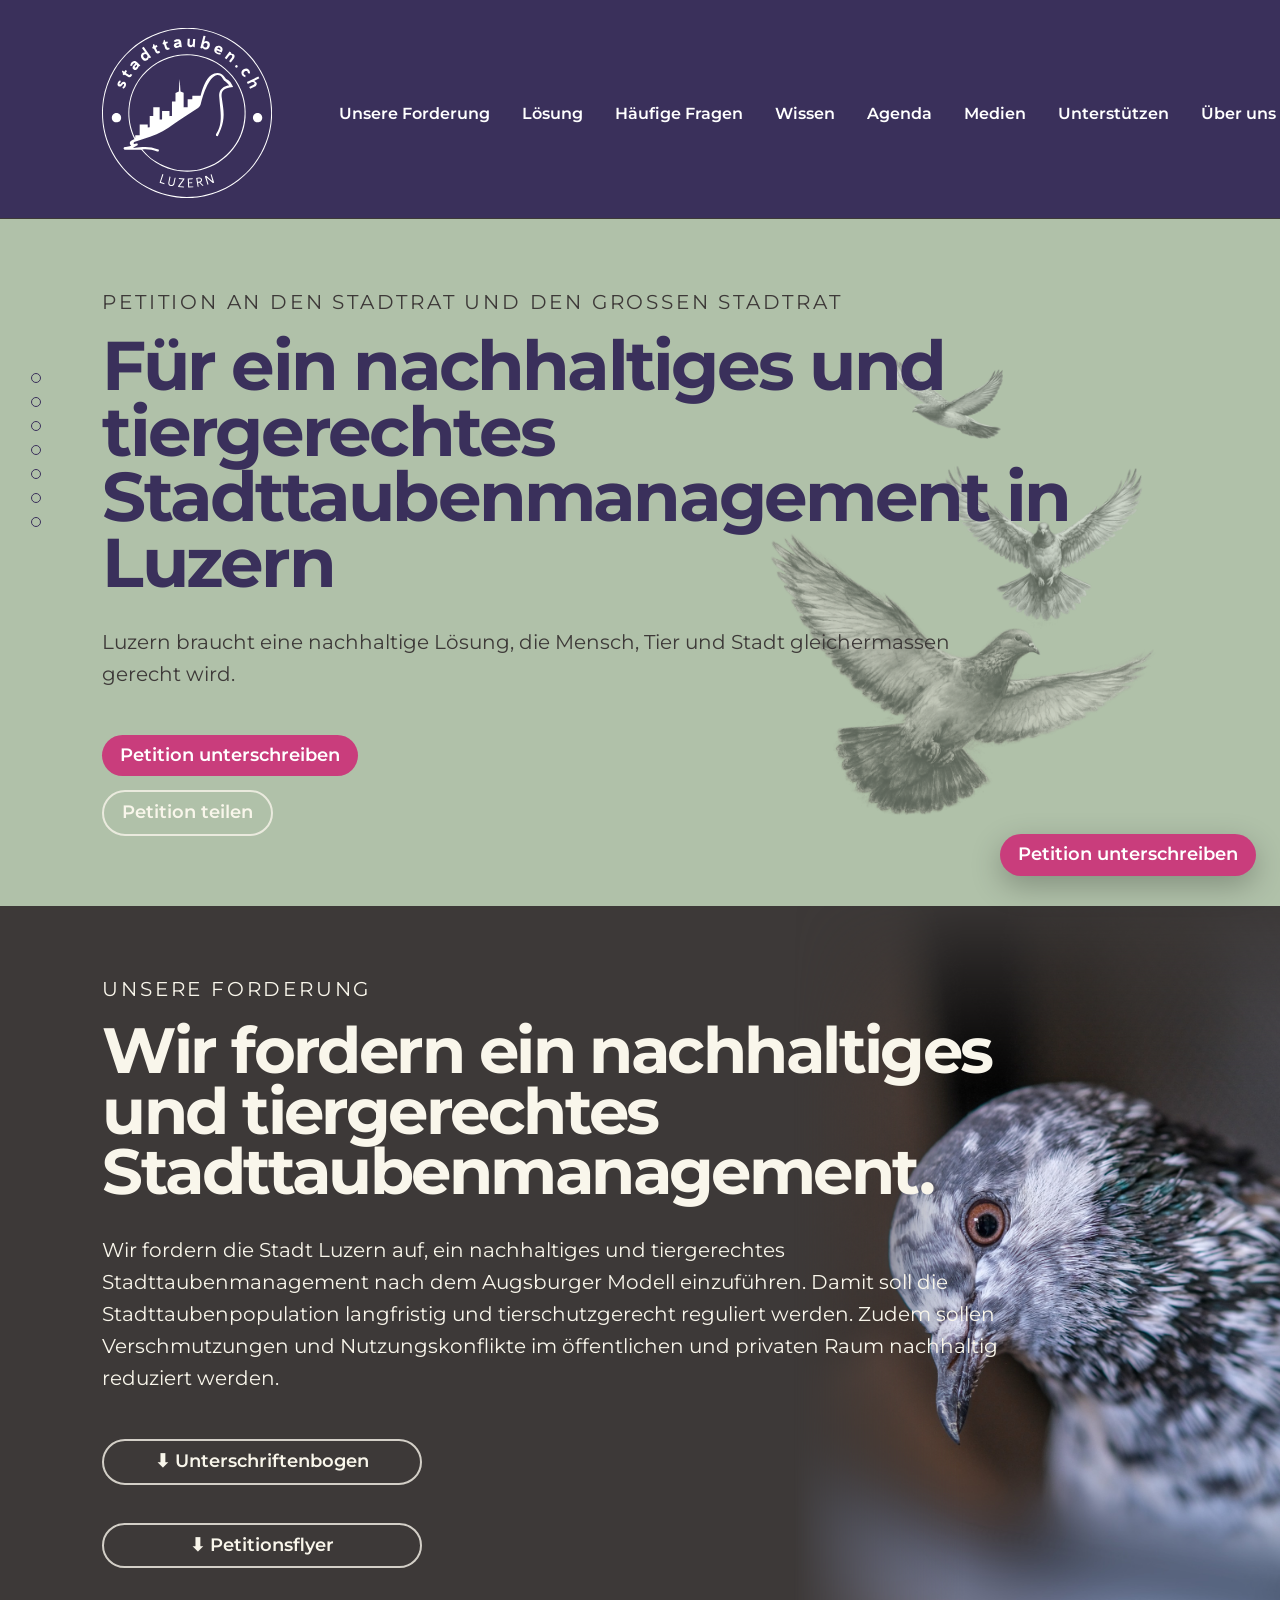
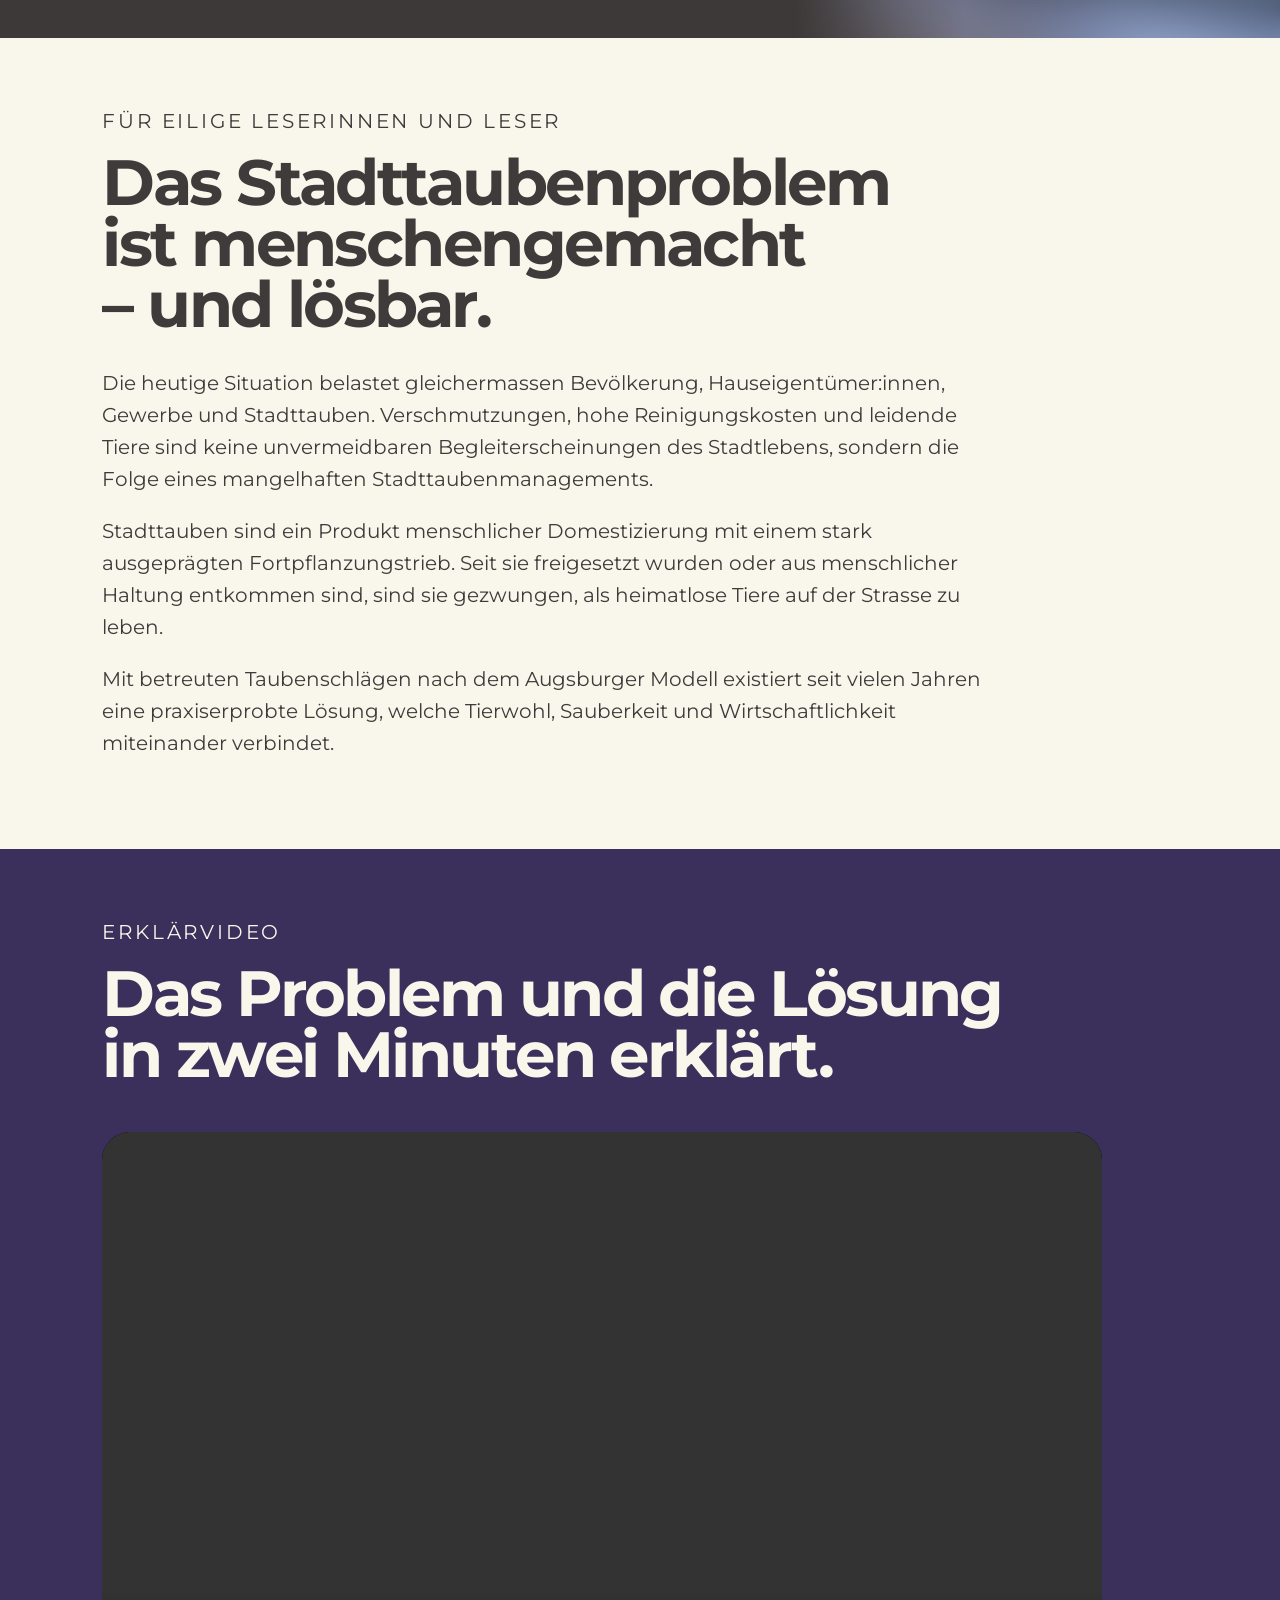
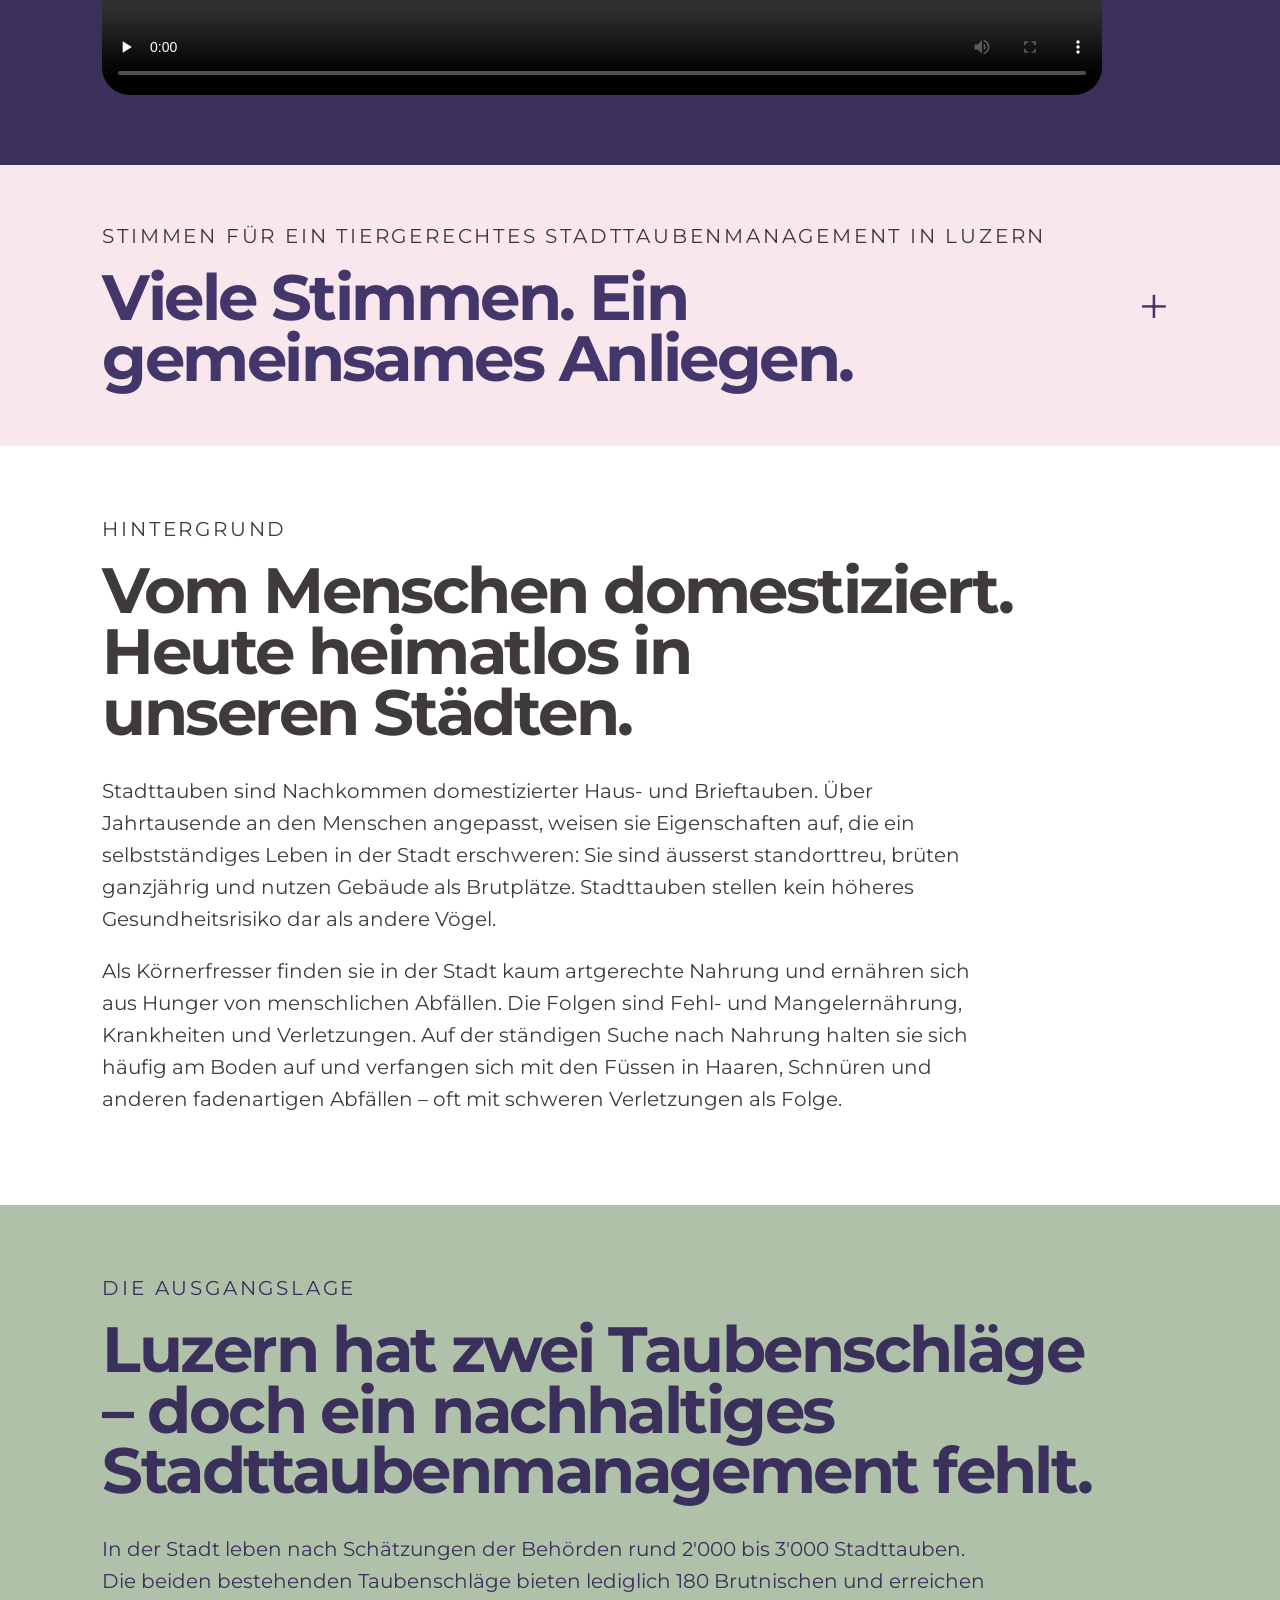
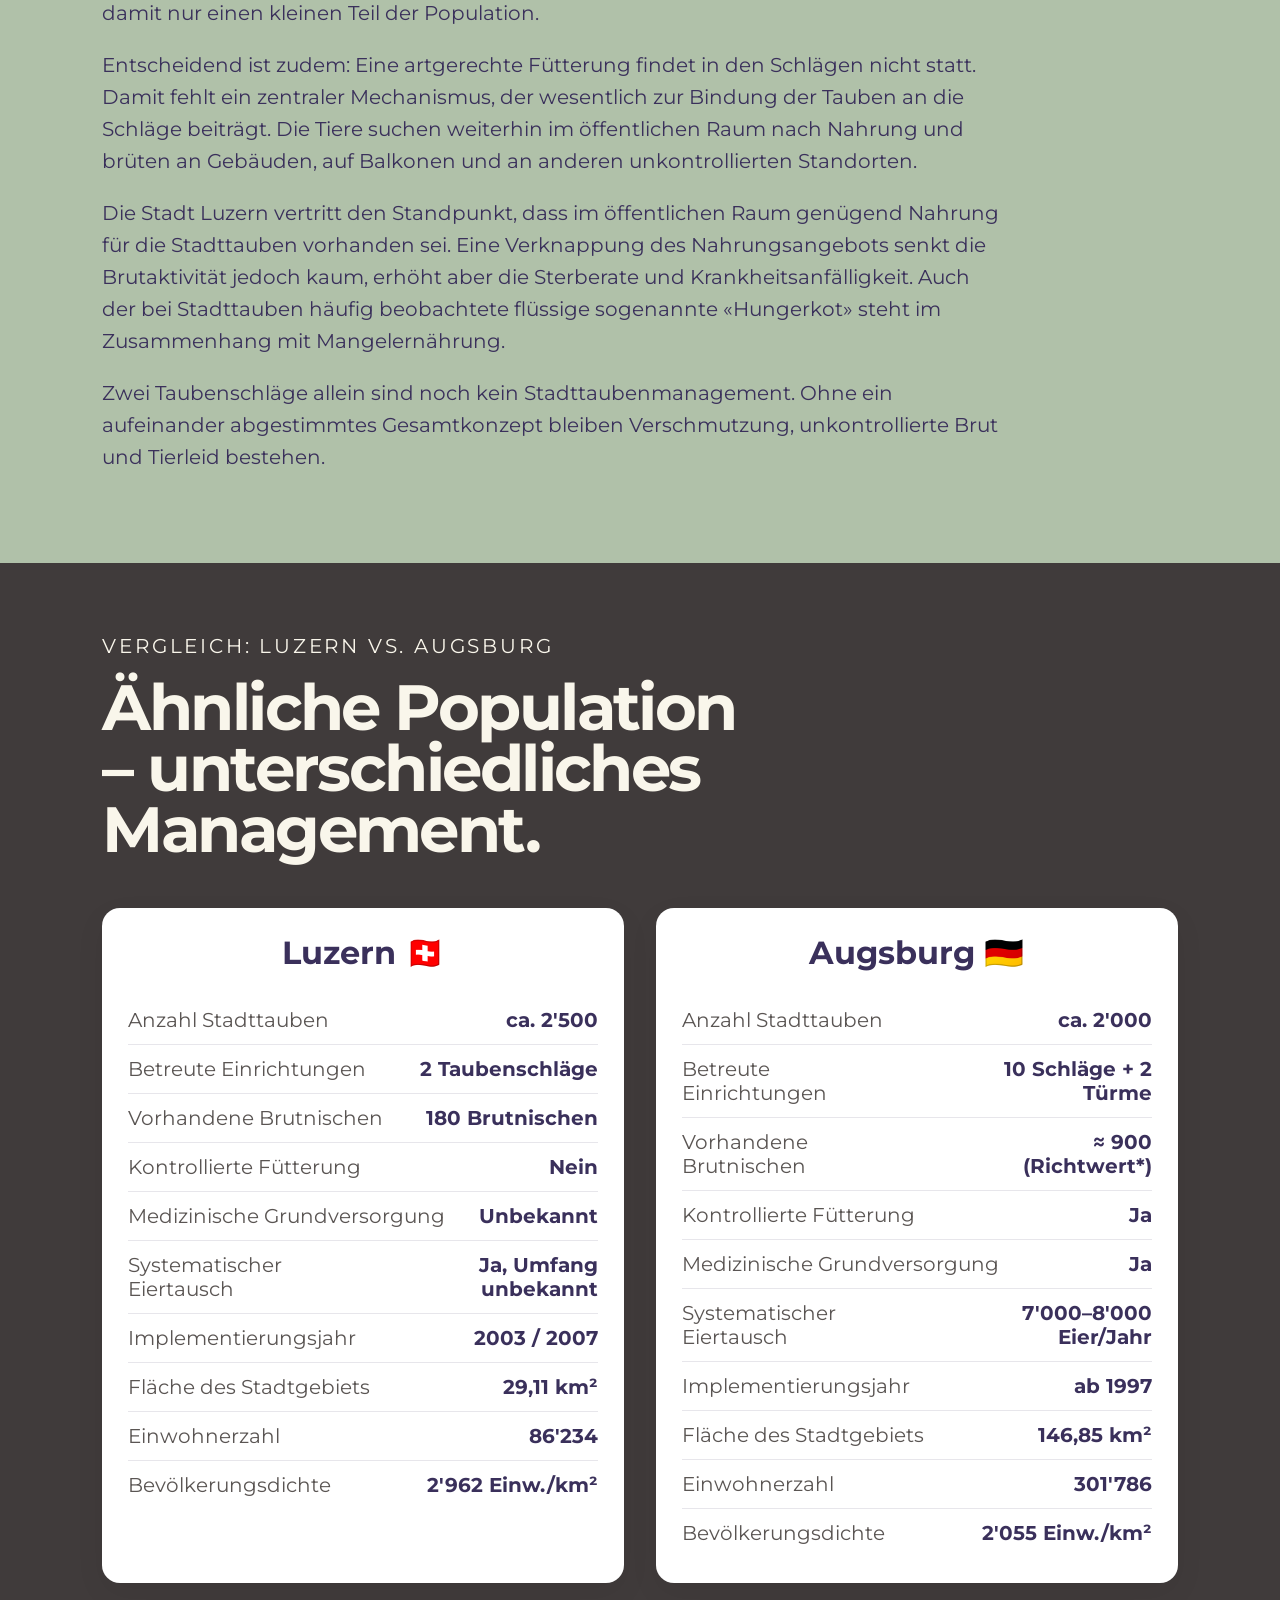
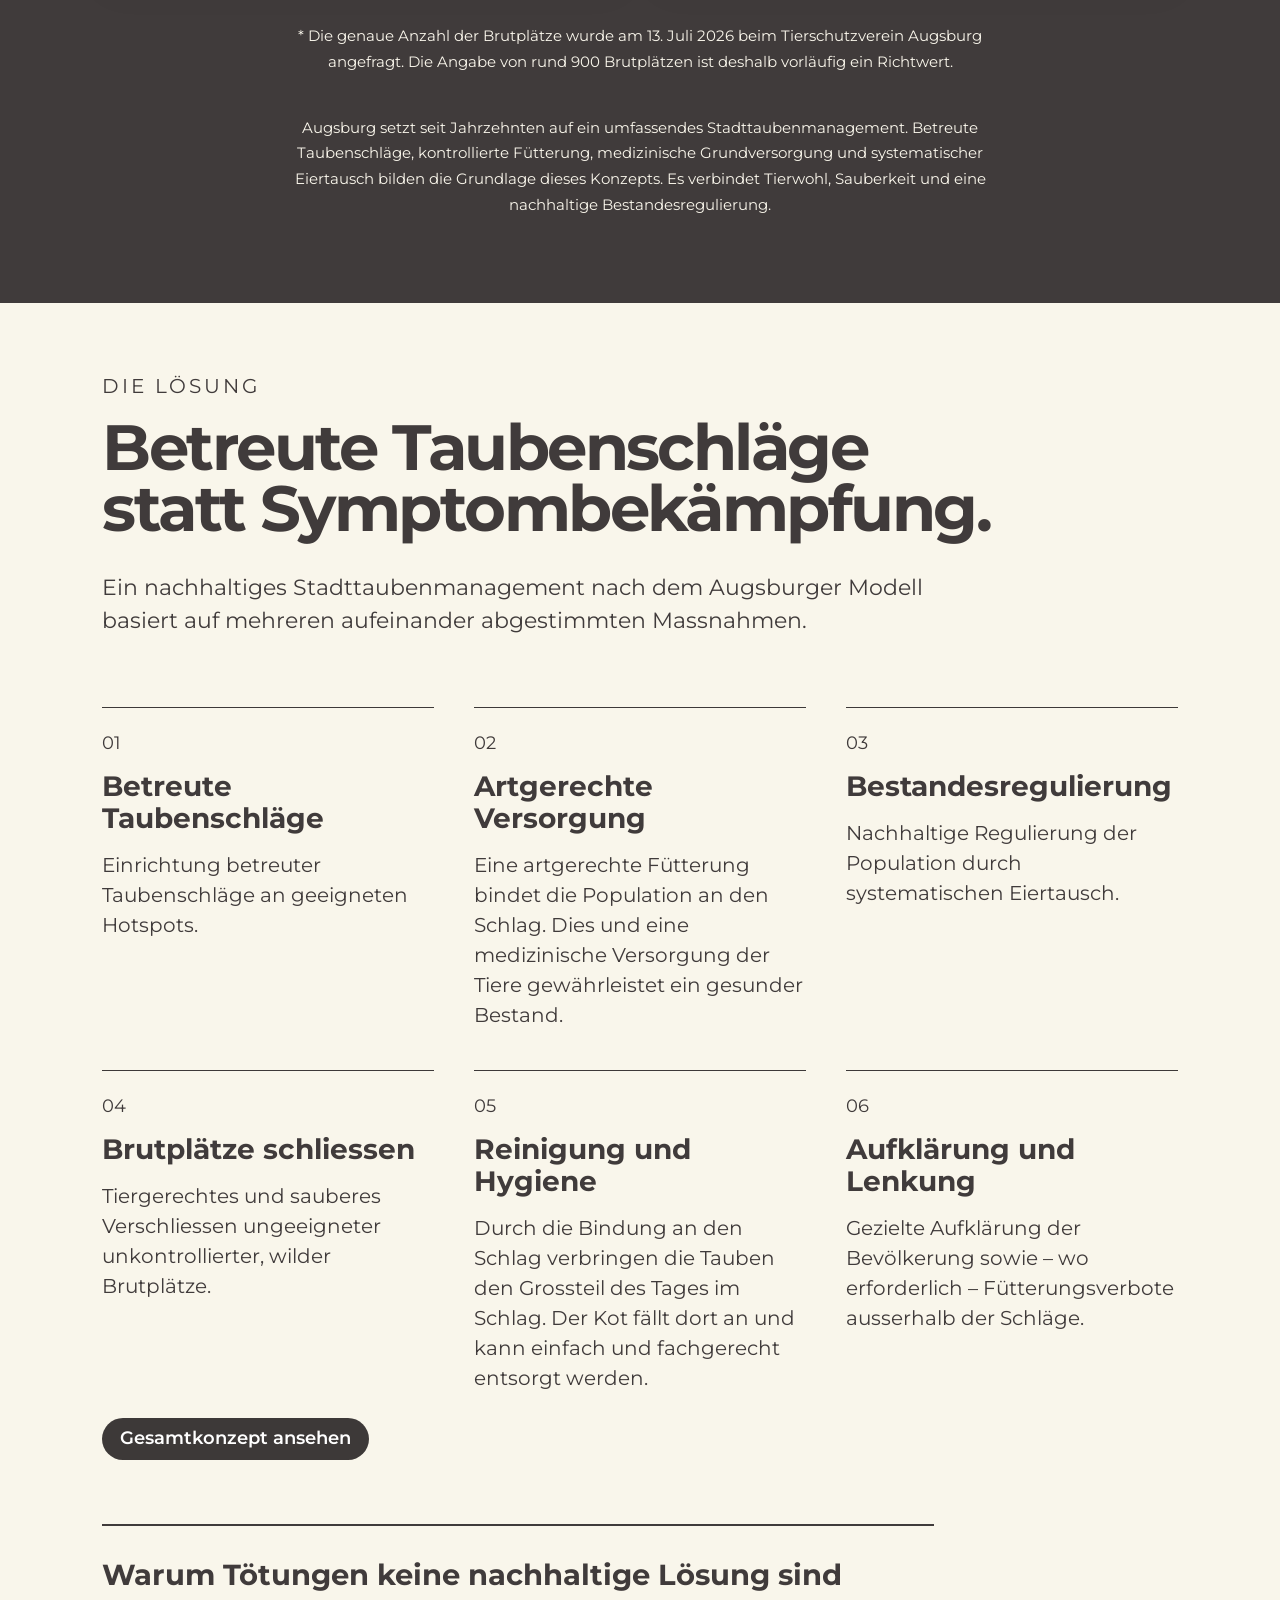
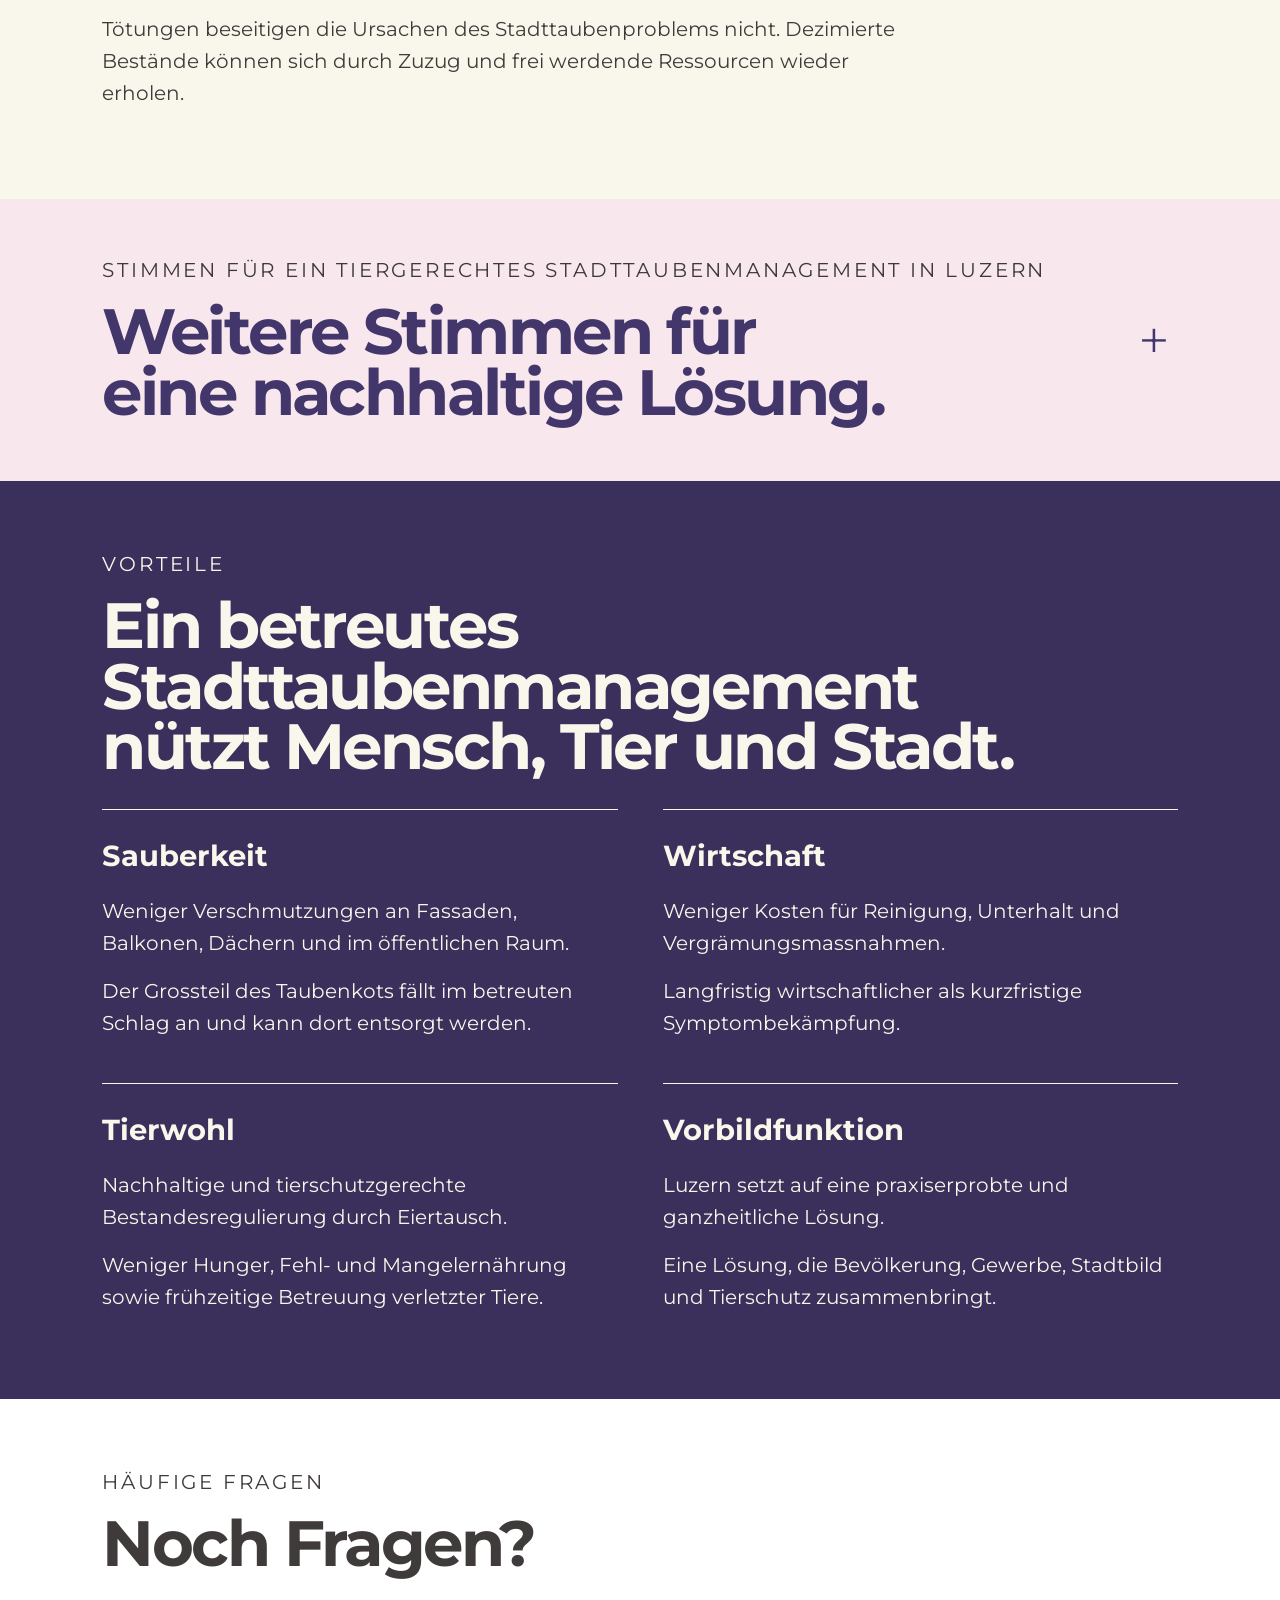
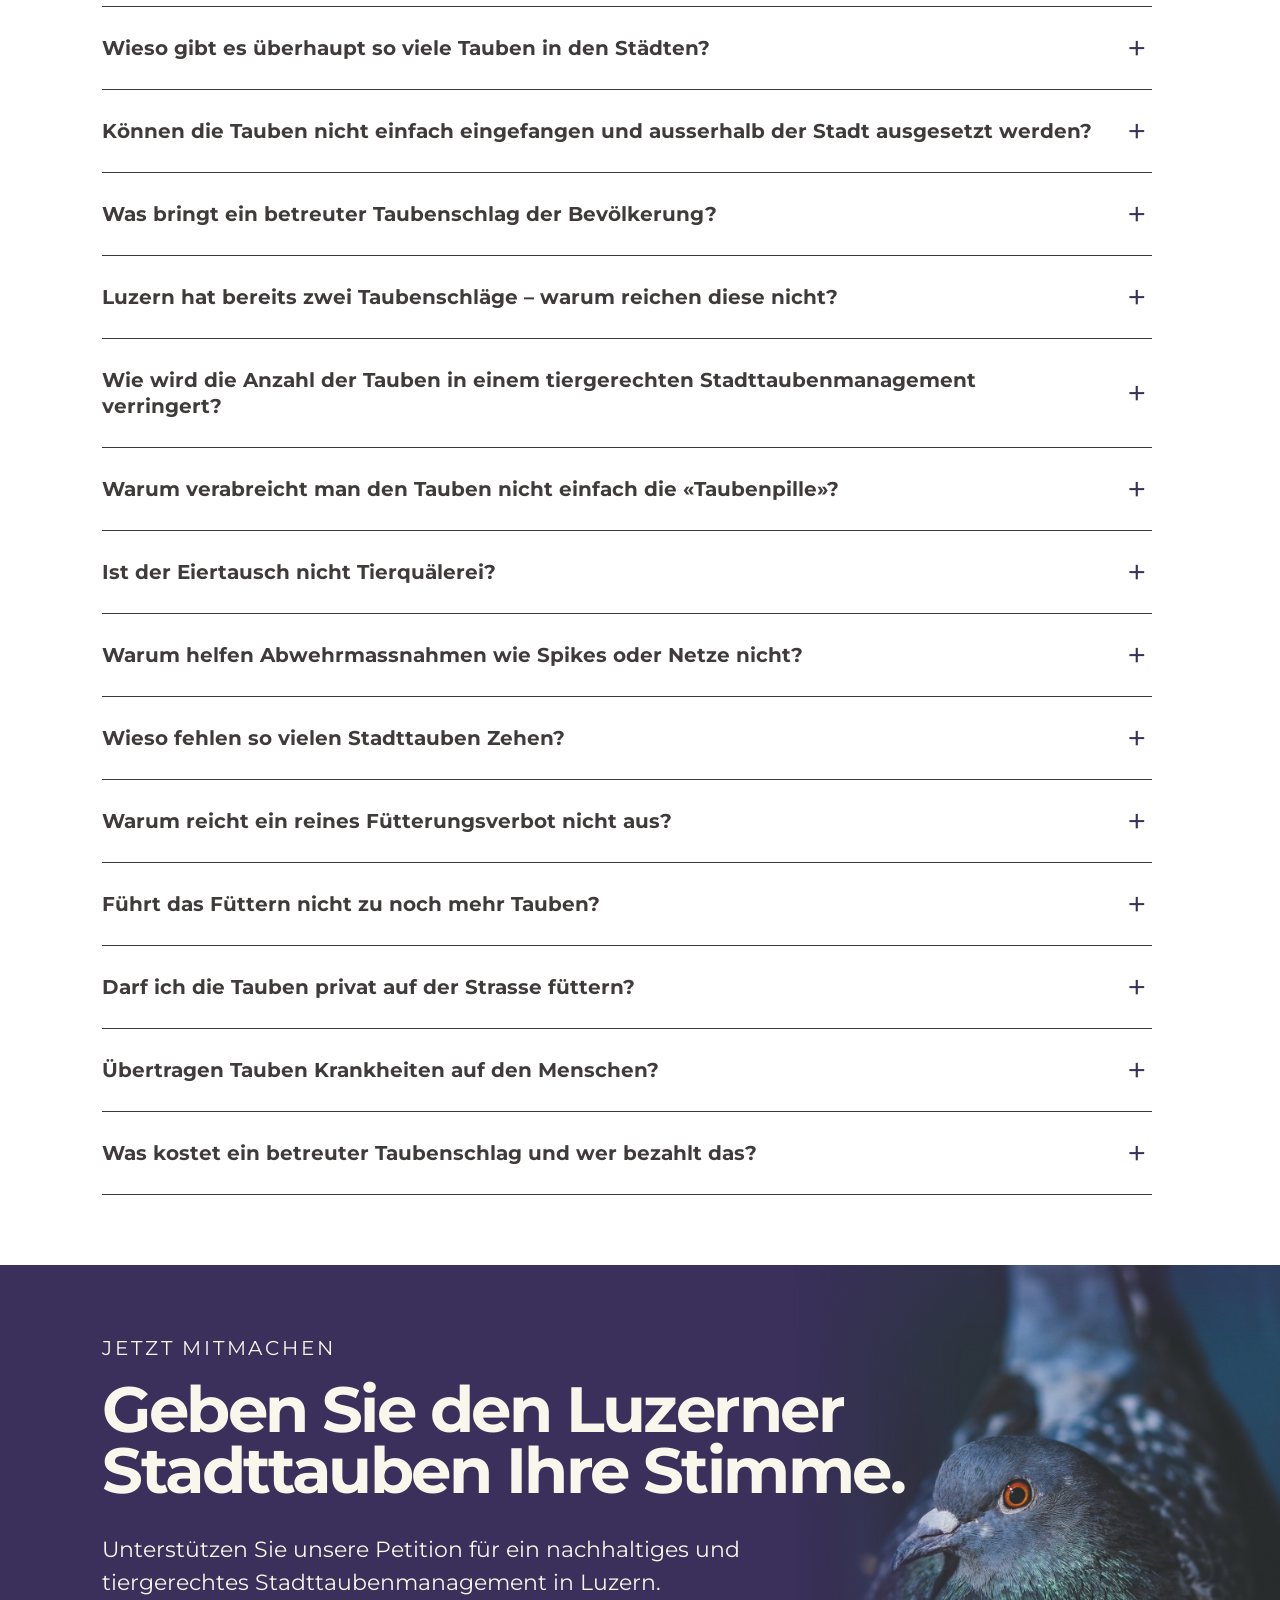
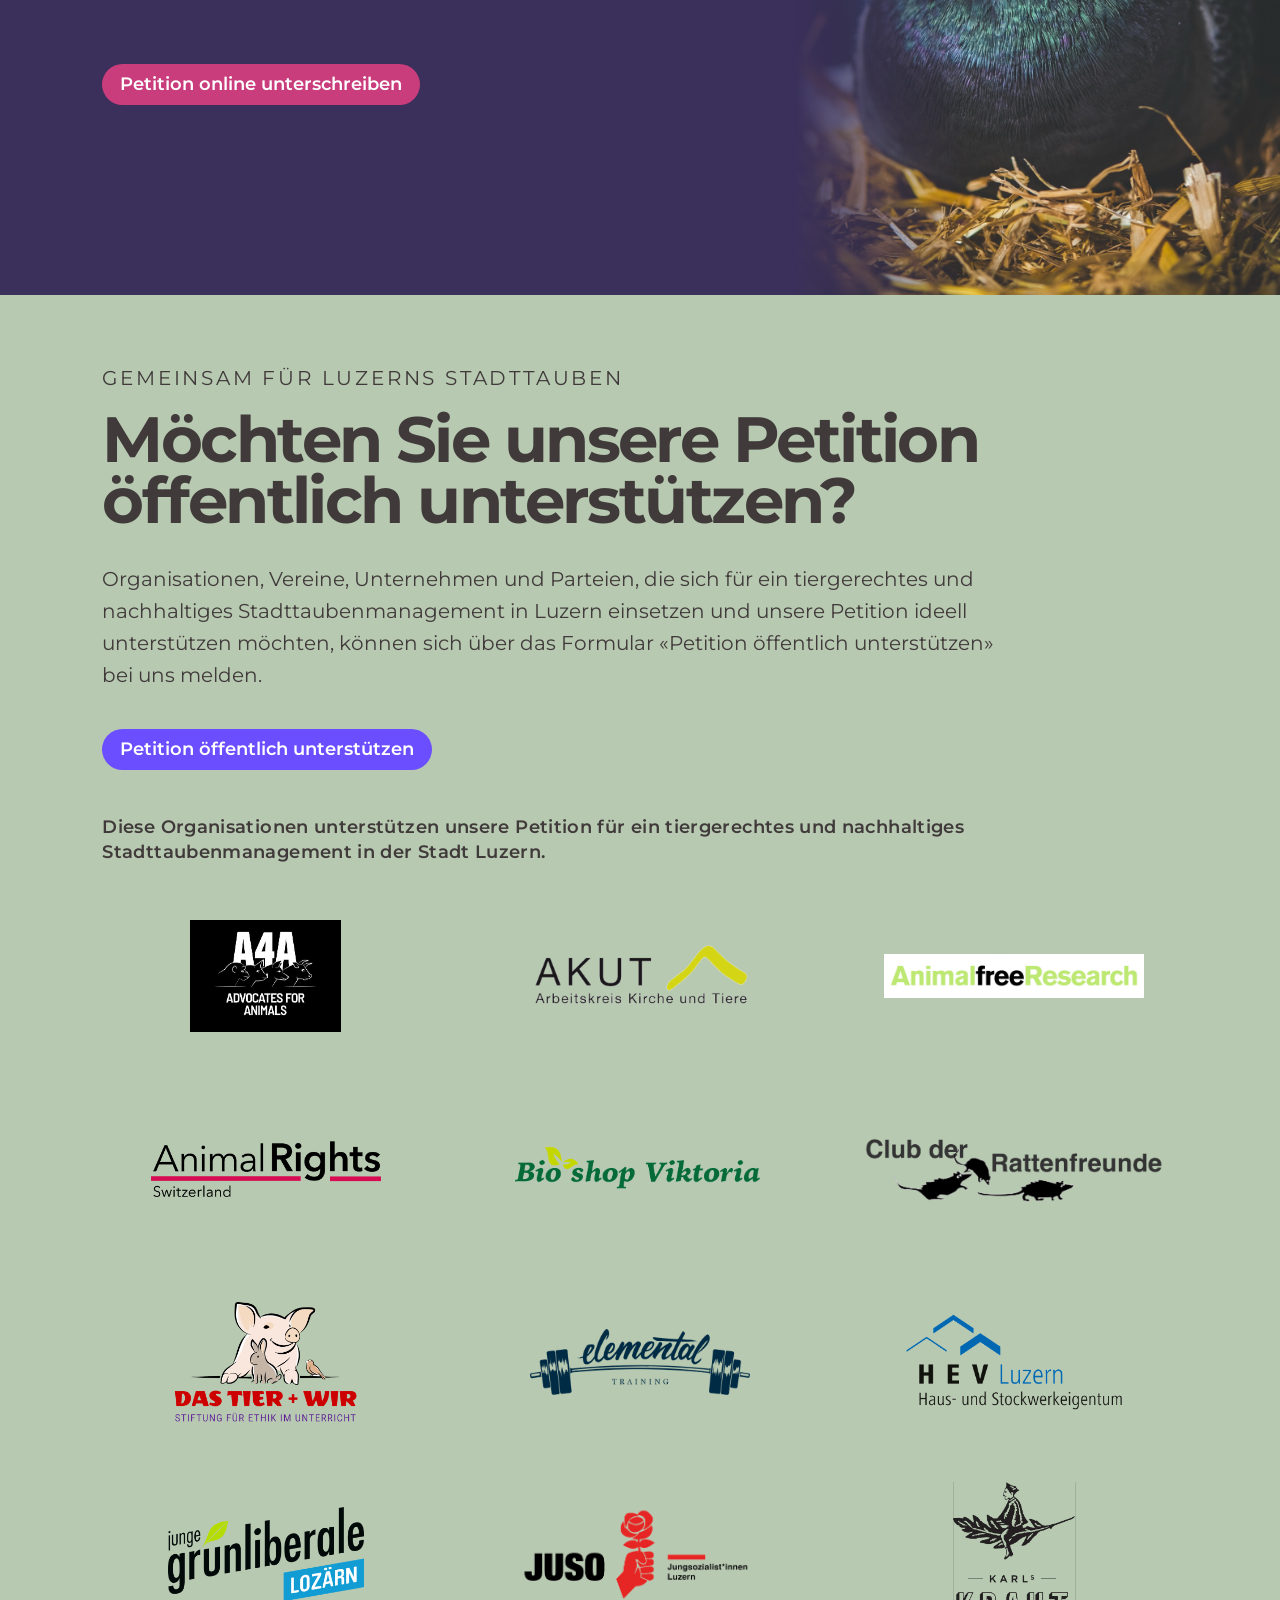
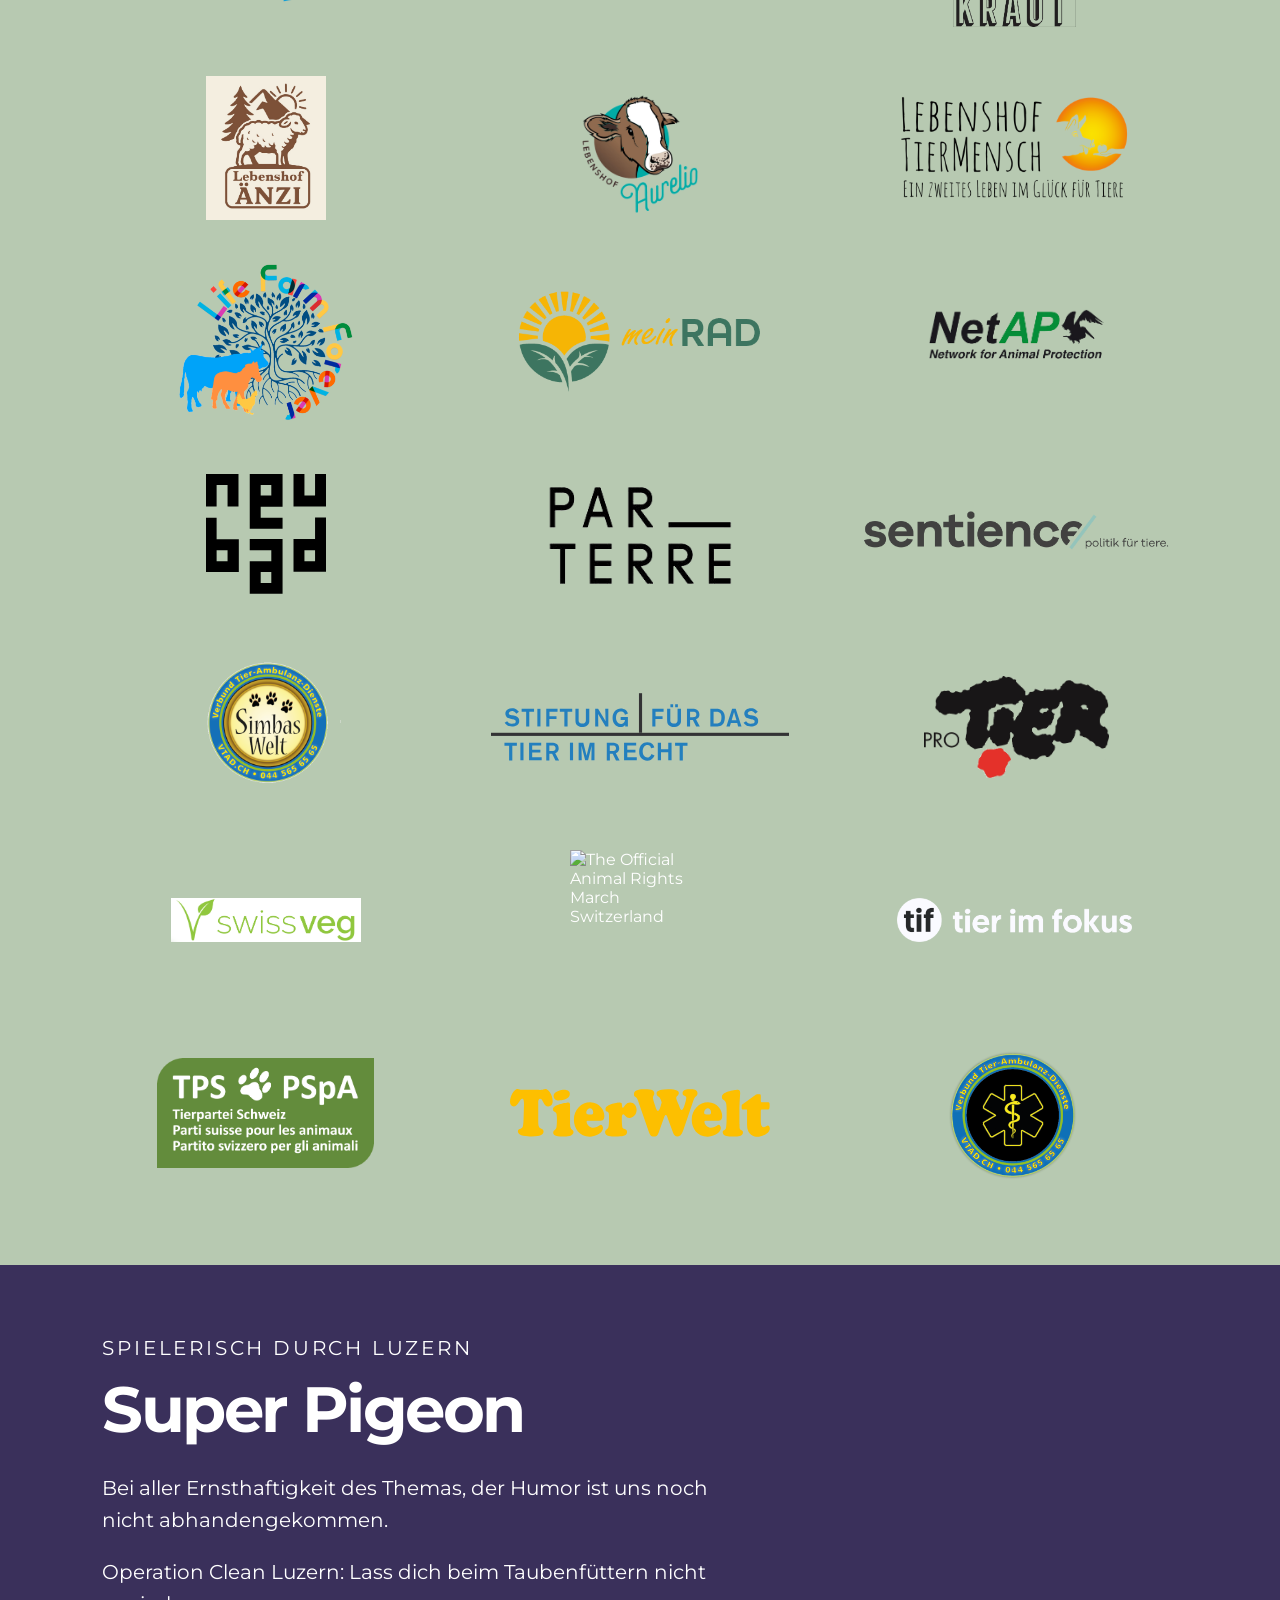
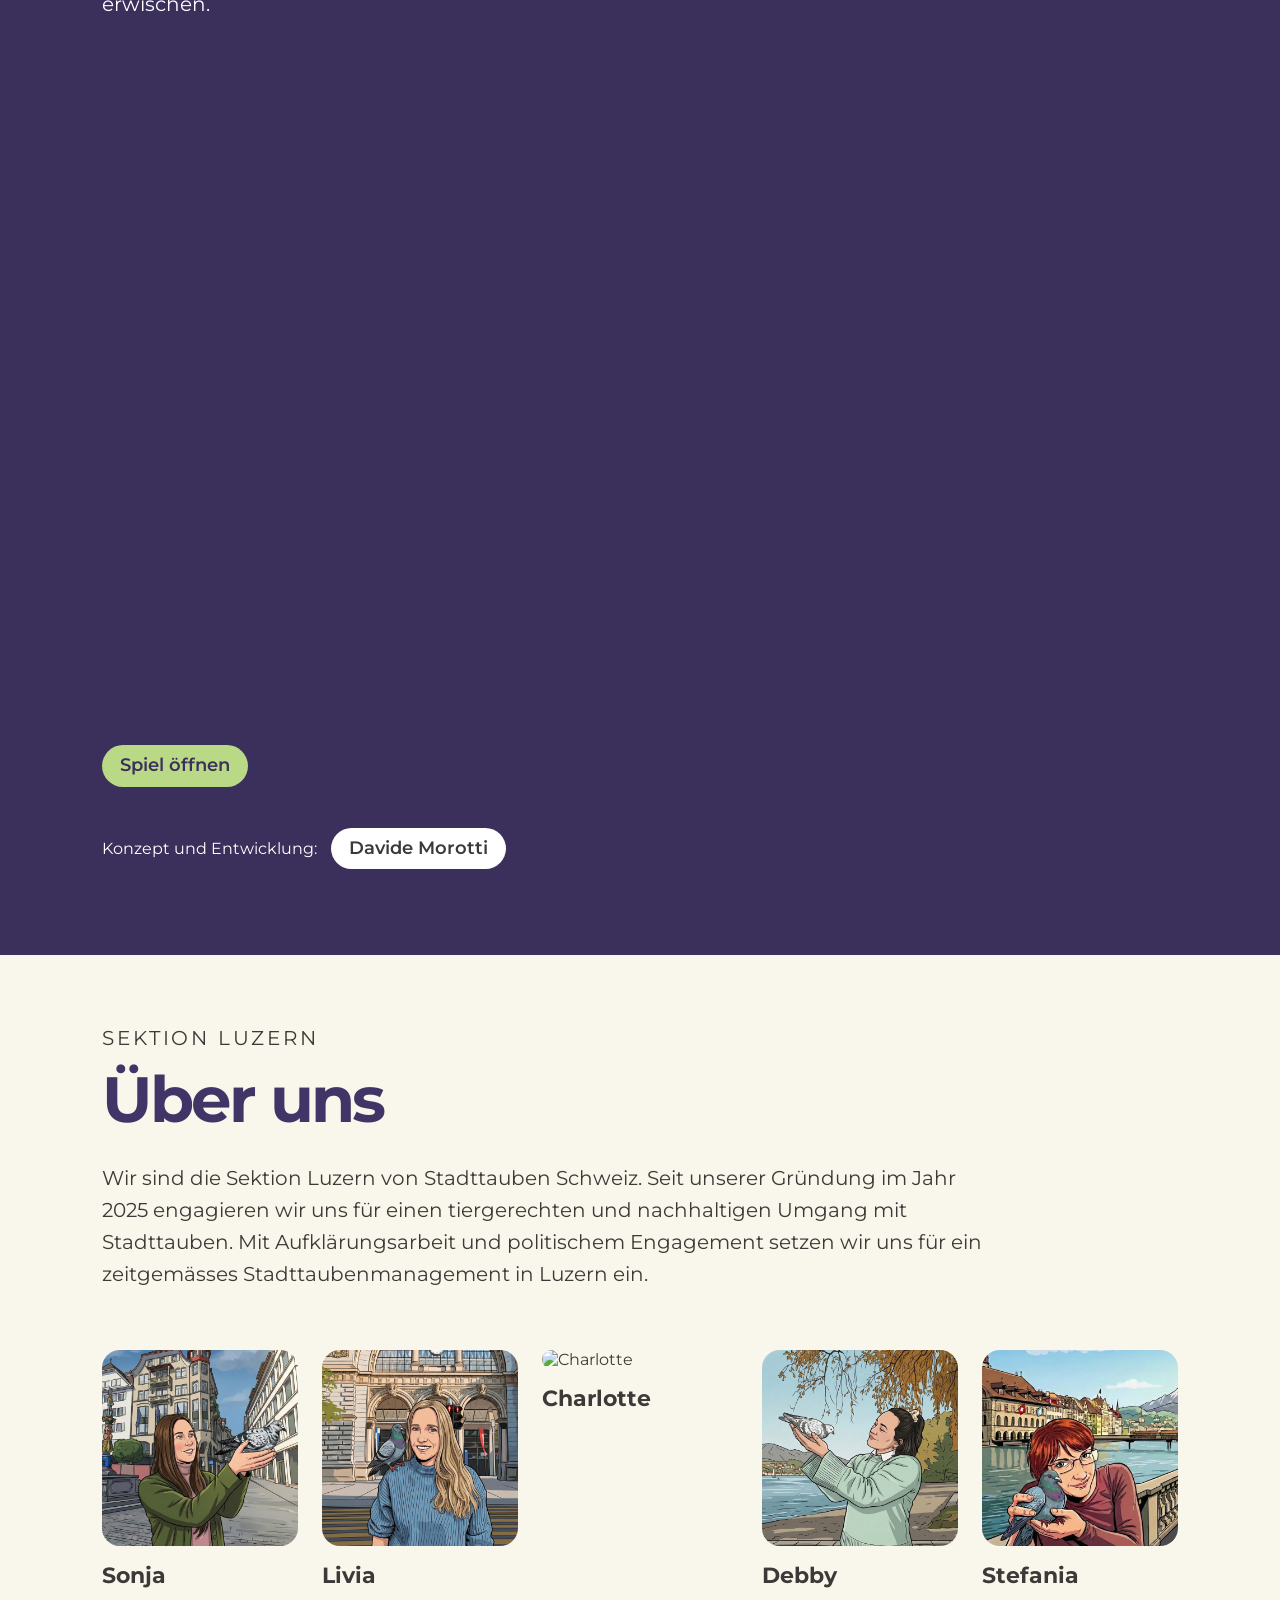
==== index.html @ abf1a01d "Add petition sharing tools" ====
<!DOCTYPE html>
<html lang="de">

<head>
  <meta charset="UTF-8">
  <meta name="viewport" content="width=device-width, initial-scale=1.0">
  <title>Stadttauben Luzern</title>
  <meta name="description" content="Petition für ein nachhaltiges und tiergerechtes Stadttaubenmanagement in Luzern:
    betreute Taubenschläge, kontrollierte Fütterung und Eiertausch.">

  <link rel="stylesheet" href="style.css">
  <link rel="preconnect" href="https://fonts.googleapis.com">
  <link rel="preconnect" href="https://fonts.gstatic.com" crossorigin>
  <link href="https://fonts.googleapis.com/css2?family=Montserrat:ital,wght@0,400;0,500;0,600;0,700;1,400&display=swap"
    rel="stylesheet">
</head>

<body>

  <nav class="section-scroll-nav" aria-label="Seitennavigation">
    <a href="#start" aria-label="Start"></a>
    <a href="#ausgangslage" aria-label="Ausgangslage"></a>
    <a href="#loesung" aria-label="Lösung"></a>
    <a href="#vorteile" aria-label="Vorteile"></a>
    <a href="#faq" aria-label="Häufige Fragen"></a>
    <a href="#unterstuetzen" aria-label="Unterstützen"></a>
    <a href="#ueber-uns" aria-label="Über uns"></a>
  </nav>

  <header>
    <nav class="main-nav">
      <a href="#start" class="logo">
        <img src="Luzern_Sektionslogo.svg" alt="Stadttauben Schweiz – Sektion Luzern">
      </a>

      <div class="main-nav-links">
        <a href="index.html#forderung">Unsere Forderung</a>
        <a href="index.html#loesung">Lösung</a>
        <a href="index.html#faq">Häufige Fragen</a>
        <a href="wissen.html">Wissen</a>
        <a href="agenda.html">Agenda</a>
        <a href="medien.html">Medien</a>
        <a href="index.html#unterstuetzen">Unterstützen</a>
        <a href="index.html#ueber-uns">Über uns</a>
        <a href="english.html" class="language-link" lang="en">English</a>
      </div>
    </nav>
  </header>

  <main>
    <section id="start" class="hero">
      <img src="hero-taube.png" alt="" class="hero-pigeon" fetchpriority="high">
      <img src="hero-taube-2.png" alt="" class="hero-pigeon-background">
      <img src="hero-taube-3.png" alt="" class="hero-pigeon-third">

      <p class="section-label">
        PETITION AN DEN STADTRAT UND DEN GROSSEN STADTRAT
      </p>

      <h1>Für ein nachhaltiges und tiergerechtes Stadttaubenmanagement in Luzern</h1>

      <p>
        Luzern braucht eine nachhaltige Lösung, die Mensch, Tier und Stadt
        gleichermassen gerecht wird.
      </p>

      <a href="#petition-formular" class="button petition-button">
        Petition unterschreiben
      </a>

      <button type="button" class="button petition-form-button share-petition-button" id="share-petition-top">
        Petition teilen
      </button>

      <div id="share-panel" class="share-panel" hidden aria-label="Petition teilen">
                <p class="share-panel-title">Petition teilen</p>

                <div class="share-links">

                  <a href="#" class="share-icon-button" id="share-whatsapp" target="_blank" rel="noopener"
                    aria-label="Petition über WhatsApp teilen" title="WhatsApp">
                    <svg viewBox="0 0 24 24" aria-hidden="true">
                      <path fill="currentColor"
                        d="M12.04 2a9.84 9.84 0 0 0-8.41 14.95L2.05 22l5.18-1.53A9.93 9.93 0 1 0 12.04 2Zm0 17.98a8.09 8.09 0 0 1-4.12-1.13l-.3-.18-3.07.91.92-2.99-.2-.31a8.12 8.12 0 1 1 6.77 3.7Zm4.45-6.08c-.24-.12-1.44-.71-1.66-.79-.22-.08-.38-.12-.54.12-.16.24-.62.79-.76.95-.14.16-.28.18-.52.06-.24-.12-1.03-.38-1.96-1.21-.72-.64-1.21-1.44-1.35-1.68-.14-.24-.02-.37.1-.49.11-.11.24-.28.36-.42.12-.14.16-.24.24-.4.08-.16.04-.3-.02-.42-.06-.12-.54-1.3-.74-1.78-.19-.47-.39-.4-.54-.41h-.46c-.16 0-.42.06-.64.3-.22.24-.84.82-.84 2s.86 2.32.98 2.48c.12.16 1.69 2.58 4.1 3.62.57.25 1.02.39 1.37.5.58.18 1.1.16 1.51.1.46-.07 1.44-.59 1.64-1.16.2-.57.2-1.06.14-1.16-.06-.1-.22-.16-.46-.28Z" />
                    </svg>
                  </a>

                  <a href="#" class="share-icon-button share-icon-letter" id="share-facebook" target="_blank" rel="noopener"
                    aria-label="Petition über Facebook teilen" title="Facebook">
                    <span aria-hidden="true">f</span>
                  </a>

                  <a href="#" class="share-icon-button" id="share-x" target="_blank" rel="noopener"
                    aria-label="Petition über X teilen" title="X">
                    <svg viewBox="0 0 24 24" aria-hidden="true">
                      <path fill="currentColor"
                        d="M18.244 2.25h3.308l-7.227 8.26 8.502 11.24H16.17l-5.214-6.817L4.99 21.75H1.68l7.73-8.835L1.254 2.25H8.08l4.713 6.231zm-1.161 17.52h1.833L7.084 4.126H5.117z" />
                    </svg>
                  </a>

                  <a href="#" class="share-icon-button" id="share-bluesky" target="_blank" rel="noopener"
                    aria-label="Petition über Bluesky teilen" title="Bluesky">
                    <svg viewBox="0 0 600 530" aria-hidden="true">
                      <path fill="currentColor"
                        d="M135.72 44.03C202.216 93.951 273.738 195.17 300 249.49c26.262-54.316 97.784-155.539 164.28-205.46C512.26 8.009 590-19.862 590 68.825c0 17.712-10.155 148.79-16.111 170.07-20.703 73.984-96.144 92.854-163.25 81.433 117.3 19.964 147.14 86.092 82.697 152.22-122.39 125.59-175.91-31.511-189.63-71.766-2.514-7.38-3.69-10.832-3.708-7.896-.017-2.936-1.193.516-3.707 7.896-13.714 40.255-67.233 197.356-189.63 71.766-64.444-66.128-34.605-132.256 82.697-152.22-67.108 11.421-142.55-7.449-163.25-81.433C20.155 217.613 10 86.537 10 68.825 10-19.862 87.742 8.009 135.72 44.03Z" />
                    </svg>
                  </a>

                  <a href="#" class="share-icon-button" id="share-mastodon" target="_blank" rel="noopener"
                    aria-label="Petition über Mastodon teilen" title="Mastodon">
                    <svg viewBox="0 0 24 24" aria-hidden="true">
                      <path fill="currentColor"
                        d="M21.58 13.41c-.31 1.62-2.82 3.4-5.7 3.74-1.5.18-2.98.34-4.56.27-2.59-.12-4.63-.62-4.63-.62 0 .25.02.49.05.72.34 2.56 2.53 2.71 4.61 2.78 2.1.07 3.98-.52 3.98-.52l.09 1.9s-1.47.79-4.1.94c-1.45.08-3.26-.04-5.36-.59-4.55-1.19-5.33-5.98-5.45-10.84-.04-1.44-.01-2.8-.01-3.94 0-4.98 3.26-6.44 3.26-6.44C5.4.06 8.22 0 11.96 0h.09c3.74 0 6.56.06 8.2.81 0 0 3.26 1.46 3.26 6.44 0 0 .04 3.67-.93 6.16ZM18.19 7.6c0-1.23-.31-2.2-.93-2.91-.64-.71-1.47-1.08-2.5-1.08-1.19 0-2.09.46-2.69 1.38L11.5 6l-.57-1.01c-.6-.92-1.5-1.38-2.69-1.38-1.03 0-1.86.37-2.5 1.08-.62.71-.93 1.68-.93 2.91v5.99h2.37V7.78c0-1.22.51-1.84 1.53-1.84 1.13 0 1.7.73 1.7 2.18v3.18h2.18V8.12c0-1.45.57-2.18 1.7-2.18 1.02 0 1.53.62 1.53 1.84v5.81h2.37Z" />
                    </svg>
                  </a>

                  <a href="#" class="share-icon-button" id="share-telegram" target="_blank" rel="noopener"
                    aria-label="Petition über Telegram teilen" title="Telegram">
                    <svg viewBox="0 0 24 24" aria-hidden="true">
                      <path
                        d="M21 4 3.8 10.6c-.9.3-.9.9-.2 1.1l4.4 1.4 1.7 5.2c.2.6.1.8.7.8.5 0 .7-.2 1-.5l2.1-2 4.4 3.2c.8.4 1.4.2 1.6-.8L22 5.4c.3-1-.4-1.5-1-1.4Z"
                        fill="currentColor" />
                      <path d="m9 13 8.8-5.5c.4-.2.8-.1.5.2l-7.3 6.6-.3 3.3Z" fill="#F9F6EB" />
                    </svg>
                  </a>

                  <a href="#" class="share-icon-button" id="share-email" aria-label="Petition per E-Mail teilen"
                    title="E-Mail">
                    <svg viewBox="0 0 24 24" aria-hidden="true">
                      <rect x="3" y="5" width="18" height="14" rx="2" fill="none" stroke="currentColor" stroke-width="1.8" />
                      <path d="m4 7 8 6 8-6" fill="none" stroke="currentColor" stroke-width="1.8" stroke-linecap="round"
                        stroke-linejoin="round" />
                    </svg>
                  </a>

                  <button type="button" class="share-icon-button" id="share-copy" aria-label="Link zur Petition kopieren"
                    title="Link kopieren">
                    <svg viewBox="0 0 24 24" aria-hidden="true">
                      <rect x="8" y="8" width="11" height="11" rx="2" fill="none" stroke="currentColor" stroke-width="1.8" />
                      <path d="M16 8V6a2 2 0 0 0-2-2H6a2 2 0 0 0-2 2v8a2 2 0 0 0 2 2h2" fill="none" stroke="currentColor"
                        stroke-width="1.8" />
                    </svg>
                  </button>

                </div>

                <div class="share-qr">
                  <p>Oder mit dem Smartphone öffnen:</p>

                  <img src="qr-petition.svg" alt="QR-Code zur Petition auf www.stadttauben-luzern.ch" width="180" height="180"
                    loading="lazy">
                </div>

                <span id="share-status" class="share-status" aria-live="polite"></span>
              </div>
    </section>


    <section id="forderung">
      <img loading="lazy" src="20250609_Stadttauben_Schweiz_4.jpg" alt=""
        class="section-pigeon section-pigeon-forderung" width="1199" height="2000">
      <p class="section-label">UNSERE FORDERUNG</p>

      <h2>Wir fordern ein nachhaltiges und tiergerechtes Stadttaubenmanagement.</h2>

      <p>
        Wir fordern die Stadt Luzern auf, ein nachhaltiges und tiergerechtes
        Stadttaubenmanagement nach dem Augsburger Modell einzuführen. Damit soll die
        Stadttaubenpopulation langfristig und tierschutzgerecht reguliert werden.
        Zudem sollen Verschmutzungen und Nutzungskonflikte im öffentlichen
        und privaten Raum nachhaltig reduziert werden.
      </p>

      <div class="petition-buttons">

        <a href="Petitionsbogen_Stadttauben_Luzern.pdf" class="button petition-form-button" target="_blank"
          rel="noopener">
          ⬇ Unterschriftenbogen
        </a>

        <a href="Petitionsflyer_A6.pdf" class="button petition-form-button" target="_blank" rel="noopener">
          ⬇ Petitionsflyer
        </a>

      </div>

    </section>

    <section id="kurzfassung">
      <div class="content-column">
        <p class="section-label">FÜR EILIGE LESERINNEN UND LESER</p>

        <h2>Das Stadttaubenproblem ist menschengemacht – und lösbar.</h2>

        <p>
          Die heutige Situation belastet gleichermassen Bevölkerung, Hauseigentümer:innen,
          Gewerbe und Stadttauben. Verschmutzungen, hohe Reinigungskosten und leidende Tiere
          sind keine unvermeidbaren Begleiterscheinungen des Stadtlebens, sondern die Folge
          eines mangelhaften Stadttaubenmanagements.
        </p>

        <p>
          Stadttauben sind ein Produkt menschlicher Domestizierung mit einem stark
          ausgeprägten Fortpflanzungstrieb. Seit sie freigesetzt wurden oder aus menschlicher Haltung entkommen sind,
          sind sie gezwungen, als heimatlose Tiere auf der Strasse zu leben.
        </p>

        <p>
          Mit betreuten Taubenschlägen nach dem Augsburger Modell existiert seit vielen
          Jahren eine praxiserprobte Lösung, welche Tierwohl,
          Sauberkeit und Wirtschaftlichkeit miteinander verbindet.
        </p>
      </div>
    </section>

    <section id="video" class="video-section">
      <p class="section-label">ERKLÄRVIDEO</p>

      <h2>Das Problem und die Lösung in zwei Minuten erklärt.</h2>

      <div class="video-wrap">
        <video class="erklaervideo" controls playsinline preload="none">

          <source src="erklaervideo-entwurf.mp4" type="video/mp4">

          Ihr Browser unterstützt die Wiedergabe dieses Videos nicht.
        </video>
      </div>

    </section>


    <section id="stimmen-1" class="voices-section voices-section--compact">
      <details class="voices-accordion">
        <summary>
          <span class="voices-summary-text">
            <span class="section-label">STIMMEN FÜR EIN TIERGERECHTES STADTTAUBENMANAGEMENT IN LUZERN</span>
            <span class="voices-summary-title">Viele Stimmen. Ein gemeinsames Anliegen.</span>
          </span>
        </summary>

        <div class="voices-accordion-content">
          <div class="voices-grid">

            <article class="voice-card">

              <span class="quote-mark quote-mark-open">«</span>


              <blockquote>
                Stadttauben gehören seit Generationen zu unseren Städten – und
                damit auch zu unserer Verantwortung. Luzern kann mit einem
                modernen, tiergerechten Stadttaubenmanagement nach dem
                Augsburger Modell eine Vorreiterrolle einnehmen und zeigen, wie
                ein respektvolles und nachhaltiges Zusammenleben von Mensch und
                Tier gelingen kann.
              </blockquote>

              <div class="voice-person">
                <p class="voice-name">
                  <a href="https://www.protier.ch/ueber-uns/team" target="_blank" rel="noopener noreferrer">
                    Julia Brosi
                  </a>
                </p>

                <p class="voice-role">
                  Projektleiterin Kampagnen und Tierschutz bei Stiftung ProTier
                </p>
              </div>
            </article>

            <article class="voice-card">

              <span class="quote-mark quote-mark-open">«</span>


              <blockquote>
                Stadttauben sind verwilderte Haustiere. Sie hungern zu lassen,
                verursacht enormes Leid und ist schlicht grausam. Wir Menschen
                sind in der Verantwortung – auch in Luzern, ein modernes und
                erwiesenermassen wirksames Management zu betreiben: betreute
                Taubenhäuser und Eiertausch bspw.
              </blockquote>

              <div class="voice-person">
                <p class="voice-name">
                  <a href="https://dertierarzt.store/" target="_blank" rel="noopener noreferrer">
                    Dr. med. vet. Karim Montasser
                  </a>
                </p>

                <p class="voice-role">
                  Tierarzt · YouTuber · Autor
                </p>
              </div>
            </article>

            <article class="voice-card">

              <span class="quote-mark quote-mark-open">«</span>

              <blockquote>
                Im Umgang mit Stadttauben braucht es auch in Luzern ein Umdenken –
                hin zu langfristigen, fundierten und tierschutzkonformen Konzepten.
                Professionell geführte Taubenschläge mit Eiertausch und
                Fütterungsmanagement sind dabei zentral.
              </blockquote>

              <div class="voice-person">
                <p class="voice-name">
                  <a href="https://www.tierimrecht.org/de/" target="_blank" rel="noopener noreferrer">
                    Sibel Konyo
                  </a>
                </p>

                <p class="voice-role">
                  MLaw · Rechtswissenschaftliche Mitarbeiterin<br>
                  Stiftung für das Tier im Recht (TIR)
                </p>
              </div>
            </article>

            <article class="voice-card">

              <span class="quote-mark quote-mark-open">«</span>

              <blockquote>
                Als Architekt und Denkmalpfleger weiss ich um die Herausforderungen,
                die Taubenkot an unseren historischen Fassaden verursacht.
                Das Augsburger Modell mit betreuten Schlägen ist eine nachhaltige Lösung für Luzern:
                Es respektiert das Tierwohl und
                schützt unsere wertvollen Kulturgüter effizient vor Verschmutzung.
              </blockquote>

              <div class="voice-person">
                <p class="voice-name">
                  <a href="https://www.geroldkunz.ch/" target="_blank" rel="noopener noreferrer">
                    Gerold Kunz
                  </a>
                </p>

                <p class="voice-role">
                  Architekt ETH SIA BSA · Denkmalpfleger
                </p>
              </div>
            </article>

            <article class="voice-card">

              <span class="quote-mark quote-mark-open">«</span>

              <blockquote>
                Als Politikerin der Jungen Grünen und Einwohnerrätin in Horw setze ich mich konsequent
                für Tierwohl auf der ganzen Welt ein. Deshalb unterstütze ich das Stadttaubenkonzept,
                welches artgerechteres Leben für die Tauben und mehr Sauberkeit für die Menschen ermöglicht.
              </blockquote>

              <div class="voice-person">
                <p class="voice-name">
                  <a href="https://jungegruene.ch/lu/parlamentarierinnen" target="_blank" rel="noopener noreferrer">
                    Maline Zimmermann
                  </a>
                </p>

                <p class="voice-role">
                  Einwohnerrätin Junge L20 Horw und Mitglied der Jungen Grünen Kanton Luzern
                </p>
              </div>
            </article>


            <article class="voice-card">

              <span class="quote-mark quote-mark-open">«</span>

              <blockquote>
                Als Raumentwickler sehe ich die Stadt als Lebensraum für alle.
                Ein artgerechter Umgang mit Stadttauben ist für mich Ausdruck
                einer modernen Stadtentwicklung.
              </blockquote>

              <div class="voice-person">
                <p class="voice-name">
                  <a href="https://ch.linkedin.com/in/luethi-piet-133061121" target="_blank" rel="noopener noreferrer">
                    Piet Luethi
                  </a>
                </p>

                <p class="voice-role">
                  Geschäftsführer · Planteam S AG · Luzern
                </p>
              </div>

            </article>

            <article class="voice-card">

              <span class="quote-mark quote-mark-open">«</span>

              <blockquote>
                Als Umweltingenieur und gebürtiger Luzerner liegt mir nicht nur
                unsere Stadt am Herzen, sondern auch die Tiere, die mit uns in ihr
                leben. Betreute Taubenschläge nach dem Augsburger Modell sind für
                mich die einzig vernünftige Lösung. Sie senken langfristig die
                Reinigungskosten, schützen unsere Infrastruktur und verhindern
                unnötiges Tierleid. Genau so stelle ich mir eine nachhaltige
                Stadtentwicklung vor – verantwortungsvoll gegenüber Mensch, Tier
                und Umwelt.
              </blockquote>

              <div class="voice-person">
                <p class="voice-name">
                  <a href="https://www.umplanung.ch/info-umplanung" target="_blank" rel="noopener noreferrer">
                    Severin Erb
                  </a>
                </p>

                <p class="voice-role">
                  Fachspezialist Umwelt beim Kanton Luzern
                </p>
              </div>
            </article>

            <article class="voice-card">

              <span class="quote-mark quote-mark-open">«</span>

              <blockquote>
                Mit meinem Spiel mache ich mit Humor auf ein Problem aufmerksam. Denn es gibt immer einen klügeren Weg
                als
                die reine Symptombekämpfung. Betreute Taubenschläge und systematischer Eiertausch sind keine Utopie,
                sondern praxiserprobte Konzepte, die Tierwohl und städtische Sauberkeit wirtschaftlich verbinden. Ich
                unterstütze diese Petition, weil Luzern jetzt die Chance hat, mit gutem Vorbild voranzugehen.
              </blockquote>

              <div class="voice-person">
                <p class="voice-name">
                  <a href="https://davidemorotti.com/" target="_blank" rel="noopener noreferrer">
                    Davide Morotti
                  </a>
                </p>

                <p class="voice-role">
                  Tech Consultant · Software Engineer · Entwickler von <em>Super Pigeon</em>
                </p>
              </div>
            </article>

            <article class="voice-card">

              <span class="quote-mark quote-mark-open">«</span>

              <blockquote>
                Ich bin Krienser Bürger, habe aber viele Jahrzehnte meines Lebens in der Stadt Luzern verbracht.
                Als Musiker und kulturschaffender Komponist war das typische Gurren der Tauben immer Musik in meinen
                Ohren!
                Ich möchte die sympathischen und traditionsreichen Vögel in unserer Leuchtenstadt nicht länger leiden
                sehen.
                Ich unterstütze ein Modell für die Erhaltung dieser Tiere, so, wie es bereits in Augsburg erfolgreich
                praktiziert wurde.
              </blockquote>


              <div class="voice-person">
                <p class="voice-name">
                  <a href="https://www.heinzaffolter.com/index.php/bio" target="_blank" rel="noopener noreferrer">
                    Heinz Affolter
                  </a>
                </p>

                <p class="voice-role">
                  Musiker, Komponist und ehemaliger Dozent für Gitarre an der HSLU
                </p>
              </div>
            </article>

          </div>
        </div>
      </details>
    </section>

    <section id="domestikation">
      <p class="section-label">HINTERGRUND</p>

      <h2>Vom Menschen domestiziert. Heute heimatlos in unseren Städten.</h2>

      <p>
        Stadttauben sind Nachkommen domestizierter Haus- und Brieftauben.
        Über Jahrtausende an den Menschen angepasst, weisen sie Eigenschaften auf,
        die ein selbstständiges Leben in der Stadt erschweren: Sie sind äusserst
        standorttreu, brüten ganzjährig und nutzen Gebäude als Brutplätze.
        Stadttauben stellen kein höheres Gesundheitsrisiko dar als andere Vögel.
      </p>

      <p>
        Als Körnerfresser finden sie in der Stadt kaum artgerechte Nahrung und
        ernähren sich aus Hunger von menschlichen Abfällen. Die Folgen sind Fehl-
        und Mangelernährung, Krankheiten und Verletzungen. Auf der ständigen Suche nach
        Nahrung halten sie sich häufig am Boden auf und verfangen sich mit den Füssen
        in Haaren, Schnüren und anderen fadenartigen Abfällen – oft mit schweren Verletzungen als Folge.
      </p>

    </section>

    <section id="ausgangslage">
      <p class="section-label">DIE AUSGANGSLAGE</p>

      <h2>Luzern hat zwei Taubenschläge – doch ein nachhaltiges Stadttaubenmanagement fehlt.</h2>

      <p>
        In der Stadt leben nach Schätzungen der Behörden rund 2'000 bis 3'000
        Stadttauben. Die beiden bestehenden Taubenschläge bieten lediglich
        180 Brutnischen und erreichen damit nur einen
        kleinen Teil der Population.
      </p>

      <p>
        Entscheidend ist zudem: Eine artgerechte Fütterung findet in den Schlägen
        nicht statt. Damit fehlt ein zentraler Mechanismus, der wesentlich zur Bindung der Tauben an die Schläge
        beiträgt.
        Die Tiere suchen weiterhin im öffentlichen Raum nach Nahrung und brüten an Gebäuden, auf Balkonen und an anderen
        unkontrollierten Standorten.
      </p>

      <p>
        Die Stadt Luzern vertritt den Standpunkt, dass im öffentlichen Raum genügend
        Nahrung für die Stadttauben vorhanden sei. Eine Verknappung des
        Nahrungsangebots senkt die Brutaktivität jedoch kaum, erhöht aber
        die Sterberate und Krankheitsanfälligkeit. Auch der bei Stadttauben häufig beobachtete
        flüssige sogenannte «Hungerkot» steht im Zusammenhang mit Mangelernährung.
      </p>

      <p>
        Zwei Taubenschläge allein sind noch kein Stadttaubenmanagement. Ohne ein
        aufeinander abgestimmtes Gesamtkonzept bleiben Verschmutzung, unkontrollierte
        Brut und Tierleid bestehen.
      </p>

    </section>

    <section id="kennzahlen" class="kennzahlen-section">
      <p class="section-label">VERGLEICH: LUZERN vs. AUGSBURG</p>

      <h2>Ähnliche Population – unterschiedliches Management.</h2>

      <a href="vergleich-luzern-augsburg-mobile.pdf" class="button vergleich-pdf-button" target="_blank" rel="noopener">
        Vergleich als Grafik öffnen
      </a>

      <div class="vergleich-grid">

        <div class="vergleich-card">
          <h3>Luzern 🇨🇭</h3>

          <div class="vergleich-row">
            <span>Anzahl Stadttauben</span>
            <strong>ca. 2'500</strong>
          </div>

          <div class="vergleich-row vergleich-row-einrichtungen">
            <span>Betreute Einrichtungen</span>
            <strong>2 Taubenschläge</strong>
          </div>

          <div class="vergleich-row">
            <span>Vorhandene Brutnischen</span>
            <strong>180 Brutnischen</strong>
          </div>

          <div class="vergleich-row">
            <span>Kontrollierte Fütterung</span>
            <strong>Nein</strong>
          </div>

          <div class="vergleich-row">
            <span>Medizinische Grundversorgung</span>
            <strong>Unbekannt</strong>
          </div>

          <div class="vergleich-row">
            <span>Systematischer Eiertausch</span>
            <strong>Ja, Umfang unbekannt</strong>
          </div>

          <div class="vergleich-row">
            <span>Implementierungsjahr</span>
            <strong>2003 / 2007</strong>
          </div>

          <div class="vergleich-row">
            <span>Fläche des Stadtgebiets</span>
            <strong>29,11 km²</strong>
          </div>

          <div class="vergleich-row">
            <span>Einwohnerzahl</span>
            <strong>86'234</strong>
          </div>

          <div class="vergleich-row">
            <span>Bevölkerungsdichte</span>
            <strong>2'962 Einw./km²</strong>
          </div>

        </div>


        <div class="vergleich-card">
          <h3>Augsburg 🇩🇪</h3>

          <div class="vergleich-row">
            <span>Anzahl Stadttauben</span>
            <strong>ca. 2'000</strong>
          </div>

          <div class="vergleich-row vergleich-row-einrichtungen">
            <span>Betreute Einrichtungen</span>
            <strong>10 Schläge + 2 Türme</strong>
          </div>

          <div class="vergleich-row">
            <span>Vorhandene Brutnischen</span>
            <strong>≈ 900 (Richtwert*)</strong>
          </div>

          <div class="vergleich-row">
            <span>Kontrollierte Fütterung</span>
            <strong>Ja</strong>
          </div>

          <div class="vergleich-row">
            <span>Medizinische Grundversorgung</span>
            <strong>Ja</strong>
          </div>

          <div class="vergleich-row">
            <span>Systematischer Eiertausch</span>
            <strong>7'000–8'000 Eier/Jahr</strong>
          </div>

          <div class="vergleich-row">
            <span>Implementierungsjahr</span>
            <strong>ab 1997</strong>
          </div>

          <div class="vergleich-row">
            <span>Fläche des Stadtgebiets</span>
            <strong>146,85 km²</strong>
          </div>

          <div class="vergleich-row">
            <span>Einwohnerzahl</span>
            <strong>301'786</strong>
          </div>

          <div class="vergleich-row">
            <span>Bevölkerungsdichte</span>
            <strong>2'055 Einw./km²</strong>
          </div>

        </div>
      </div>

      <p class="vergleich-hinweis">
        * Die genaue Anzahl der Brutplätze wurde am 13. Juli 2026 beim Tierschutzverein Augsburg angefragt.
        Die Angabe von rund 900 Brutplätzen ist deshalb vorläufig ein Richtwert.
      </p>

      <p class="vergleich-hinweis">
        Augsburg setzt seit Jahrzehnten auf ein umfassendes Stadttaubenmanagement. Betreute Taubenschläge, kontrollierte
        Fütterung, medizinische Grundversorgung und systematischer Eiertausch bilden die Grundlage dieses Konzepts. Es
        verbindet Tierwohl, Sauberkeit und eine nachhaltige Bestandesregulierung.
      </p>
    </section>

    <section id="loesung" class="loesung">
      <p class="section-label">DIE LÖSUNG</p>

      <h2>Betreute Taubenschläge statt Symptombekämpfung.</h2>

      <p class="loesung-intro">
        Ein nachhaltiges Stadttaubenmanagement nach dem Augsburger Modell basiert
        auf mehreren aufeinander abgestimmten Massnahmen.
      </p>

      <div class="loesung-grid">
        <div>
          <span>01</span>
          <h3>Betreute Taubenschläge</h3>
          <p>Einrichtung betreuter Taubenschläge an geeigneten Hotspots.</p>
        </div>

        <div>
          <span>02</span>
          <h3>Artgerechte Versorgung</h3>
          <p>Eine artgerechte Fütterung bindet die Population an den Schlag. Dies und eine medizinische Versorgung der
            Tiere gewährleistet ein gesunder Bestand.</p>
        </div>

        <div>
          <span>03</span>
          <h3>Bestandesregulierung</h3>
          <p>Nachhaltige Regulierung der Population durch systematischen Eiertausch.</p>
        </div>

        <div>
          <span>04</span>
          <h3>Brutplätze schliessen</h3>
          <p>Tiergerechtes und sauberes Verschliessen ungeeigneter unkontrollierter, wilder Brutplätze.</p>
        </div>

        <div>
          <span>05</span>
          <h3>Reinigung und Hygiene</h3>
          <p>Durch die Bindung an den Schlag verbringen die Tauben den Grossteil des Tages im Schlag. Der Kot fällt
            dort an und kann einfach und fachgerecht entsorgt werden.</p>
        </div>

        <div>
          <span>06</span>
          <h3>Aufklärung und Lenkung</h3>
          <p>Gezielte Aufklärung der Bevölkerung sowie – wo erforderlich – Fütterungsverbote ausserhalb der Schläge.</p>
        </div>
      </div>

      <a href="wissen.html#gesamtkonzept" class="button loesung-mehr-button">
        Gesamtkonzept ansehen
      </a>

      <div class="toetung-hinweis">
        <h3>Warum Tötungen keine nachhaltige Lösung sind</h3>

        <p>
          Tötungen beseitigen die Ursachen des Stadttaubenproblems nicht. Dezimierte Bestände können sich durch Zuzug
          und frei werdende Ressourcen wieder erholen.
        </p>
      </div>

    </section>

    <section id="stimmen-2" class="voices-section voices-section--compact">
      <details class="voices-accordion">
        <summary>
          <span class="voices-summary-text">
            <span class="section-label">STIMMEN FÜR EIN TIERGERECHTES STADTTAUBENMANAGEMENT IN LUZERN</span>
            <span class="voices-summary-title">Weitere Stimmen für eine nachhaltige Lösung.</span>
          </span>
        </summary>

        <div class="voices-accordion-content">
          <div class="voices-grid">

            <article class="voice-card">

              <span class="quote-mark quote-mark-open">«</span>

              <blockquote>
                Als tierliebende Frau liegt mir der respektvolle Umgang mit allen Lebewesen
                und unserem Lebensraum am Herzen. Ich setze mich dafür ein, dass auch
                Stadttauben als Teil unserer urbanen Natur artgerecht behandelt werden.
              </blockquote>

              <div class="voice-person">
                <p class="voice-name">Andrea Schaller</p>
                <p class="voice-role">Raumentwicklerin · Luzern</p>
              </div>

            </article>

            <article class="voice-card">

              <span class="quote-mark quote-mark-open">«</span>

              <blockquote>
                Wahre Stärke zeigt sich im Respekt gegenüber den Schwächsten.
                Das grausame Aushungern von Luzerner Stadttauben muss enden.
                Es gibt eine nachhaltige Lösung: Betreute Taubenschläge nach
                Augsburger Modell.
              </blockquote>


              <div class="voice-person">
                <p class="voice-name">
                  <a href="https://www.instagram.com/pascal_egger/" target="_blank" rel="noopener noreferrer">
                    Pascal Egger
                  </a>
                </p>

                <p class="voice-role">
                  Inhaber einer Karateschule in Luzern · Mitgründer von Advocates for Animals
                </p>
              </div>
            </article>

            <article class="voice-card">

              <span class="quote-mark quote-mark-open">«</span>

              <blockquote>
                Tauben gehören zu unseren Städten – und sie sehen toll aus,
                sind superschlau, verspielt und freundlich. Da sie klassische
                Haus-Tiere sind, stehen ihnen sichere Taubenhäuser zu, in denen
                wir zudem ihre Bestände prüfen und einstellen können.
              </blockquote>

              <div class="voice-person">
                <p class="voice-name">
                  <a href="https://www.benecke.com/" target="_blank" rel="noopener noreferrer">
                    Dr. Mark Benecke
                  </a>
                </p>

                <p class="voice-role">Kriminalbiologe</p>
              </div>
            </article>

            <article class="voice-card">

              <span class="quote-mark quote-mark-open">«</span>

              <blockquote>
                Es ist Zeit für einen Systemwechsel in Luzern: Das blosse Aushungern
                von Stadttauben ist grausam und ineffektiv. Nur durch betreute Schläge
                und einen systematischen Eiertausch schafft Luzern eine Lösung, die
                das Tierleid beendet und die Stadt entlastet.
              </blockquote>


              <div class="voice-person">
                <p class="voice-name">
                  <a href="https://www.gruene-uster.ch/meret" target="_blank" rel="noopener noreferrer">Meret
                    Schneider</a>
                </p>

                <p class="voice-role">Nationalrätin · Grüne ZH</p>
              </div>
            </article>

            <article class="voice-card">

              <span class="quote-mark quote-mark-open">«</span>

              <blockquote>
                Ich erinnere mich, dass Stadttauben schon zu Zeiten meines Vaters,
                der für kirchliche Gebäude in der Stadt Luzern verantwortlich war,
                ein grosses Thema waren. Damals schien das Töten die einzige Lösung
                zu sein. Umso wichtiger finde ich es, dass wir heute nachhaltigere
                und tiergerechte Wege kennen – und sie auch nutzen.
              </blockquote>

              <div class="voice-person">
                <p class="voice-name">Eva Wiss</p>
                <p class="voice-role">Einwohnerin der Stadt Luzern</p>
              </div>
            </article>

            <article class="voice-card">

              <span class="quote-mark quote-mark-open">«</span>

              <blockquote>
                Als Künstler glaube ich an die Kraft des Mitgefühls und der Menschlichkeit. Diese Werte sollten auch für
                die Tiere gelten, die unsere Städte mit uns teilen. Deshalb unterstütze ich die Petition für ein
                tiergerechtes Stadttaubenmanagement.
              </blockquote>


              <div class="voice-person">
                <p class="voice-name">
                  <a href="https://www.cademi.eu/rueben-mbonambi/" target="_blank" rel="noopener noreferrer">
                    Reuben Mbonambi
                  </a>
                </p>

                <p class="voice-role">Opernsänger am Luzerner Theater</p>
              </div>

            </article>

          </div>
        </div>
      </details>
    </section>

    <section id="vorteile" class="vorteile-section">
      <p class="section-label">VORTEILE</p>

      <h2>Ein betreutes Stadttaubenmanagement nützt Mensch, Tier und Stadt.</h2>

      <div class="vorteile-grid">
        <div>
          <h3>Sauberkeit</h3>
          <p>Weniger Verschmutzungen an Fassaden, Balkonen, Dächern und im öffentlichen Raum.</p>
          <p>Der Grossteil des Taubenkots fällt im betreuten Schlag an und kann dort entsorgt werden.</p>
        </div>

        <div>
          <h3>Wirtschaft</h3>
          <p>Weniger Kosten für Reinigung, Unterhalt und Vergrämungsmassnahmen.</p>
          <p>Langfristig wirtschaftlicher als kurzfristige Symptombekämpfung.</p>
        </div>

        <div>
          <h3>Tierwohl</h3>
          <p>Nachhaltige und tierschutzgerechte Bestandesregulierung durch Eiertausch.</p>
          <p>Weniger Hunger, Fehl- und Mangelernährung sowie frühzeitige Betreuung verletzter Tiere.</p>
        </div>

        <div>
          <h3>Vorbildfunktion</h3>
          <p>Luzern setzt auf eine praxiserprobte und ganzheitliche Lösung.</p>
          <p>Eine Lösung, die Bevölkerung, Gewerbe, Stadtbild und Tierschutz zusammenbringt.</p>
        </div>
      </div>

    </section>


    <section id="faq" class="faq-section">
      <p class="section-label">HÄUFIGE FRAGEN</p>

      <h2>Noch Fragen?</h2>

      <div class="faq-list">

        <details class="faq-item">
          <summary>Wieso gibt es überhaupt so viele Tauben in den Städten?</summary>

          <p>
            Stadttauben sind die Nachkommen domestizierter Haus-, Brief- und
            Zuchttauben. Über Jahrtausende wurden sie vom Menschen gezüchtet und
            gehalten. Entflogene, verirrte oder ausgesetzte Tiere schlossen sich
            bestehenden Stadttaubenpopulationen an. Dieser Zuzug aus menschlicher
            Haltung findet auch heute noch statt.
            <br><br>

            Gleichzeitig besitzen Stadttauben einen vom Menschen angezüchteten,
            ausgeprägten Bruttrieb. Anders als ihre wilden Vorfahren können sie bei
            geeigneten Bedingungen nahezu ganzjährig brüten und mehrere Bruten pro
            Jahr aufziehen. Dieser Bruttrieb bleibt auch bei knapper Nahrung bestehen
            und lässt sich nicht einfach durch Fütterungsverbote unterbinden.
            <br><br>

            Die hohen Bestände sind deshalb das Ergebnis mehrerer Faktoren:
            jahrhundertelanger Domestikation, eines angezüchteten intensiven
            Brutverhaltens, geeigneter Brutplätze an Gebäuden sowie des fortlaufenden
            Zuzugs aus der Taubenhaltung.
            <br><br>

            Ein nachhaltiges Stadttaubenmanagement setzt deshalb nicht auf Hunger oder
            Vertreibung, sondern auf betreute Taubenschläge mit kontrollierter
            Fütterung, konsequentem Eiertausch und der Reduktion unkontrollierter
            Brutplätze.
          </p>

          <p class="faq-more">
            <a href="wissen.html#herkunft" class="faq-link">
              Mehr zu Herkunft und Brieftauben
            </a>
          </p>
        </details>

        <details class="faq-item">
          <summary>Können die Tauben nicht einfach eingefangen und ausserhalb der Stadt ausgesetzt werden?</summary>

          <p>
            Nein. Stadttauben stammen von domestizierten Haustauben ab und sind durch ihre
            Domestikationsgeschichte eng an den Menschen und menschliche Siedlungsräume
            gebunden. Als Nachkommen der Felsentaube nutzen sie Gebäude und andere
            geschützte Strukturen als Aufenthalts- und Brutplätze.
            <br><br>
            Stadttauben sind zudem ausgesprochen standorttreu. Sie orientieren sich an
            ihrem gewohnten Lebensraum und versuchen häufig, zu ihrem angestammten
            Standort zurückzukehren. Gelingt dies nicht, entstehen die gleichen
            Konflikte einfach an einem anderen Ort.
            <br><br>
            Eine Umsiedlung löst das Problem deshalb nicht, sondern verlagert es lediglich.
            Eine nachhaltige Lösung besteht darin, die Population vor Ort
            tierschutzgerecht zu regulieren und die Tiere an betreute Taubenschläge zu
            binden.
          </p>

          <p class="faq-more">
            <a href="wissen.html#management" class="faq-link">
              Mehr zu Taubenschlägen und Bestandesregulierung
            </a>
          </p>
        </details>

        <details class="faq-item">
          <summary>Was bringt ein betreuter Taubenschlag der Bevölkerung?</summary>
          <p>
            Werden Tauben an betreute Schläge gebunden, verbringen sie einen grossen
            Teil des Tages dort. Dadurch fällt auch ein grosser Teil des Kots im
            Taubenschlag an und kann fachgerecht entsorgt werden. Verschmutzungen,
            wilde Brutplätze und Nutzungskonflikte im öffentlichen und privaten Raum
            können so nachhaltig reduziert werden.
          </p>

          <p class="faq-more">
            <a href="wissen.html#stadtraum" class="faq-link">
              Mehr zu Stadttauben und Stadtraum
            </a>
          </p>
        </details>

        <details class="faq-item">
          <summary>Luzern hat bereits zwei Taubenschläge – warum reichen diese nicht?</summary>
          <p>
            In Luzern leben nach Schätzungen der Behörden rund 2'000 bis 3'000
            Stadttauben. Die beiden bestehenden Taubenschläge bieten Brutplätze für
            lediglich rund 180 Paare und erreichen damit nur einen kleinen Teil der
            Population. Zudem findet dort keine reguläre artgerechte Fütterung statt,
            wodurch ein zentraler Mechanismus zur dauerhaften Bindung der Tauben fehlt.
          </p>

          <p class="faq-more">
            <a href="wissen.html#luzerner-stadttaubenmanagement" class="faq-link">
              Mehr zum Luzerner Stadttaubenmanagement
            </a>
          </p>

        </details>

        <details class="faq-item">
          <summary>Wie wird die Anzahl der Tauben in einem tiergerechten Stadttaubenmanagement verringert?</summary>
          <p>
            In den betreuten Taubenschlägen werden die gelegten Eier regelmässig
            kontrolliert und im Rahmen eines systematischen Eiertauschs durch Attrappen
            ersetzt. Einzelne Bruterfolge können gezielt zugelassen werden, um die
            Bindung der Tauben an den Taubenschlag zu unterstützen. Die Population wird
            auf diese Weise langfristig und tierschutzgerecht reguliert.
          </p>

          <p class="faq-more">
            <a href="wissen.html#management" class="faq-link">
              Mehr zu Eiertausch und Bestandesregulierung
            </a>
          </p>
        </details>

        <details class="faq-item">
          <summary>Warum verabreicht man den Tauben nicht einfach die «Taubenpille»?</summary>

          <p>
            Die sogenannte «Taubenpille» enthält den Wirkstoff Nicarbazin.
            Dieser wurde ursprünglich nicht zur Verhütung entwickelt, sondern
            zur Bekämpfung der Kokzidiose eingesetzt, einer parasitären
            Darmerkrankung bei Geflügel. Die vorübergehende Beeinträchtigung
            der Fortpflanzung wurde als Nebenwirkung festgestellt.
            <br><br>

            Nach Herstellerangaben verhindert Nicarbazin bei kontinuierlicher
            Aufnahme die normale embryonale Entwicklung befruchteter Eier.
            Der Wirkstoff kann zudem die Legeleistung und die Beschaffenheit
            der Eier verändern. Bei Hühnern wurden unter anderem kleinere Eier,
            Veränderungen des Dotters und der Dotterhaut sowie Veränderungen
            der Eierschale beobachtet. Dadurch können Fruchtbarkeit und
            Schlupfrate sinken.
            <br><br>

            Damit die Wirkung anhält, müssten die Tauben das behandelte Futter
            regelmässig und in der erforderlichen Dosierung aufnehmen. Bei frei
            lebenden Schwärmen lässt sich jedoch kaum kontrollieren, welches
            Tier wie viel davon frisst. Dominante Tauben könnten zu viel
            aufnehmen, andere zu wenig. Auch andere Vogelarten könnten an das
            behandelte Futter gelangen.
            <br><br>

            Hinzu kommen mögliche Nebenwirkungen. Bei Hühnern wurden unter
            anderem Leberverfettung, eine erhöhte Temperaturempfindlichkeit
            sowie eine verringerte Futter- und Wasseraufnahme beschrieben.
            Langzeitstudien zur Verträglichkeit bei Stadttauben fehlen. Gerade
            bei Hitze oder bei bereits geschwächten Tieren wirft eine dauerhafte
            Verabreichung deshalb erhebliche Tierschutzfragen auf.
            <br><br>

            Die «Taubenpille» ersetzt zudem weder geeignete Brutplätze noch
            Gesundheitskontrollen, die Versorgung verletzter Tiere oder die
            hygienischen Vorteile betreuter Taubenschläge. Deshalb betrachten
            wir sie nicht als gleichwertigen Ersatz für ein umfassendes
            Stadttaubenmanagement mit kontrollierter Fütterung und
            systematischem Eiertausch.
          </p>

          <p class="faq-more">
            <a href="https://www.tierrechte.de/2024/03/21/taubenpille-ovistop-tierschutzrechtlich-bedenklich/"
              class="faq-link" target="_blank" rel="noopener noreferrer">
              Mehr zur sogenannten «Taubenpille»
            </a>
            <br>
            <a href="https://www.vetpharm.uzh.ch/Wirkstoffe/000000000033/0950_07.html" class="faq-link" target="_blank"
              rel="noopener noreferrer">
              Fachinformationen zu Nicarbazin · Vetpharm UZH
            </a>
          </p>
        </details>

        <details class="faq-item">
          <summary>Ist der Eiertausch nicht Tierquälerei?</summary>
          <p>
            Nein. Beim Eiertausch werden die Eier vorsichtig durch künstliche Eier
            ersetzt. Die Tauben können ihr natürliches Brutverhalten ausleben, ohne
            dass immer wieder neue Küken entstehen oder die Tiere durch das Entfernen
            der Gelege zu erneuten Brutversuchen angeregt werden.
            <br><br>
            Für Taubenembryonen liegen bislang keine direkten Untersuchungen zum Beginn des Schmerzempfindens vor.
            Erkenntnisse aus der Forschung an Hühnerembryonen sprechen jedoch dafür, dass in den ersten Tagen der
            Embryonalentwicklung noch kein Schmerzempfinden möglich ist.
            Der Eiertausch erfolgt in einer frühen Phase der Brut. Dadurch kann
            die Bestandesentwicklung tierschutzgerecht reguliert werden, während die
            Tauben ihr artspezifisches Verhalten weiterhin ausleben können.
            <br><br>
            Im Gegensatz dazu führt unkontrollierte Brut häufig dazu, dass viele
            Jungtiere unter schwierigen Bedingungen aufwachsen oder verhungern. Der
            Eiertausch ist deshalb eine tierschutzgerechte Methode zur
            Populationsregulation.
          </p>
        </details>

        <details class="faq-item">
          <summary>Warum helfen Abwehrmassnahmen wie Spikes oder Netze nicht?</summary>
          <p>
            Abwehrmassnahmen können einzelne Gebäude schützen, lösen aber das
            eigentliche Problem nicht – sie verlagern es nur. Die Anzahl der
            Stadttauben in einer Stadt wird dadurch nicht nachhaltig reduziert.
            Stadttauben sind ortstreu und suchen sich bei Vergrämung meist neue
            Brutplätze oder andere Aufenthaltsorte.
            <br><br>
            Ein nachhaltiges Stadttaubenmanagement setzt deshalb nicht nur bei der
            Verdrängung an, sondern bietet den Tieren kontrollierte Alternativen wie
            betreute Taubenschläge.
          </p>
        </details>

        <details class="faq-item">
          <summary>Wieso fehlen so vielen Stadttauben Zehen?</summary>

          <p>
            Die Ursache dafür sind menschliche Abfälle wie Haare, Fäden, Schnüre oder feine Drähte. Beim Laufen
            und bei der Futtersuche können sich diese Materialien um die
            Zehen und Füsse der Tauben wickeln. Durch die Bewegungen ziehen
            sie sich immer enger zusammen und schnüren die Blutzufuhr ab.
            <br><br>

            Das führt zu Schwellungen, tiefen Verletzungen, Infektionen und
            zum Absterben des Gewebes. Wird die Verschnürung nicht rechtzeitig
            entfernt, können einzelne Zehen oder sogar Teile des Fusses
            verloren gehen. Dieses Verletzungsbild wird häufig als
            «Stringfoot» bezeichnet.
            <br><br>
          </p>
        </details>

        <details class="faq-item">
          <summary>Warum reicht ein reines Fütterungsverbot nicht aus?</summary>
          <p>
            Stadttauben brüten aufgrund ihrer Domestikation auch bei knappem
            Nahrungsangebot weiter. Ein reines Fütterungsverbot führt deshalb nicht
            automatisch zu einer nachhaltigen Verringerung der Population. Stattdessen
            verstärkt es Hunger und Mangelernährung. Zusätzlich erschwert es die
            gezielte Bindung der Tiere an betreute Taubenschläge.
          </p>

          <p class="faq-more">
            <a href="wissen.html#hunger" class="faq-link">
              Mehr zu Hunger und Fortpflanzung
            </a>
          </p>

        </details>

        <details class="faq-item">
          <summary>Führt das Füttern nicht zu noch mehr Tauben?</summary>
          <p>
            Unkontrollierte zusätzliche Fütterung kann die lokale Taubendichte und den Bruterfolg begünstigen. Bei einem
            betreuten Taubenschlag wird dagegen gezielt und bedarfsgerecht gefüttert, während die Fortpflanzung
            gleichzeitig durch systematischen Eiertausch reguliert wird. Entscheidend ist deshalb nicht «füttern oder
            nicht füttern», sondern ein aufeinander abgestimmtes Gesamtkonzept.
          </p>
        </details>

        <details class="faq-item">
          <summary>Darf ich die Tauben privat auf der Strasse füttern?</summary>
          <p>
            Nein. Im ganzen Kanton Luzern ist das Füttern von Wildtieren grundsätzlich
            bewilligungspflichtig. Für die private Fütterung von Stadttauben im
            öffentlichen Raum wird in aller Regel keine Bewilligung erteilt.
            <br><br>
            Ein betreuter Taubenschlag verfolgt einen anderen Ansatz: Dort erfolgt die
            Fütterung kontrolliert, mit geeignetem Futter und an einem definierten
            Standort. Dadurch können die Tiere versorgt und gleichzeitig an den
            betreuten Schlag gebunden werden.
            <br><br>
            Ein nachhaltiges Stadttaubenmanagement verbindet deshalb Versorgung,
            Gesundheitskontrolle und tierschutzgerechte Bestandesregulierung, statt die
            Tiere sich selbst zu überlassen.
          </p>
        </details>

        <details class="faq-item">
          <summary>Übertragen Tauben Krankheiten auf den Menschen?</summary>
          <p>
            Stadttauben stellen für die Allgemeinbevölkerung kein besonderes
            Gesundheitsrisiko dar. Zwar können Tauben, wie andere Vögel auch,
            Krankheitserreger in sich tragen. Die meisten dieser Erreger sind jedoch
            artspezifisch und spielen für die menschliche Gesundheit keine relevante
            Rolle.
            <br><br>
            Auch die häufig erwähnten Salmonellen und Viren stellen im Alltag kein
            nennenswertes Ansteckungsrisiko dar. Eine Übertragung auf Menschen kommt nur
            sehr selten vor und betrifft vor allem Personen mit engem Kontakt zu vielen
            Tieren oder Menschen mit geschwächtem Immunsystem.
            <br><br>
            Die frühere Darstellung der Stadttaube als Gesundheitsgefahr entspricht
            nach heutiger wissenschaftlicher Einschätzung nicht mehr dem aktuellen
            Kenntnisstand. Entscheidend ist wie bei allen Tieren ein hygienischer
            Umgang mit Ausscheidungen und kranken Tieren.
            <br><br>
            Ein betreutes Stadttaubenmanagement trägt zusätzlich dazu bei, die
            Gesundheit der Tiere zu kontrollieren und den hygienischen Umgang mit
            Tauben zu verbessern.
          </p>

          <p class="faq-more">
            <a href="wissen.html#gesundheit" class="faq-link">
              Mehr zu Gesundheit und Zoonosen
            </a>
          </p>
        </details>

        <details class="faq-item">
          <summary>Was kostet ein betreuter Taubenschlag und wer bezahlt das?</summary>
          <p>
            Die Kosten hängen von der Grösse, dem Standort und der Art des
            Taubenschlags ab. Ein bestehender Raum kann beispielsweise günstiger
            umgebaut werden als ein neu errichteter Taubenturm.
            <br><br>
            Zu den einmaligen Kosten gehören unter anderem die Einrichtung des
            Schlages, Nistplätze, Futter- und Trinksysteme sowie notwendige bauliche
            Anpassungen. Laufende Kosten entstehen vor allem durch Betreuung, Futter,
            Reinigung und Entsorgung.
            <br><br>
            In der Regel werden betreute Taubenschläge durch die öffentliche Hand
            finanziert, da sie Teil eines kommunalen Stadttaubenmanagements sind.
            Möglich sind auch Kooperationen mit Unternehmen, Liegenschaftsbesitzenden
            oder Tierschutzorganisationen.
            <br><br>
            Langfristig können betreute Taubenschläge Kosten reduzieren, weil
            Verschmutzungen, aufwendige Vergrämungsmassnahmen und Konflikte im
            öffentlichen Raum abnehmen.
          </p>
        </details>

      </div>

    </section>

    <section id="petition-formular" class="mitmachen">
      <img loading="lazy" src="20250609_Stadttauben_Schweiz_3.jpg" alt=""
        class="section-pigeon section-pigeon-mitmachen" width="1199" height="2000">

      <p class="section-label">JETZT MITMACHEN</p>

      <h2>Geben Sie den Luzerner Stadttauben Ihre Stimme.</h2>

      <p class="mitmachen-text">
        Unterstützen Sie unsere Petition für ein nachhaltiges und tiergerechtes
        Stadttaubenmanagement in Luzern.
      </p>

      <div class="petition-buttons">

        <a href="#petition-formular" class="button petition-button">
          Petition online unterschreiben
        </a>



      </div>

    </section>

    <section id="unterstuetzen" class="support-section">
      <div class="support-inner">

        <p class="section-label">
          GEMEINSAM FÜR LUZERNS STADTTAUBEN
        </p>

        <h2>
          Möchten Sie unsere Petition öffentlich unterstützen?
        </h2>

        <p>
          Organisationen, Vereine, Unternehmen und Parteien, die sich für ein tiergerechtes und nachhaltiges
          Stadttaubenmanagement
          in Luzern einsetzen und unsere Petition ideell unterstützen möchten, können sich über das Formular «Petition
          öffentlich unterstützen» bei uns melden.
        </p>

        <a href="https://docs.google.com/forms/d/e/1FAIpQLSfFwD2cFNskygumZzyRonpZTuv_s8ck9_E7ynkHXzEo2jQKoQ/viewform?usp=header"
          target="_blank" rel="noopener noreferrer" class="button support-button">
          Petition öffentlich unterstützen
        </a>

        <p class="supporters-title">
          Diese Organisationen unterstützen unsere Petition für ein tiergerechtes und nachhaltiges Stadttaubenmanagement
          in der Stadt Luzern.
        </p>

        <div class="supporters-grid">







          <!-- Advocates for Animals -->
          <a href="https://advocatesforanimals.ch/advocate/team-luzern/" class="supporter-logo supporter-logo--aaa"
            target="_blank" rel="noopener noreferrer"
            aria-label="Advocates for Animals – Team Luzern – Webseite öffnen">
            <img loading="lazy" src="logos/advocates-for-animals.png" alt="Advocates for Animals – Team Luzern"
              width="511" height="378">
          </a>

          <!-- AKUT – Arbeitskreis Kirche und Tiere -->
          <a href="https://arbeitskreis-kirche-und-tiere.ch/" class="supporter-logo supporter-logo--akut"
            target="_blank" rel="noopener noreferrer"
            aria-label="AKUT – Arbeitskreis Kirche und Tiere – Webseite öffnen">
            <img loading="lazy" src="logos/akut.png" alt="AKUT – Arbeitskreis Kirche und Tiere" width="1422"
              height="557">
          </a>

          <!-- Animal Free Research -->
          <a href="https://animalfree-research.org/" class="supporter-logo supporter-logo--animalfree" target="_blank"
            rel="noopener noreferrer" aria-label="Animal Free Research – Webseite öffnen">
            <img loading="lazy" src="logos/animal-free-research.png" alt="Animal Free Research" width="2496"
              height="416">
          </a>

          <!-- Animal Rights Switzerland -->
          <a href="https://animal-rights-switzerland.ch/" class="supporter-logo supporter-logo--animalrights"
            target="_blank" rel="noopener noreferrer" aria-label="Animal Rights Switzerland – Webseite öffnen">
            <img loading="lazy" src="logos/animal-rights-switzerland.png" alt="Animal Rights Switzerland" width="400"
              height="98">
          </a>

          <!-- Bio Shop Viktoria -->
          <a href="https://bioshopviktoria.com/" class="supporter-logo supporter-logo--bioshop-viktoria" target="_blank"
            rel="noopener noreferrer" aria-label="Bio Shop Viktoria – Webseite öffnen">
            <img loading="lazy" src="logos/bioshop-viktoria.png" alt="Bio Shop Viktoria" width="1471" height="316">
          </a>

          <!-- Club der Rattenfreunde -->
          <a href="https://rattenclub.ch/" class="supporter-logo supporter-logo--rattenclub" target="_blank"
            rel="noopener noreferrer" aria-label="Club der Rattenfreunde – Webseite öffnen">
            <img loading="lazy" src="logos/rattenclub.png" alt="Club der Rattenfreunde" width="2922" height="650">
          </a>

          <!-- Das Tier + Wir -->
          <a href="https://www.tierundwir.ch/" class="supporter-logo supporter-logo--tierundwir" target="_blank"
            rel="noopener noreferrer" aria-label="Das Tier und Wir – Webseite öffnen">
            <img loading="lazy" src="logos/das-tier-und-wir.png" alt="Das Tier + Wir – Stiftung für Ethik im Unterricht"
              width="700" height="525">
          </a>

          <!-- Elemental Training -->
          <a href="https://elemental-training.ch" class="supporter-logo supporter-logo--elemental" target="_blank"
            rel="noopener noreferrer" aria-label="Elemental Training – Webseite öffnen">
            <img loading="lazy" src="logos/elemental-training.png" alt="Elemental Training" width="600" height="178">
          </a>

          <!-- HEV Luzern -->
          <a href="https://hevlu.ch/" class="supporter-logo supporter-logo--hev" target="_blank"
            rel="noopener noreferrer" aria-label="HEV Luzern – Webseite öffnen">
            <img loading="lazy" src="logos/hev.png" alt="HEV Luzern – Haus- und Stockwerkeigentum" width="732"
              height="331">
          </a>

          <!-- Junge Grünliberale Luzern -->
          <a href="https://luzern.jungegrunliberale.ch/" class="supporter-logo supporter-logo--jglp" target="_blank"
            rel="noopener noreferrer" aria-label="Junge Grünliberale Luzern – Webseite öffnen">
            <img loading="lazy" src="logos/jglp.png" alt="Junge Grünliberale Luzern" width="750" height="370">
          </a>

          <!-- JUSO Luzern -->
          <a href="https://juso.lu/juso-lu/" class="supporter-logo supporter-logo--juso-luzern" target="_blank"
            rel="noopener noreferrer" aria-label="JUSO Luzern – Webseite öffnen">
            <img loading="lazy" src="logos/juso-luzern.png" alt="JUSO Luzern" width="1066" height="460">
          </a>

          <!-- Karl's Kraut -->
          <a href="https://www.karlskraut.ch/" class="supporter-logo supporter-logo--karls-kraut" target="_blank"
            rel="noopener noreferrer" aria-label="Karl's Kraut – Webseite öffnen">
            <img loading="lazy" src="logos/karls-kraut.png" alt="Karl's Kraut" width="846" height="1001">
          </a>

          <!-- Lebenshof Änzi -->
          <a href="https://www.xn--lebenshof-nzi-kfb.ch/" class="supporter-logo supporter-logo--aenzi" target="_blank"
            rel="noopener noreferrer" aria-label="Lebenshof Änzi – Webseite öffnen">
            <img loading="lazy" src="logos/lebenshof-aenzi.jpg" alt="Lebenshof Änzi" width="793" height="950">
          </a>

          <!-- Lebenshof Aurelio -->
          <a href="https://www.lebenshof-aurelio.ch/" class="supporter-logo supporter-logo--aurelio" target="_blank"
            rel="noopener noreferrer" aria-label="Lebenshof Aurelio – Webseite öffnen">
            <img loading="lazy" src="logos/lebenshof-aurelio.png" alt="Lebenshof Aurelio" width="699" height="700">
          </a>

          <!-- Lebenshof TierMensch -->
          <a href="https://www.tiermensch.ch/" class="supporter-logo supporter-logo--tiermensch" target="_blank"
            rel="noopener noreferrer" aria-label="Lebenshof TierMensch – Webseite öffnen">
            <img loading="lazy" src="logos/lebenshof-tiermensch.png" alt="Lebenshof TierMensch" width="700"
              height="330">
          </a>

          <!-- Life Farm Forever -->
          <a href="https://www.lifefarmforever.ch/" class="supporter-logo supporter-logo--lifefarm" target="_blank"
            rel="noopener noreferrer" aria-label="Life Farm Forever – Webseite öffnen">
            <img loading="lazy" src="logos/life-farm-forever.png" alt="Life Farm Forever" width="700" height="618">
          </a>

          <!-- meinRAD -->
          <a href="https://meinrad.ch/" class="supporter-logo supporter-logo--meinrad" target="_blank"
            rel="noopener noreferrer" aria-label="meinRAD – Webseite öffnen">
            <img loading="lazy" src="logos/meinrad.png" alt="meinRAD" width="418" height="218">
          </a>

          <!-- NetAP – Network for Animal Protection -->
          <a href="https://netap.ch/" class="supporter-logo supporter-logo--netap" target="_blank"
            rel="noopener noreferrer" aria-label="NetAP – Network for Animal Protection – Webseite öffnen">
            <img loading="lazy" src="logos/netap.png" alt="NetAP – Network for Animal Protection" width="850"
              height="478">
          </a>

          <!-- Neubad Luzern -->
          <a href="https://neubad.org/" class="supporter-logo supporter-logo--neubad" target="_blank"
            rel="noopener noreferrer" aria-label="Neubad Luzern – Webseite öffnen">
            <img loading="lazy" src="logos/neubad-luzern.svg" alt="Neubad Luzern">
          </a>

          <!-- Parterre Luzern -->
          <a href="https://parterre-luzern.ch/" class="supporter-logo supporter-logo--parterre" target="_blank"
            rel="noopener noreferrer" aria-label="Parterre Luzern – Webseite öffnen">
            <img loading="lazy" src="logos/parterre-luzern-transparent.png" alt="Parterre Luzern" width="258"
              height="133">
          </a>

          <!-- Sentience -->
          <a href="https://sentience.ch/de/" class="supporter-logo supporter-logo--sentience" target="_blank"
            rel="noopener noreferrer" aria-label="Sentience – Webseite öffnen">
            <img loading="lazy" src="logos/sentience.png" alt="Sentience – Politik für Tiere" width="2386" height="528">
          </a>

          <!-- Simbas Welt -->
          <a href="https://simbaswelt.ch/" class="supporter-logo supporter-logo--simbaswelt" target="_blank"
            rel="noopener noreferrer" aria-label="Simbas Welt – Webseite öffnen">
            <img loading="lazy" src="logos/simbas-welt.png" alt="Simbas Welt" width="436" height="436">
          </a>

          <!-- Stiftung für das Tier im Recht -->
          <a href="https://www.tierimrecht.org/de/" class="supporter-logo supporter-logo--tir" target="_blank"
            rel="noopener noreferrer" aria-label="Stiftung für das Tier im Recht – Webseite öffnen">
            <img loading="lazy" src="logos/tier-im-recht.svg" alt="Stiftung für das Tier im Recht">
          </a>

          <!-- Stiftung ProTier -->
          <a href="https://www.protier.ch/" class="supporter-logo supporter-logo--protier" target="_blank"
            rel="noopener noreferrer" aria-label="Stiftung ProTier – Webseite öffnen">
            <img loading="lazy" src="logos/protier.png" alt="Stiftung ProTier" width="906" height="488">
          </a>

          <!-- Swissveg -->
          <a href="https://www.swissveg.ch/de" class="supporter-logo supporter-logo--swissveg" target="_blank"
            rel="noopener noreferrer" aria-label="Swissveg – Webseite öffnen">
            <img loading="lazy" src="logos/swissveg.png" alt="Swissveg" width="2157" height="502">
          </a>

          <!-- The Official Animal Rights March Switzerland -->
          <a href="https://www.animalrightsmarch.ch/" class="supporter-logo supporter-logo--animalrightsmarch"
            target="_blank" rel="noopener noreferrer"
            aria-label="The Official Animal Rights March Switzerland – Webseite öffnen">
            <img loading="lazy" src="logos/animal-rights-march-switzerland.png"
              alt="The Official Animal Rights March Switzerland" width="700" height="700">
          </a>

          <!-- Tier im Fokus -->
          <a href="https://tierimfokus.ch/" class="supporter-logo supporter-logo--tif" target="_blank"
            rel="noopener noreferrer" aria-label="Tier im Fokus – Webseite öffnen">
            <img loading="lazy" src="logos/tif.png" alt="Tier im Fokus" width="1458" height="278">
          </a>

          <!-- Tierpartei Schweiz -->
          <a href="https://tierpartei.ch/" class="supporter-logo supporter-logo--tierpartei" target="_blank"
            rel="noopener noreferrer" aria-label="Tierpartei Schweiz – Webseite öffnen">
            <img loading="lazy" src="logos/tierpartei-schweiz-transparent.png" alt="Tierpartei Schweiz" width="1210"
              height="612">
          </a>

          <!-- TierWelt -->
          <a href="https://www.tierwelt.ch/" class="supporter-logo supporter-logo--tierwelt" target="_blank"
            rel="noopener noreferrer" aria-label="TierWelt – Webseite öffnen">
            <img loading="lazy" src="logos/tierwelt.svg" alt="TierWelt">
          </a>

          <!-- Verbund Tier-Ambulanz-Dienste -->
          <a href="https://vtad.ch/" class="supporter-logo supporter-logo--vtad" target="_blank"
            rel="noopener noreferrer" aria-label="Verbund Tier-Ambulanz-Dienste – Webseite öffnen">
            <img loading="lazy" src="logos/verbund-tier-ambulanz-dienste.png" alt="Verbund Tier-Ambulanz-Dienste"
              width="512" height="512">
          </a>

        </div>

      </div>
    </section>

    <section class="game-section" id="super-pigeon">
      <div class="game-content">
        <p class="section-label">SPIELERISCH DURCH LUZERN</p>
        <h2>Super Pigeon</h2>
        <p>
          Bei aller Ernsthaftigkeit des Themas, der Humor ist uns noch nicht abhandengekommen.
        </p>

        <p>
          Operation Clean Luzern: Lass dich beim Taubenfüttern nicht erwischen.
        </p>

        <div class="game-frame-wrap">
          <iframe src="https://superpigeon.ch/?city=luzern&lang=de" title="Super Pigeon – Jump & Run durch Luzern"
            class="super-pigeon-game" loading="lazy">
          </iframe>
        </div>

        <a href="https://superpigeon.ch/?city=luzern&lang=de" target="_blank" rel="noopener"
          class="button petition-button">
          Spiel öffnen
        </a>
      </div>

      <p class="super-pigeon-credit">
        Konzept und Entwicklung:
        <a href="https://davidemorotti.com/" class="button credit-button" target="_blank" rel="noopener">
          Davide Morotti
        </a>
      </p>

    </section>

    <section id="ueber-uns" class="about-section">
      <div class="about-inner">
        <p class="section-label">
          SEKTION LUZERN
        </p>

        <h2>Über uns</h2>

        <p class="about-intro">
          Wir sind die Sektion Luzern von Stadttauben Schweiz. Seit unserer Gründung im Jahr 2025
          engagieren wir uns für einen tiergerechten und nachhaltigen Umgang mit Stadttauben.
          Mit Aufklärungsarbeit und politischem Engagement setzen wir uns für ein zeitgemässes
          Stadttaubenmanagement in Luzern ein.
        </p>

        <div class="about-team">
          <article class="team-member">
            <img loading="lazy" src="sonja.png" alt="Sonja">
            <h3>Sonja</h3>
          </article>

          <article class="team-member">
            <img loading="lazy" src="livia.png" alt="Livia">
            <h3>Livia</h3>
          </article>

          <article class="team-member">
            <img loading="lazy" src="charlotte.png" alt="Charlotte">
            <h3>Charlotte</h3>
          </article>

          <article class="team-member">
            <img loading="lazy" src="debby.png" alt="Debby">
            <h3>Debby</h3>
          </article>

          <article class="team-member">
            <img loading="lazy" src="stefania.png" alt="Stefania">
            <h3>Stefania</h3>
          </article>
        </div>

      </div>
    </section>

  </main>

  <footer>
    <img loading="lazy" src="Luzern_Sektionslogo.svg" alt="" class="footer-logo">

    <p><strong>Stadttauben Schweiz · Sektion Luzern</strong></p>
    <p>Petition für ein nachhaltiges und tiergerechtes Stadttaubenmanagement in Luzern.</p>

    <p class="footer-links">
      <a href="mailto:luzern@stadttauben.ch">Kontakt</a>
      <span>·</span>
      <a href="https://www.instagram.com/stadttauben_luzern/" target="_blank" rel="noopener noreferrer">Instagram</a>
      <span>·</span>
      <a href="https://stadttauben.ch/sektion-luzern/" target="_blank" rel="noopener noreferrer">Stadttauben Schweiz</a>
    </p>

    <p class="copyright">
      © 2026 Stadttauben Schweiz · Sektion Luzern
      <span>·</span>
      <a href="impressum.html" target="_blank" rel="noopener">
        Impressum &amp; Datenschutz
      </a>
    </p>

  </footer>

  <a href="#petition-formular" class="mobile-sticky-petition">
    Petition unterschreiben
  </a>

  <script>
    const stickyButton = document.querySelector('.mobile-sticky-petition');
    const petitionForm = document.querySelector('.mitmachen .petition-button');

    if (stickyButton && petitionForm) {
      const observer = new IntersectionObserver((entries) => {
        entries.forEach((entry) => {
          stickyButton.style.display = entry.isIntersecting ? 'none' : '';
        });
      });

      observer.observe(petitionForm);
    }

  </script>

  <script>
    const scrollNav = document.querySelector('.section-scroll-nav');

    function updateScrollNavColor() {
      const navRect = scrollNav.getBoundingClientRect();
      const x = navRect.left + navRect.width / 2;
      const y = navRect.top + navRect.height / 2;

      scrollNav.style.pointerEvents = 'none';
      const elementBehindNav = document.elementFromPoint(x, y);
      scrollNav.style.pointerEvents = '';

      if (!elementBehindNav) return;

      const backgroundColor = getComputedStyle(elementBehindNav).backgroundColor;

      const darkSection = elementBehindNav.closest(
        '#forderung, #kennzahlen'
      );

      const isDarkBackground =
        darkSection !== null ||
        backgroundColor.includes('58, 48, 91') ||
        backgroundColor.includes('64, 53, 102') ||
        backgroundColor.includes('61, 57, 56') ||
        backgroundColor.includes('63, 59, 58');

      scrollNav.classList.toggle('is-on-purple', isDarkBackground);
    }

    let scrollNavUpdateScheduled = false;

    function scheduleScrollNavUpdate() {
      if (scrollNavUpdateScheduled) return;

      scrollNavUpdateScheduled = true;

      requestAnimationFrame(() => {
        updateScrollNavColor();
        scrollNavUpdateScheduled = false;
      });
    }

    window.addEventListener('scroll', scheduleScrollNavUpdate, { passive: true });
    window.addEventListener('resize', scheduleScrollNavUpdate);
    updateScrollNavColor();
  </script>

  <script>
  const shareButton = document.getElementById('share-petition-top');
  const sharePanel = document.getElementById('share-panel');
  const shareStatus = document.getElementById('share-status');

  const shareWhatsApp = document.getElementById('share-whatsapp');
  const shareFacebook = document.getElementById('share-facebook');
  const shareX = document.getElementById('share-x');
  const shareBluesky = document.getElementById('share-bluesky');
  const shareMastodon = document.getElementById('share-mastodon');
  const shareTelegram = document.getElementById('share-telegram');
  const shareEmail = document.getElementById('share-email');
  const shareCopy = document.getElementById('share-copy');

  const shareUrl = 'https://www.stadttauben-luzern.ch/';

  const shareTitle =
    'Petition für ein nachhaltiges und tiergerechtes Stadttaubenmanagement in Luzern';

  const shareText =
    'Unterstützen Sie die Petition für ein nachhaltiges und tiergerechtes Stadttaubenmanagement in Luzern.';

  const encodedUrl = encodeURIComponent(shareUrl);
  const encodedTitle = encodeURIComponent(shareTitle);
  const encodedShareText = encodeURIComponent(shareText);
  const encodedText = encodeURIComponent(
    `${shareText}\n\n${shareUrl}`
  );

  if (
    shareButton &&
    sharePanel &&
    shareStatus &&
    shareWhatsApp &&
    shareFacebook &&
    shareX &&
    shareBluesky &&
    shareMastodon &&
    shareTelegram &&
    shareEmail &&
    shareCopy
  ) {
    shareButton.setAttribute('aria-controls', 'share-panel');
    shareButton.setAttribute('aria-expanded', 'false');

    shareWhatsApp.href =
      `https://wa.me/?text=${encodedText}`;

    shareFacebook.href =
      `https://www.facebook.com/sharer/sharer.php?u=${encodedUrl}`;

    shareX.href =
      `https://x.com/intent/tweet?text=${encodedText}`;

    shareBluesky.href =
      `https://bsky.app/intent/compose?text=${encodedText}`;

    shareMastodon.href =
      `https://share.joinmastodon.org/#text=${encodedText}`;

    shareTelegram.href =
      `https://t.me/share/url?url=${encodedUrl}&text=${encodedShareText}`;

    shareEmail.href =
      `mailto:?subject=${encodedTitle}&body=${encodedText}`;

    const useNativeShare = () =>
      'share' in navigator &&
      window.matchMedia('(max-width: 900px)').matches;

    shareButton.addEventListener('click', async () => {
      shareStatus.textContent = '';

      if (useNativeShare()) {
        try {
          await navigator.share({
            title: shareTitle,
            text: shareText,
            url: shareUrl
          });
        } catch (error) {
          if (error.name !== 'AbortError') {
            shareStatus.textContent =
              'Teilen ist derzeit nicht möglich.';
          }
        }

        return;
      }

      sharePanel.hidden = !sharePanel.hidden;

      shareButton.setAttribute(
        'aria-expanded',
        String(!sharePanel.hidden)
      );
    });

    shareCopy.addEventListener('click', async () => {
      try {
        if (navigator.clipboard && window.isSecureContext) {
          await navigator.clipboard.writeText(shareUrl);
        } else {
          const textArea = document.createElement('textarea');
          textArea.value = shareUrl;
          textArea.style.position = 'fixed';
          textArea.style.opacity = '0';

          document.body.appendChild(textArea);
          textArea.select();
          document.execCommand('copy');
          textArea.remove();
        }

        shareStatus.textContent = 'Link kopiert.';
      } catch (error) {
        shareStatus.textContent =
          'Link konnte nicht kopiert werden.';
      }
    });

    document.addEventListener('keydown', (event) => {
      if (event.key === 'Escape' && !sharePanel.hidden) {
        sharePanel.hidden = true;
        shareButton.setAttribute('aria-expanded', 'false');
        shareButton.focus();
      }
    });
  }
</script>

</body>

</html>
---- style.css ----
/* ==========================================================
   Stadttauben Luzern
   Haupt-Stylesheet

   Struktur:
   1. Reset
   2. Variablen
   3. Basis
   4. Header
   5. Navigation
   6. Buttons
   7. Komponenten
   8. Startseite
   9. Wissensseite
  10. Medienseite
  11. Englische Kurzseite
  12. Mobile

   Refactoring begonnen: Juli 2026
========================================================== */


/* ========================================
   RESET
======================================== */

*,
*::before,
*::after {
    box-sizing: border-box;
}

/* ========================================
   VARIABLEN
======================================== */

:root {
    --font-size-body: 20px;
    --line-height-body: 1.6;
    --font-size-small: 16px;
    --font-size-lead: 22px;
    --section-padding: 8%;
    --text-column-width: 760px;
    --wide-content-width: 1200px;
}

/* ========================================
   BASIS
======================================== */

html,
body {
    width: 100%;
}

body {
    margin: 0;
    font-family: "Montserrat", Arial, Helvetica, sans-serif;
    color: #3D3938;
    background: #FFFFFF;
}

main section {
    position: relative;
    min-height: 80vh;
    padding: 70px var(--section-padding);
    box-sizing: border-box;
}

h1 {
    max-width: 1000px;
    margin: 0 0 30px;
    font-size: clamp(44px, 5.4vw, 82px);
    line-height: 0.95;
    letter-spacing: -0.04em;
}

h1,
h2,
h3 {
    hyphens: none;
    -webkit-hyphens: none;
    word-break: normal;
    overflow-wrap: normal;
}

p {
    max-width: var(--text-column-width);
    font-size: var(--font-size-body);
    line-height: var(--line-height-body);
}

main a {
    display: inline-block;
    margin-top: 25px;
    padding: 16px 28px;
    background: #3D3938;
    color: #FFFFFF;
    text-decoration: none;
    border-radius: 50px;
}

/* ========================================
   HEADER
======================================== */

header {
    padding: 28px 8% 20px;
    display: flex;
    align-items: center;
    gap: 48px;
    border-bottom: 1px solid #3D3938;
    background: #3A305B;
    transition:
        padding 0.25s ease,
        background 0.25s ease;
}

header img {
    filter: brightness(0) invert(1);
}

.logo {
    margin-right: 35px;
}

.logo img {
    display: block;
    width: 170px;
    height: auto;
}

/* ========================================
   NAVIGATION
======================================== */
nav {
    display: flex;
    gap: 32px;
    align-items: center;
}

nav a {
    color: #FFFFFF;
    text-decoration: none;
    font-size: 16px;
    font-weight: 600;
}

nav a:hover {
    text-decoration: underline;
}

.main-nav-links {
  display: flex;
  align-items: center;
  gap: 32px;
}

.main-nav-links a {
    white-space: nowrap;
}

.language-link {
    padding: 0.45rem 0.8rem;
    border: 1px solid rgba(255, 255, 255, 0.7);
    border-radius: 999px;
    font-size: 0.85rem;
    line-height: 1;
}

/* ========================================
   BUTTONS
======================================== */

.button {
    display: inline-flex;
    align-items: center;
    justify-content: center;
    box-sizing: border-box;

    width: fit-content;
    padding: 10px 18px;
    border-radius: 999px;

    font-family: "Montserrat", Arial, Helvetica, sans-serif;
    font-size: 18px;
    font-weight: 600;
    line-height: 1.2;

    text-decoration: none;
}

.petition-button {
    background: #C93D7C;
    color: #FFFFFF;
    border: none;
}

.petition-button:focus-visible,
.mobile-sticky-petition:focus-visible {
    outline: 3px solid #FFFFFF;
    outline-offset: 3px;
    box-shadow: 0 0 0 6px #3A305B;
}

.petition-form-button {
    background: transparent;
    color: #F9F6EB;
    border: 2px solid rgba(249, 246, 235, .8);
}

.support-button {
    margin-top: 18px;
    margin-bottom: 45px;
    background: #6B4EFF;
    color: #FFFFFF;
    border: none;
}

.mobile-sticky-petition {
    display: inline-flex;
    position: fixed;
    right: 24px;
    bottom: 24px;
    z-index: 999;

    padding: 10px 18px;
    border: none;
    border-radius: 999px;

    background: #C93D7C;
    color: #FFFFFF;

    font-family: "Montserrat", Arial, Helvetica, sans-serif;
    font-size: 18px;
    font-weight: 600;
    line-height: 1.2;

    text-decoration: none;
    box-shadow: 0 10px 30px rgba(0, 0, 0, 0.25);
}

.petition-buttons {
    display: flex;
    flex-direction: column;
    align-items: flex-start;
    gap: 24px;
}

.petition-buttons .petition-form-button {
    width: 320px;
    max-width: 100%;
    box-sizing: border-box;
    justify-content: center;
}

.petition-form-button:hover {
    background: rgba(249, 246, 235, 0.08);
    border-color: #F9F6EB;
}
/* Petition teilen */

.share-petition-button {
    cursor: pointer;
}
#share-petition-top {
    display: flex;
    width: fit-content;
    margin-top: 14px;
}

#share-petition-hero {
    width: fit-content;
}

.hero-button-group {
    display: flex;
    flex-direction: column;
    align-items: flex-start;
    gap: 40px;
}

.hero-buttons {
    display: flex;
    flex-direction: column;
    align-items: flex-start;
    gap: 14px;
}

.share-panel {
    box-sizing: border-box;
    width: 320px;
    max-width: 100%;
    padding: 22px;

    background: rgba(249, 246, 235, 0.08);
    border: 1px solid rgba(249, 246, 235, 0.35);
    border-radius: 18px;
}

.share-panel-title {
    margin: 0 0 16px;
    color: #F9F6EB;
    font-size: 16px;
    font-weight: 600;
}

.share-links {
    display: flex;
    flex-wrap: wrap;
    gap: 10px;
}

.share-icon-button {
    display: inline-flex;
    align-items: center;
    justify-content: center;

    width: 52px;
    height: 52px;
    margin: 0;
    padding: 0;

    background: #F9F6EB;
    color: #3A305B;
    border: 0;
    border-radius: 50%;

    font-family: "Montserrat", Arial, Helvetica, sans-serif;
    text-decoration: none;
    cursor: pointer;

    transition: transform 0.2s ease, opacity 0.2s ease;
}

.share-icon-button svg {
    width: 25px;
    height: 25px;
}

.share-icon-letter {
    font-size: 30px;
    font-weight: 700;
    line-height: 1;
}

.share-icon-linkedin {
    font-size: 20px;
    font-weight: 700;
    line-height: 1;
}

.share-icon-button:hover {
    opacity: 0.88;
    transform: translateY(-2px);
}

.share-icon-button:focus-visible,
.share-petition-button:focus-visible {
    outline: 3px solid #F9F6EB;
    outline-offset: 3px;
}

.share-status {
    display: block;
    min-height: 1.4em;
    margin-top: 14px;

    color: #F9F6EB;
    font-size: 13px;
    line-height: 1.4;
}
.share-qr {
    margin-top: 20px;
}

.share-qr p {
    margin: 0 0 12px;
    color: #F9F6EB;
    font-size: 13px;
    line-height: 1.4;
}

.share-qr img {
    display: block;
    width: 150px;
    height: 150px;
    padding: 8px;

    background: #F9F6EB;
    border-radius: 12px;
}

/* ========================================
   FOOTER
======================================== */

footer {
    padding: 70px var(--section-padding);
    background: #3D3938;
    color: #FFFFFF;
}

footer p {
    margin: 0 0 14px;
    color: #FFFFFF;
    font-size: 18px;
}

.footer-logo {
    display: block;
    width: 120px;
    height: auto;
    margin-bottom: 35px;
    filter: brightness(0) invert(1);
}

.footer-links {
    display: flex;
    align-items: center;
    justify-content: flex-start;
    flex-wrap: wrap;
    gap: 8px;
    margin-top: 35px;
}

.footer-links a,
.footer-links a:visited {
    margin: 0;
    padding: 0;
    background: transparent;
    color: #FFFFFF;
    border-radius: 0;
    font-weight: 600;
    text-decoration: none;
}

.footer-links a:hover {
    text-decoration: underline;
}

.copyright {
    display: flex;
    align-items: center;
    justify-content: flex-start;
    flex-wrap: wrap;
    gap: 8px;
    margin-top: 35px;
    font-size: 14px;
    opacity: 0.75;
}

.copyright a,
.copyright a:visited {
    color: inherit;
    text-decoration: none;
    font-weight: 400;
}

.copyright a:hover {
    text-decoration: underline;
}

/* ========================================
   KOMPONENTEN
======================================== */

/* Einheitliche Section-Kicker */

.section-label {
    display: block;
    margin: 0 0 18px;
    padding: 0;

    font-family: "Montserrat", sans-serif;
    font-size: 20px;
    font-weight: 400;
    line-height: 1.3;
    letter-spacing: 0.14em;
    text-transform: uppercase;
}

/* Einheitlicher Abstand zwischen Kicker und Überschrift */

.section-label+h1,
.section-label+h2 {
    margin-top: 0;
}

/* Back to top */

.back-to-top {
    position: absolute;
    left: var(--section-padding);
    bottom: 50px;
    display: inline-block;
    width: auto;
    margin: 0;
    padding: 0;
    background: transparent;
    color: inherit;
    text-decoration: none;
    border-radius: 0;
    font-size: 15px;
    font-weight: 600;
}

.back-to-top:hover {
    opacity: 0.6;
}

/* Scroll-Navigation */

.section-scroll-nav {
    position: fixed;
    left: 24px;
    top: 50%;
    z-index: 900;
    display: flex;
    flex-direction: column;
    gap: 0;
    padding: 0;
    background: transparent;
    border-radius: 0;
    transform: translateY(-50%);
}

.section-scroll-nav a {
    display: block;
    position: relative;
    width: 24px;
    height: 24px;
    border-radius: 50%;
    opacity: 1;
}

.section-scroll-nav a::before {
    content: "";
    position: absolute;
    top: 50%;
    left: 50%;
    width: 10px;
    height: 10px;
    background: transparent;
    border: 1.5px solid #3A305B;
    border-radius: 50%;
    transform: translate(-50%, -50%);
    transition:
        background 0.2s ease,
        border-color 0.2s ease,
        transform 0.2s ease;
}

.section-scroll-nav.is-on-purple a::before {
    border-color: #BFD2B5;
}

.section-scroll-nav a:hover::before,
.section-scroll-nav a:focus::before,
.section-scroll-nav a:active::before {
    background: #3A305B;
    border-color: #3A305B;
    transform: translate(-50%, -50%) scale(1.25);
}

.section-scroll-nav a:focus-visible {
    outline: 3px solid #3A305B;
    outline-offset: 2px;
}

.section-scroll-nav.is-on-purple a:hover::before,
.section-scroll-nav.is-on-purple a:focus::before,
.section-scroll-nav.is-on-purple a:active::before {
    background: #BFD2B5;
    border-color: #BFD2B5;
}

.section-scroll-nav.is-on-purple a:focus-visible {
    outline-color: #BFD2B5;
}

/* Wissenskarten */

.wissen-themen-grid {
    display: grid;
    grid-template-columns: repeat(12, 1fr);
    gap: 16px;
    margin-top: 48px;
}

.wissen-thema {
    grid-column: span 3;
    min-height: 150px;
    padding: 20px 24px;
    display: flex;
    flex-direction: column;
    justify-content: space-between;
    border-radius: 28px;
    text-decoration: none;
}

.wissen-thema:focus-visible {
    outline: 3px solid #3A305B;
    outline-offset: 4px;
}

.wissen-thema span {
    font-size: 0.9rem;
}

.wissen-thema .wissen-thema-title {
    display: block;
    margin: 0;
    font-size: 1.15rem;
    line-height: 1.2;
    overflow-wrap: break-word;
    hyphens: auto;
}

/* Vergleich Luzern / Augsburg */

.vergleich-grid {
    display: grid;
    grid-template-columns: repeat(auto-fit, minmax(340px, 1fr));
    gap: 2rem;
    margin-top: 3rem;
}

.vergleich-card {
    background: #fff;
    border-radius: 18px;
    padding: 1.6rem;
    box-shadow: 0 10px 30px rgba(0, 0, 0, .06);
}

.vergleich-card h3 {
    margin: 0 0 1.5rem;
    font-size: 2rem;
    color: #3A305B;
    text-align: center;
}

.vergleich-row {
    display: flex;
    justify-content: space-between;
    align-items: center;
    gap: 1.5rem;
    padding: 0.75rem 0;
    border-bottom: 1px solid rgba(58, 48, 91, 0.12);
    font-size: var(--font-size-body);
}

.vergleich-row:last-child {
    border-bottom: none;
}

.vergleich-row span {
    color: #555;
}

.vergleich-row strong {
    color: #3A305B;
    font-weight: 700;
    text-align: right;
}

.vergleich-hinweis {
    margin-top: 2.5rem;
    text-align: center;
    font-size: 0.95rem;
    line-height: 1.7;
    max-width: 760px;
    margin-left: auto;
    margin-right: auto;
    color: rgba(255, 255, 255, 0.78);
}

.vergleich-pdf-button {
    display: none;
}

/* FAQ */

.faq-list {
    width: 100%;
    max-width: 1050px;
    margin: 0;
}

.faq-item {
    border-top: 1px solid #403B3B;
}

.faq-item:last-child {
    border-bottom: 1px solid #403B3B;
}

.faq-item summary {
    position: relative;
    padding: 28px 60px 28px 0;
    font-size: var(--font-size-body);
    font-weight: 700;
    line-height: 1.3;
    cursor: pointer;
    list-style: none;
}

.faq-item summary::-webkit-details-marker {
    display: none;
}

.faq-item summary::after {
    content: "+";
    position: absolute;
    right: 5px;
    top: 50%;
    color: #3A305B;
    font-size: 34px;
    font-weight: 400;
    transform: translateY(-50%);
}

.faq-item[open] summary::after {
    content: "−";
}

.faq-item p {
    max-width: 820px;
    margin: 0;
    padding: 0 60px 30px 0;
    font-size: 20px;
    line-height: 1.6;
}

.faq-more {
    margin-top: 1.25rem;
    margin-bottom: 0;
}

.faq-link {
    display: inline-flex;
    align-items: center;
    padding: 0.65rem 1rem;
    border: 1px solid currentColor;
    border-radius: 999px;
    font-size: 0.95rem;
    font-weight: 600;
    line-height: 1.2;
    text-decoration: none;
    transition:
        background-color 0.2s ease,
        color 0.2s ease,
        border-color 0.2s ease;
}

.faq-link:hover,
.faq-link:focus-visible {
    background-color: #3d3938;
    color: #fff;
    border-color: #3d3938;
}

/* Aufklappbare Stimmen-Sektion */

.voices-section--compact {
    min-height: auto;
    padding-top: 0;
    padding-bottom: 0;
    background: #F8E8EE;
}

.voices-accordion {
    width: 100%;
    max-width: var(--wide-content-width);
    margin: 0;
}

.voices-accordion summary {
    position: relative;
    display: flex;
    align-items: center;
    min-height: 220px;
    padding: 58px 90px 58px 0;
    cursor: pointer;
    list-style: none;
}

.voices-accordion summary::-webkit-details-marker {
    display: none;
}

.voices-summary-text {
    display: block;
}

.voices-summary-title {
    display: block;
    width: 100%;
    max-width: min(1100px, 78vw);
    color: #43366B;
    font-size: clamp(48px, 5vw, 78px);
    font-weight: 700;
    line-height: 0.95;
    letter-spacing: -0.04em;
    text-wrap: balance;
}

.voices-accordion summary::after {
    content: "+";
    position: absolute;
    right: 8px;
    top: 50%;
    color: #43366B;
    font-size: 56px;
    font-weight: 300;
    line-height: 1;
    transform: translateY(-50%);
}

.voices-accordion[open] summary::after {
    content: "−";
}

.voices-accordion summary:focus-visible {
    outline: 3px solid #43366B;
    outline-offset: 8px;
}

.voices-accordion-content {
    padding: 0 0 70px;
}

/* Stimmenkarten */

.voices-grid {
    display: grid;
    grid-template-columns: repeat(3, minmax(0, 1fr));
    gap: 28px;
    align-items: start;
}

.voice-card {
    position: relative;
    min-height: 0;
    padding: 38px 32px 32px;
    display: flex;
    flex-direction: column;
    background: #FFFFFF;
    border-radius: 24px;
}

.quote-mark-open {
    display: block;
    margin: 0 0 12px;
    color: #43366B;
    font-size: 2.4rem;
    font-weight: 800;
    line-height: 0.7;
}

.voice-card blockquote {
    margin: 0;
    color: #3D3938;
    font-size: 16px;
    font-weight: 500;
    line-height: 1.5;
}

.voice-card blockquote::after {
    content: "\00A0»";
    color: #43366B;
    font-size: 2.4rem;
    font-weight: 800;
    line-height: 0;
    vertical-align: -0.16em;
}

.voice-person {
    margin-top: 18px;
    padding-top: 0;
}

.voice-name {
    margin: 0 0 6px;
    color: #43366B;
    font-weight: 800;
}

.voice-role {
    margin: 0;
    color: #3D3938;
    font-size: 0.95rem;
}

.voice-name a,
.voice-name a:visited {
    margin: 0;
    padding: 0;
    background: transparent;
    color: #43366B;
    border-radius: 0;
    font-weight: 800;
    text-decoration: none;
}

.voice-name a:hover {
    text-decoration: underline;
    text-underline-offset: 4px;
}

.voice-name a:focus-visible {
    outline: 2px solid #43366B;
    outline-offset: 4px;
}

/* Teamkarten */

.about-team {
    display: grid;
    grid-template-columns: repeat(5, 1fr);
    gap: 24px;
    width: 100%;
    max-width: var(--wide-content-width);
    margin-left: 0;
}

.team-member img {
    display: block;
    width: 100%;
    border-radius: 18px;
}

.team-member h3 {
    margin-top: 16px;
    font-size: 22px;
}

/* Game */

.game-frame-wrap {
    width: 100%;
    margin: 55px 0 40px;
    aspect-ratio: 16 / 9;
    overflow: hidden;
    border-radius: 28px;
}

.super-pigeon-game {
    display: block;
    width: 100%;
    height: 100%;
    border: 0;
}

.game-section .petition-button {
    background: #B9D986;
    color: #3A305B;
}

/* Formulare */


/* ========================================
   STARTSEITE
======================================== */
/* Hero */

.hero {
    position: relative;
    overflow: hidden;
    min-height: 70vh;
    background: #B0C1A9;
}

.hero h1 {
    color: #3A305B;
}

.hero .petition-button {
    background: #C93D7C;
    color: #FFFFFF;
    font-weight: 600;
}

.hero .section-label,
.hero h1,
.hero>p,
.hero .button {
    position: relative;
    z-index: 2;
}

.hero-pigeon {
    position: absolute;
    right: 8%;
    left: auto;
    bottom: 2%;
    z-index: 1;

    width: min(34vw, 470px);
    height: auto;

    opacity: 0.55;
    transform: translateY(-70px);
    pointer-events: none;
}

.hero-pigeon-background {
    position: absolute;
    right: 8%;
    top: 45%;
    width: 270px;
    opacity: 0.55;
    filter: none;
    z-index: 0;

    transform: translateY(-70px);
    pointer-events: none;
}

.hero-pigeon-third {
    position: absolute;
    right: 20%;
    top: 20%;
    width: 150px;
    height: auto;
    opacity: 0.55;
    z-index: 0;
    pointer-events: none;
}

/* Kurzfassung */

#kurzfassung {
    background: #F9F6EB;
    color: #403B3B;
}

#kurzfassung h2,
#kurzfassung p {
    color: #403B3B;
}

/* Ausgangslage */

#ausgangslage {
    background: #B0C1A9;
    color: #403B3B;
}

#ausgangslage h2,
#ausgangslage p {
    color: #3A305B;
}

/* Domestikation */

#domestikation {
    background: #FFFFFF;
    color: #403B3B;
}

#domestikation h2,
#domestikation p {
    color: #403B3B;
}

/* Video */

#video {
    background: #3A305B;
    color: #F9F6EB;
}

#video h2,
#video p {
    color: #F9F6EB;
}

/* Kennzahlen */

#kennzahlen {
    background: #403B3B;
    color: #F9F6EB;
}

#kennzahlen h2,
#kennzahlen h3,
#kennzahlen p,
#kennzahlen span {
    color: #F9F6EB;
}

#kennzahlen .vergleich-card h3 {
    color: #3A305B;
}

#kennzahlen .vergleich-row span {
    color: #5A5553;
}

#kennzahlen .vergleich-row strong {
    color: #3A305B;
}

/* Lösung */

#loesung {
    background: #F9F6EB;
    color: #403B3B;
}

#loesung h2,
#loesung h3,
#loesung p,
#loesung span {
    color: #403B3B;
}

/* Vorteile */

#vorteile {
    background: #3A305B;
    color: #F9F6EB;
}

#vorteile h2,
#vorteile h3,
#vorteile p,
#vorteile span {
    color: #F9F6EB;
}

/* FAQ */

#faq {
    background: #FFFFFF;
    color: #403B3B;
}

#faq h2,
#faq h3,
#faq p,
#faq summary {
    color: #403B3B;
}

/* Stimmen */

.voices-section {
    background: #F8E8EE;
}


/* Wer wir sind */

.about-section {
    min-height: auto;
    height: auto;
    background: #F9F6EB;
}

.about-inner {
    width: 100%;
    max-width: none;
    margin: 0;
}


.about-section h2 {
    max-width: 650px;
    margin: 0 0 24px;
    color: #403566;
}

.about-intro {
    max-width: var(--text-column-width);
    margin-bottom: 60px;
}

/* Unterstützen */

.support-section {
    background: #B7C9B1;
    color: #403A3A;
}


.support-section h2 {
    color: #403A3A;
}

.support-section p {
    max-width: var(--text-column-width);
}

/* Ideelle Unterstützer */

.supporters {
    width: 100%;
    max-width: var(--wide-content-width);
    margin-top: 0;
}

.supporters-title {
    margin: 0 0 28px;
    font-size: 18px;
    font-weight: 600;
    line-height: 1.4;
    letter-spacing: 0.02em;
}

.supporters-grid {
    display: grid;
    grid-template-columns: repeat(3, minmax(0, 1fr));
    column-gap: 48px;
    row-gap: 28px;
    align-items: center;
    width: 100%;
}

main .supporter-logo {
    display: flex;
    align-items: center;
    justify-content: center;
    width: 100%;
    height: 165px;
    margin: 0;
    padding: 0;

    background: transparent;
    border: 0;
    border-radius: 0;
    box-shadow: none;
    text-decoration: none;
    overflow: visible;

    transition:
        transform 0.2s ease,
        opacity 0.2s ease;
}

main .supporter-logo:hover {
    transform: translateY(-2px);
    opacity: 0.92;
}

main .supporter-logo:focus-visible {
    outline: 3px solid #6B4EFF;
    outline-offset: 6px;
}

.supporter-logo img {
    display: block;
    width: auto;
    height: auto;
    max-width: 100%;
    object-fit: contain;
}

/* meinRAD */
.supporter-logo--meinrad img {
    width: 360px;
    max-width: 360px;
    max-height: 135px;
}

/* HEV Luzern */
.supporter-logo--hev img {
    width: 225px;
    max-width: 225px;
    max-height: 105px;
}

/* Bio Shop Viktoria */
.supporter-logo--bioshop-viktoria img {
    width: 250px;
    max-width: 250px;
    max-height: 95px;
}

/* Karl's Kraut */
.supporter-logo--karls-kraut img {
    width: 125px;
    max-width: 125px;
    max-height: 145px;
}

/* Tier im Fokus */
.supporter-logo--tif img {
    width: 235px;
    max-width: 235px;
    max-height: 100px;
}


/* JGLP – Junge Grüne Luzern */

.supporter-logo--jglp img {
    width: 60%;
    height: auto;
    object-fit: contain;
}

/* Elemental Training */

.supporter-logo--elemental img {
    width: 220px;
    max-width: 220px;
    max-height: 125px;
}

/* NetAP */

.supporter-logo--netap img {
    width: 250px;
    max-width: 250px;
    max-height: 105px;
}

/* Stiftung ProTier */

.supporter-logo--protier img {
    max-width: 190px;
}

/* Club der Rattenfreunde */

.supporter-logo--rattenclub img {
    width: 300px;
    max-width: 100%;
    max-height: 110px;
    object-fit: contain;
}

/* AKUT – Arbeitskreis Kirche und Tiere */

.supporter-logo--akut img {
    width: 260px;
    max-width: 260px;
    max-height: 120px;
}

/* JUSO Luzern */

.supporter-logo--juso-luzern img {
    width: 250px;
    max-width: 250px;
    max-height: 125px;
}

/* TierWelt */

.supporter-logo--tierwelt img {
    width: 260px;
    max-width: 260px;
    max-height: 95px;
}

/* Parterre Luzern */

.supporter-logo--parterre img {
    width: 210px;
    max-width: 210px;
    max-height: 125px;
}

/* Life Farm Forever */

.supporter-logo--lifefarm img {
    width: 190px;
    max-width: 190px;
    max-height: 160px;
}

/* Stiftung für das Tier im Recht */

.supporter-logo--tir img {
    width: 300px;
    max-width: 300px;
    max-height: 130px;
}

/* Animal Free Research */

.supporter-logo--animalfree img {
    width: 260px;
    max-width: 260px;
    max-height: 110px;
}

/* The Official Animal Rights March Switzerland */

.supporter-logo--animalrightsmarch img {
    width: 165px;
    max-width: 165px;
    max-height: 165px;
}

/* Lebenshof TierMensch */

.supporter-logo--tiermensch img {
    width: 240px;
    max-width: 240px;
    max-height: 120px;
}

/* Neubad Luzern */

.supporter-logo--neubad img {
    width: 210px;
    max-width: 210px;
    max-height: 120px;
}

/* Swissveg */

.supporter-logo--swissveg img {
    width: 190px;
    max-width: 190px;
    max-height: 95px;
}

/* Lebenshof Aurelio */

.supporter-logo--aurelio img {
    width: 250px;
    max-width: 250px;
    max-height: 200px;
}

/* Das Tier + Wir */

.supporter-logo--tierundwir img {
    width: 195px;
    max-width: 195px;
    max-height: 140px;
}

/* Lebenshof Änzi */

.supporter-logo--aenzi img {
    width: 120px;
    max-width: 120px;
    max-height: 160px;
}

/* Advocates for Animals */

.supporter-logo--aaa img {
    width: 155px;
    max-width: 155px;
    max-height: 155px;
}

/* Sentience */

.supporter-logo--sentience img {
    width: 350px;
    max-width: 350px;
    max-height: 100px;
}

/* Verbund Tier-Ambulanz-Dienste */

.supporter-logo--vtad img {
    width: 145px;
    max-width: 145px;
    max-height: 145px;

}

/* Simbas Welt */

.supporter-logo--simbaswelt img {
    width: 150px;
    max-width: 150px;
    max-height: 150px;

}

/* Animal Rights Switzerland */

.supporter-logo--animalrights img {
    width: 230px;
    max-width: 230px;
    max-height: 110px;
}

/* Tierpartei Schweiz */

.supporter-logo--tierpartei img {
    width: 240px;
    max-width: 240px;
    max-height: 135px;
}

/* Game */

.game-section {
    background: #3A305B;
    color: #FFFFFF;
}

.game-content {
    width: 100%;
    max-width: var(--wide-content-width);
    margin: 0;
}

.game-section h2 {
    margin-bottom: 28px;
}

.game-content>p {
    max-width: 650px;
}

/* Gemeinsame Inhaltsbreiten */

.content-column,
.support-inner {
    width: 100%;
    max-width: var(--wide-content-width);
}

/* Überschriften der Startseite */

#forderung h2,
#kurzfassung h2,
#video h2,
#domestikation h2,
#ausgangslage h2,
#kennzahlen h2,
#loesung h2,
#vorteile h2,
.mitmachen h2,
.support-section h2,
.faq-section h2,
.voices-section h2,
.game-section h2,
.about-section h2 {
    width: 100%;
    max-width: min(1100px, 78vw);
    margin: 0 0 32px;
    font-size: clamp(48px, 5vw, 78px);
    line-height: 0.95;
    letter-spacing: -0.04em;
    text-wrap: balance;
}

/* Forderung */

#forderung {
    overflow: hidden;
    background: #3D3938;
    color: #F9F6EB;
}

#forderung h2,
#forderung p {
    position: relative;
    z-index: 1;
    color: #F9F6EB;
}

#forderung .petition-buttons {
    position: relative;
    z-index: 2;
}

/* Video */

.video-wrap {
    width: 100%;
    max-width: 1000px;
    margin-top: 48px;
    aspect-ratio: 16 / 9;
    overflow: hidden;
    border-radius: 28px;
    background: #000000;
}

.erklaervideo {
    display: block;
    width: 100%;
    height: 100%;
    object-fit: contain;
}

/* Lösung */

.loesung-intro {
    max-width: var(--text-column-width);
    margin: 0 0 70px;
    font-size: var(--font-size-lead);
    line-height: 1.5;
}

.loesung-grid {
    width: 100%;
    max-width: var(--wide-content-width);
    display: grid;
    grid-template-columns: repeat(3, minmax(0, 1fr));
    gap: 40px;
}

.loesung-grid>div {
    padding-top: 24px;
    border-top: 1px solid #3D3938;
}

.loesung-grid span {
    display: block;
    margin-bottom: 16px;
    font-size: 18px;
}

.loesung-grid h3 {
    margin: 0 0 16px;
    font-size: 28px;
    line-height: 1.15;
}

.loesung-grid p {
    margin: 0;
    font-size: var(--font-size-body);
    line-height: 1.5;
}

.loesung-nutzen,
.loesung-ziel {
    max-width: var(--text-column-width);
    font-size: var(--font-size-body);
}

.loesung-nutzen {
    margin: 28px 0 0;
    font-weight: 600;
    line-height: 1.25;
}

.loesung-ziel {
    margin: 28px 0 0;
    line-height: 1.35;
}

.ziel-label {
    font-weight: 700;
}

.toetung-hinweis {
    max-width: 52rem;
    margin-top: 4rem;
    padding-top: 2rem;
    border-top: 2px solid currentColor;
}

.toetung-hinweis h3 {
    margin: 0 0 22px;
    font-size: 1.8rem;
    line-height: 1.15;
    font-weight: 700;
}

/* Vorteile */

.vorteile-grid {
    width: 100%;
    max-width: 1100px;
    display: grid;
    grid-template-columns: repeat(2, minmax(0, 1fr));
    gap: 28px 45px;
}

.vorteile-grid>div {
    padding-top: 28px;
    border-top: 1px solid currentColor;
}

.vorteile-grid h3 {
    margin: 0 0 22px;
    font-size: 1.8rem;
}

.vorteile-grid p {
    margin: 0 0 16px;
}

/* Mitmachen */

.mitmachen {
    min-height: 70vh;
    overflow: hidden;
    background: #3A305B;
    color: #F9F6EB;
}

.mitmachen h2,
.mitmachen p {
    position: relative;
    z-index: 2;
    color: #F9F6EB;
}

.mitmachen-text {
    position: relative;
    z-index: 2;
    max-width: 650px;
    margin: 0 0 40px;
    font-size: var(--font-size-lead);
    line-height: 1.5;
}

.mitmachen .petition-button {
    position: relative;
    z-index: 2;
}

/* Dekorative Taubenbilder */

.section-pigeon {
    position: absolute;
    display: block;
    object-fit: cover;
    pointer-events: none;
}

.section-pigeon-forderung,
.section-pigeon-mitmachen {
    right: 0;
    bottom: 0;
    z-index: 0;
    width: 38%;
    max-width: 520px;
    height: auto;
    mask-image:
        linear-gradient(to right, transparent 0%, black 35%, black 100%),
        linear-gradient(to bottom, transparent 0%, black 25%, black 100%);
    mask-composite: intersect;
    -webkit-mask-image:
        linear-gradient(to right, transparent 0%, black 35%, black 100%),
        linear-gradient(to bottom, transparent 0%, black 25%, black 100%);
    -webkit-mask-composite: source-in;
}

.section-pigeon-forderung {
    bottom: -60px;
}

.section-pigeon-mitmachen {
    bottom: -60px;
}

/* Super Pigeon */

.super-pigeon-credit {
    max-width: 650px;
    font-size: var(--font-size-small);
}

.super-pigeon-credit a {
    margin-left: 10px;
}

.credit-button {
    background: #FFFFFF;
    color: #3D3938;
    border: none;
}

/* ========================================
   WISSENSSEITE
======================================== */

/* Hero und Themenübersicht */

.wissen-hero {
    min-height: auto;
    padding: 70px var(--section-padding) 0;
}

.wissen-hero-inner,
.wissen-themen-inner,
.wissen-kapitel-inner {
    width: 100%;
    max-width: 1100px;
    margin: 0;
}

.wissen-intro {
    max-width: 820px;
}

.wissen-themen {
    min-height: auto;
    padding: 15px var(--section-padding) 70px;

}

/* Normale Textlinks und Quellen im ausführlichen Dossier */

.wissen-dossier .knowledge-source,
.wissen-dossier .sources {
    width: 100%;
    max-width: 820px;
    margin: 12px 0 32px;
    padding: 0;

    background: transparent;
    color: #3D3938;

    font-family: inherit;
    font-size: 18px;
    line-height: 1.7;
    font-weight: 400;
}

/* Einheitliche Darstellung aller Dossier-Links */

.wissen-dossier a,
.wissen-dossier a:visited,
.wissen-accordion-content a,
.wissen-accordion-content a:visited {
    display: inline;
    margin: 0;
    padding: 0;

    background: transparent;
    color: #3A305B;

    border: 0;
    border-radius: 0;
    box-shadow: none;

    font-family: inherit;
    font-size: inherit;
    line-height: inherit;
    font-weight: 400;

    text-decoration: underline;
    text-decoration-thickness: 1px;
    text-underline-offset: 3px;
}

/* Einzelquelle: Beschriftung und Link bleiben auf derselben Zeile */

/* Jede Quelle steht in einer eigenen Zeile */

.wissen-dossier .knowledge-source>a,
.wissen-dossier .sources>a,
.wissen-accordion-content .knowledge-source>a,
.wissen-accordion-content .sources>a {
    display: block;
    width: fit-content;
    max-width: 100%;
    margin: 4px 0 0;
}

.wissen-dossier a strong,
.wissen-dossier a b {
    font-size: inherit;
    line-height: inherit;
    font-weight: inherit;
}

.wissen-dossier a:hover,
.wissen-accordion-content a:hover {
    background: transparent;
    color: #3A305B;
    opacity: 0.7;
    transform: none;
}

.wissen-dossier a:focus-visible,
.wissen-accordion-content a:focus-visible {
    outline: 2px solid #3A305B;
    outline-offset: 3px;
}

/* Wissenskapitel */

.wissen-kapitel {
    min-height: auto;
    padding: 40px var(--section-padding) 80px;
}

.wissen-kapitel h2 {
    width: 100%;
    max-width: 100%;
    font-size: clamp(30px, 8.5vw, 38px);
    line-height: 1.04;
    letter-spacing: -0.025em;

    white-space: normal;
    hyphens: auto;
    -webkit-hyphens: auto;
    overflow-wrap: break-word;
    word-break: normal;
}

.wissen-kapitel-lead {
    max-width: 820px;
    margin-top: 32px;
    font-size: 1.35rem;
    line-height: 1.55;
}

.wissen-text {
    max-width: 820px;
    margin-top: 56px;
}

.wissen-text p {
    margin-bottom: 24px;
    font-size: var(--font-size-body);
    line-height: 1.7;
}

.wissen-kapitel-alt {
    background: #F3F0EB;
}

.knowledge-list {
    display: flex;
    flex-direction: column;
    gap: 18px;
}

/* Quellen */

.wissen-quellen {
    margin-top: 80px;
}

.wissen-quelle {
    margin-top: 32px;
    padding: 40px;
    border-top: 1px solid #3F3B3B;
    border-bottom: 1px solid #3F3B3B;
}

.wissen-quelle+.wissen-quelle {
    border-top: none;
}

.wissen-quelle-meta {
    display: flex;
    justify-content: space-between;
    gap: 24px;
    margin-bottom: 48px;
    font-size: 0.8rem;
    letter-spacing: 0.08em;
}

.wissen-quelle h3 {
    max-width: var(--text-column-width);
    margin-bottom: 24px;
    font-size: 2rem;
    line-height: 1.15;
}

.wissen-quelle p {
    max-width: var(--text-column-width);
    font-size: var(--font-size-body);
    line-height: 1.7;
}

.wissen-quelle-link {
    display: inline-flex;
    align-items: center;
    justify-content: center;
    box-sizing: border-box;

    width: fit-content;
    margin-top: 32px;
    padding: 10px 18px;

    background: #3D3938;
    color: #FFFFFF;
    border-radius: 999px;

    font-family: "Montserrat", Arial, Helvetica, sans-serif;
    font-size: 18px;
    font-weight: 600;
    line-height: 1.2;

    text-decoration: none;

    transition:
        background-color 0.2s ease,
        color 0.2s ease,
        transform 0.2s ease;
}

.wissen-quelle-link:hover {
    background: #FFFFFF;
    color: #3D3938;
    transform: translateY(-2px);
}

.wissen-quelle-link:focus {
    outline: none;
}

.wissen-quelle-link:focus-visible {
    outline: 2px solid currentColor;
    outline-offset: 4px;
}

.wissen-text .wissen-quelle-link {
    margin-top: 0;
}

/* Städtebeispiele */

.wissen-staedte {
    margin-top: 80px;
}

.wissen-stadt {
    margin-top: 32px;
    padding: 28px;
    overflow: hidden;
    background: #3F3B3B;
    color: #F3F0EB;
    border-radius: 32px;
}

.wissen-stadt-meta {
    display: flex;
    justify-content: space-between;
    gap: 24px;
    margin-bottom: 56px;
    font-size: 0.8rem;
    letter-spacing: 0.08em;
}

.wissen-stadt h3,
.wissen-stadt p {
    max-width: 100%;
    overflow-wrap: break-word;
    word-break: normal;
    hyphens: auto;
}

.wissen-stadt h3 {
    margin-bottom: 24px;
    font-size: 1.45rem;
    line-height: 1.15;
}

.wissen-stadt p {
    font-size: var(--font-size-body);
    line-height: 1.7;
}

.wissen-stadt .wissen-quelle-link {
    background: #F3F0EB;
    color: #3A305B;
    border-radius: 999px;
    transition:
        background 0.2s ease,
        transform 0.2s ease;
}

.wissen-stadt .wissen-quelle-link:hover {
    background: #FFFFFF;
    transform: translateY(-2px);
}

/* Eingebettete Videos */

.wissen-video {
    max-width: 900px;
    margin-top: 40px;
    margin-bottom: 32px;
    aspect-ratio: 16 / 9;
}

.wissen-video iframe {
    width: 100%;
    height: 100%;
    border: 0;
}

/* Unterseiten-Navigation */

.subpage-header {
    position: relative;
    top: 0;
    left: 0;
    z-index: 20;
    width: 100%;
    padding: 28px var(--section-padding) 20px;
    display: flex;
    justify-content: flex-start;
    align-items: center;
    gap: 48px;
    background: rgba(243, 240, 235, 0.92);
    backdrop-filter: blur(12px);
}

.subpage-logo {
    flex-shrink: 0;
    margin-right: 20px;
    color: #3F3B3B;
    text-decoration: none;
    font-weight: 600;
}

.subpage-logo img {
    display: block;
    width: 170px;
    height: auto;
    filter: brightness(0) saturate(100%);
    opacity: 0.75;
}

.subpage-nav {
    margin-left: 0;
    display: flex;
    gap: 32px;
    overflow: visible;
}

.subpage-nav a {
    color: #3F3B3B;
    text-decoration: none;
    font-weight: 600;
    white-space: nowrap;
}

.subpage-nav a:focus-visible {
    outline: 3px solid #3A305B;
    outline-offset: 4px;
    border-radius: 4px;
}

.subpage-nav a.is-active {
    text-decoration: underline;
    text-underline-offset: 6px;
}

/* Rechte Kapitelnavigation */

.wissen-scroll-nav {
    position: fixed;
    right: 28px;
    top: 50%;
    z-index: 90;
    display: flex;
    flex-direction: column;
    gap: 0;
    transform: translateY(-50%);
}

.wissen-scroll-nav a {
    display: block;
    position: relative;
    width: 24px;
    height: 24px;
    border-radius: 50%;
}

.wissen-scroll-nav a::before {
    content: "";
    position: absolute;
    top: 50%;
    left: 50%;
    width: 10px;
    height: 10px;
    background: transparent;
    border: 1.5px solid #3D3938;
    border-radius: 50%;
    transform: translate(-50%, -50%);
    transition:
        background 0.2s ease,
        border-color 0.2s ease,
        transform 0.2s ease;
}

.wissen-scroll-nav a:hover::before,
.wissen-scroll-nav a:focus::before,
.wissen-scroll-nav a:active::before {
    background: #3D3938;
    border-color: #3D3938;
    transform: translate(-50%, -50%) scale(1.25);
}

.wissen-scroll-nav a:focus-visible {
    outline: 3px solid #3D3938;
    outline-offset: 2px;
}


/* Seitliche Navigation für Agenda und Medien */

.subpage-scroll-nav {
    position: fixed;
    right: 28px;
    top: 50%;
    z-index: 90;

    display: flex;
    flex-direction: column;
    gap: 12px;

    transform: translateY(-50%);
}

.subpage-scroll-nav a {
    display: block;
    width: 10px;
    height: 10px;
    margin: 0;
    padding: 0;

    background: transparent;
    border: 1.5px solid #3D3938;
    border-radius: 50%;

    transition:
        background 0.2s ease,
        transform 0.2s ease;
}

.subpage-scroll-nav a:hover,
.subpage-scroll-nav a:focus-visible {
    background: #3D3938;
    border-color: #3D3938;
    outline: none;
    transform: scale(1.25);
}


/* Wissen-Titel auf grossen Bildschirmen einzeilig */

@media (min-width: 1400px) {
    .wissen-hero h1 {
        max-width: none;
        white-space: nowrap;
    }
}

/* ========================================
   MEDIENSEITE
======================================== */

/* Seitenabstände */

.medien-hero {
    min-height: auto;
    padding: 68px var(--section-padding) 0;
}

.medien-section {
    min-height: auto;
    padding: 60px var(--section-padding) 80px;
}

#petition-medien {
    padding-top: 15px;
}

/* ========================================
   IMPRESSUM
======================================== */


.legal-section {
    min-height: auto;
    padding: 68px var(--section-padding) 100px;
    background: #F4F0EA;
    color: #3D3938;
}

.legal-page .subpage-header {
    background: #FFFFFF;
}

.legal-inner {
    width: 100%;
    max-width: var(--wide-content-width);
    margin: 0;
}

.legal-content {
    width: 100%;
    max-width: 820px;
}

.legal-section h1 {
    max-width: 850px;
    margin-bottom: 70px;
    color: #3D3938;
}

.legal-content h2 {
    margin: 42px 0 16px;
    color: #3D3938;
    font-size: 32px;
    line-height: 1.15;
}

.legal-content h2:first-child {
    margin-top: 0;
}

.legal-content h3 {
    margin: 45px 0 16px;
    color: #3D3938;
    font-size: 23px;
    line-height: 1.25;
}

.legal-content p {
    max-width: 820px;
    margin: 0 0 24px;
    font-size: 19px;
    line-height: 1.7;
}

.legal-content a {
    margin: 0;
    padding: 0;
    background: transparent;
    color: #3D3938;
    border-radius: 0;
    font-weight: 600;
    text-decoration: underline;
    text-underline-offset: 3px;
}

.legal-content a:hover {
    opacity: 0.7;
}

.legal-date {
    margin-top: 60px !important;
    font-size: 15px !important;
    opacity: 0.7;
}

main .legal-back-link {
    display: inline-block;
    margin-top: 35px;
    padding: 13px 20px;
    background: #3D3938;
    color: #FFFFFF;
    border-radius: 999px;
    text-decoration: none;
}

main .legal-back-link:hover {
    opacity: 0.9;
}

/* Breitere Textspalten auf grossen Desktop-Bildschirmen */

@media (min-width: 1200px) {

    :root {
        --text-column-width: 900px;
    }

    .wissen-intro,
    .wissen-text,
    .wissen-kapitel-lead,
    .wissen-dossier .knowledge-source,
    .wissen-dossier .sources {
        max-width: 900px;
    }
}

/* ========================================
   Agenda
======================================== */

.agenda-hero,
.agenda-section {
    min-height: auto;
}

.agenda-hero {
    padding: 68px 0 0;
}

.agenda-section {
    padding: 75px 0;
}

.agenda-upcoming {
    padding-top: 15px;
}


.agenda-inner {
    width: min(84vw, var(--wide-content-width));
    margin-left: 8vw;
    margin-right: auto;
}

.agenda-intro {
    max-width: 760px;
    margin-top: 24px;
}

.agenda-list {
    display: flex;
    flex-direction: column;
    gap: 32px;
    margin-top: 36px;
}

.agenda-item {
    display: grid;
    grid-template-columns: 150px minmax(0, 1fr);
    gap: 42px;

    padding: 34px 0;
    border-top: 1px solid rgba(61, 57, 56, 0.25);
}

.agenda-item:last-child {
    border-bottom: 1px solid rgba(61, 57, 56, 0.25);
}

.agenda-date {
    display: flex;
    flex-direction: column;
}

.agenda-day {
    font-size: 48px;
    line-height: 1;
    font-weight: 600;
}

.agenda-month {
    margin-top: 8px;
    font-size: 15px;
    line-height: 1.4;
}

.agenda-category {
    display: block;
    margin-bottom: 10px;

    font-size: 13px;
    line-height: 1.4;
    font-weight: 600;
    letter-spacing: 0.08em;
    text-transform: uppercase;
}

.agenda-content h3 {
    margin: 0 0 16px;
}

.agenda-content p {
    max-width: 760px;
}

.agenda-meta {
    margin-bottom: 22px;
    font-weight: 500;
}

.agenda-past {
    background: #f3efe9;
}


/* Agenda mobil */

@media (max-width: 700px) {

    .agenda-hero {
        padding: 60px 0 55px;
    }

    .agenda-section {
        padding: 55px 0;
    }

    .agenda-inner {
        width: auto;
        margin-left: 6%;
        margin-right: 6%;
    }

    .agenda-item {
        grid-template-columns: 1fr;
        gap: 18px;
        padding: 28px 0;
    }

    .agenda-day {
        font-size: 38px;
    }
}

/* Einheitlicher Abstand zwischen Hero-Einleitung und Folgeabschnitt */

.wissen-intro,
.agenda-intro,
.medien-intro {
    margin-bottom: 60px;
}

.wissen-themen,
.agenda-upcoming,
#petition-medien {
    padding-top: 0;
}

.wissen-themen .section-label,
.agenda-upcoming .section-kicker,
#petition-medien .section-label {
    margin-top: 0;
}

/* ========================================
   Englische Kurzseite: Abschnittsfarben
======================================== */

.english-page .petition-buttons {
    gap: 40px;
}
.english-page .petition-buttons > .button {
    margin-top: 0;
    margin-bottom: 0;
}

.english-page #why-it-falls-short {
    background-color: #F3EFE7;
}

.english-page #augsburg-model {
    background-color: #B0C1A9;
}

.english-page #petition {
    background-color: #3A305B;
}

.english-page #about-us {
    background-color: #EEE8DD;
}

/* Situation */

.english-page #situation {
    overflow: hidden;
    background-color: #3D3938;
    color: #F9F6EB;
}

.english-page #situation h2,
.english-page #situation p,
.english-page #situation .section-label {
    position: relative;
    z-index: 2;
    color: #F9F6EB;
}

.english-page #situation .section-pigeon {
    z-index: 1;
}

.english-page #situation .section-pigeon-forderung {
    bottom: -2px;
}

/* Benefits */

.english-page #benefits {
    background-color: #3D3938;
    color: #F9F6EB;
}

.english-page #benefits h2,
.english-page #benefits h3,
.english-page #benefits p,
.english-page #benefits .section-label {
    color: #F9F6EB;
}

.english-page #benefits .vorteile-grid>div {
    border-top-color: #F9F6EB;
}

/* Further Reading */

.english-page #further-reading {
    background-color: #F9F6EB;
    color: #3D3938;
}

.english-page #further-reading h2,
.english-page #further-reading p,
.english-page #further-reading .section-label {
    color: #3D3938;
}

.english-page #further-reading .petition-form-button {
    color: #3D3938;
    border-color: #3D3938;
    background-color: transparent;
}

.english-page #further-reading .petition-form-button:hover {
    color: #F9F6EB;
    background-color: #3D3938;
}

.english-page #why-it-falls-short,
.english-page #further-reading {
    min-height: auto;
    height: auto;
    padding-top: 90px;
    padding-bottom: 90px;
}

.english-page #further-reading .organisation-link {
    display: inline;
    padding: 0;
    border: 0;
    border-radius: 0;
    background: transparent;
    color: inherit;
    font: inherit;
    text-decoration: underline;
    text-underline-offset: 3px;
}

.english-page #further-reading .organisation-link:hover {
    background: transparent;
    color: inherit;
    opacity: 0.75;
}

.english-page #situation {
    margin-bottom: 0;
    border-bottom: 0;
}

.english-page #history {
    margin-top: 0;
    border-top: 0;
}
/* Englischer Footer: Copyright und Rechtliches auf einer Zeile */

.english-page .copyright {
    max-width: none;
    flex-wrap: nowrap;
}

.english-page .copyright a {
    white-space: nowrap;
}

/* Englische Kurzseite: Mobile */

@media (max-width: 768px) {
    .english-page #situation {
        padding-bottom: 420px;
    }

    .english-page #situation .section-pigeon-forderung {
        right: -18%;
        bottom: 0;
        width: 72%;
        opacity: 0.72;
    }

    .english-page #why-it-falls-short,
    .english-page #further-reading {
        padding-top: 70px;
        padding-bottom: 70px;
    }

    .english-page #petition {
        padding-bottom: 280px;
    }

    .english-page #petition .section-pigeon-mitmachen {
        right: -18%;
        bottom: -8%;
        width: 78%;
    }

    .english-page #petition .petition-buttons {
        position: relative;
        z-index: 3;
        padding-right: 20%;
    }

    .english-page #petition .petition-form-button {
        position: relative;
        z-index: 3;
        transform: translateY(20px);
    }

    .english-page .copyright {
        display: block;
        line-height: 1.7;
    }

    .english-page .copyright span,
    .english-page .copyright a {
        display: inline;
        margin: 0;
        padding: 0;
    }
}

@media (min-width: 769px) {
    .english-page .hero .section-label {
        display: inline-block;
        width: max-content;
        max-width: none;
        white-space: nowrap;
        font-size: 20px;
    }
}

/* ========================================
   MOBILE
======================================== */

/* Grundlayout und Hauptnavigation */

@media (max-width: 768px) {

    .section-label {
        font-size: 15px;
        margin-bottom: 16px;
        line-height: 1.3;

    }

    .section-scroll-nav {
        display: none;
    }

    html,
    body {
        width: 100%;
        overflow-x: hidden;
    }

    body {
        padding-bottom: 100px;
    }

    main section {
        min-height: auto;
        padding: 70px 6%;
    }

    p {
        font-size: 18px;
    }

    header {
        width: 100%;
        padding: 24px 0;
        overflow: hidden;
    }

    header nav,
    .main-nav {
        width: 100%;
        flex-direction: column;
        align-items: center;
        justify-content: center;
        gap: 22px;
        text-align: center;
    }

    .logo {
        margin: 0 auto 10px;
    }

    .logo img {
        width: 180px;
        max-width: 72vw;
        margin: 0 auto;
    }

    .main-nav-links {
        width: 100%;
        flex-direction: column;
        align-items: center;
        gap: 18px;
    }

    .main-nav-links a {
        width: fit-content;
        margin-left: auto;
        margin-right: auto;
        font-size: 14px;
        text-align: center;
    }

    .compact-nav-links {
        display: none;
    }

    header.is-compact {
        padding: 10px 5%;
    }

    header.is-compact .main-nav {
        flex-direction: row;
    }

    header.is-compact .logo img {
        width: 54px;
    }

    header.is-compact .compact-nav-links {
        display: flex;
        margin-left: auto;
        gap: 16px;
    }

    header.is-compact .compact-nav-links a {
        font-size: 0.8rem;
        white-space: nowrap;
    }

}

/* Mobile Buttons */

@media (max-width: 768px) {

    .hero .petition-button,
    #forderung .petition-button,
    .mitmachen .petition-button:not(.petition-form-button) {
        display: none;
    }

    #forderung .petition-buttons {
        margin-top: 36px;
    }

    .mitmachen .petition-form-button,
    .support-button,
    .mobile-sticky-petition {
        display: inline-flex;
    }

    .mobile-sticky-petition {
        right: 18px;
        bottom: 18px;
    }

    .game-section .petition-button {
        display: inline-flex;
        max-width: 100%;
        margin-top: 36px;
        justify-content: center;
        text-align: center;
    }

    .petition-form-button {
        margin-top: -16px;
    }
}

.petition-form-button+.petition-form-button {
    margin-top: 14px;
}

/* Mobile Typografie und Hero */

@media (max-width: 768px) {

    .hero {
        min-height: auto;
        padding: 80px 24px 120px;
    }

    .hero h1,
    #forderung h2,
    #kurzfassung h2,
    #video h2,
    #domestikation h2,
    #ausgangslage h2,
    #kennzahlen h2,
    #loesung h2,
    #vorteile h2,
    .mitmachen h2,
    .support-section h2,
    .faq-section h2,
    .voices-section h2,
    .game-section h2,
    .about-section h2 {
        width: 100%;
        max-width: 100%;
        font-size: clamp(30px, 8vw, 38px);
        line-height: 1.08;
        letter-spacing: -0.02em;

        white-space: normal;
        text-wrap: wrap;
        -webkit-hyphens: auto;
        hyphens: auto;
        overflow-wrap: anywhere;
        word-break: break-word;
    }

    .hero p {
        max-width: 100%;
    }
}

@media (max-width: 700px) {
    .hero {
        min-height: auto;
        padding-bottom: 300px;
    }

    .hero-pigeon {
        right: 22%;
        bottom: 70px;
        width: 230px;
        transform: none;
    }

    .hero-pigeon-background {
        right: 28%;
        top: auto;
        bottom: 210px;
        width: 120px;
        transform: none;
    }

    .hero-pigeon-third {
        display: none;
    }
}

/* Einheitliche Fliesstextgrösse */

@media (max-width: 768px) {

    main section p,
    .loesung-intro,
    .loesung-nutzen,
    .loesung-ziel,
    .mitmachen-text,
    .voice-card blockquote,
    .faq-item p {
        font-size: 18px;
        line-height: 1.6;
    }
}

/* Mobile Grids */

@media (max-width: 768px) {

    .fakten-grid,
    .loesung-grid,
    .forderungen-grid,
    .fuetterung {
        display: block;
    }

    .fakten-grid>div,
    .loesung-grid>div,
    .forderung {
        margin-bottom: 45px;
        padding-left: 0;
        padding-right: 0;
    }

    .fakt-zahl {
        font-size: 52px;
        white-space: normal;
    }
}

@media (max-width: 480px) {
    #loesung h2 {
        font-size: 36px;
        line-height: 1;
    }
}

/* Mobile Vergleich und Startseiten-Komponenten */

@media (max-width: 768px) {

    /* Vergleich Luzern / Augsburg */

    .vergleich-grid {
        grid-template-columns: 1fr;
        gap: 24px;
        margin-top: 40px;
    }

    .vergleich-card {
        width: 100%;
        min-width: 0;
        padding: 26px 22px;
    }

    .vergleich-card h3 {
        margin-bottom: 18px;
        font-size: 1.7rem;
    }

    .vergleich-row {
        align-items: flex-start;
        gap: 16px;
        padding: 14px 0;
        font-size: 18px;
    }

    .vergleich-row span,
    .vergleich-row strong {
        width: 50%;
        min-width: 0;
        white-space: normal;
        overflow-wrap: anywhere;
    }

    .vergleich-row strong {
        text-align: right;
    }

    .vergleich-hinweis {
        margin-top: 32px;
        font-size: 18px;
        line-height: 1.6;
        text-align: left;
    }

    #kennzahlen .vergleich-grid,
    #kennzahlen .vergleich-hinweis {
        display: none;
    }

    .vergleich-pdf-button {
        display: inline-flex;
        margin-top: 28px;
        background: #F9F6EB;
        color: #3A305B;
        border: none;
    }


    /* Erklärvideo */

    .video-wrap {
        margin-top: 36px;
        border-radius: 18px;
    }

    /* Lösung */


    .loesung-grid>div {
        margin-bottom: 40px;
    }

    .loesung-grid h3 {
        font-size: 26px;
        line-height: 1.15;
    }

    .loesung-nutzen,
    .loesung-ziel {
        max-width: 100%;
        font-size: 21px;
    }

    .toetung-hinweis {
        margin-top: 48px;
    }

    /* Mitmachen und dekorative Taubenbilder */

    #forderung,
    .mitmachen {
        padding-bottom: 55vw;
    }

    .section-pigeon-forderung,
    .section-pigeon-mitmachen {
        width: 58%;
        max-width: 320px;
    }

    /* Super Pigeon */

    .game-frame-wrap {
        display: none;
    }

    .super-pigeon-credit {
        margin-top: 32px;
        font-size: 16px;
    }

    .super-pigeon-credit a {
        margin-left: 0;
        margin-top: 12px;
    }
}
@media (max-width: 768px) {
    .english-page #situation .section-pigeon-forderung {
        right: 0;
        width: 68%;
        max-width: none;
    }
}

/* Mobile Vorteile */

@media (max-width: 700px) {
    .vorteile-section {
        padding: 75px 7%;
    }

    .vorteile-grid {
        grid-template-columns: 1fr;
        gap: 40px;
    }

    .vorteile-section>h2 {
        margin-bottom: 45px;
    }
}


/* Mobile FAQ */

@media (max-width: 700px) {
    .faq-section {
        padding: 75px 7%;
    }

    .faq-section h2 {
        margin-bottom: 40px;
    }

    .faq-item summary {
        padding: 24px 45px 24px 0;
        font-size: 20px;
    }

    .faq-item p {
        padding: 0 45px 28px 0;
        font-size: 18px;
    }
}

/* Mobile ideelle Unterstützer */

@media (max-width: 768px) {
    .supporters-grid {
        width: 100%;
        display: flex;
        flex-direction: column;
        align-items: center;
        gap: 26px;
    }

    main .supporter-logo {
        display: block;
        width: auto;
        max-width: 100%;
        height: auto;
        margin: 0 auto;
        padding: 0;
    }

    .supporter-logo img {
        display: block;
        width: auto;
        height: auto;
        margin: 0 auto;
        object-fit: contain;
    }
}

@media (max-width: 700px) {
    main .supporters-grid {
        gap: 18px;
    }

    main .supporters-grid .supporter-logo {
        display: flex;
        align-items: center;
        justify-content: center;
        width: 100%;
        height: 150px;
        margin: 0 auto;
    }

    main .supporters-grid .supporter-logo img {
        display: block;
        width: auto;
        height: auto;
        max-width: 280px;
        max-height: 125px;
        margin: 0 auto;
        object-fit: contain;
    }
}

/* Optischer Ausgleich einzelner Unterstützer-Logos */

main .supporters-grid .supporter-logo--jglp img {
    max-width: 220px;
    max-height: 108px;
}

main .supporters-grid .supporter-logo--tierpartei img {
    max-width: 225px;
    max-height: 110px;
}

main .supporters-grid .supporter-logo--aaa img {
    max-width: 155px;
    max-height: 112px;
}

main .supporters-grid .supporter-logo--animalrights img {
    max-width: 245px;
    max-height: 112px;
}

main .supporters-grid .supporter-logo--elemental img {
    max-width: 250px;
    max-height: 110px;
}

main .supporters-grid .supporter-logo--swissveg img {
    max-width: 250px;
    max-height: 110px;
}

main .supporters-grid .supporter-logo--animalrightsmarch img {
    max-width: 140px;
    max-height: 140px;
}

/* Weitere optische Feinjustierung auf Mobile */

main .supporters-grid .supporter-logo--aurelio img {
    max-width: 145px;
    max-height: 145px;
}

main .supporters-grid .supporter-logo--karls-kraut img {
    max-width: 125px;
    max-height: 145px;
}

main .supporters-grid .supporter-logo--aenzi img {
    max-width: 125px;
    max-height: 145px;
}

main .supporters-grid .supporter-logo--simbaswelt img,
main .supporters-grid .supporter-logo--vtad img {
    max-width: 150px;
    max-height: 150px;
}

/* Ende Mobile ideelle Unterstützer */


/* Mobile Stimmenkarten */

@media (max-width: 768px) {

    .voices-section--compact {
        padding-right: 24px;
        padding-left: 24px;
    }

    .voices-accordion summary {
        min-height: 190px;
        padding: 48px 58px 48px 0;
    }

    .voices-summary-title {
        width: 100%;
        max-width: 100%;
        font-size: clamp(30px, 8vw, 38px);
        line-height: 1.08;
        letter-spacing: -0.02em;
        white-space: normal;
        text-wrap: wrap;
        -webkit-hyphens: auto;
        hyphens: auto;
        overflow-wrap: anywhere;
        word-break: break-word;
    }

    .voices-accordion summary::after {
        right: 0;
        font-size: 46px;
    }

    .voices-accordion-content {
        padding-bottom: 55px;
    }

    .voices-grid {
        grid-template-columns: 1fr;
        gap: 24px;
    }

    .voice-card {
        min-height: 0;
        padding: 38px 30px 32px;
    }
}

/* Mobile Teamkarten */

@media (max-width: 768px) {
    .about-team {
        display: flex;
        flex-direction: column;
        align-items: flex-start;
        gap: 34px;
    }

    .team-member img {
        width: 100%;
        max-width: 320px;
        height: auto;
    }

    .team-member h3 {
        margin-top: 12px;
        font-size: 28px;
    }
}

/* Mobile Wissensseite */

@media (max-width: 768px) {

    .wissen-hero {
        padding: 60px 6% 30px;
    }

    .wissen-intro,
    .wissen-text,
    .wissen-kapitel-lead {
        max-width: 100%;
    }

    .wissen-themen-grid {
        grid-template-columns: 1fr;
        gap: 18px;
    }

    .wissen-thema,
    .wissen-thema:nth-child(5),
    .wissen-thema:nth-child(6),
    .wissen-thema:nth-child(7) {
        grid-column: auto;
        min-height: 145px;
        padding: 26px 28px;
    }

    .wissen-kapitel {
        padding: 60px 6%;
    }

    .wissen-kapitel h2 {
        width: 100%;
        max-width: 100%;
        font-size: clamp(36px, 11vw, 52px);
        line-height: 1;
        letter-spacing: -0.03em;
        overflow-wrap: anywhere;
    }

    .wissen-quelle {
        padding: 28px;
    }

    .wissen-quelle-meta,
    .wissen-stadt-meta {
        flex-direction: column;
        gap: 8px;
        margin-bottom: 28px;
    }

    .wissen-stadt {
        padding: 24px;
    }

    .wissen-video {
        margin-top: 28px;
    }

    .wissen-scroll-nav {
        display: none;
    }
}

@media (max-width: 600px) {
    .wissen-quelle-link {
        padding: 0.9rem 1.5rem;
        font-size: 1rem;
    }
}

/* Mobile Unterseiten-Navigation */

@media (max-width: 768px) {

    .subpage-header {
        padding: 22px 6%;
        flex-direction: column;
        gap: 20px;
    }

    .subpage-logo {
        margin: 0;
    }

    .subpage-logo img {
        width: 180px;
    }

    .subpage-nav {
        width: 100%;
        justify-content: center;
        flex-wrap: wrap;
        gap: 16px;
    }

    .subpage-nav a {
        font-size: 14px;
    }
}

/* Mobile Medienseite */

@media (max-width: 768px) {
    .medien-hero {
        min-height: auto;
        padding: 60px 6% 30px;
    }

    .medien-section {
        min-height: auto;
        padding: 45px 6% 65px;
    }
}

@media (max-width: 768px) {

    .legal-section {
        padding: 60px 6%;
    }

    .legal-section h1 {
        margin-bottom: 50px;
        font-size: clamp(38px, 11vw, 52px);
        line-height: 1;
    }

    .legal-content h2 {
        margin-top: 52px;
        font-size: 27px;
    }

    .legal-content h3 {
        margin-top: 38px;
        font-size: 21px;
    }

    .legal-content p {
        font-size: 18px;
        line-height: 1.65;
    }
}
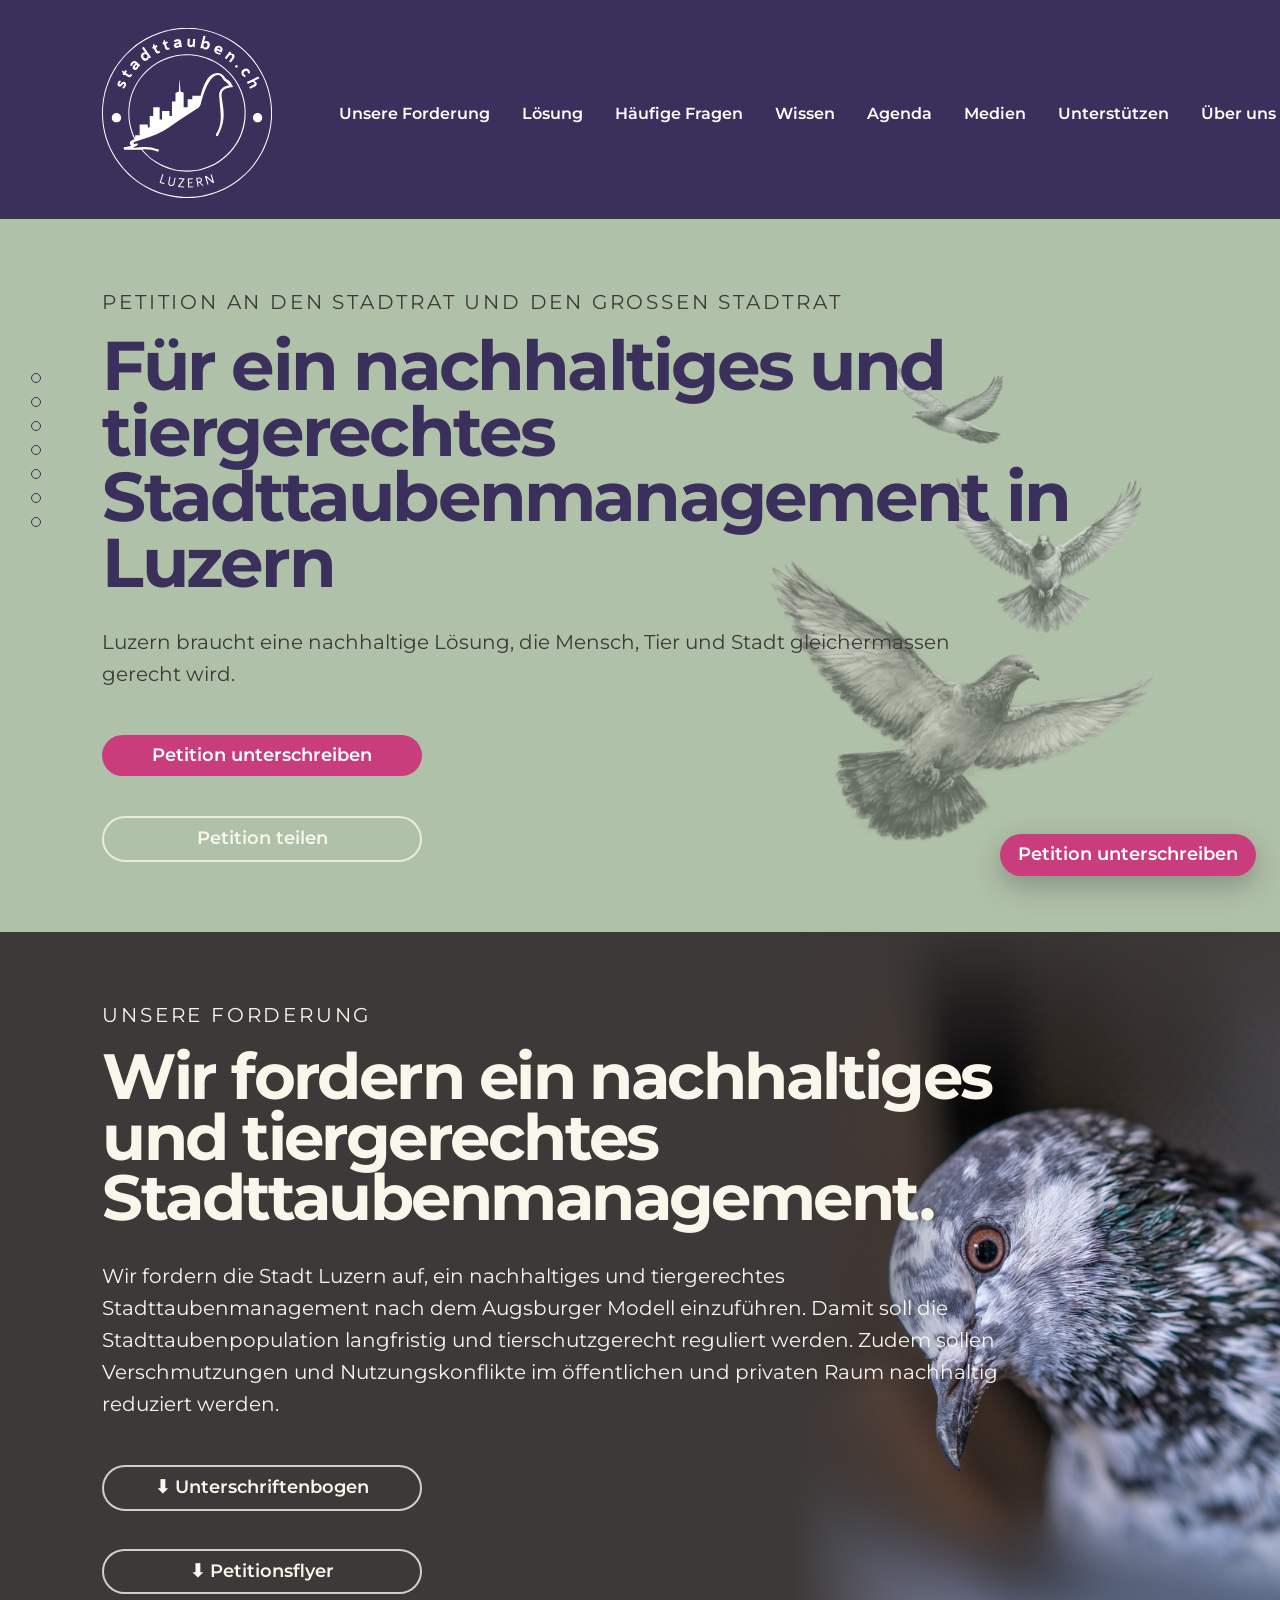
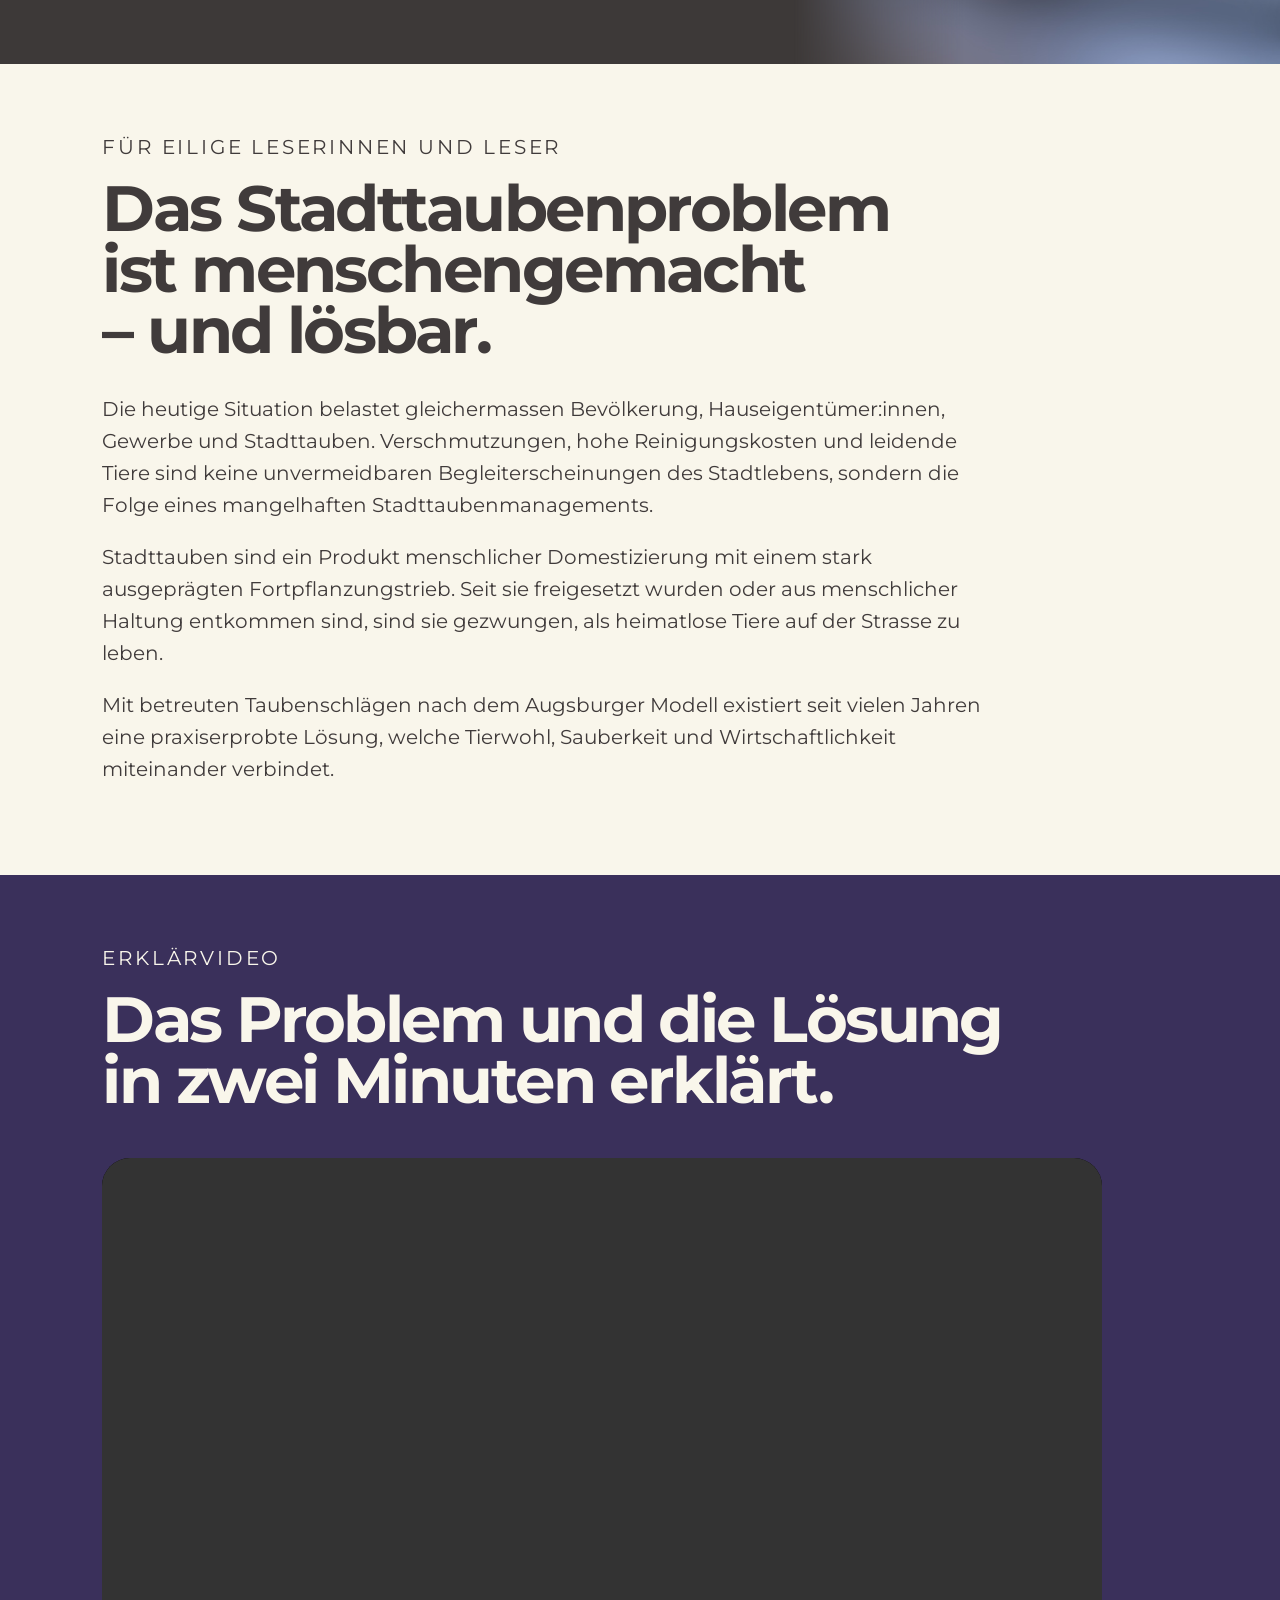
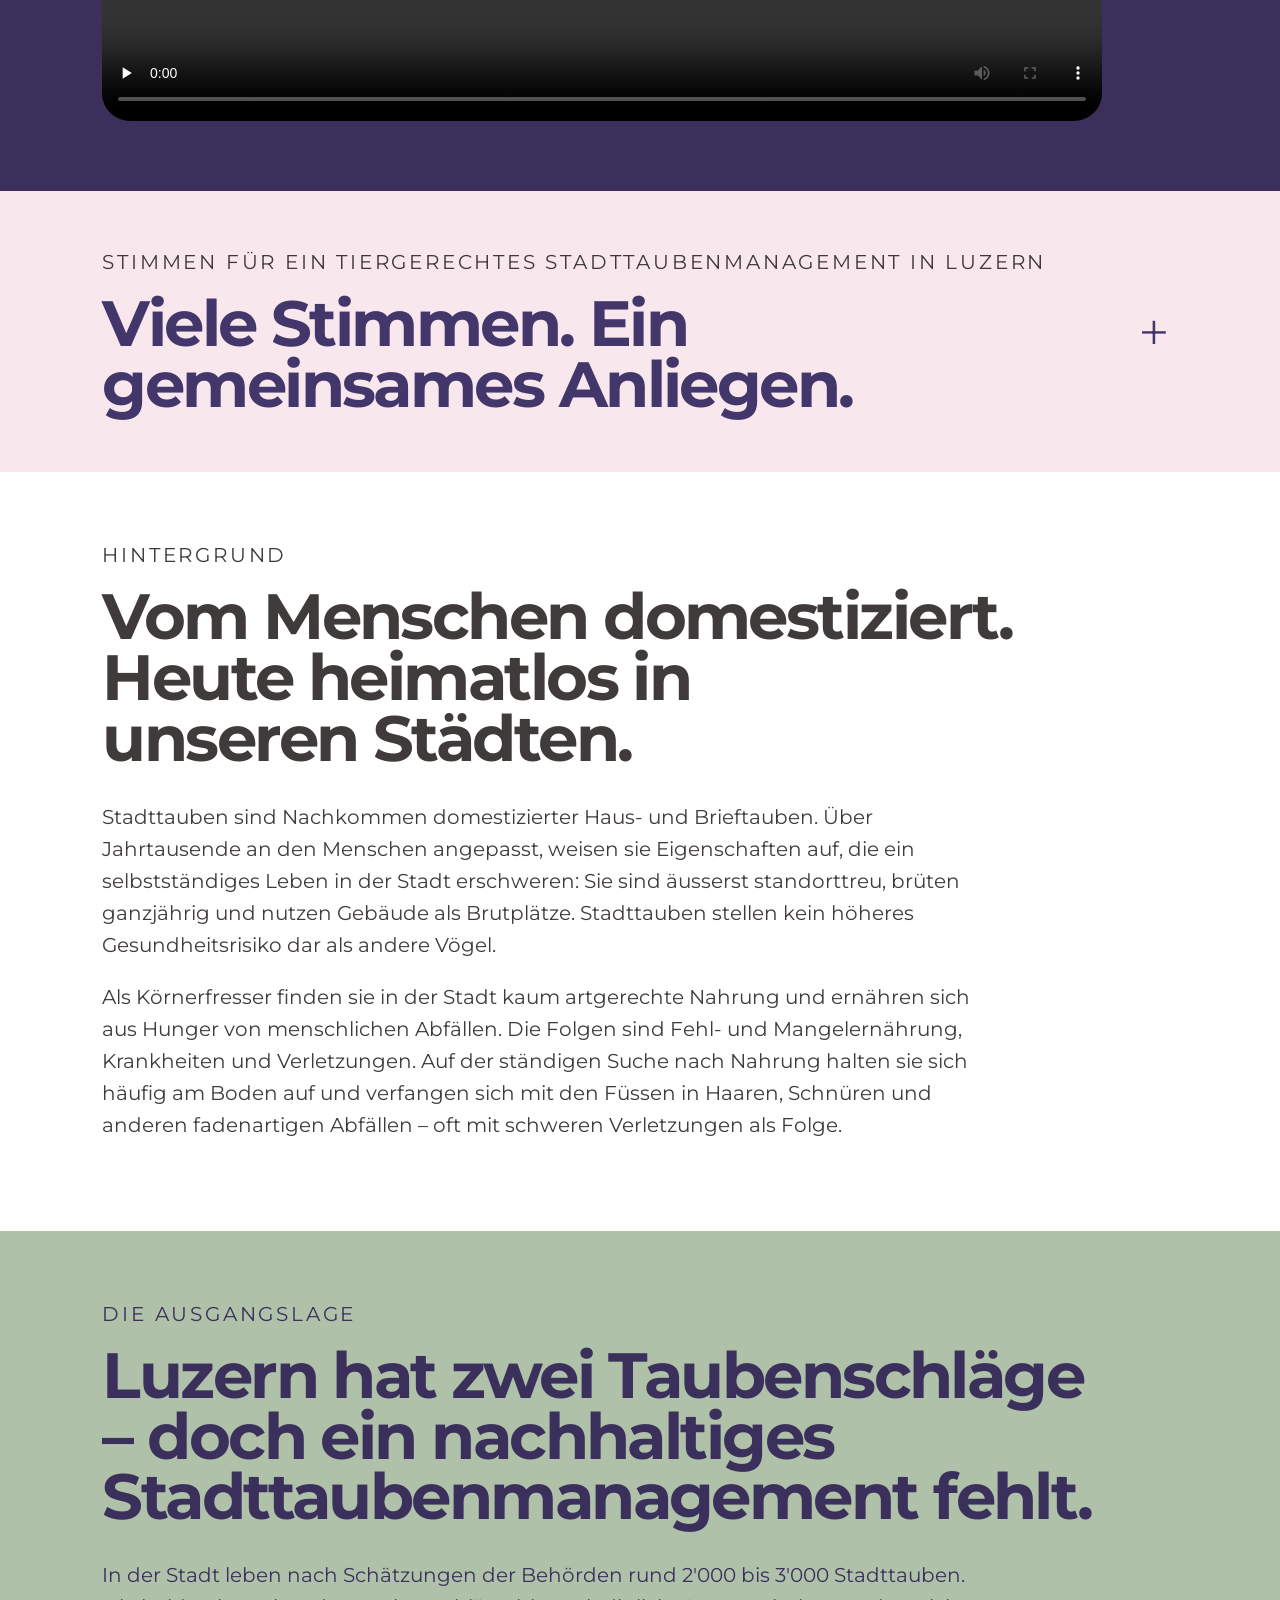
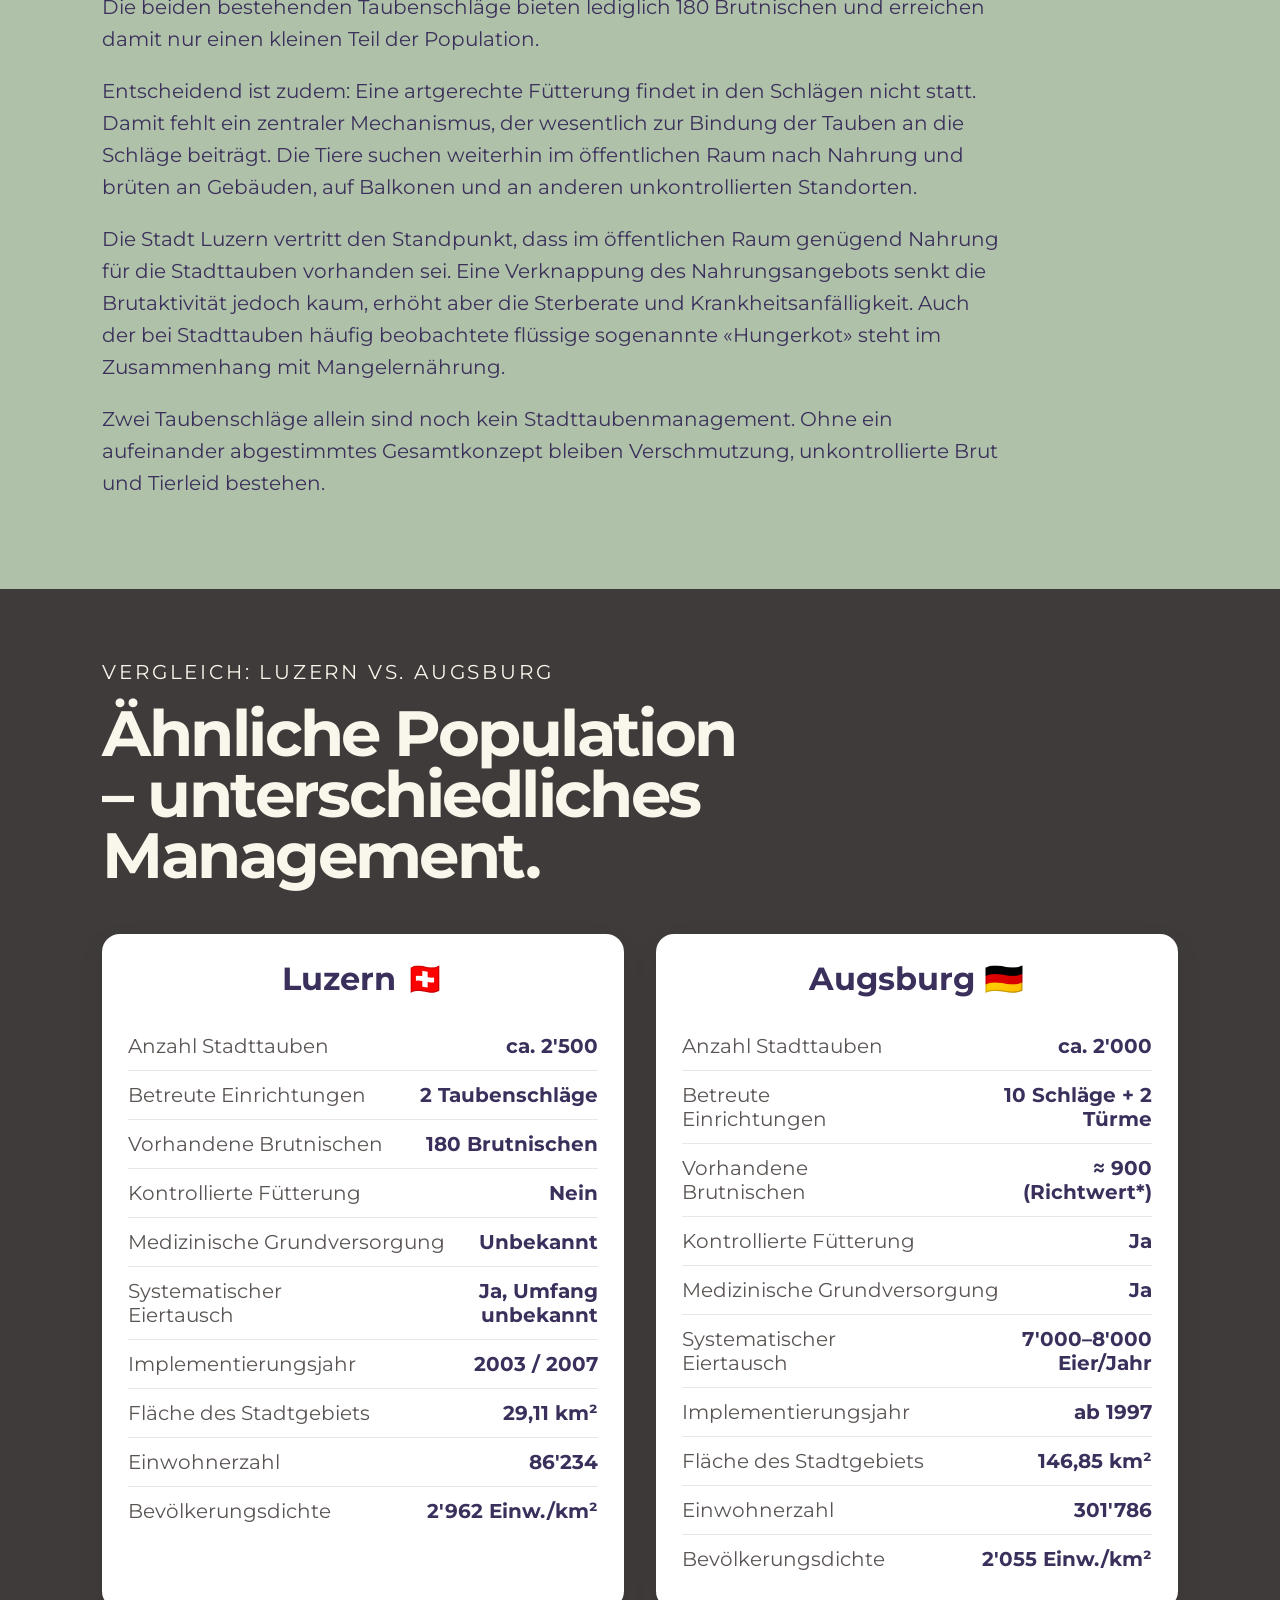
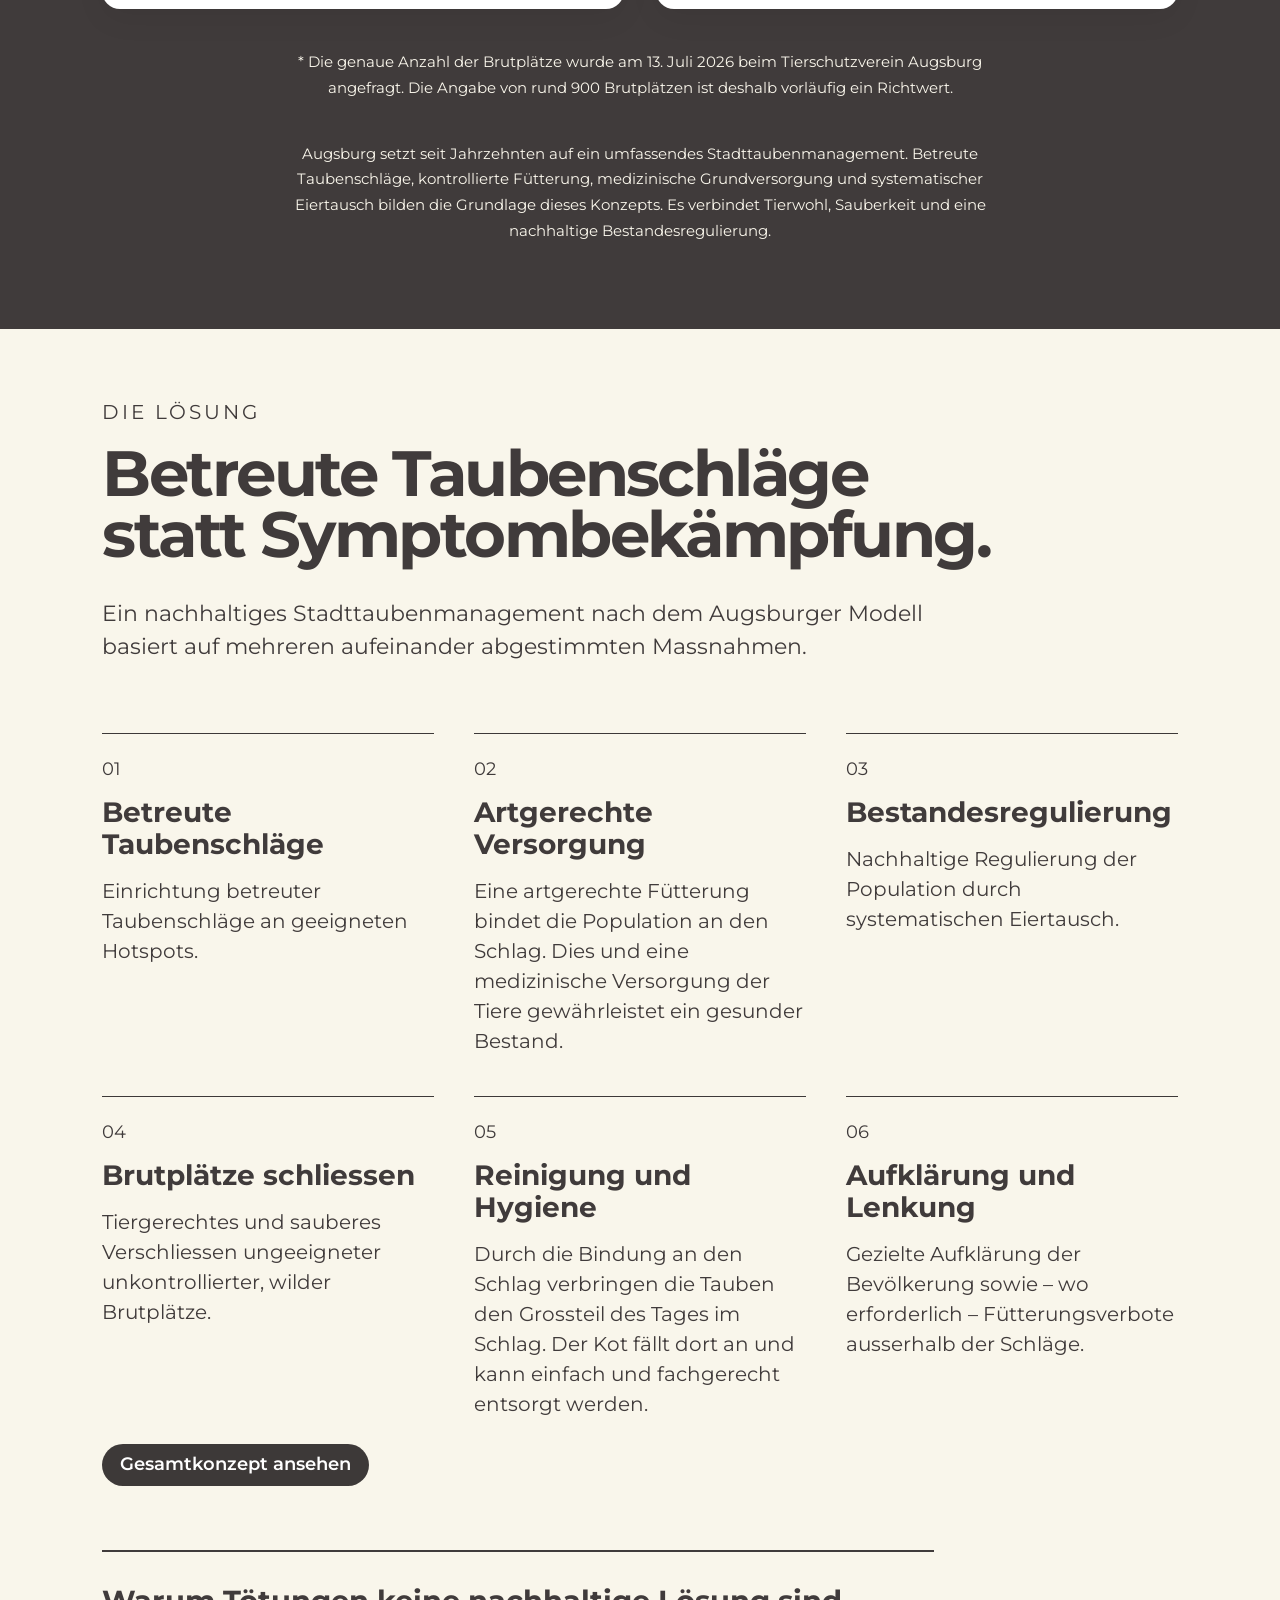
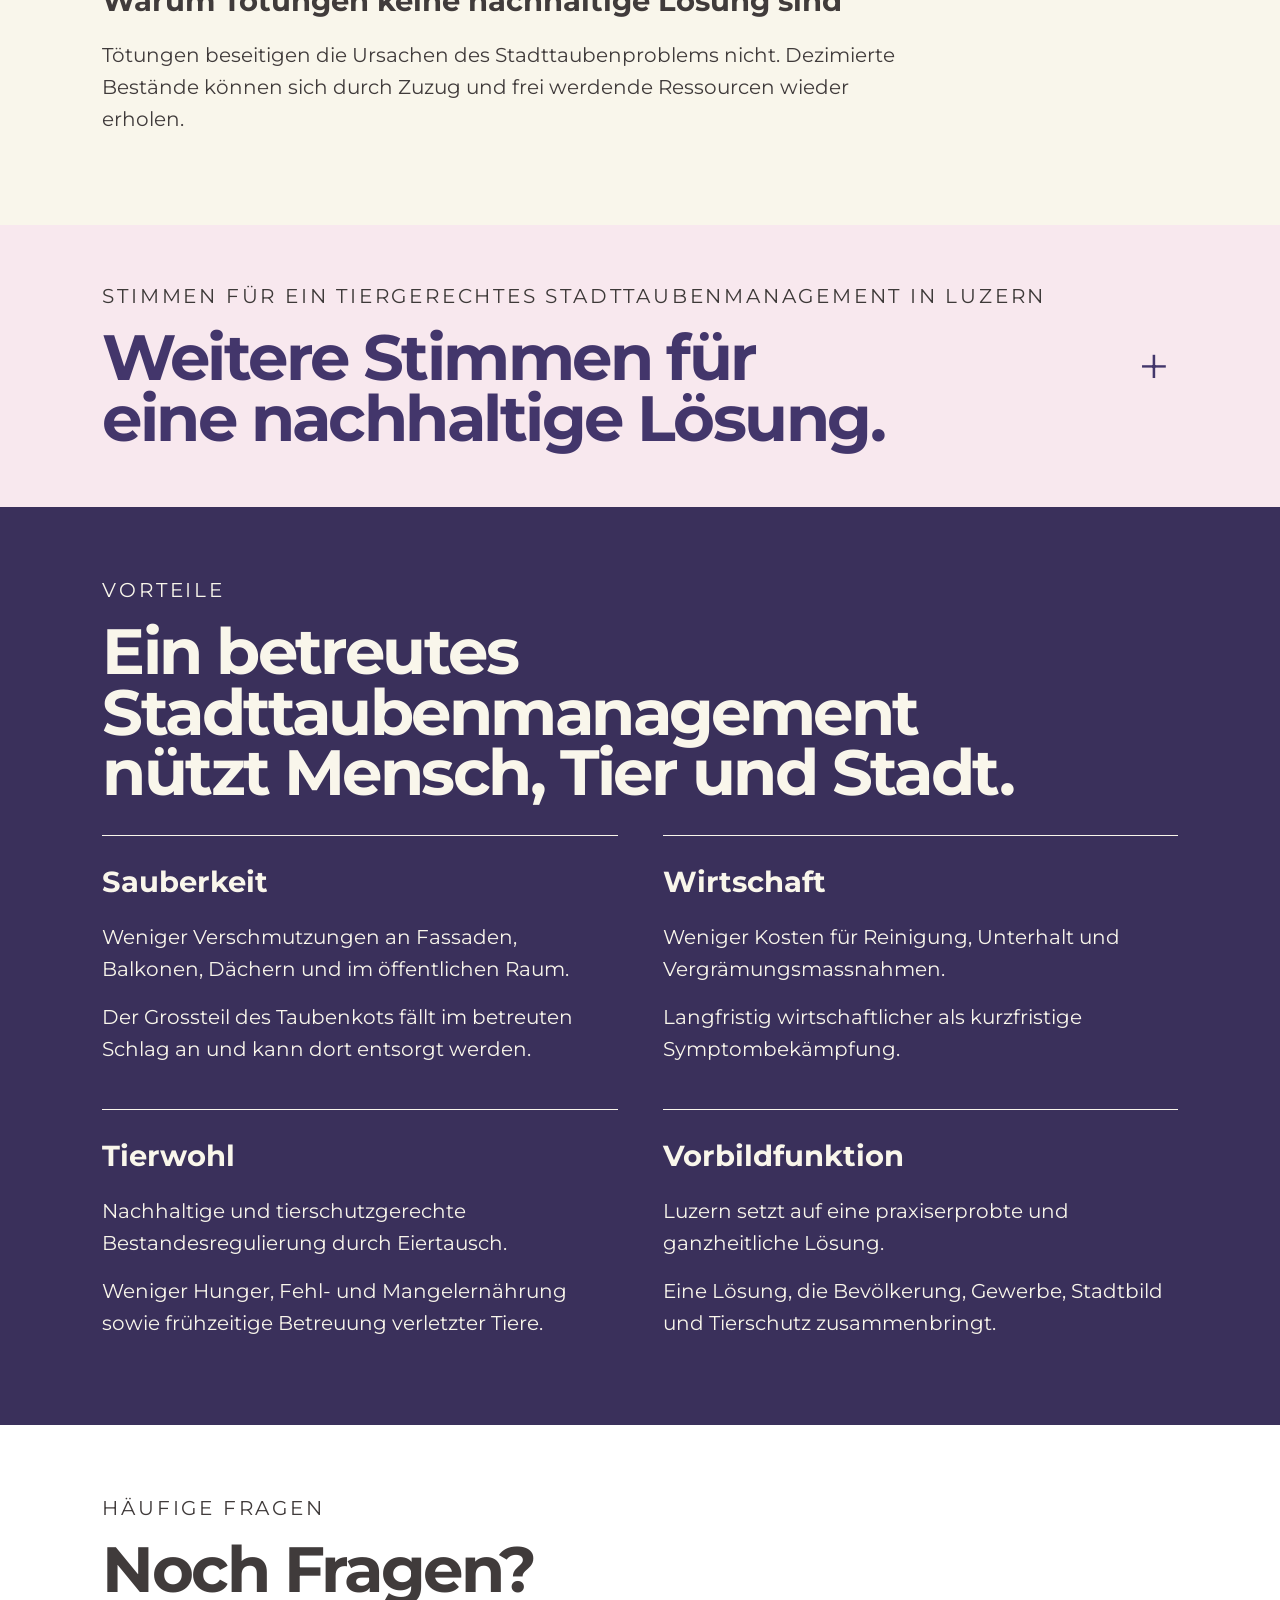
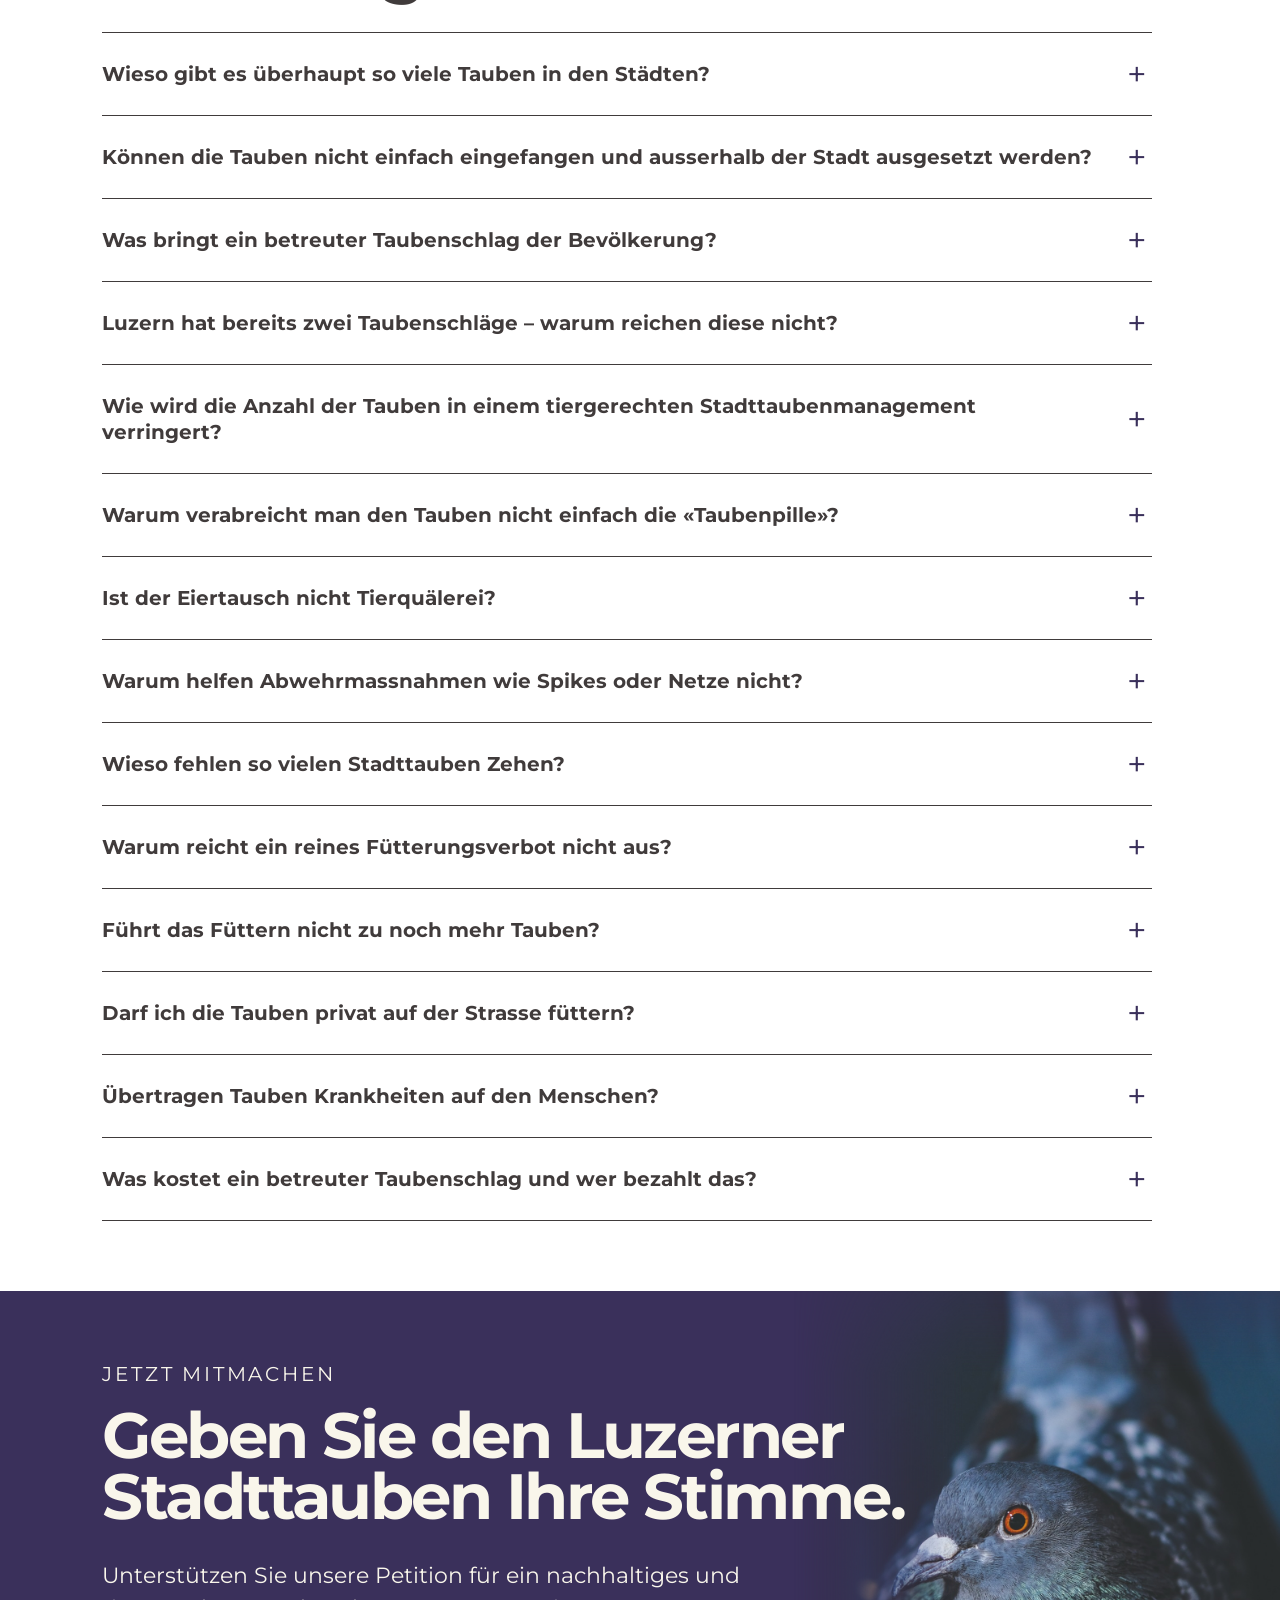
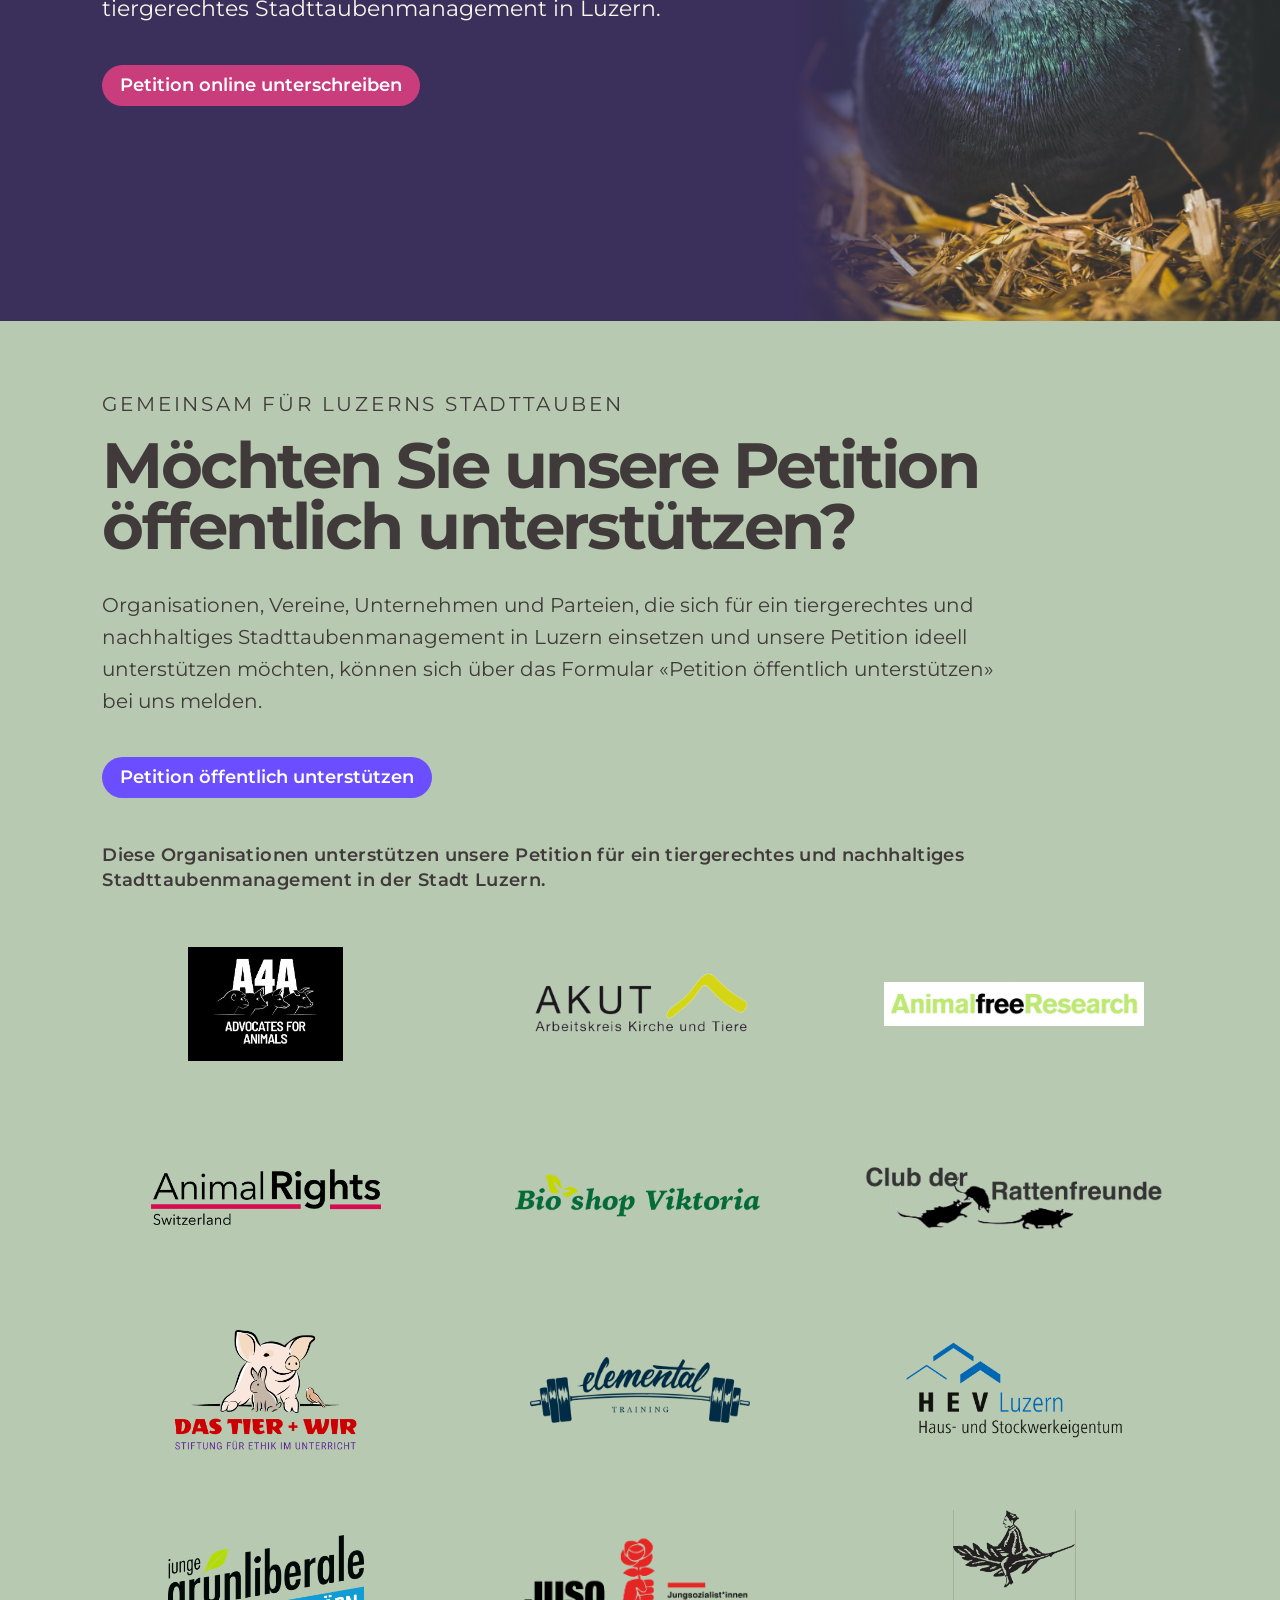
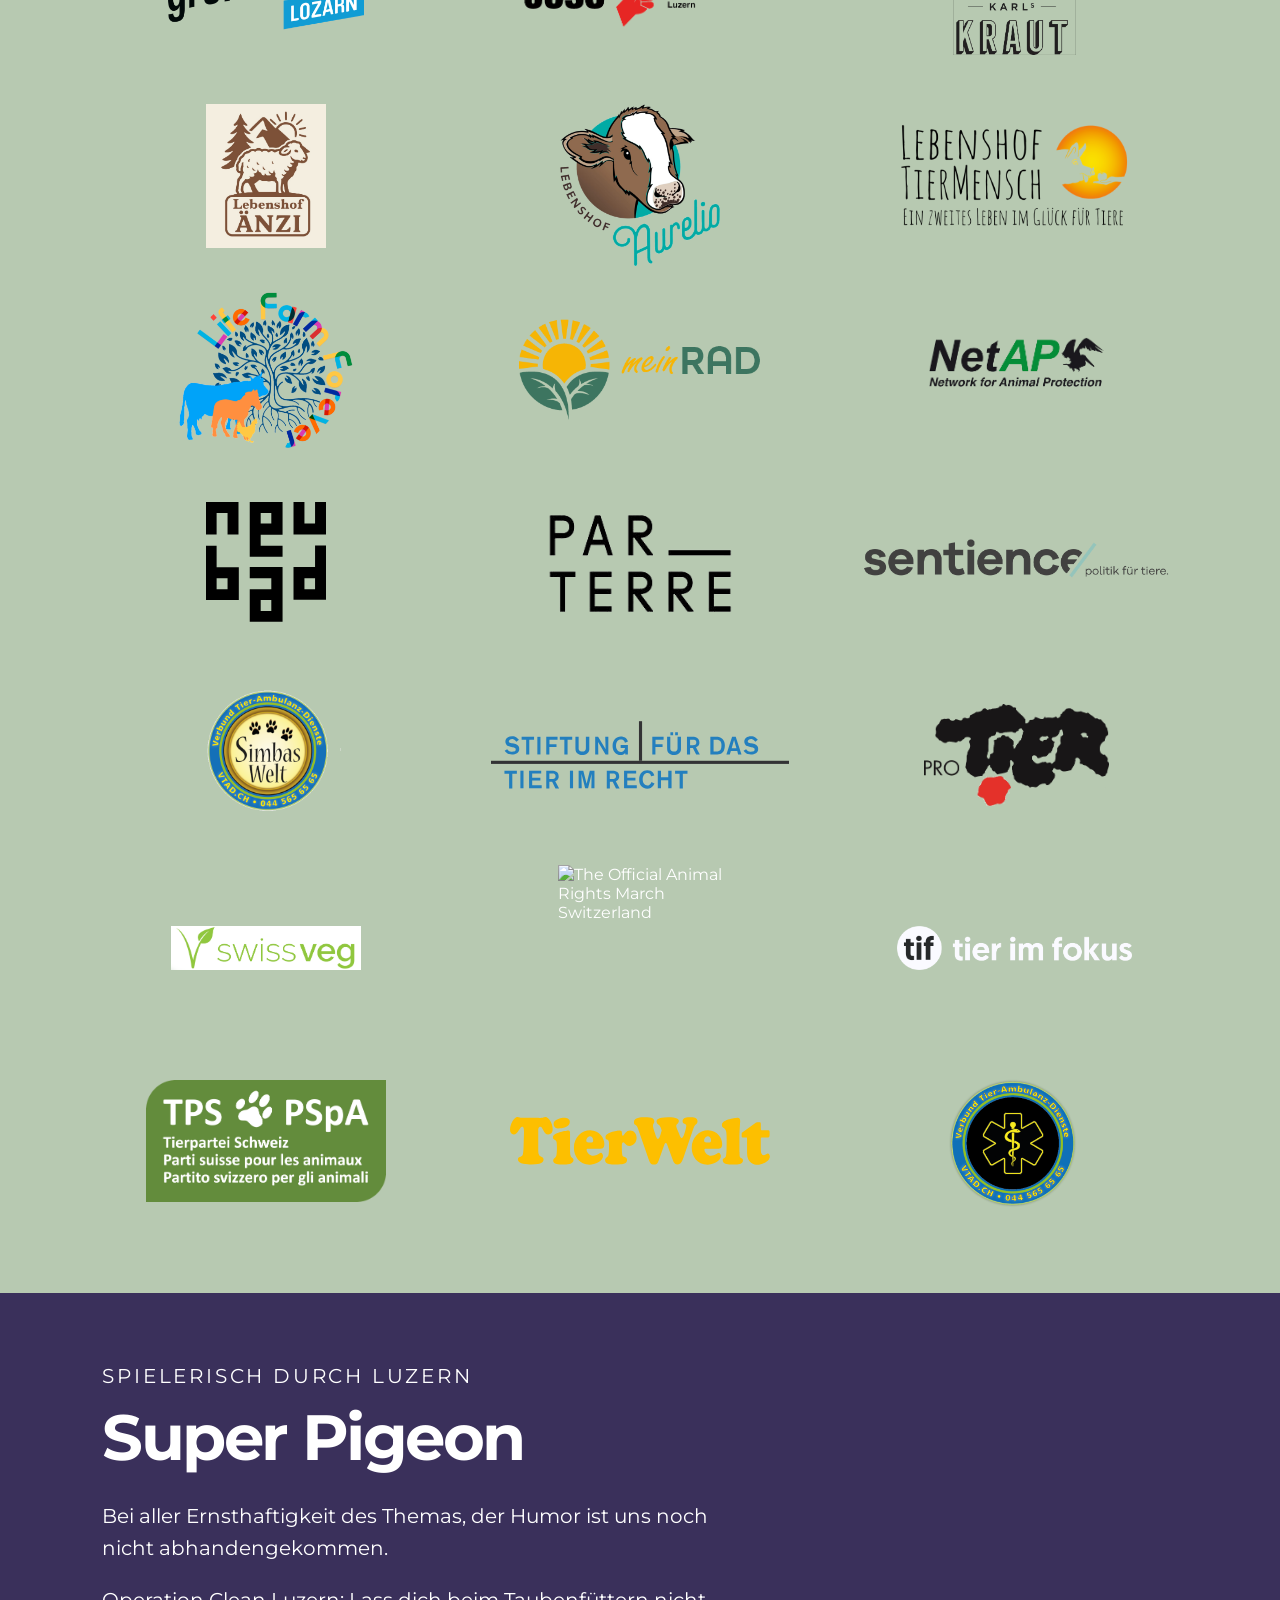
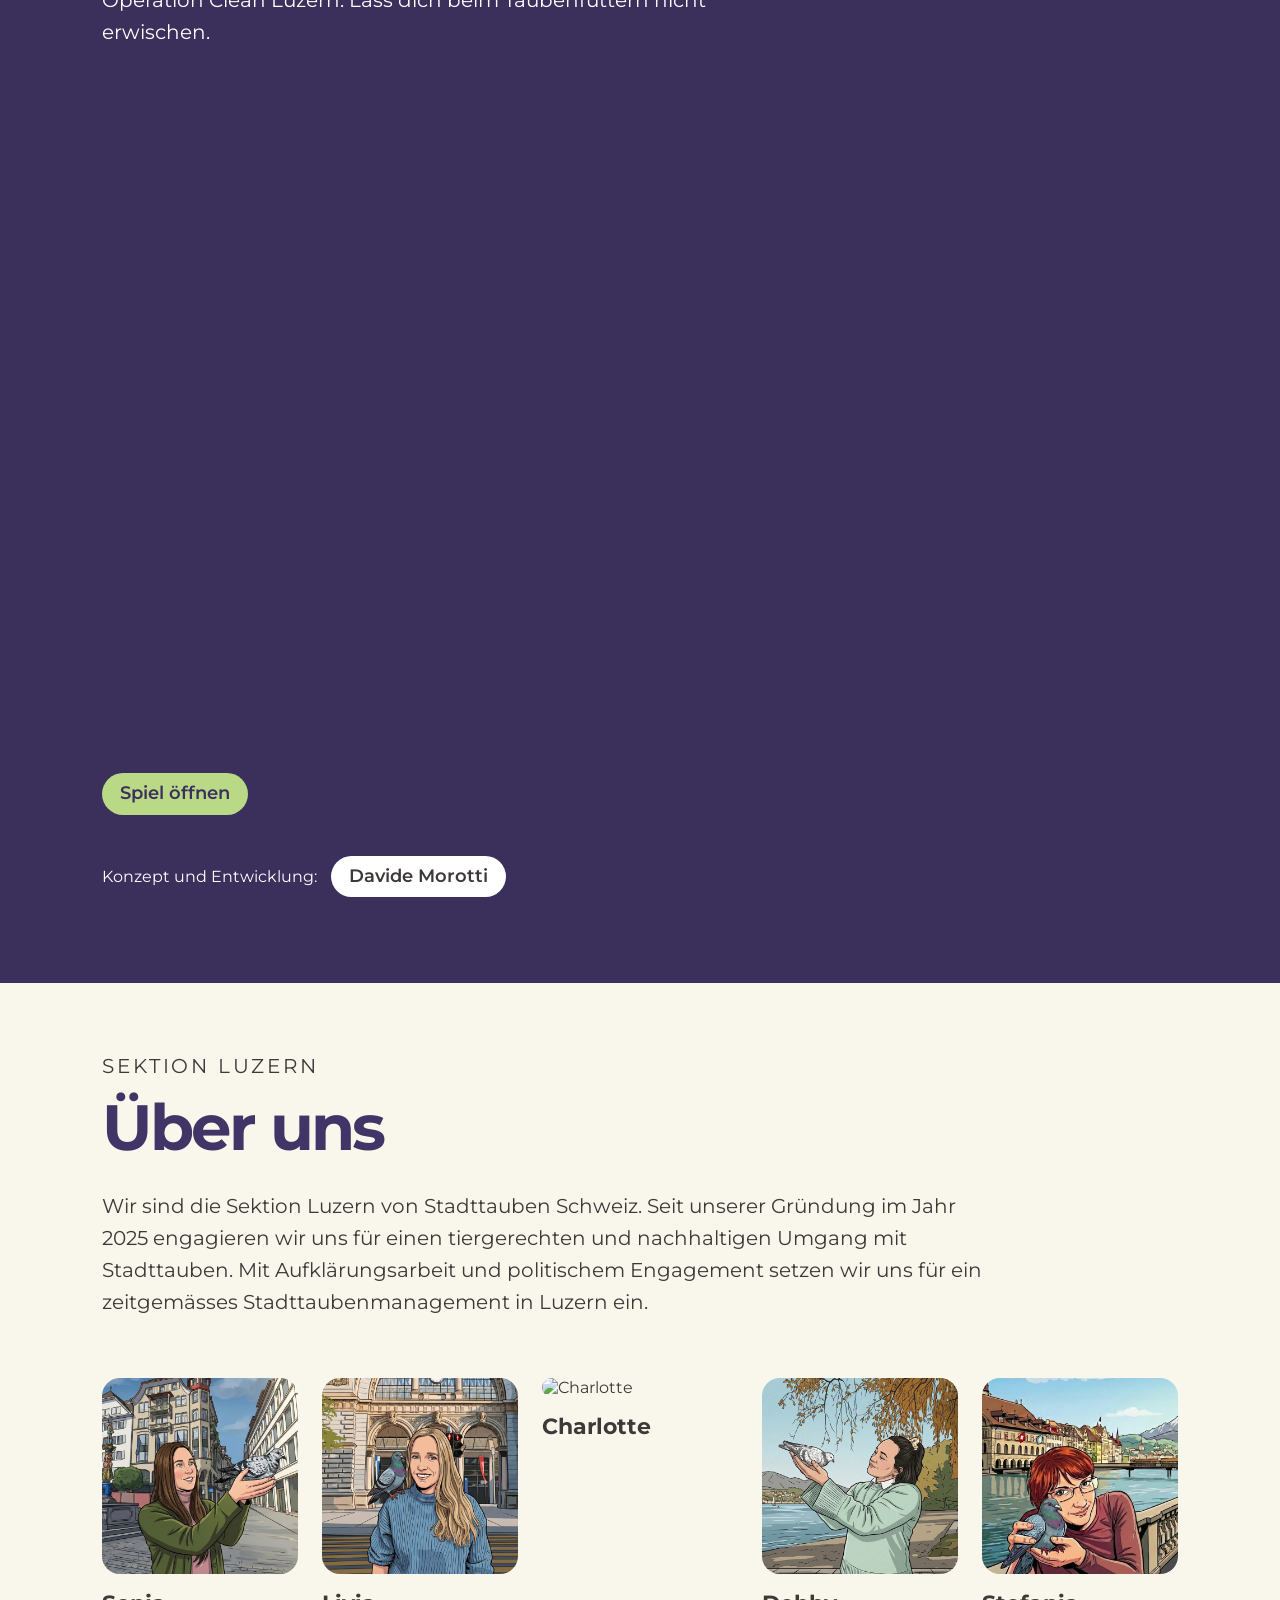
==== commit 9c346829: "Improve social sharing icons and styling" ====
--- a/index.html
+++ b/index.html
@@ -73,86 +73,115 @@
       </button>
 
       <div id="share-panel" class="share-panel" hidden aria-label="Petition teilen">
-                <p class="share-panel-title">Petition teilen</p>
-
-                <div class="share-links">
-
-                  <a href="#" class="share-icon-button" id="share-whatsapp" target="_blank" rel="noopener"
-                    aria-label="Petition über WhatsApp teilen" title="WhatsApp">
-                    <svg viewBox="0 0 24 24" aria-hidden="true">
-                      <path fill="currentColor"
-                        d="M12.04 2a9.84 9.84 0 0 0-8.41 14.95L2.05 22l5.18-1.53A9.93 9.93 0 1 0 12.04 2Zm0 17.98a8.09 8.09 0 0 1-4.12-1.13l-.3-.18-3.07.91.92-2.99-.2-.31a8.12 8.12 0 1 1 6.77 3.7Zm4.45-6.08c-.24-.12-1.44-.71-1.66-.79-.22-.08-.38-.12-.54.12-.16.24-.62.79-.76.95-.14.16-.28.18-.52.06-.24-.12-1.03-.38-1.96-1.21-.72-.64-1.21-1.44-1.35-1.68-.14-.24-.02-.37.1-.49.11-.11.24-.28.36-.42.12-.14.16-.24.24-.4.08-.16.04-.3-.02-.42-.06-.12-.54-1.3-.74-1.78-.19-.47-.39-.4-.54-.41h-.46c-.16 0-.42.06-.64.3-.22.24-.84.82-.84 2s.86 2.32.98 2.48c.12.16 1.69 2.58 4.1 3.62.57.25 1.02.39 1.37.5.58.18 1.1.16 1.51.1.46-.07 1.44-.59 1.64-1.16.2-.57.2-1.06.14-1.16-.06-.1-.22-.16-.46-.28Z" />
-                    </svg>
-                  </a>
-
-                  <a href="#" class="share-icon-button share-icon-letter" id="share-facebook" target="_blank" rel="noopener"
-                    aria-label="Petition über Facebook teilen" title="Facebook">
-                    <span aria-hidden="true">f</span>
-                  </a>
-
-                  <a href="#" class="share-icon-button" id="share-x" target="_blank" rel="noopener"
-                    aria-label="Petition über X teilen" title="X">
-                    <svg viewBox="0 0 24 24" aria-hidden="true">
-                      <path fill="currentColor"
-                        d="M18.244 2.25h3.308l-7.227 8.26 8.502 11.24H16.17l-5.214-6.817L4.99 21.75H1.68l7.73-8.835L1.254 2.25H8.08l4.713 6.231zm-1.161 17.52h1.833L7.084 4.126H5.117z" />
-                    </svg>
-                  </a>
-
-                  <a href="#" class="share-icon-button" id="share-bluesky" target="_blank" rel="noopener"
-                    aria-label="Petition über Bluesky teilen" title="Bluesky">
-                    <svg viewBox="0 0 600 530" aria-hidden="true">
-                      <path fill="currentColor"
-                        d="M135.72 44.03C202.216 93.951 273.738 195.17 300 249.49c26.262-54.316 97.784-155.539 164.28-205.46C512.26 8.009 590-19.862 590 68.825c0 17.712-10.155 148.79-16.111 170.07-20.703 73.984-96.144 92.854-163.25 81.433 117.3 19.964 147.14 86.092 82.697 152.22-122.39 125.59-175.91-31.511-189.63-71.766-2.514-7.38-3.69-10.832-3.708-7.896-.017-2.936-1.193.516-3.707 7.896-13.714 40.255-67.233 197.356-189.63 71.766-64.444-66.128-34.605-132.256 82.697-152.22-67.108 11.421-142.55-7.449-163.25-81.433C20.155 217.613 10 86.537 10 68.825 10-19.862 87.742 8.009 135.72 44.03Z" />
-                    </svg>
-                  </a>
-
-                  <a href="#" class="share-icon-button" id="share-mastodon" target="_blank" rel="noopener"
-                    aria-label="Petition über Mastodon teilen" title="Mastodon">
-                    <svg viewBox="0 0 24 24" aria-hidden="true">
-                      <path fill="currentColor"
-                        d="M21.58 13.41c-.31 1.62-2.82 3.4-5.7 3.74-1.5.18-2.98.34-4.56.27-2.59-.12-4.63-.62-4.63-.62 0 .25.02.49.05.72.34 2.56 2.53 2.71 4.61 2.78 2.1.07 3.98-.52 3.98-.52l.09 1.9s-1.47.79-4.1.94c-1.45.08-3.26-.04-5.36-.59-4.55-1.19-5.33-5.98-5.45-10.84-.04-1.44-.01-2.8-.01-3.94 0-4.98 3.26-6.44 3.26-6.44C5.4.06 8.22 0 11.96 0h.09c3.74 0 6.56.06 8.2.81 0 0 3.26 1.46 3.26 6.44 0 0 .04 3.67-.93 6.16ZM18.19 7.6c0-1.23-.31-2.2-.93-2.91-.64-.71-1.47-1.08-2.5-1.08-1.19 0-2.09.46-2.69 1.38L11.5 6l-.57-1.01c-.6-.92-1.5-1.38-2.69-1.38-1.03 0-1.86.37-2.5 1.08-.62.71-.93 1.68-.93 2.91v5.99h2.37V7.78c0-1.22.51-1.84 1.53-1.84 1.13 0 1.7.73 1.7 2.18v3.18h2.18V8.12c0-1.45.57-2.18 1.7-2.18 1.02 0 1.53.62 1.53 1.84v5.81h2.37Z" />
-                    </svg>
-                  </a>
-
-                  <a href="#" class="share-icon-button" id="share-telegram" target="_blank" rel="noopener"
-                    aria-label="Petition über Telegram teilen" title="Telegram">
-                    <svg viewBox="0 0 24 24" aria-hidden="true">
-                      <path
-                        d="M21 4 3.8 10.6c-.9.3-.9.9-.2 1.1l4.4 1.4 1.7 5.2c.2.6.1.8.7.8.5 0 .7-.2 1-.5l2.1-2 4.4 3.2c.8.4 1.4.2 1.6-.8L22 5.4c.3-1-.4-1.5-1-1.4Z"
-                        fill="currentColor" />
-                      <path d="m9 13 8.8-5.5c.4-.2.8-.1.5.2l-7.3 6.6-.3 3.3Z" fill="#F9F6EB" />
-                    </svg>
-                  </a>
-
-                  <a href="#" class="share-icon-button" id="share-email" aria-label="Petition per E-Mail teilen"
-                    title="E-Mail">
-                    <svg viewBox="0 0 24 24" aria-hidden="true">
-                      <rect x="3" y="5" width="18" height="14" rx="2" fill="none" stroke="currentColor" stroke-width="1.8" />
-                      <path d="m4 7 8 6 8-6" fill="none" stroke="currentColor" stroke-width="1.8" stroke-linecap="round"
-                        stroke-linejoin="round" />
-                    </svg>
-                  </a>
-
-                  <button type="button" class="share-icon-button" id="share-copy" aria-label="Link zur Petition kopieren"
-                    title="Link kopieren">
-                    <svg viewBox="0 0 24 24" aria-hidden="true">
-                      <rect x="8" y="8" width="11" height="11" rx="2" fill="none" stroke="currentColor" stroke-width="1.8" />
-                      <path d="M16 8V6a2 2 0 0 0-2-2H6a2 2 0 0 0-2 2v8a2 2 0 0 0 2 2h2" fill="none" stroke="currentColor"
-                        stroke-width="1.8" />
-                    </svg>
-                  </button>
-
-                </div>
-
-                <div class="share-qr">
-                  <p>Oder mit dem Smartphone öffnen:</p>
-
-                  <img src="qr-petition.svg" alt="QR-Code zur Petition auf www.stadttauben-luzern.ch" width="180" height="180"
-                    loading="lazy">
-                </div>
-
-                <span id="share-status" class="share-status" aria-live="polite"></span>
-              </div>
+        <p class="share-panel-title">Petition teilen</p>
+
+        <div class="share-links">
+
+          <a href="#" class="share-icon-button" id="share-whatsapp" target="_blank" rel="noopener"
+            aria-label="Petition über WhatsApp teilen" title="WhatsApp">
+            <svg viewBox="0 0 24 24" aria-hidden="true">
+              <path fill="currentColor"
+                d="M12.04 2a9.84 9.84 0 0 0-8.41 14.95L2.05 22l5.18-1.53A9.93 9.93 0 1 0 12.04 2Zm0 17.98a8.09 8.09 0 0 1-4.12-1.13l-.3-.18-3.07.91.92-2.99-.2-.31a8.12 8.12 0 1 1 6.77 3.7Zm4.45-6.08c-.24-.12-1.44-.71-1.66-.79-.22-.08-.38-.12-.54.12-.16.24-.62.79-.76.95-.14.16-.28.18-.52.06-.24-.12-1.03-.38-1.96-1.21-.72-.64-1.21-1.44-1.35-1.68-.14-.24-.02-.37.1-.49.11-.11.24-.28.36-.42.12-.14.16-.24.24-.4.08-.16.04-.3-.02-.42-.06-.12-.54-1.3-.74-1.78-.19-.47-.39-.4-.54-.41h-.46c-.16 0-.42.06-.64.3-.22.24-.84.82-.84 2s.86 2.32.98 2.48c.12.16 1.69 2.58 4.1 3.62.57.25 1.02.39 1.37.5.58.18 1.1.16 1.51.1.46-.07 1.44-.59 1.64-1.16.2-.57.2-1.06.14-1.16-.06-.1-.22-.16-.46-.28Z" />
+            </svg>
+          </a>
+
+          <a href="#" class="share-icon-button" id="share-facebook" target="_blank" rel="noopener"
+            aria-label="Petition über Facebook teilen" title="Facebook">
+
+            <svg viewBox="0 0 52 52" aria-hidden="true" focusable="false">
+              <circle class="facebook-circle" cx="26" cy="26" r="26" />
+
+              <path class="facebook-f" d="M30.1 52V31.9h6.8l1-7.8h-7.8v-5
+         c0-2.25.63-3.79 3.88-3.79h4.15V8.34
+         c-.72-.1-3.19-.31-6.06-.31
+         c-6 0-10.11 3.66-10.11 10.39v5.69H15.2v7.8h6.76V52Z" />
+            </svg>
+
+          </a>
+
+          <a href="#" class="share-icon-button" id="share-x" target="_blank" rel="noopener"
+            aria-label="Petition über X teilen" title="X">
+            <svg viewBox="0 0 24 24" aria-hidden="true">
+              <path fill="currentColor"
+                d="M18.244 2.25h3.308l-7.227 8.26 8.502 11.24H16.17l-5.214-6.817L4.99 21.75H1.68l7.73-8.835L1.254 2.25H8.08l4.713 6.231zm-1.161 17.52h1.833L7.084 4.126H5.117z" />
+            </svg>
+          </a>
+
+          <a href="#" class="share-icon-button" id="share-bluesky" target="_blank" rel="noopener"
+            aria-label="Petition über Bluesky teilen" title="Bluesky">
+            <svg viewBox="0 0 600 530" aria-hidden="true">
+              <path fill="currentColor"
+                d="M135.72 44.03C202.216 93.951 273.738 195.17 300 249.49c26.262-54.316 97.784-155.539 164.28-205.46C512.26 8.009 590-19.862 590 68.825c0 17.712-10.155 148.79-16.111 170.07-20.703 73.984-96.144 92.854-163.25 81.433 117.3 19.964 147.14 86.092 82.697 152.22-122.39 125.59-175.91-31.511-189.63-71.766-2.514-7.38-3.69-10.832-3.708-7.896-.017-2.936-1.193.516-3.707 7.896-13.714 40.255-67.233 197.356-189.63 71.766-64.444-66.128-34.605-132.256 82.697-152.22-67.108 11.421-142.55-7.449-163.25-81.433C20.155 217.613 10 86.537 10 68.825 10-19.862 87.742 8.009 135.72 44.03Z" />
+            </svg>
+          </a>
+
+          <a href="#" class="share-icon-button" id="share-mastodon" target="_blank" rel="noopener"
+            aria-label="Petition über Mastodon teilen" title="Mastodon">
+            <svg viewBox="0 0 24 24" aria-hidden="true">
+              <path fill="currentColor"
+                d="M21.58 13.41c-.31 1.62-2.82 3.4-5.7 3.74-1.5.18-2.98.34-4.56.27-2.59-.12-4.63-.62-4.63-.62 0 .25.02.49.05.72.34 2.56 2.53 2.71 4.61 2.78 2.1.07 3.98-.52 3.98-.52l.09 1.9s-1.47.79-4.1.94c-1.45.08-3.26-.04-5.36-.59-4.55-1.19-5.33-5.98-5.45-10.84-.04-1.44-.01-2.8-.01-3.94 0-4.98 3.26-6.44 3.26-6.44C5.4.06 8.22 0 11.96 0h.09c3.74 0 6.56.06 8.2.81 0 0 3.26 1.46 3.26 6.44 0 0 .04 3.67-.93 6.16ZM18.19 7.6c0-1.23-.31-2.2-.93-2.91-.64-.71-1.47-1.08-2.5-1.08-1.19 0-2.09.46-2.69 1.38L11.5 6l-.57-1.01c-.6-.92-1.5-1.38-2.69-1.38-1.03 0-1.86.37-2.5 1.08-.62.71-.93 1.68-.93 2.91v5.99h2.37V7.78c0-1.22.51-1.84 1.53-1.84 1.13 0 1.7.73 1.7 2.18v3.18h2.18V8.12c0-1.45.57-2.18 1.7-2.18 1.02 0 1.53.62 1.53 1.84v5.81h2.37Z" />
+            </svg>
+          </a>
+
+          <a href="#" class="share-icon-button" id="share-telegram" target="_blank" rel="noopener"
+            aria-label="Petition über Telegram teilen" title="Telegram">
+            <svg viewBox="0 0 250 250" aria-hidden="true" focusable="false">
+              <path fill="currentColor" d="M181 78
+         L179 76
+         L171 76
+         L144 86
+         L50 127
+         L48 129
+         L48 132
+         L52 135
+         L71 141
+         L84 142
+         L94 137
+         L142 104
+         L148 102
+         L150 106
+         L107 148
+         L107 153
+         L110 157
+         L150 184
+         L155 186
+         L161 186
+         L164 184
+         L166 180
+         L169 168
+         L181 93
+         Z" />
+            </svg>
+          </a>
+
+          <a href="#" class="share-icon-button" id="share-email" aria-label="Petition per E-Mail teilen" title="E-Mail">
+            <svg viewBox="0 0 24 24" aria-hidden="true">
+              <rect x="3" y="5" width="18" height="14" rx="2" fill="none" stroke="currentColor" stroke-width="1.8" />
+              <path d="m4 7 8 6 8-6" fill="none" stroke="currentColor" stroke-width="1.8" stroke-linecap="round"
+                stroke-linejoin="round" />
+            </svg>
+          </a>
+
+          <button type="button" class="share-icon-button" id="share-copy" aria-label="Link zur Petition kopieren"
+            title="Link kopieren">
+            <svg viewBox="0 0 24 24" aria-hidden="true">
+              <rect x="8" y="8" width="11" height="11" rx="2" fill="none" stroke="currentColor" stroke-width="1.8" />
+              <path d="M16 8V6a2 2 0 0 0-2-2H6a2 2 0 0 0-2 2v8a2 2 0 0 0 2 2h2" fill="none" stroke="currentColor"
+                stroke-width="1.8" />
+            </svg>
+          </button>
+
+        </div>
+
+        <div class="share-qr">
+          <p>Oder mit dem Smartphone öffnen:</p>
+
+          <img src="qr-petition.svg" alt="QR-Code zur Petition auf www.stadttauben-luzern.ch" width="180" height="180"
+            loading="lazy">
+        </div>
+
+        <span id="share-status" class="share-status" aria-live="polite"></span>
+      </div>
     </section>
 
 
@@ -1690,136 +1719,136 @@
   </script>
 
   <script>
-  const shareButton = document.getElementById('share-petition-top');
-  const sharePanel = document.getElementById('share-panel');
-  const shareStatus = document.getElementById('share-status');
-
-  const shareWhatsApp = document.getElementById('share-whatsapp');
-  const shareFacebook = document.getElementById('share-facebook');
-  const shareX = document.getElementById('share-x');
-  const shareBluesky = document.getElementById('share-bluesky');
-  const shareMastodon = document.getElementById('share-mastodon');
-  const shareTelegram = document.getElementById('share-telegram');
-  const shareEmail = document.getElementById('share-email');
-  const shareCopy = document.getElementById('share-copy');
-
-  const shareUrl = 'https://www.stadttauben-luzern.ch/';
-
-  const shareTitle =
-    'Petition für ein nachhaltiges und tiergerechtes Stadttaubenmanagement in Luzern';
-
-  const shareText =
-    'Unterstützen Sie die Petition für ein nachhaltiges und tiergerechtes Stadttaubenmanagement in Luzern.';
-
-  const encodedUrl = encodeURIComponent(shareUrl);
-  const encodedTitle = encodeURIComponent(shareTitle);
-  const encodedShareText = encodeURIComponent(shareText);
-  const encodedText = encodeURIComponent(
-    `${shareText}\n\n${shareUrl}`
-  );
-
-  if (
-    shareButton &&
-    sharePanel &&
-    shareStatus &&
-    shareWhatsApp &&
-    shareFacebook &&
-    shareX &&
-    shareBluesky &&
-    shareMastodon &&
-    shareTelegram &&
-    shareEmail &&
-    shareCopy
-  ) {
-    shareButton.setAttribute('aria-controls', 'share-panel');
-    shareButton.setAttribute('aria-expanded', 'false');
-
-    shareWhatsApp.href =
-      `https://wa.me/?text=${encodedText}`;
-
-    shareFacebook.href =
-      `https://www.facebook.com/sharer/sharer.php?u=${encodedUrl}`;
-
-    shareX.href =
-      `https://x.com/intent/tweet?text=${encodedText}`;
-
-    shareBluesky.href =
-      `https://bsky.app/intent/compose?text=${encodedText}`;
-
-    shareMastodon.href =
-      `https://share.joinmastodon.org/#text=${encodedText}`;
-
-    shareTelegram.href =
-      `https://t.me/share/url?url=${encodedUrl}&text=${encodedShareText}`;
-
-    shareEmail.href =
-      `mailto:?subject=${encodedTitle}&body=${encodedText}`;
-
-    const useNativeShare = () =>
-      'share' in navigator &&
-      window.matchMedia('(max-width: 900px)').matches;
-
-    shareButton.addEventListener('click', async () => {
-      shareStatus.textContent = '';
-
-      if (useNativeShare()) {
+    const shareButton = document.getElementById('share-petition-top');
+    const sharePanel = document.getElementById('share-panel');
+    const shareStatus = document.getElementById('share-status');
+
+    const shareWhatsApp = document.getElementById('share-whatsapp');
+    const shareFacebook = document.getElementById('share-facebook');
+    const shareX = document.getElementById('share-x');
+    const shareBluesky = document.getElementById('share-bluesky');
+    const shareMastodon = document.getElementById('share-mastodon');
+    const shareTelegram = document.getElementById('share-telegram');
+    const shareEmail = document.getElementById('share-email');
+    const shareCopy = document.getElementById('share-copy');
+
+    const shareUrl = 'https://www.stadttauben-luzern.ch/';
+
+    const shareTitle =
+      'Petition für ein nachhaltiges und tiergerechtes Stadttaubenmanagement in Luzern';
+
+    const shareText =
+      'Unterstützen Sie die Petition für ein nachhaltiges und tiergerechtes Stadttaubenmanagement in Luzern.';
+
+    const encodedUrl = encodeURIComponent(shareUrl);
+    const encodedTitle = encodeURIComponent(shareTitle);
+    const encodedShareText = encodeURIComponent(shareText);
+    const encodedText = encodeURIComponent(
+      `${shareText}\n\n${shareUrl}`
+    );
+
+    if (
+      shareButton &&
+      sharePanel &&
+      shareStatus &&
+      shareWhatsApp &&
+      shareFacebook &&
+      shareX &&
+      shareBluesky &&
+      shareMastodon &&
+      shareTelegram &&
+      shareEmail &&
+      shareCopy
+    ) {
+      shareButton.setAttribute('aria-controls', 'share-panel');
+      shareButton.setAttribute('aria-expanded', 'false');
+
+      shareWhatsApp.href =
+        `https://wa.me/?text=${encodedText}`;
+
+      shareFacebook.href =
+        `https://www.facebook.com/sharer/sharer.php?u=${encodedUrl}`;
+
+      shareX.href =
+        `https://x.com/intent/tweet?text=${encodedText}`;
+
+      shareBluesky.href =
+        `https://bsky.app/intent/compose?text=${encodedText}`;
+
+      shareMastodon.href =
+        `https://share.joinmastodon.org/#text=${encodedText}`;
+
+      shareTelegram.href =
+        `https://t.me/share/url?url=${encodedUrl}&text=${encodedShareText}`;
+
+      shareEmail.href =
+        `mailto:?subject=${encodedTitle}&body=${encodedText}`;
+
+      const useNativeShare = () =>
+        'share' in navigator &&
+        window.matchMedia('(max-width: 900px)').matches;
+
+      shareButton.addEventListener('click', async () => {
+        shareStatus.textContent = '';
+
+        if (useNativeShare()) {
+          try {
+            await navigator.share({
+              title: shareTitle,
+              text: shareText,
+              url: shareUrl
+            });
+          } catch (error) {
+            if (error.name !== 'AbortError') {
+              shareStatus.textContent =
+                'Teilen ist derzeit nicht möglich.';
+            }
+          }
+
+          return;
+        }
+
+        sharePanel.hidden = !sharePanel.hidden;
+
+        shareButton.setAttribute(
+          'aria-expanded',
+          String(!sharePanel.hidden)
+        );
+      });
+
+      shareCopy.addEventListener('click', async () => {
         try {
-          await navigator.share({
-            title: shareTitle,
-            text: shareText,
-            url: shareUrl
-          });
+          if (navigator.clipboard && window.isSecureContext) {
+            await navigator.clipboard.writeText(shareUrl);
+          } else {
+            const textArea = document.createElement('textarea');
+            textArea.value = shareUrl;
+            textArea.style.position = 'fixed';
+            textArea.style.opacity = '0';
+
+            document.body.appendChild(textArea);
+            textArea.select();
+            document.execCommand('copy');
+            textArea.remove();
+          }
+
+          shareStatus.textContent = 'Link kopiert.';
         } catch (error) {
-          if (error.name !== 'AbortError') {
-            shareStatus.textContent =
-              'Teilen ist derzeit nicht möglich.';
-          }
+          shareStatus.textContent =
+            'Link konnte nicht kopiert werden.';
         }
-
-        return;
-      }
-
-      sharePanel.hidden = !sharePanel.hidden;
-
-      shareButton.setAttribute(
-        'aria-expanded',
-        String(!sharePanel.hidden)
-      );
-    });
-
-    shareCopy.addEventListener('click', async () => {
-      try {
-        if (navigator.clipboard && window.isSecureContext) {
-          await navigator.clipboard.writeText(shareUrl);
-        } else {
-          const textArea = document.createElement('textarea');
-          textArea.value = shareUrl;
-          textArea.style.position = 'fixed';
-          textArea.style.opacity = '0';
-
-          document.body.appendChild(textArea);
-          textArea.select();
-          document.execCommand('copy');
-          textArea.remove();
+      });
+
+      document.addEventListener('keydown', (event) => {
+        if (event.key === 'Escape' && !sharePanel.hidden) {
+          sharePanel.hidden = true;
+          shareButton.setAttribute('aria-expanded', 'false');
+          shareButton.focus();
         }
-
-        shareStatus.textContent = 'Link kopiert.';
-      } catch (error) {
-        shareStatus.textContent =
-          'Link konnte nicht kopiert werden.';
-      }
-    });
-
-    document.addEventListener('keydown', (event) => {
-      if (event.key === 'Escape' && !sharePanel.hidden) {
-        sharePanel.hidden = true;
-        shareButton.setAttribute('aria-expanded', 'false');
-        shareButton.focus();
-      }
-    });
-  }
-</script>
+      });
+    }
+  </script>
 
 </body>
 
-</html>
+</html>
--- a/style.css
+++ b/style.css
@@ -151,9 +151,9 @@
 }
 
 .main-nav-links {
-  display: flex;
-  align-items: center;
-  gap: 32px;
+    display: flex;
+    align-items: center;
+    gap: 32px;
 }
 
 .main-nav-links a {
@@ -258,33 +258,39 @@
     background: rgba(249, 246, 235, 0.08);
     border-color: #F9F6EB;
 }
+
 /* Petition teilen */
 
 .share-petition-button {
     cursor: pointer;
 }
+
 #share-petition-top {
     display: flex;
-    width: fit-content;
-    margin-top: 14px;
-}
-
-#share-petition-hero {
-    width: fit-content;
-}
-
-.hero-button-group {
+    width: 320px;
+    max-width: 100%;
+    margin-top: 40px;
+}
+
+/* Einheitliche Breite für übereinanderstehende Hero-Buttons */
+
+.hero-button-group>.button,
+.hero-buttons>.button {
+    width: 320px;
+    max-width: 100%;
+}
+
+.hero-button-group,
+.hero-buttons {
     display: flex;
     flex-direction: column;
     align-items: flex-start;
     gap: 40px;
 }
 
-.hero-buttons {
-    display: flex;
-    flex-direction: column;
-    align-items: flex-start;
-    gap: 14px;
+.hero>.petition-button {
+    width: 320px;
+    max-width: 100%;
 }
 
 .share-panel {
@@ -338,18 +344,55 @@
     height: 25px;
 }
 
+#share-facebook {
+    padding: 0;
+    background: transparent;
+    overflow: hidden;
+}
+
+#share-facebook svg {
+    display: block;
+    width: 52px;
+    height: 52px;
+}
+
+#share-facebook .facebook-circle {
+    fill: #F9F6EB;
+}
+
+#share-facebook .facebook-f {
+    fill: #3A305B;
+    transform: scale(0.82);
+    transform-origin: center bottom;
+    transform-box: fill-box;
+}
+
+#share-whatsapp svg {
+    width: 35px;
+    height: 35px;
+}
+
+#share-telegram svg {
+    width: 45px;
+    height: 45px;
+}
+
+#share-email svg {
+    width: 30px;
+    height: 30px;
+}
+
+#share-copy svg {
+    width: 30px;
+    height: 30px;
+}
+
 .share-icon-letter {
     font-size: 30px;
     font-weight: 700;
     line-height: 1;
 }
 
-.share-icon-linkedin {
-    font-size: 20px;
-    font-weight: 700;
-    line-height: 1;
-}
-
 .share-icon-button:hover {
     opacity: 0.88;
     transform: translateY(-2px);
@@ -370,6 +413,7 @@
     font-size: 13px;
     line-height: 1.4;
 }
+
 .share-qr {
     margin-top: 20px;
 }
@@ -389,6 +433,29 @@
 
     background: #F9F6EB;
     border-radius: 12px;
+}
+
+/* Einheitlicher Abstand zwischen Text und CTA-Button */
+
+#petition-formular h2+.mitmachen-text {
+    margin-bottom: 0;
+}
+
+#petition-formular .petition-buttons {
+    margin-top: 40px;
+}
+
+#petition-formular .petition-buttons>.button {
+    margin-top: 0;
+    margin-bottom: 0;
+}
+
+.support-section .support-inner>h2+p {
+    margin-bottom: 0;
+}
+
+.support-section .support-button {
+    margin-top: 40px;
 }
 
 /* ========================================
@@ -2528,7 +2595,10 @@
 .english-page .petition-buttons {
     gap: 40px;
 }
-.english-page .petition-buttons > .button {
+
+.english-page .petition-buttons>.button {
+    width: 320px;
+    max-width: 100%;
     margin-top: 0;
     margin-bottom: 0;
 }
@@ -2555,6 +2625,8 @@
     overflow: hidden;
     background-color: #3D3938;
     color: #F9F6EB;
+    margin-bottom: 0;
+    border-bottom: 0;
 }
 
 .english-page #situation h2,
@@ -2650,6 +2722,7 @@
     margin-top: 0;
     border-top: 0;
 }
+
 /* Englischer Footer: Copyright und Rechtliches auf einer Zeile */
 
 .english-page .copyright {
@@ -2668,12 +2741,6 @@
         padding-bottom: 420px;
     }
 
-    .english-page #situation .section-pigeon-forderung {
-        right: -18%;
-        bottom: 0;
-        width: 72%;
-        opacity: 0.72;
-    }
 
     .english-page #why-it-falls-short,
     .english-page #further-reading {
@@ -3114,6 +3181,7 @@
         margin-top: 12px;
     }
 }
+
 @media (max-width: 768px) {
     .english-page #situation .section-pigeon-forderung {
         right: 0;
@@ -3213,7 +3281,7 @@
         max-height: 125px;
         margin: 0 auto;
         object-fit: contain;
-    }
+    
 }
 
 /* Optischer Ausgleich einzelner Unterstützer-Logos */
@@ -3274,6 +3342,7 @@
 main .supporters-grid .supporter-logo--vtad img {
     max-width: 150px;
     max-height: 150px;
+}
 }
 
 /* Ende Mobile ideelle Unterstützer */
@@ -3491,4 +3560,4 @@
         font-size: 18px;
         line-height: 1.65;
     }
-}
+}
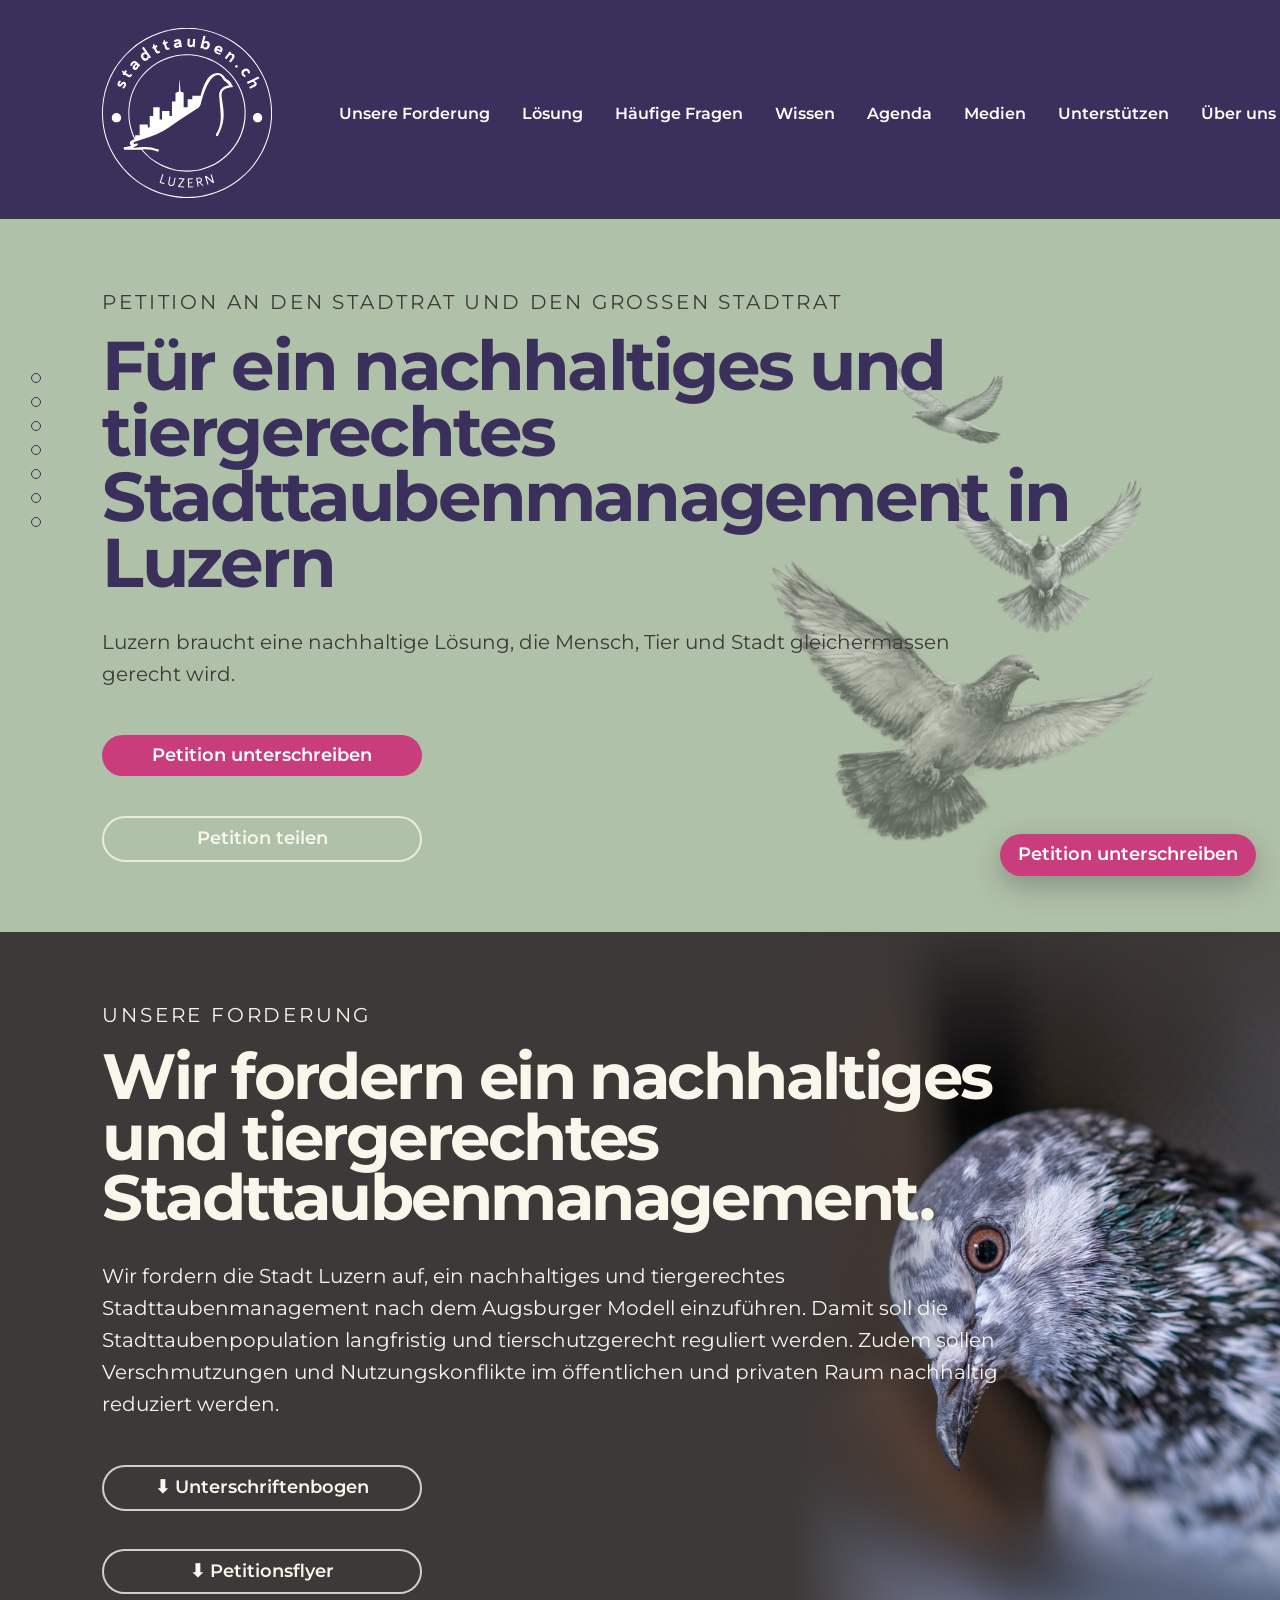
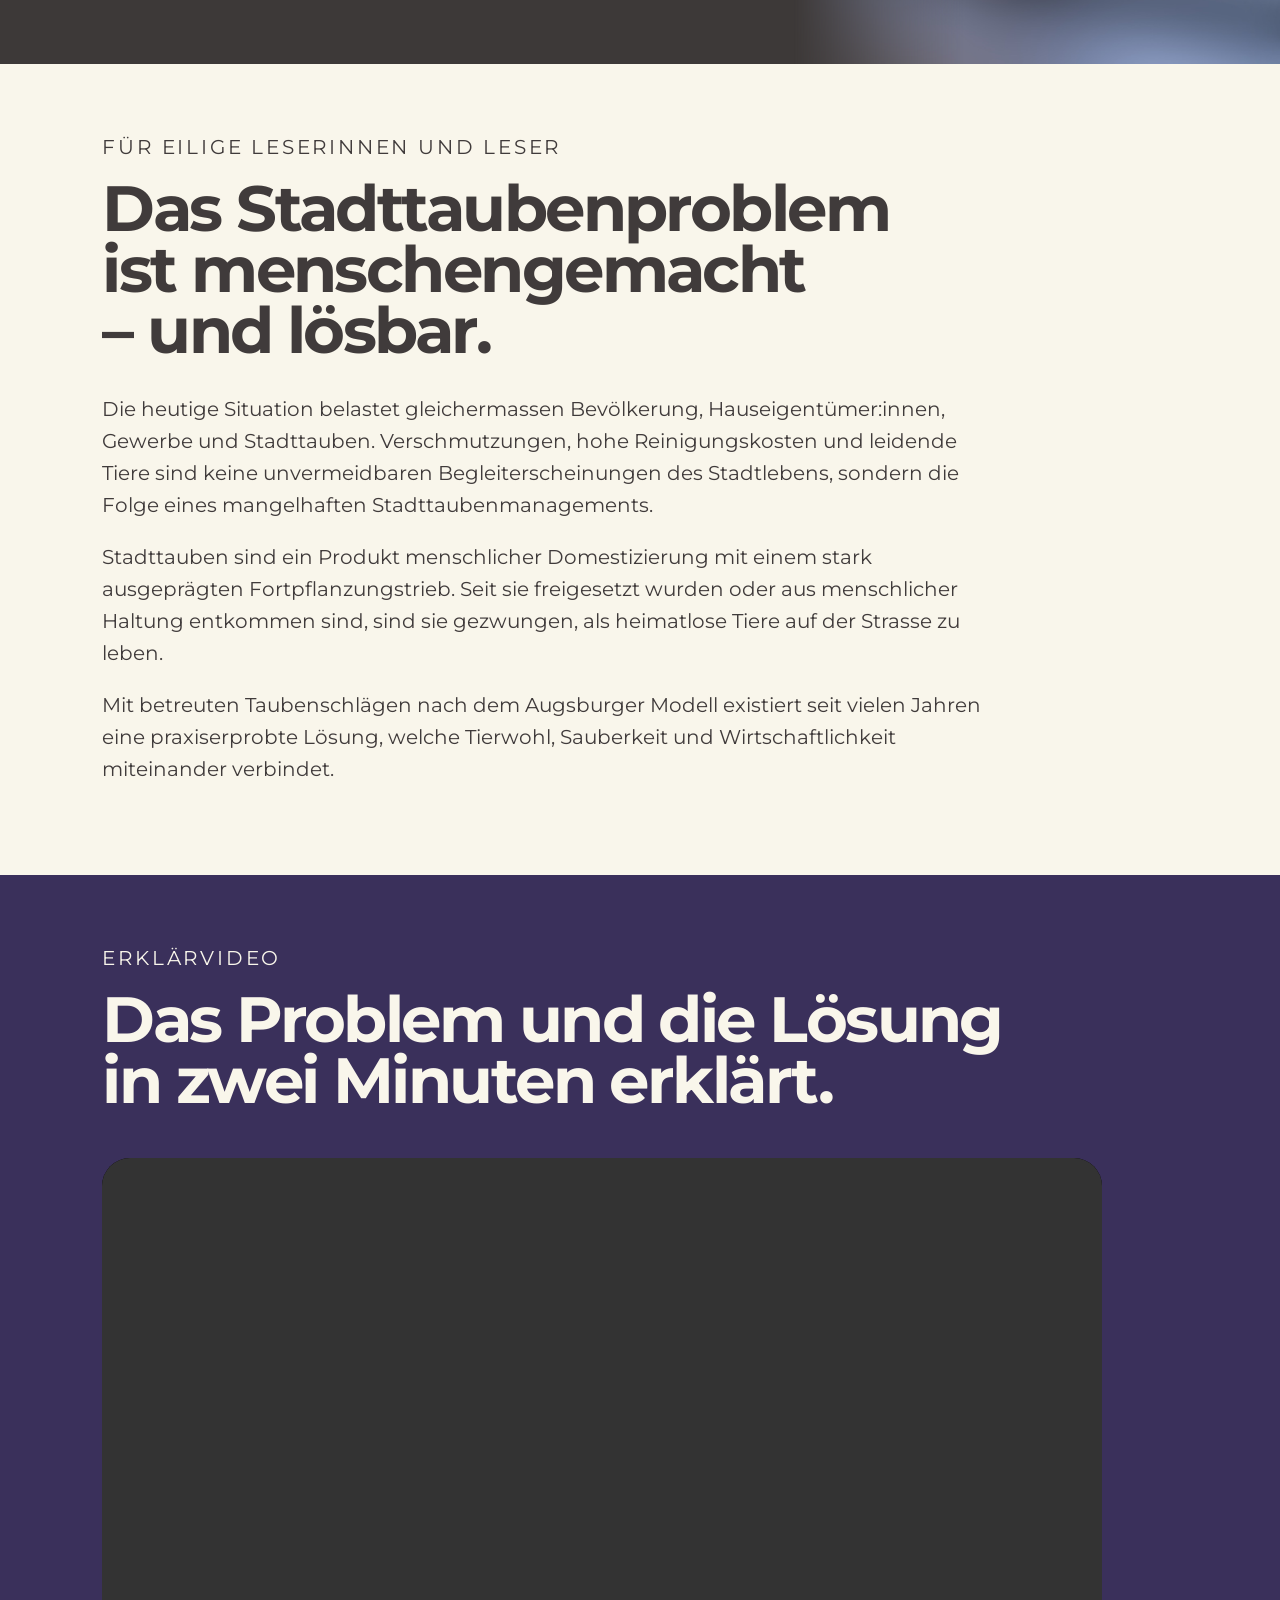
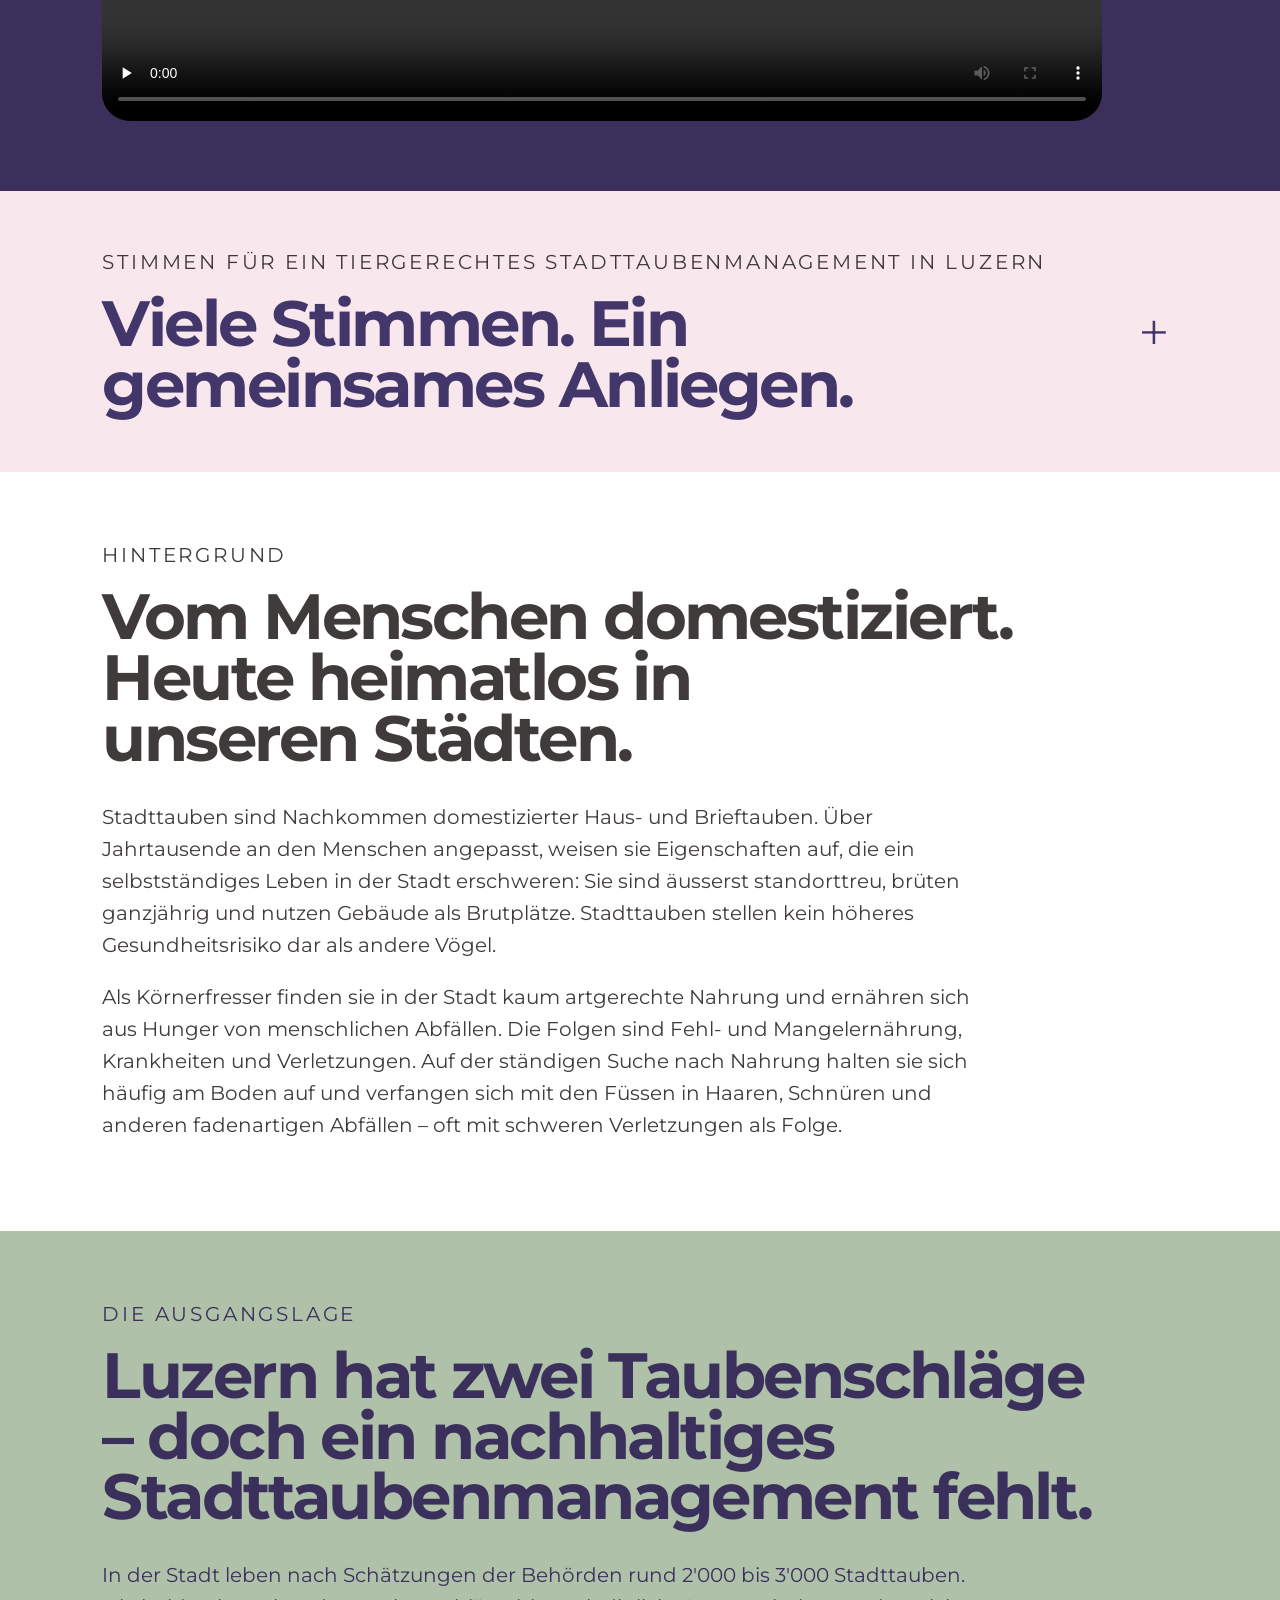
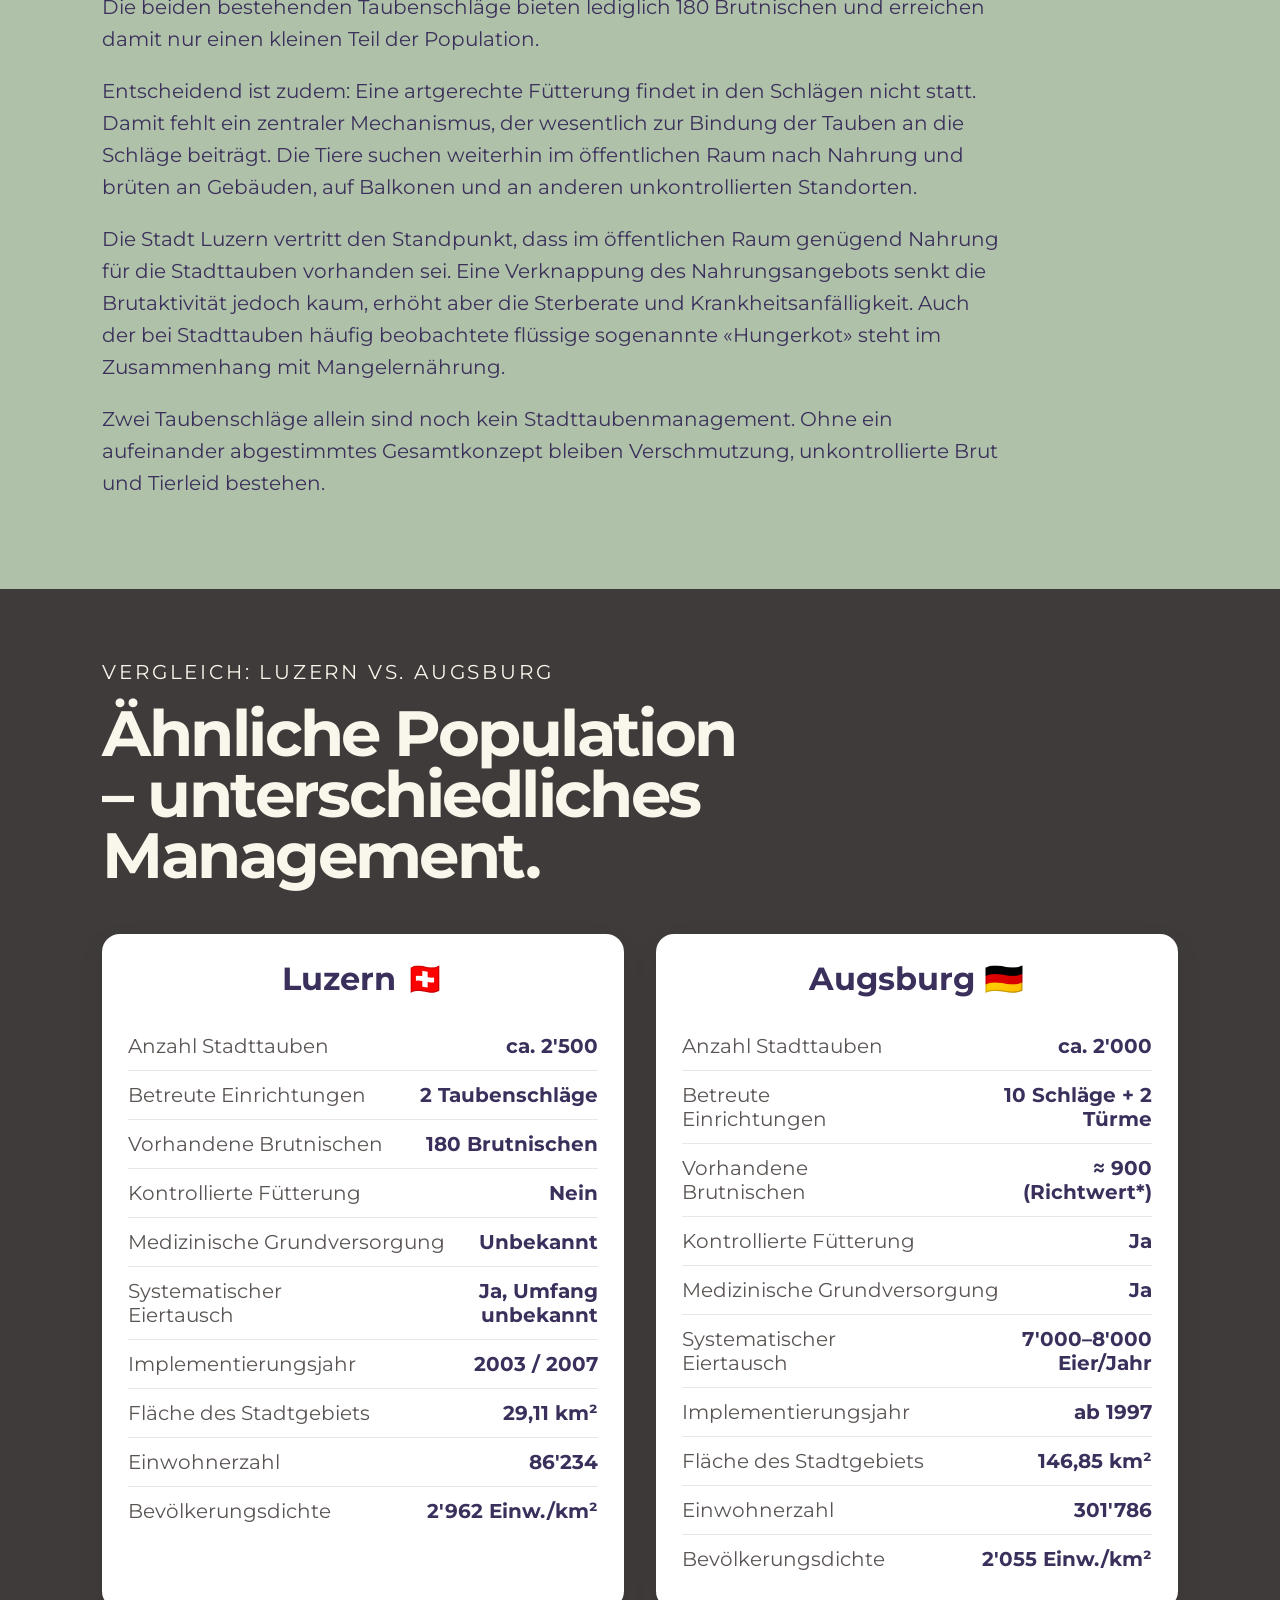
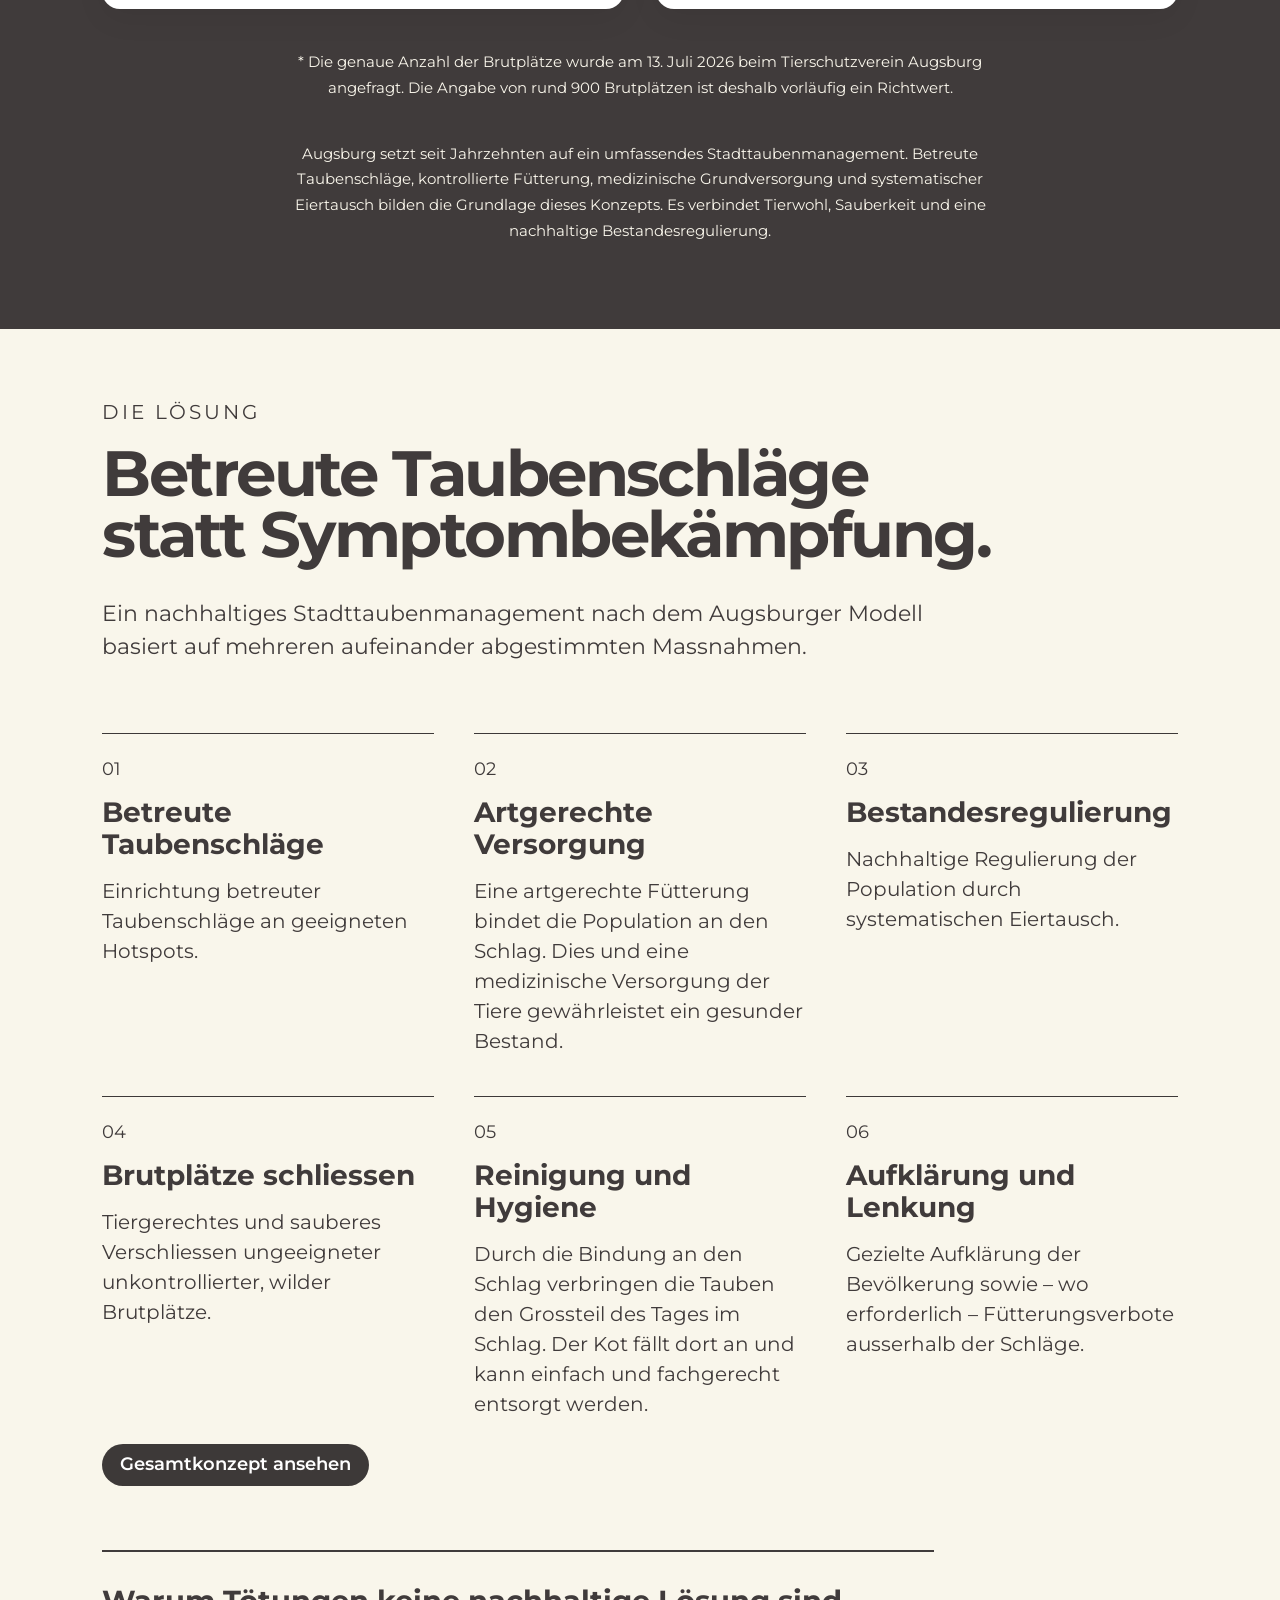
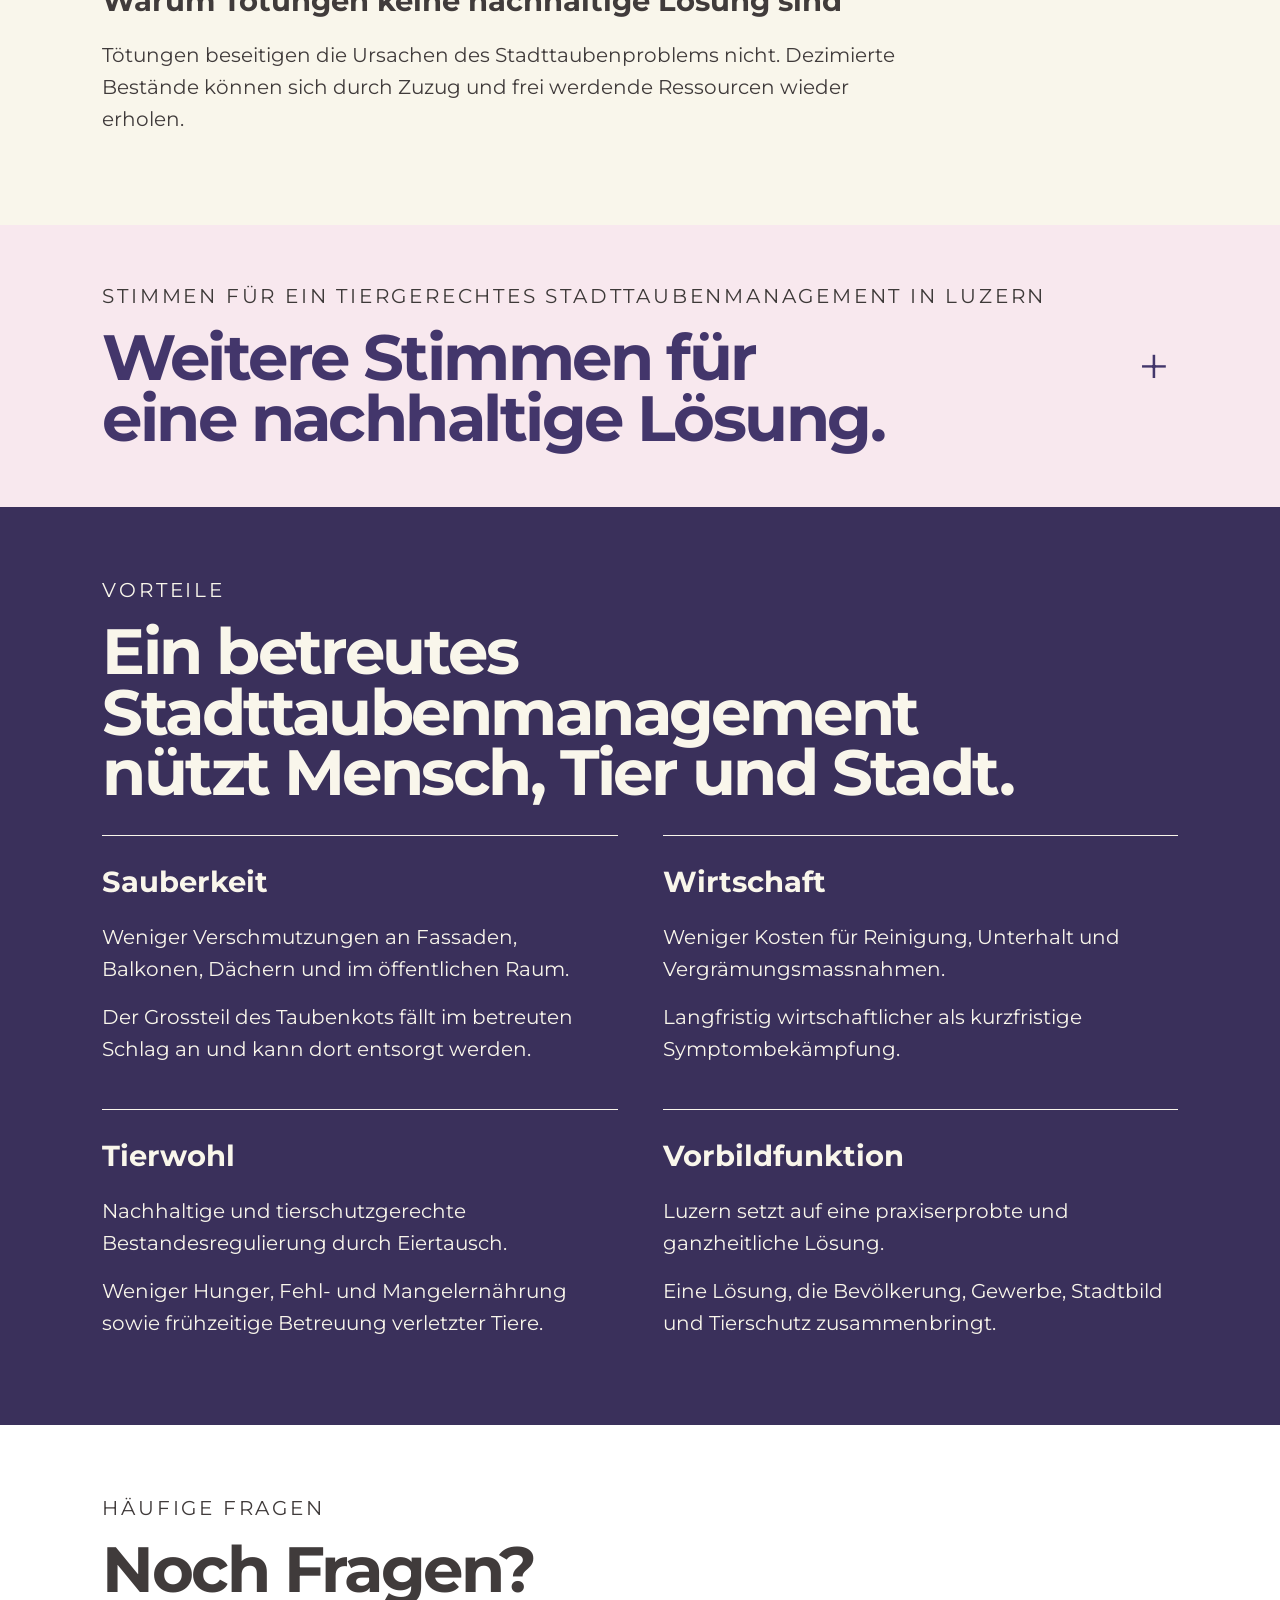
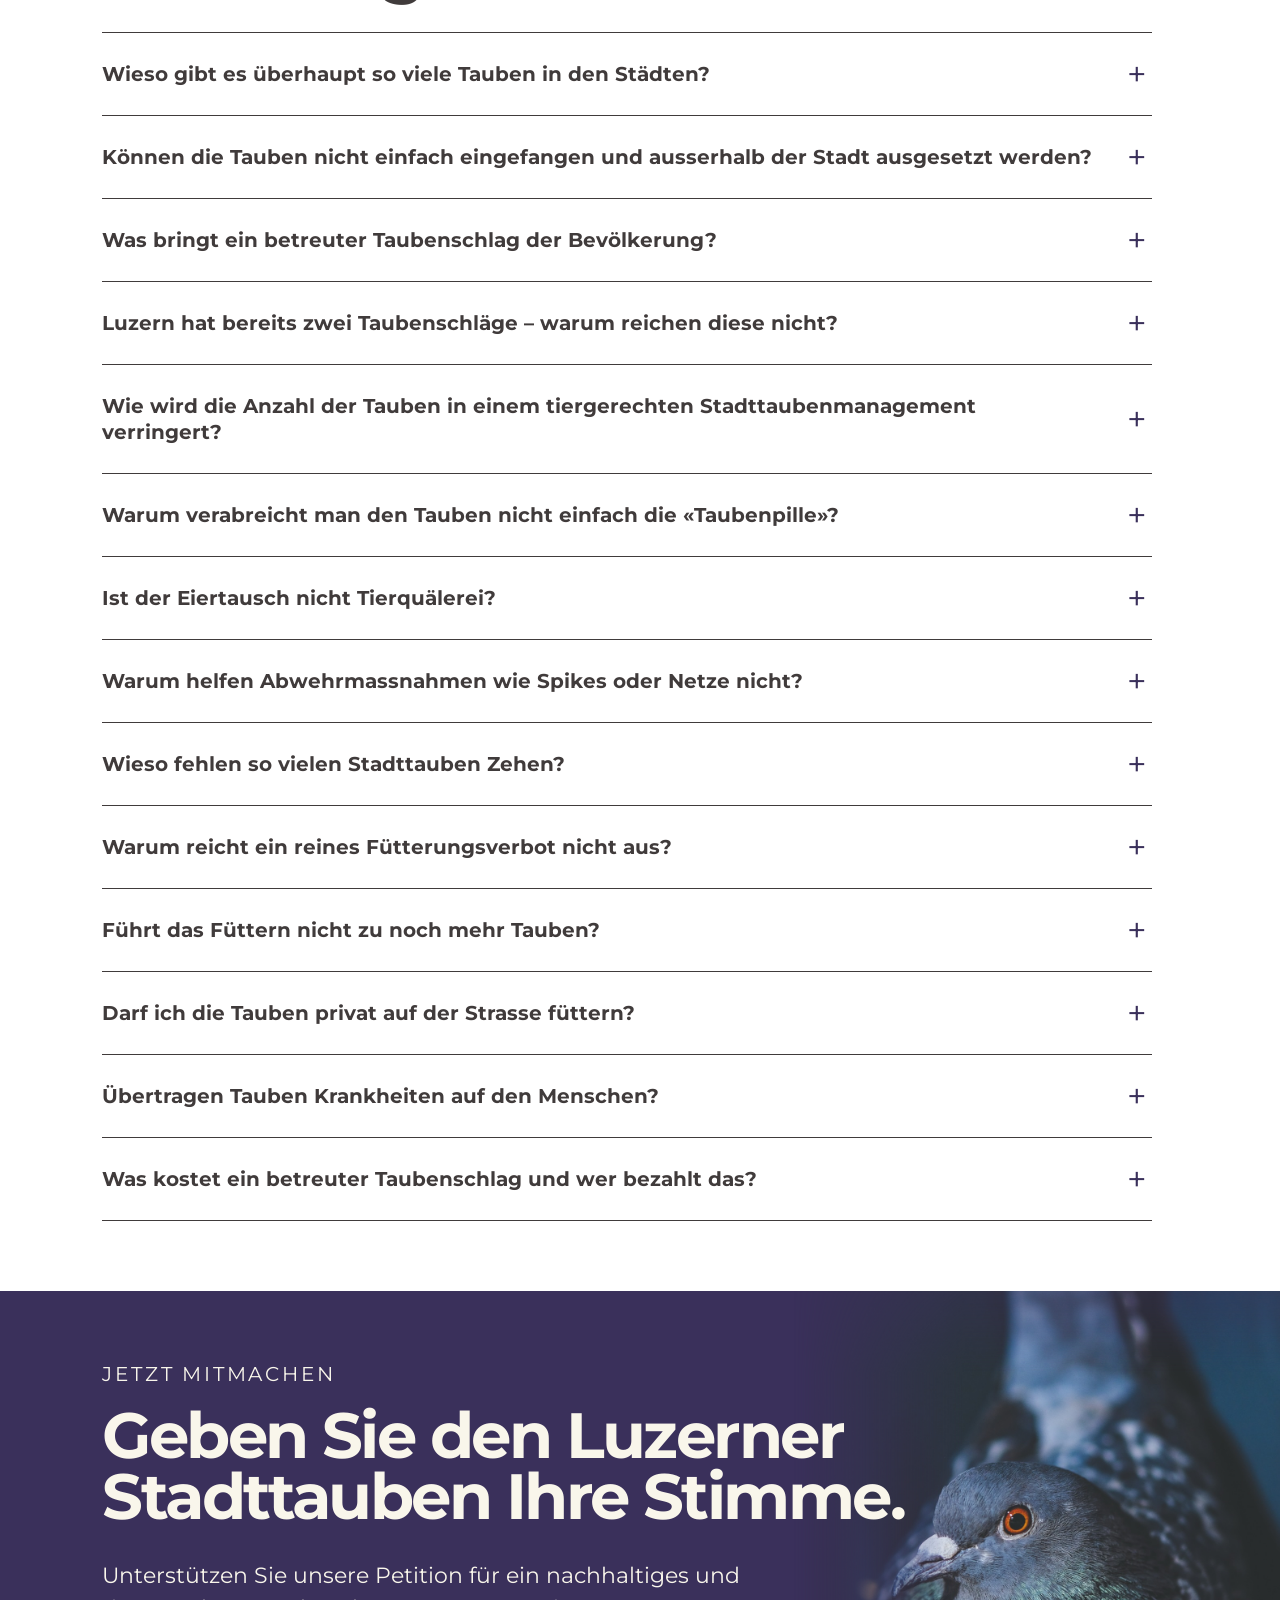
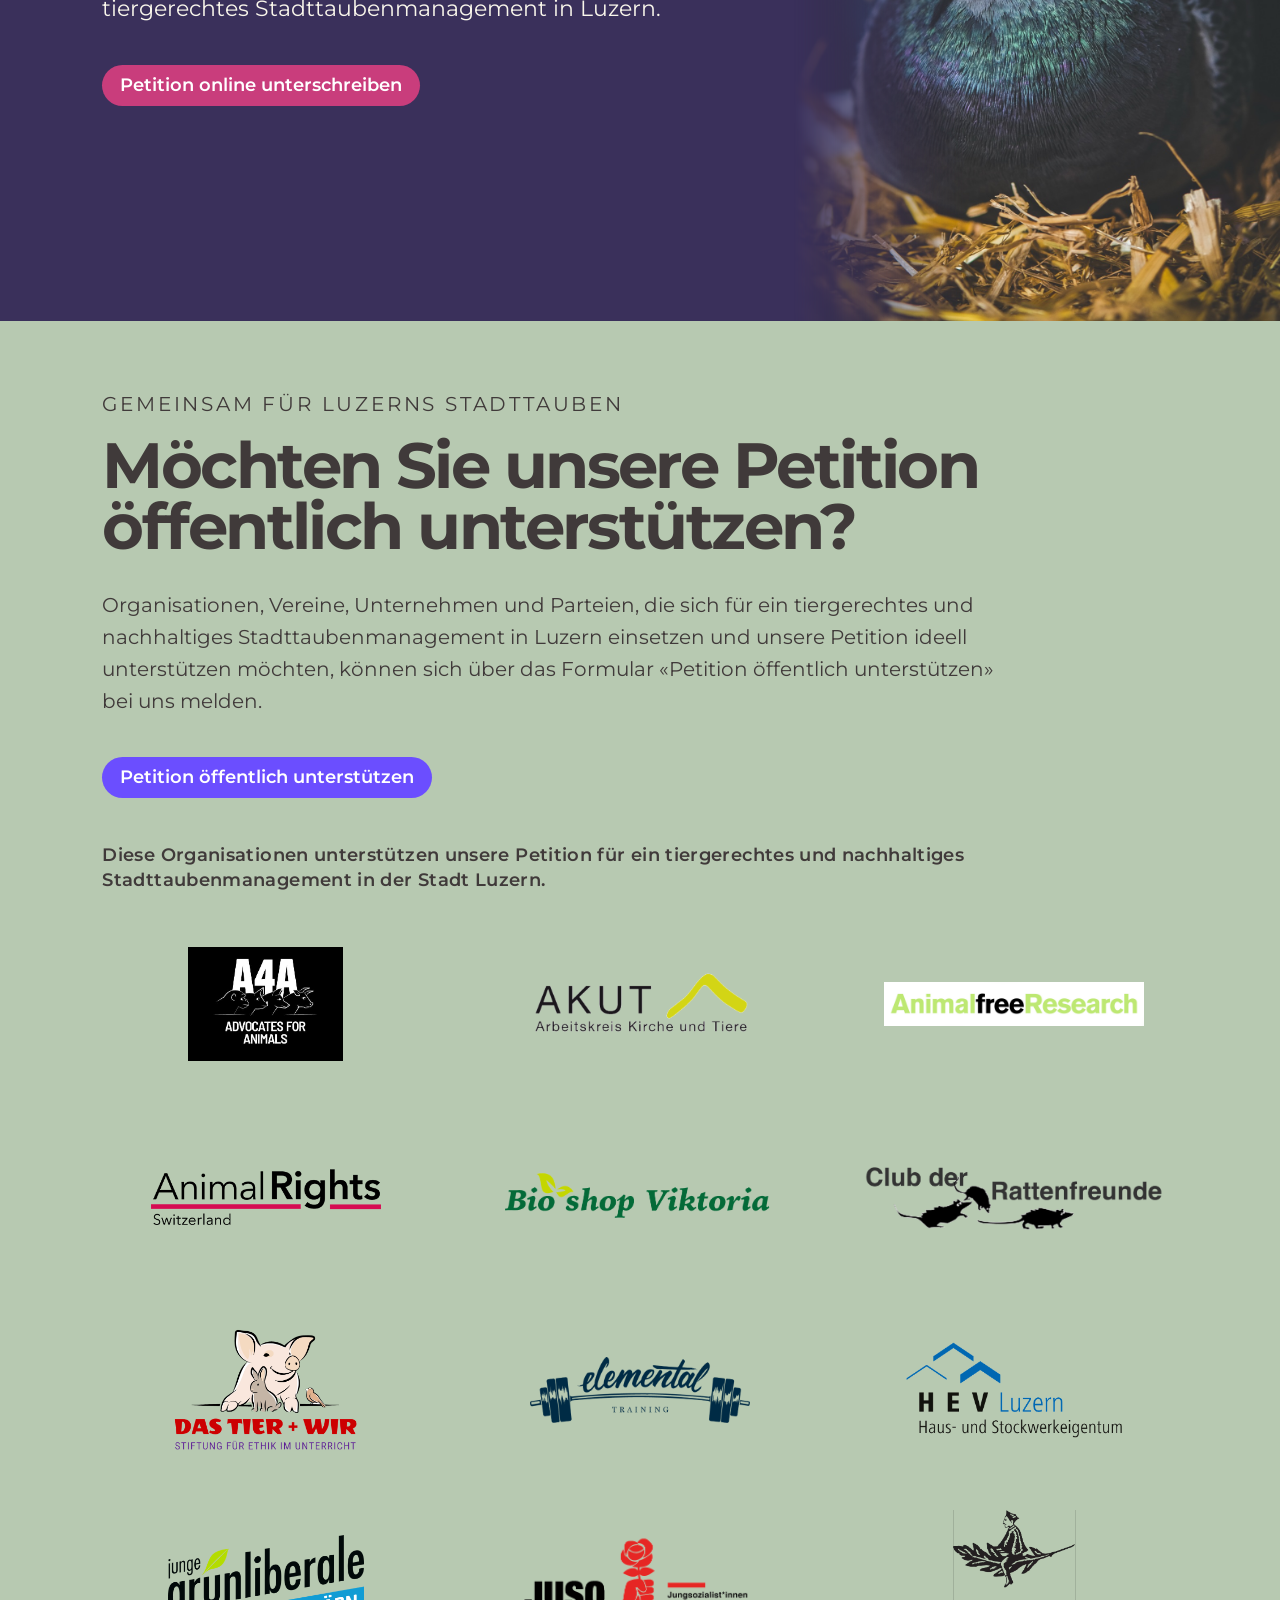
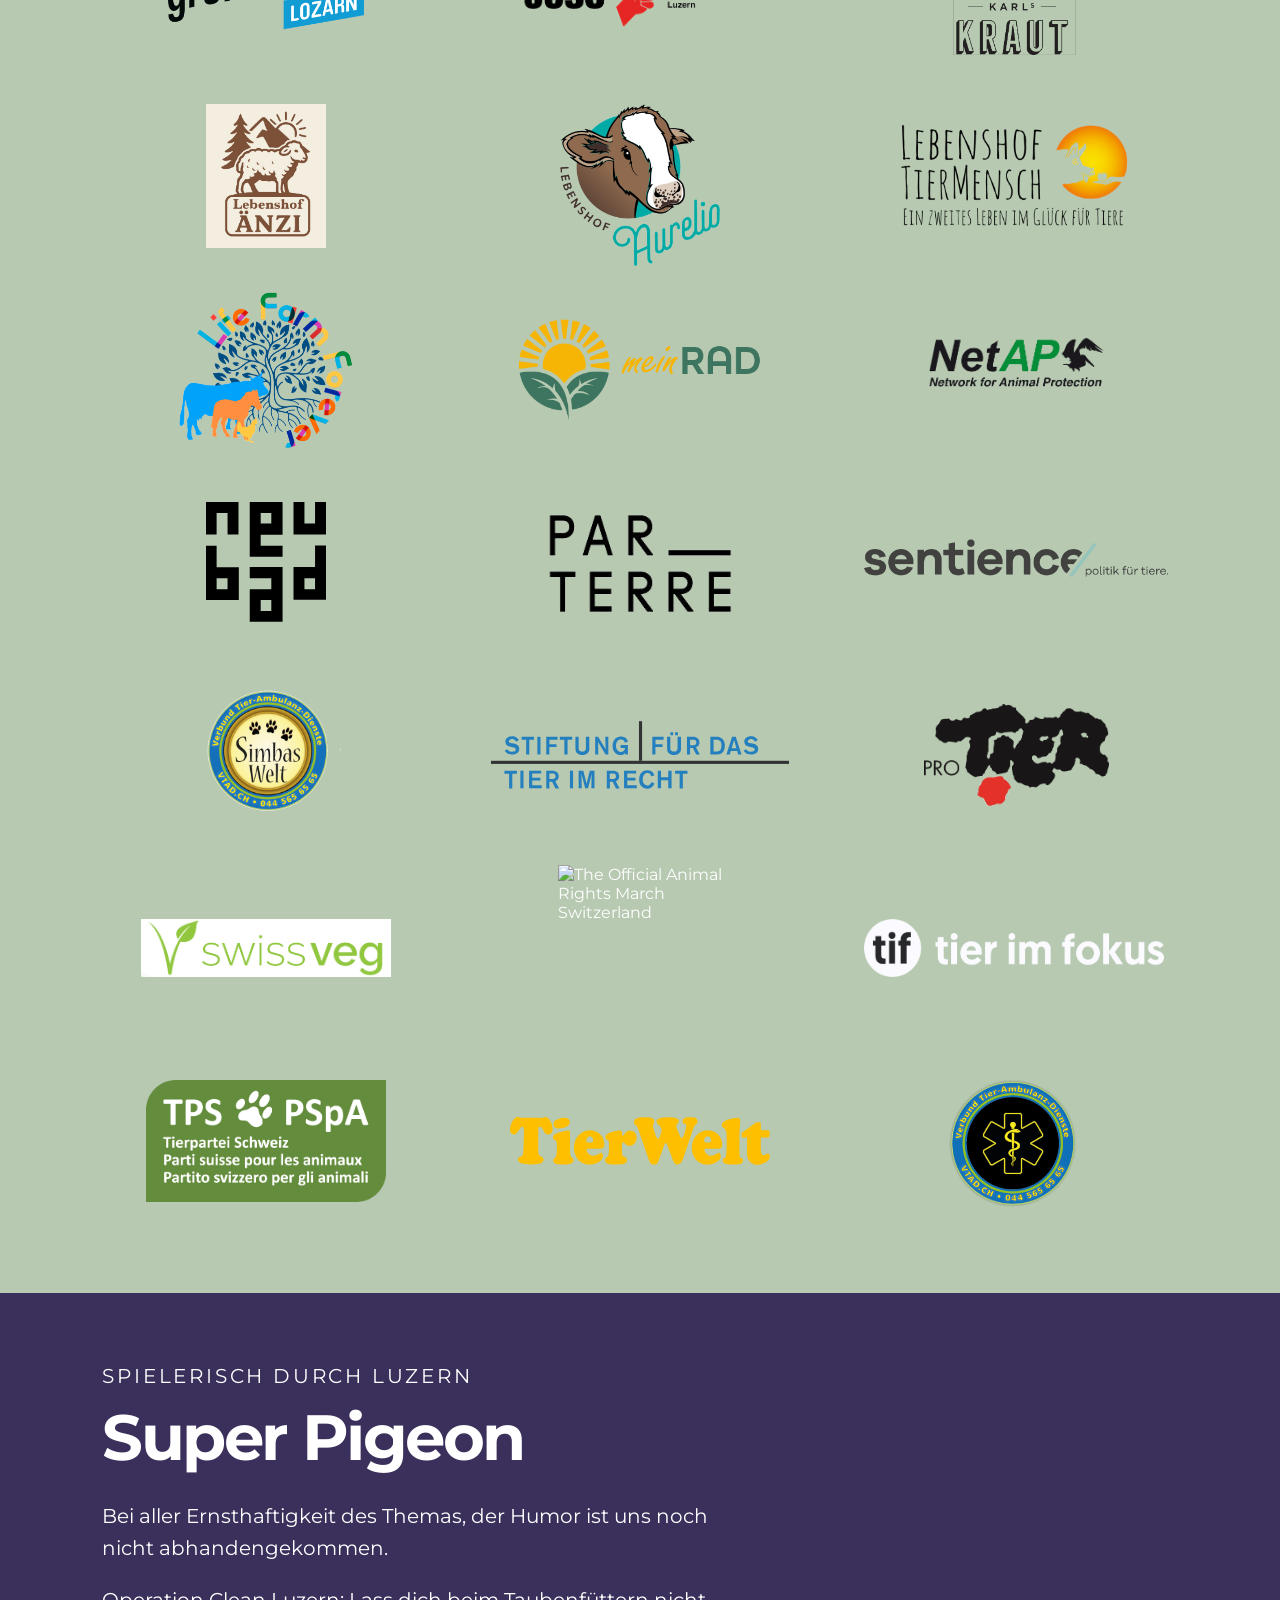
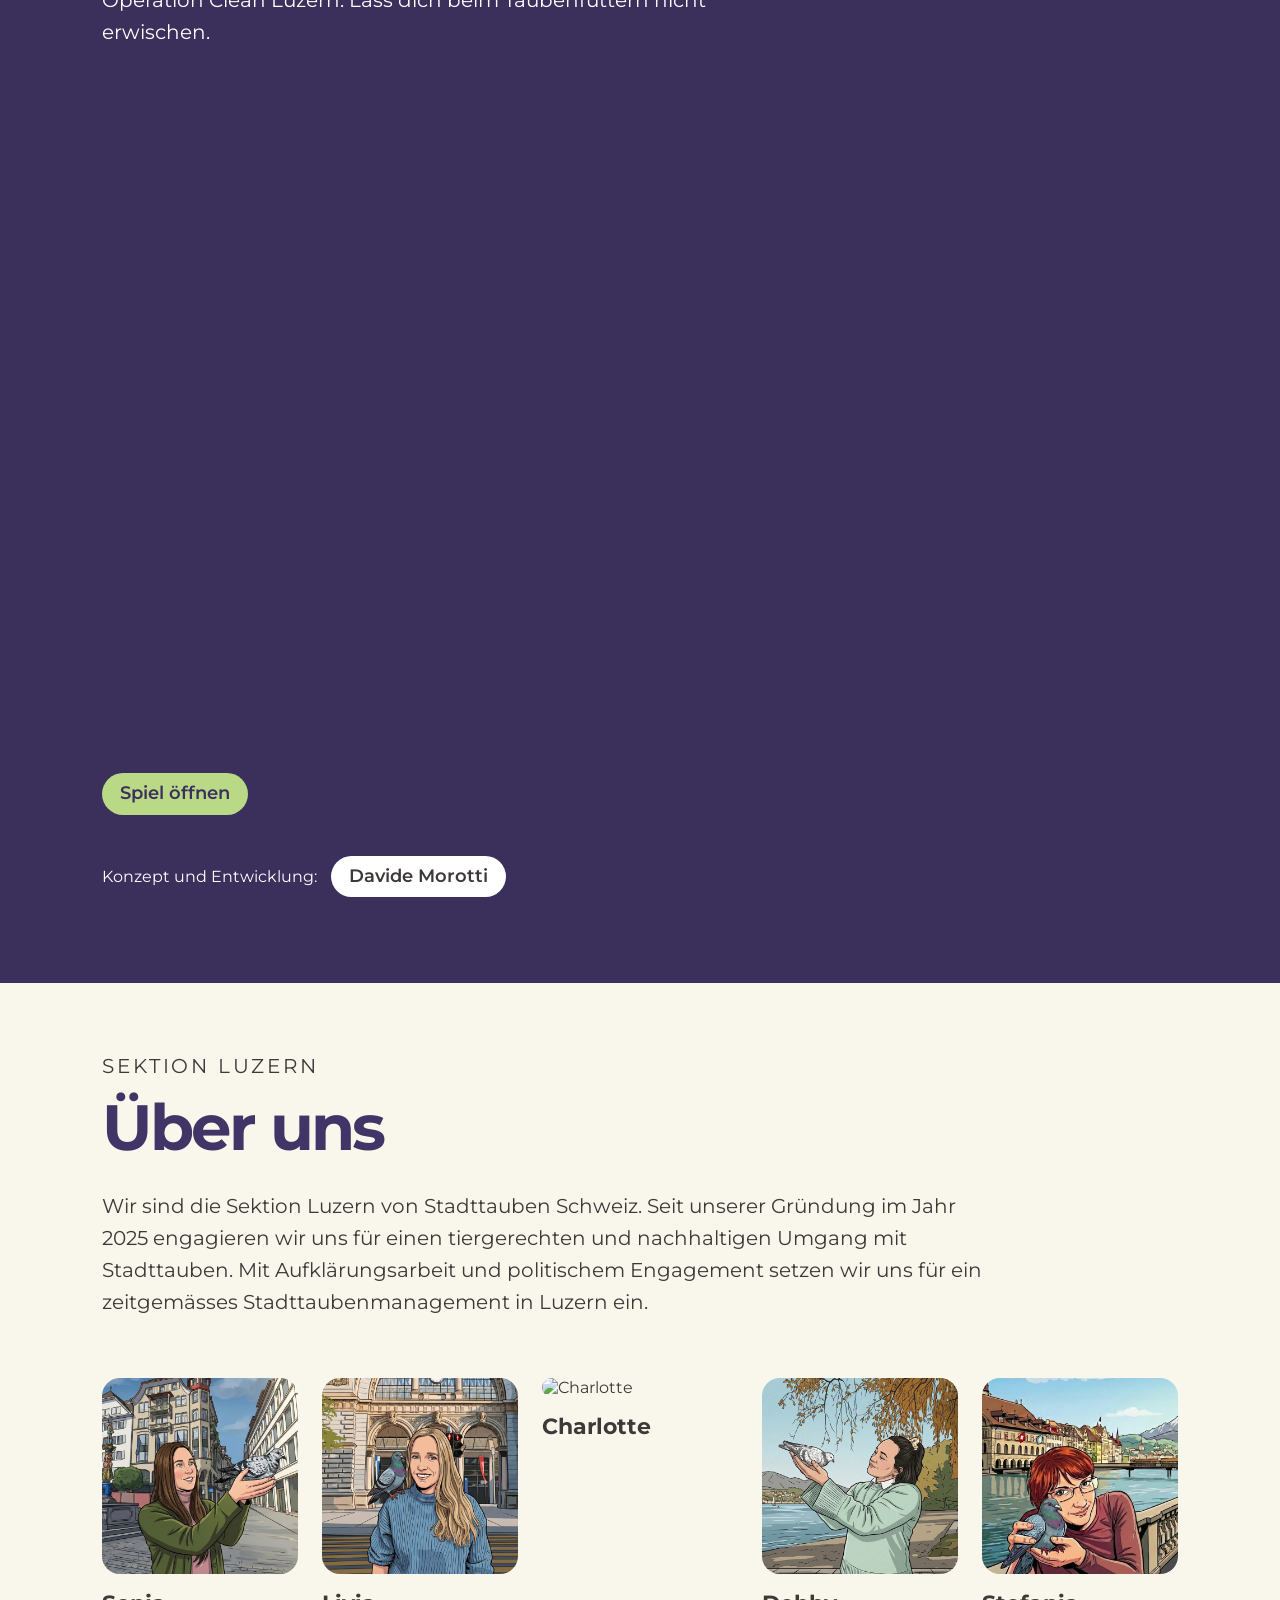
==== commit bb5b4d78: "Rename Advocates for Animals class to A4A" ====
--- a/index.html
+++ b/index.html
@@ -1347,7 +1347,7 @@
 
 
           <!-- Advocates for Animals -->
-          <a href="https://advocatesforanimals.ch/advocate/team-luzern/" class="supporter-logo supporter-logo--aaa"
+          <a href="https://advocatesforanimals.ch/advocate/team-luzern/" class="supporter-logo supporter-logo--a4a"
             target="_blank" rel="noopener noreferrer"
             aria-label="Advocates for Animals – Team Luzern – Webseite öffnen">
             <img loading="lazy" src="logos/advocates-for-animals.png" alt="Advocates for Animals – Team Luzern"
--- a/style.css
+++ b/style.css
@@ -1341,9 +1341,9 @@
 
 /* Bio Shop Viktoria */
 .supporter-logo--bioshop-viktoria img {
-    width: 250px;
-    max-width: 250px;
-    max-height: 95px;
+    width: 270px;
+    max-width: 270px;
+    max-height: 130px;
 }
 
 /* Karl's Kraut */
@@ -1355,9 +1355,9 @@
 
 /* Tier im Fokus */
 .supporter-logo--tif img {
-    width: 235px;
-    max-width: 235px;
-    max-height: 100px;
+    width: 300px;
+    max-width: 300px;
+    max-height: 150px;
 }
 
 
@@ -1483,9 +1483,9 @@
 /* Swissveg */
 
 .supporter-logo--swissveg img {
-    width: 190px;
-    max-width: 190px;
-    max-height: 95px;
+    width: 250px;
+    max-width: 250px;
+    max-height: 150px;
 }
 
 /* Lebenshof Aurelio */
@@ -1514,7 +1514,7 @@
 
 /* Advocates for Animals */
 
-.supporter-logo--aaa img {
+.supporter-logo--a4a img {
     width: 155px;
     max-width: 155px;
     max-height: 155px;
@@ -2734,65 +2734,6 @@
     white-space: nowrap;
 }
 
-/* Englische Kurzseite: Mobile */
-
-@media (max-width: 768px) {
-    .english-page #situation {
-        padding-bottom: 420px;
-    }
-
-
-    .english-page #why-it-falls-short,
-    .english-page #further-reading {
-        padding-top: 70px;
-        padding-bottom: 70px;
-    }
-
-    .english-page #petition {
-        padding-bottom: 280px;
-    }
-
-    .english-page #petition .section-pigeon-mitmachen {
-        right: -18%;
-        bottom: -8%;
-        width: 78%;
-    }
-
-    .english-page #petition .petition-buttons {
-        position: relative;
-        z-index: 3;
-        padding-right: 20%;
-    }
-
-    .english-page #petition .petition-form-button {
-        position: relative;
-        z-index: 3;
-        transform: translateY(20px);
-    }
-
-    .english-page .copyright {
-        display: block;
-        line-height: 1.7;
-    }
-
-    .english-page .copyright span,
-    .english-page .copyright a {
-        display: inline;
-        margin: 0;
-        padding: 0;
-    }
-}
-
-@media (min-width: 769px) {
-    .english-page .hero .section-label {
-        display: inline-block;
-        width: max-content;
-        max-width: none;
-        white-space: nowrap;
-        font-size: 20px;
-    }
-}
-
 /* ========================================
    MOBILE
 ======================================== */
@@ -2899,6 +2840,77 @@
         white-space: nowrap;
     }
 
+}
+
+/* Englische Kurzseite: Mobile */
+
+@media (max-width: 768px) {
+    .english-page #situation {
+        padding-bottom: 420px;
+    }
+
+    .english-page #why-it-falls-short,
+    .english-page #further-reading {
+        padding-top: 70px;
+        padding-bottom: 70px;
+    }
+
+    .english-page #further-reading .petition-form-button {
+        margin-top: 24px;
+    }
+
+    .english-page #petition {
+        padding-bottom: 280px;
+    }
+
+    .english-page #petition .section-pigeon-mitmachen {
+        right: -18%;
+        bottom: -8%;
+        width: 78%;
+    }
+
+    .english-page #petition .petition-buttons {
+        position: relative;
+        z-index: 3;
+        padding-right: 20%;
+    }
+
+    .english-page #petition .petition-form-button {
+        position: relative;
+        z-index: 3;
+        margin-top: -12px;
+        transform: translateY(20px);
+    }
+
+    .english-page .hero {
+        padding-bottom: 330px;
+    }
+
+    .english-page #share-petition-hero {
+        margin-top: 24px;
+    }
+
+    .english-page .copyright {
+        display: block;
+        line-height: 1.7;
+    }
+
+    .english-page .copyright span,
+    .english-page .copyright a {
+        display: inline;
+        margin: 0;
+        padding: 0;
+    }
+}
+
+@media (min-width: 769px) {
+    .english-page .hero .section-label {
+        display: inline-block;
+        width: max-content;
+        max-width: none;
+        white-space: nowrap;
+        font-size: 20px;
+    }
 }
 
 /* Mobile Buttons */
@@ -3281,68 +3293,68 @@
         max-height: 125px;
         margin: 0 auto;
         object-fit: contain;
-    
-}
-
-/* Optischer Ausgleich einzelner Unterstützer-Logos */
-
-main .supporters-grid .supporter-logo--jglp img {
-    max-width: 220px;
-    max-height: 108px;
-}
-
-main .supporters-grid .supporter-logo--tierpartei img {
-    max-width: 225px;
-    max-height: 110px;
-}
-
-main .supporters-grid .supporter-logo--aaa img {
-    max-width: 155px;
-    max-height: 112px;
-}
-
-main .supporters-grid .supporter-logo--animalrights img {
-    max-width: 245px;
-    max-height: 112px;
-}
-
-main .supporters-grid .supporter-logo--elemental img {
-    max-width: 250px;
-    max-height: 110px;
-}
-
-main .supporters-grid .supporter-logo--swissveg img {
-    max-width: 250px;
-    max-height: 110px;
-}
-
-main .supporters-grid .supporter-logo--animalrightsmarch img {
-    max-width: 140px;
-    max-height: 140px;
-}
-
-/* Weitere optische Feinjustierung auf Mobile */
-
-main .supporters-grid .supporter-logo--aurelio img {
-    max-width: 145px;
-    max-height: 145px;
-}
-
-main .supporters-grid .supporter-logo--karls-kraut img {
-    max-width: 125px;
-    max-height: 145px;
-}
-
-main .supporters-grid .supporter-logo--aenzi img {
-    max-width: 125px;
-    max-height: 145px;
-}
-
-main .supporters-grid .supporter-logo--simbaswelt img,
-main .supporters-grid .supporter-logo--vtad img {
-    max-width: 150px;
-    max-height: 150px;
-}
+
+    }
+
+    /* Optischer Ausgleich einzelner Unterstützer-Logos */
+
+    main .supporters-grid .supporter-logo--jglp img {
+        max-width: 220px;
+        max-height: 108px;
+    }
+
+    main .supporters-grid .supporter-logo--tierpartei img {
+        max-width: 225px;
+        max-height: 110px;
+    }
+
+    main .supporters-grid .supporter-logo--a4a img {
+        max-width: 155px;
+        max-height: 112px;
+    }
+
+    main .supporters-grid .supporter-logo--animalrights img {
+        max-width: 245px;
+        max-height: 112px;
+    }
+
+    main .supporters-grid .supporter-logo--elemental img {
+        max-width: 270px;
+        max-height: 130px;
+    }
+
+    main .supporters-grid .supporter-logo--swissveg img {
+        max-width: 250px;
+        max-height: 110px;
+    }
+
+    main .supporters-grid .supporter-logo--animalrightsmarch img {
+        max-width: 140px;
+        max-height: 140px;
+    }
+
+    /* Weitere optische Feinjustierung auf Mobile */
+
+    main .supporters-grid .supporter-logo--aurelio img {
+        max-width: 145px;
+        max-height: 145px;
+    }
+
+    main .supporters-grid .supporter-logo--karls-kraut img {
+        max-width: 125px;
+        max-height: 145px;
+    }
+
+    main .supporters-grid .supporter-logo--aenzi img {
+        max-width: 125px;
+        max-height: 145px;
+    }
+
+    main .supporters-grid .supporter-logo--simbaswelt img,
+    main .supporters-grid .supporter-logo--vtad img {
+        max-width: 150px;
+        max-height: 150px;
+    }
 }
 
 /* Ende Mobile ideelle Unterstützer */
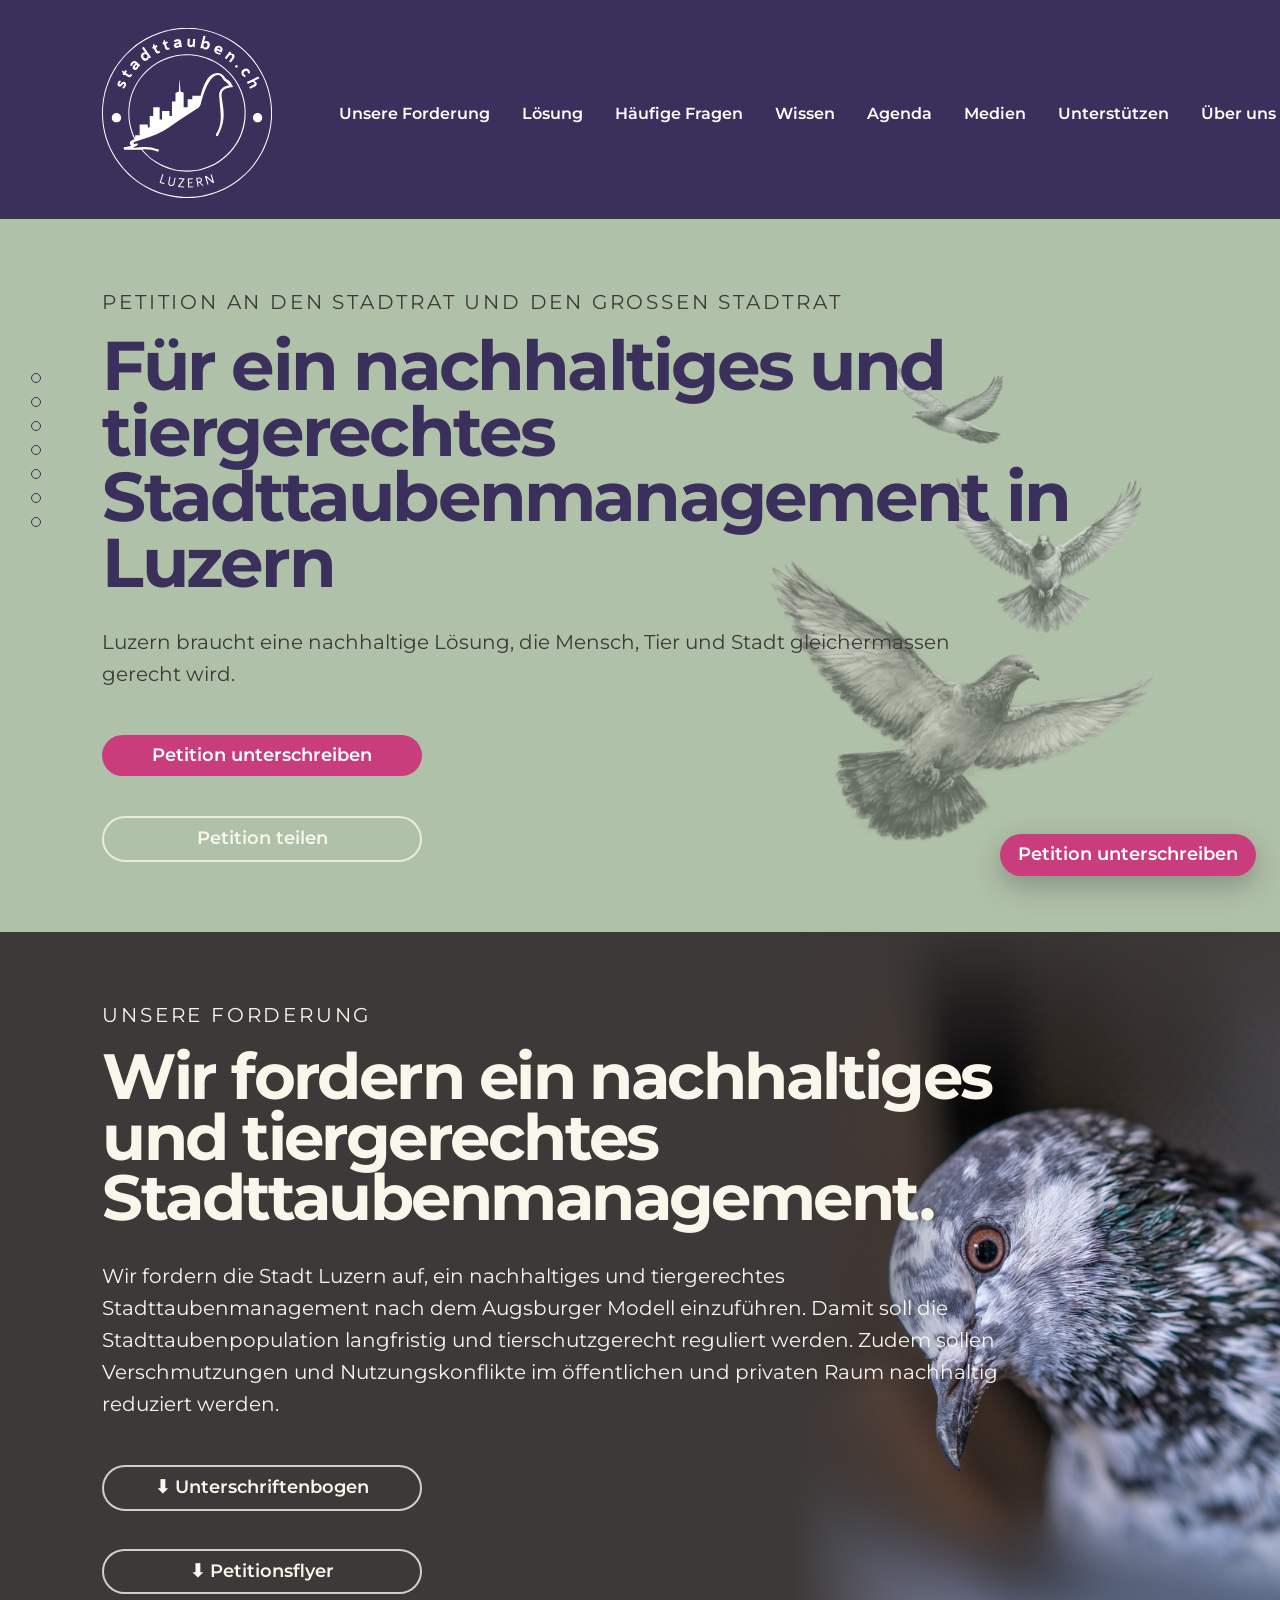
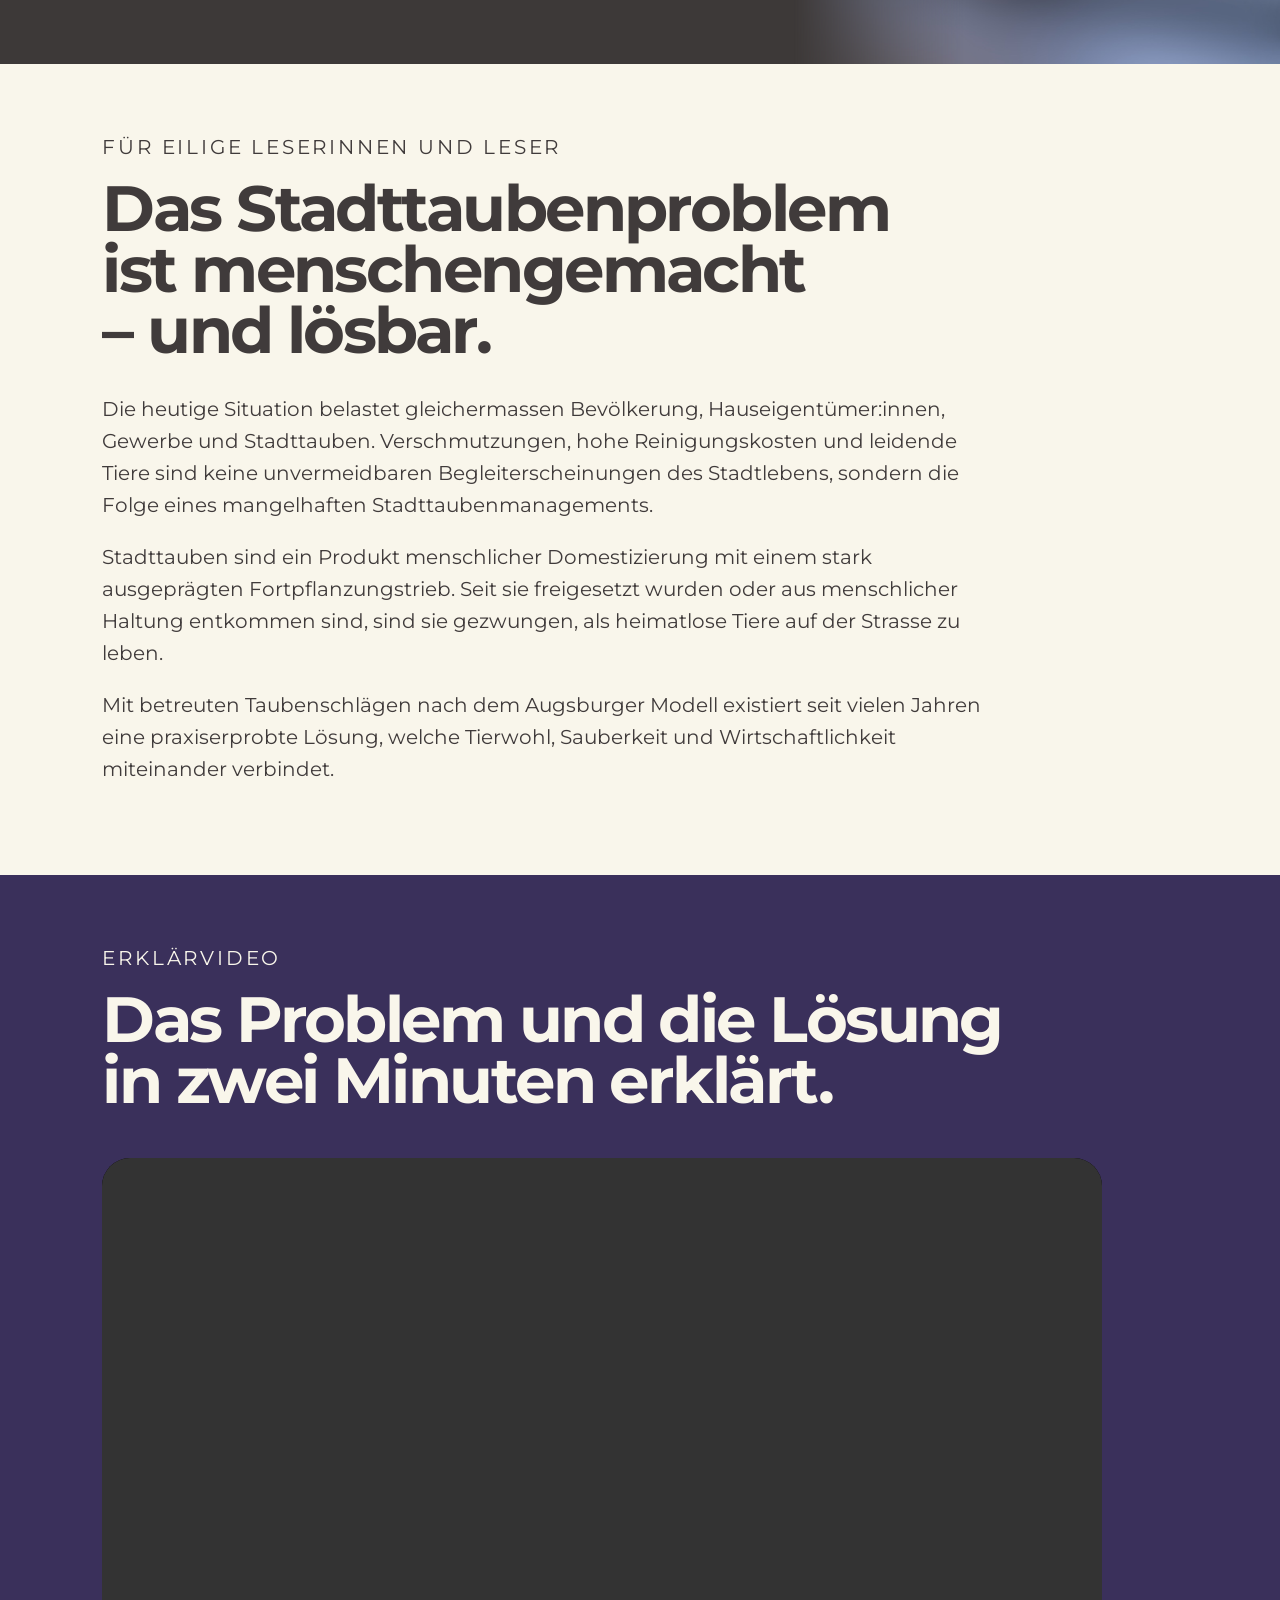
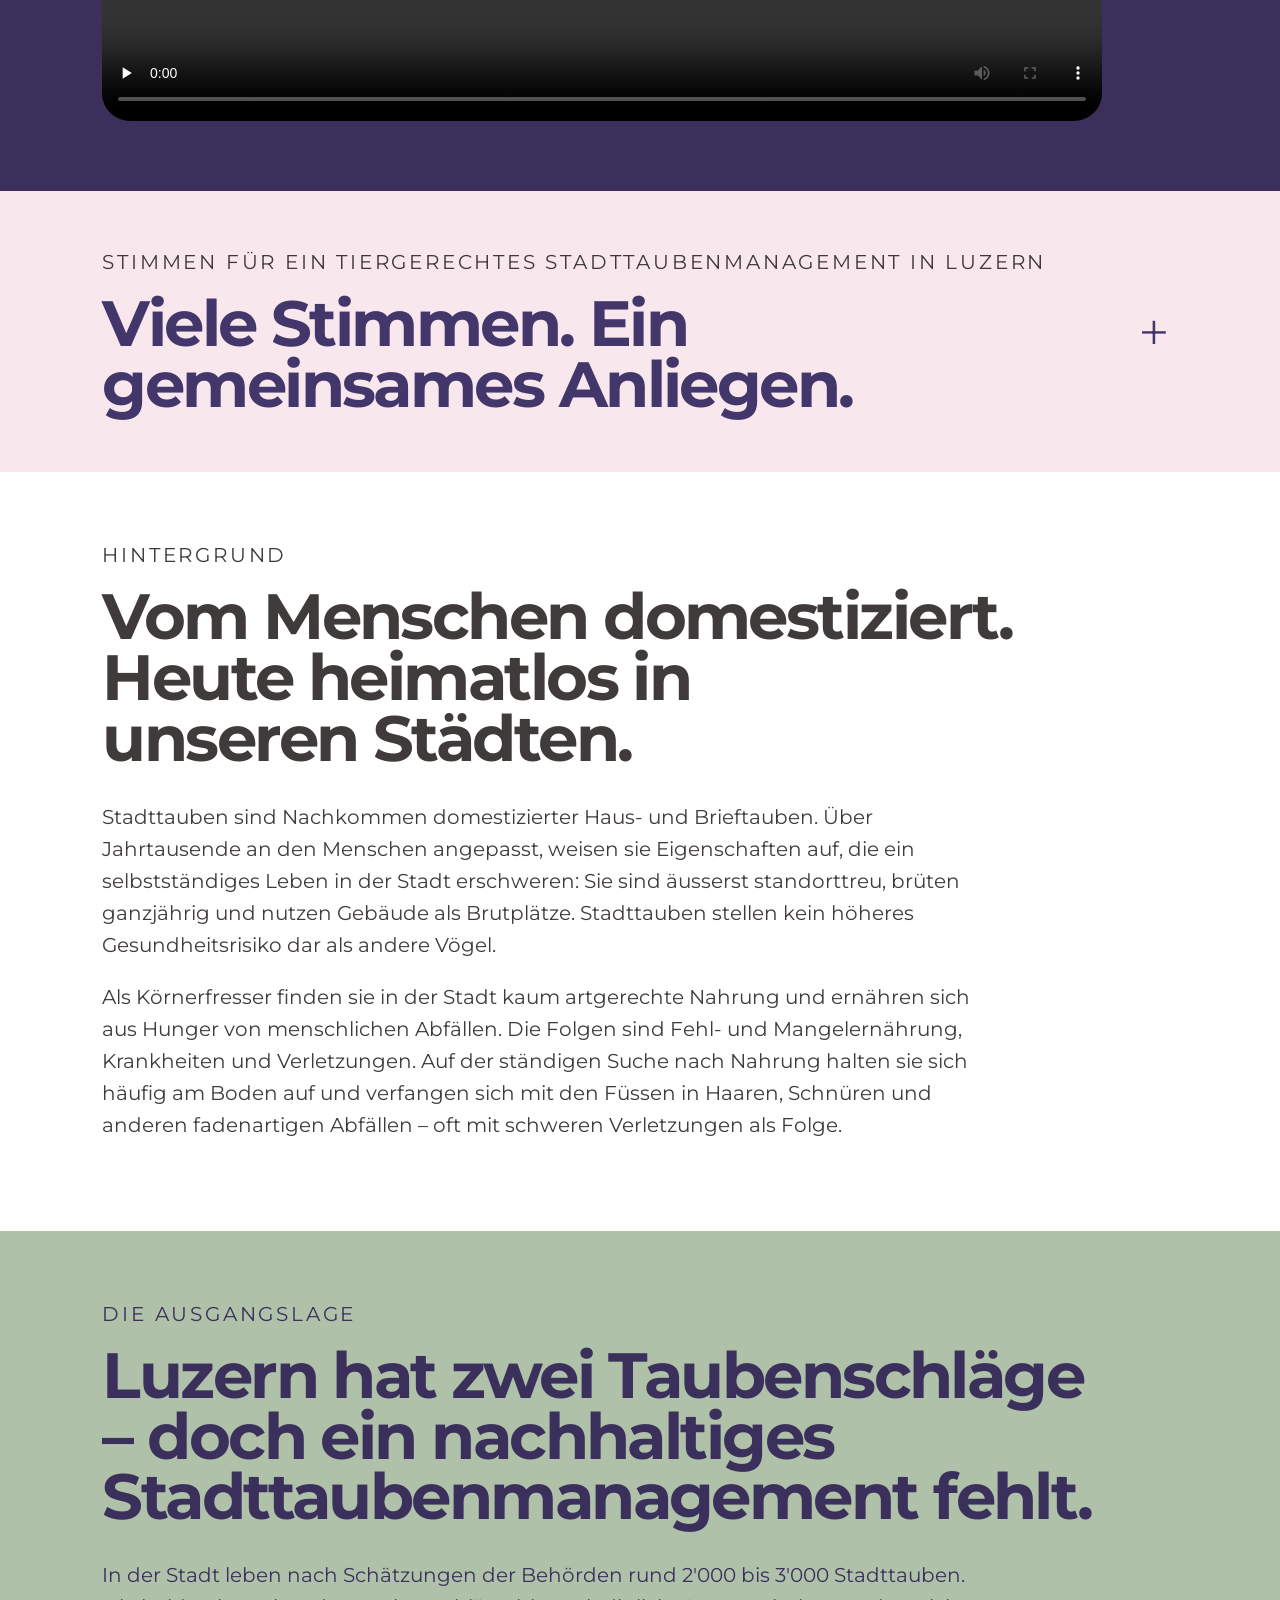
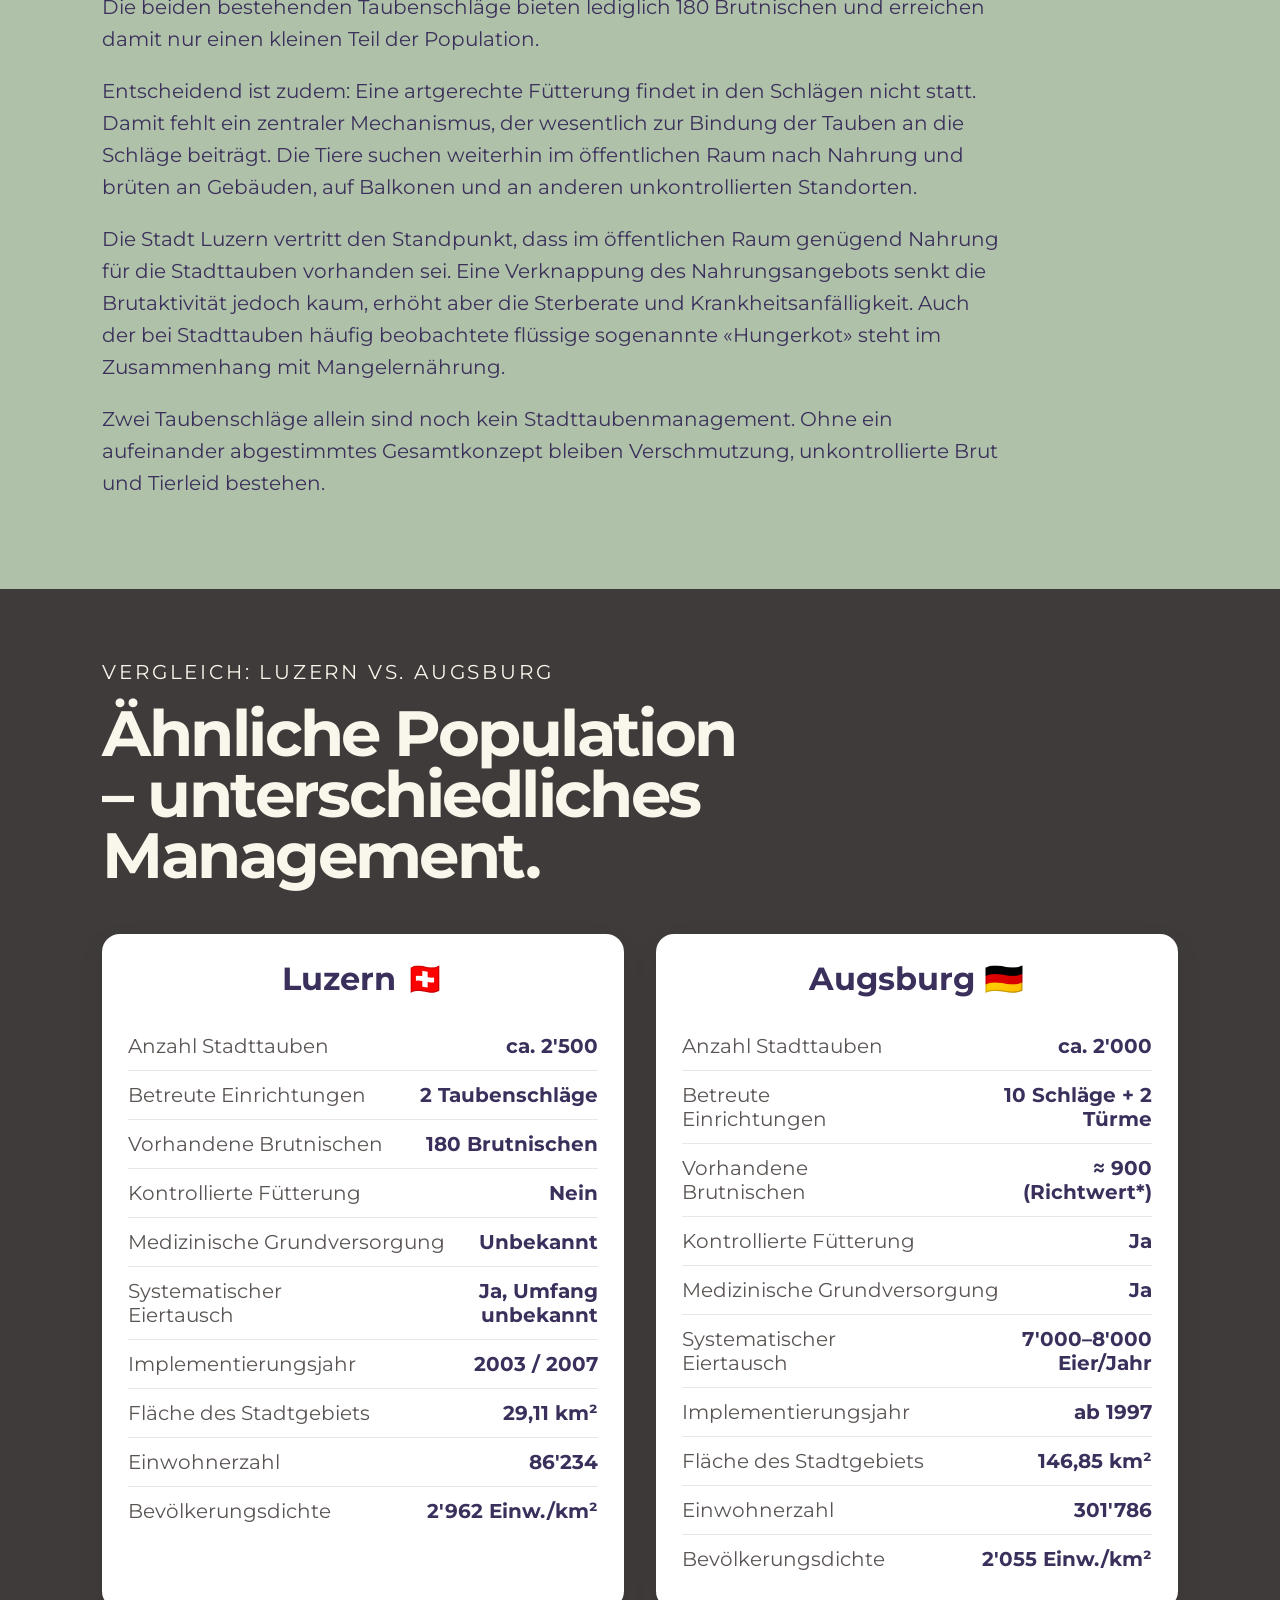
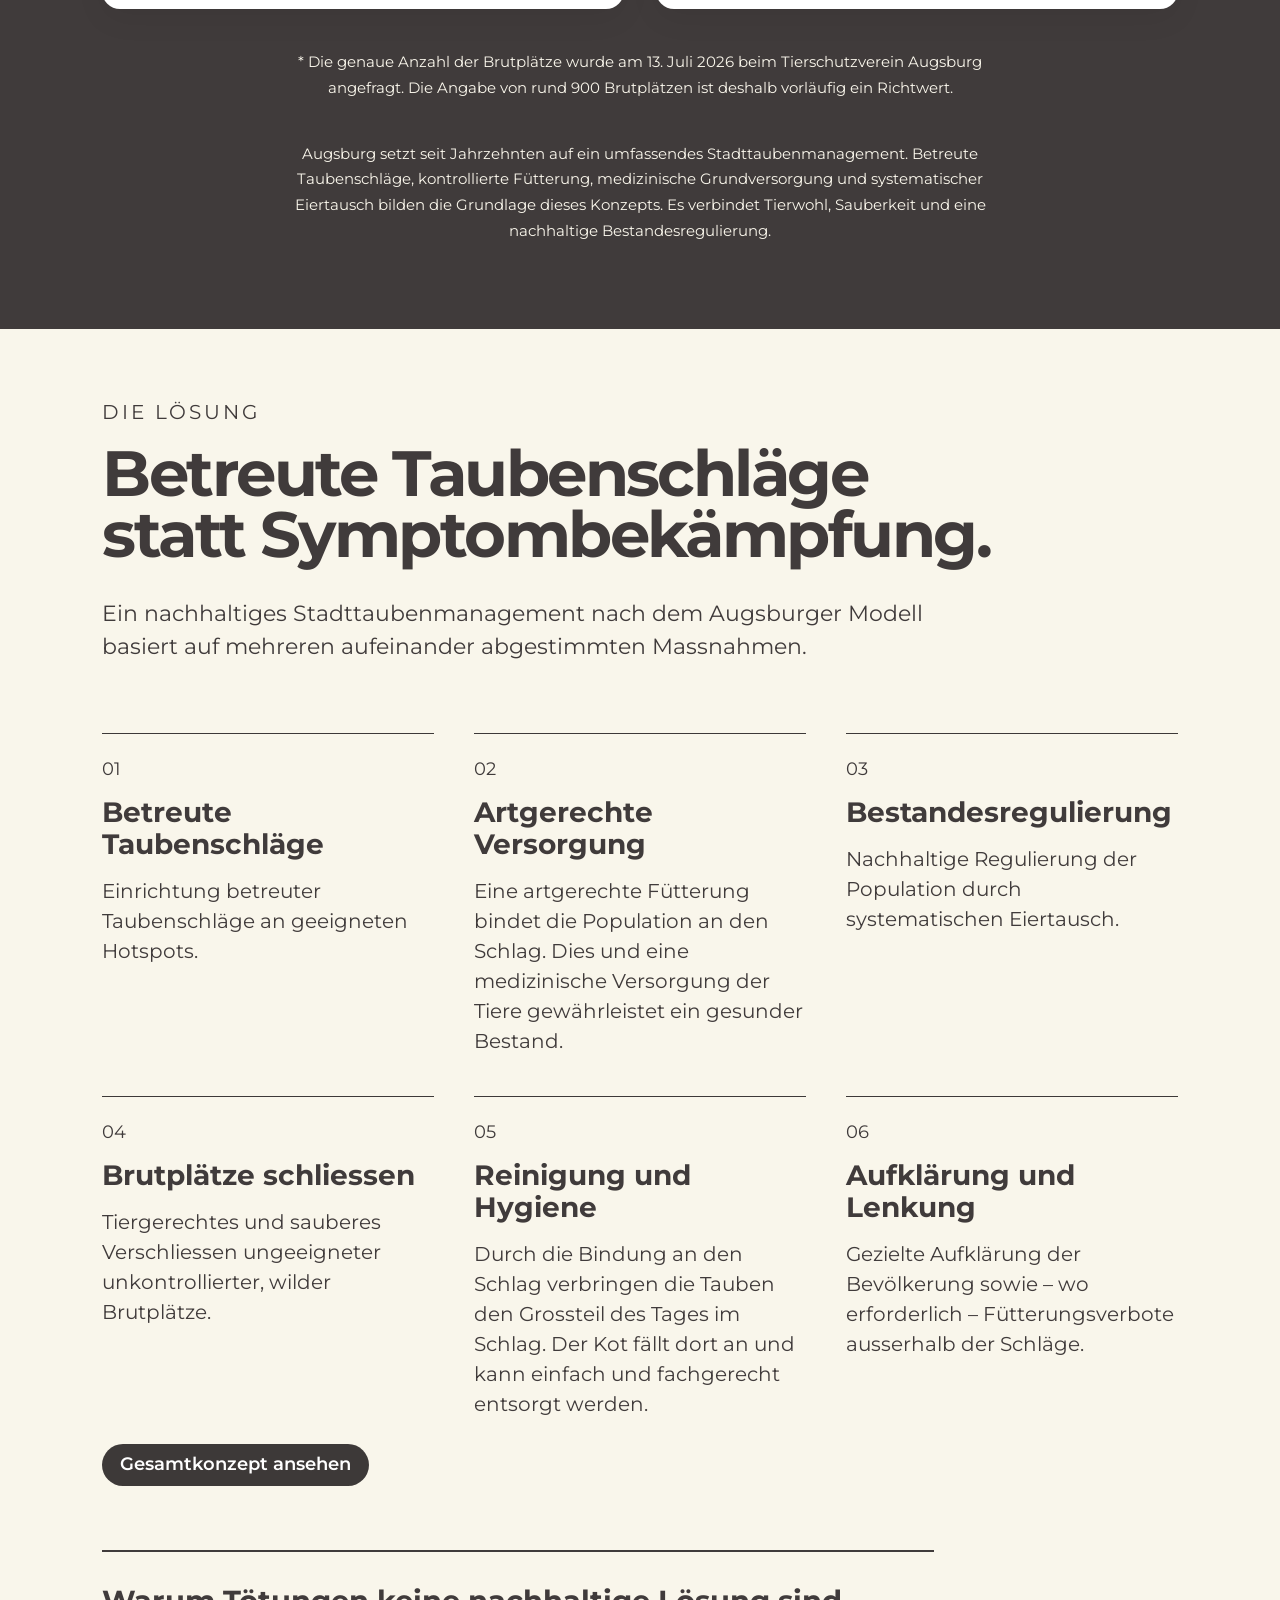
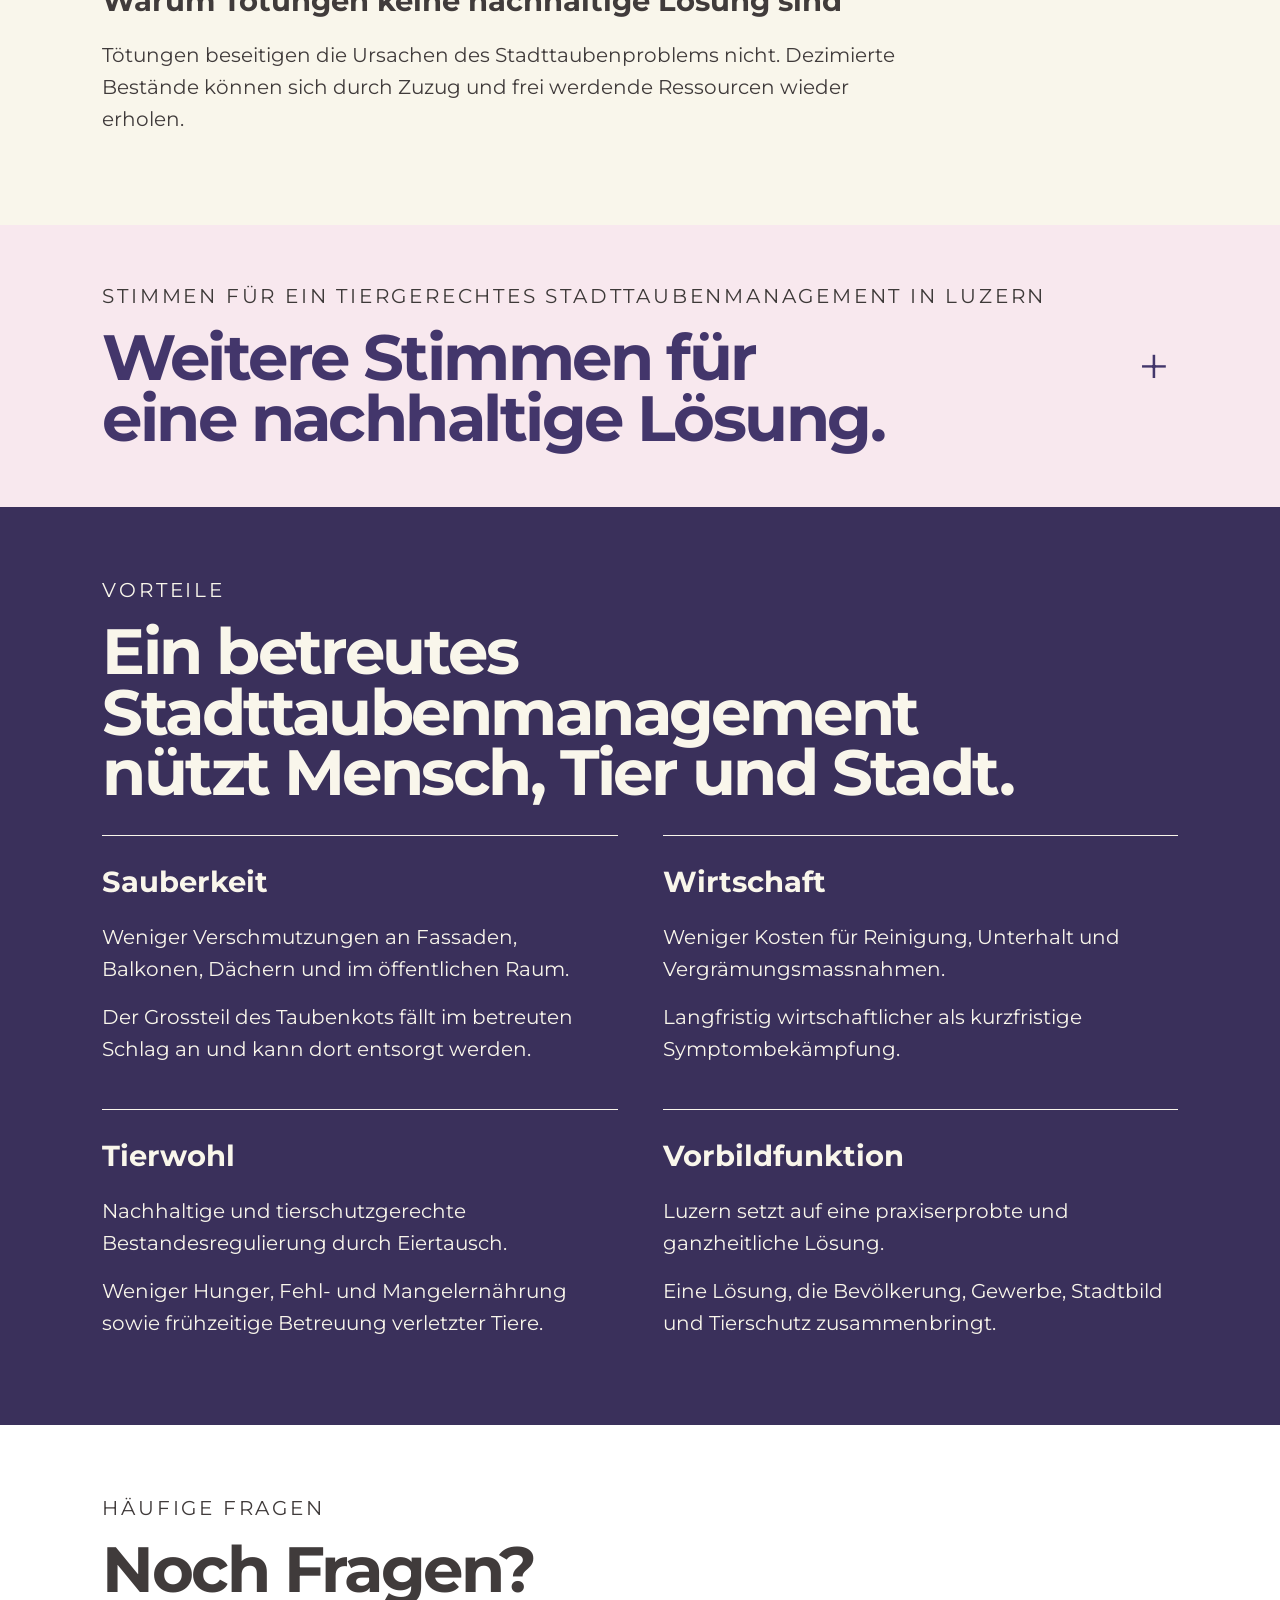
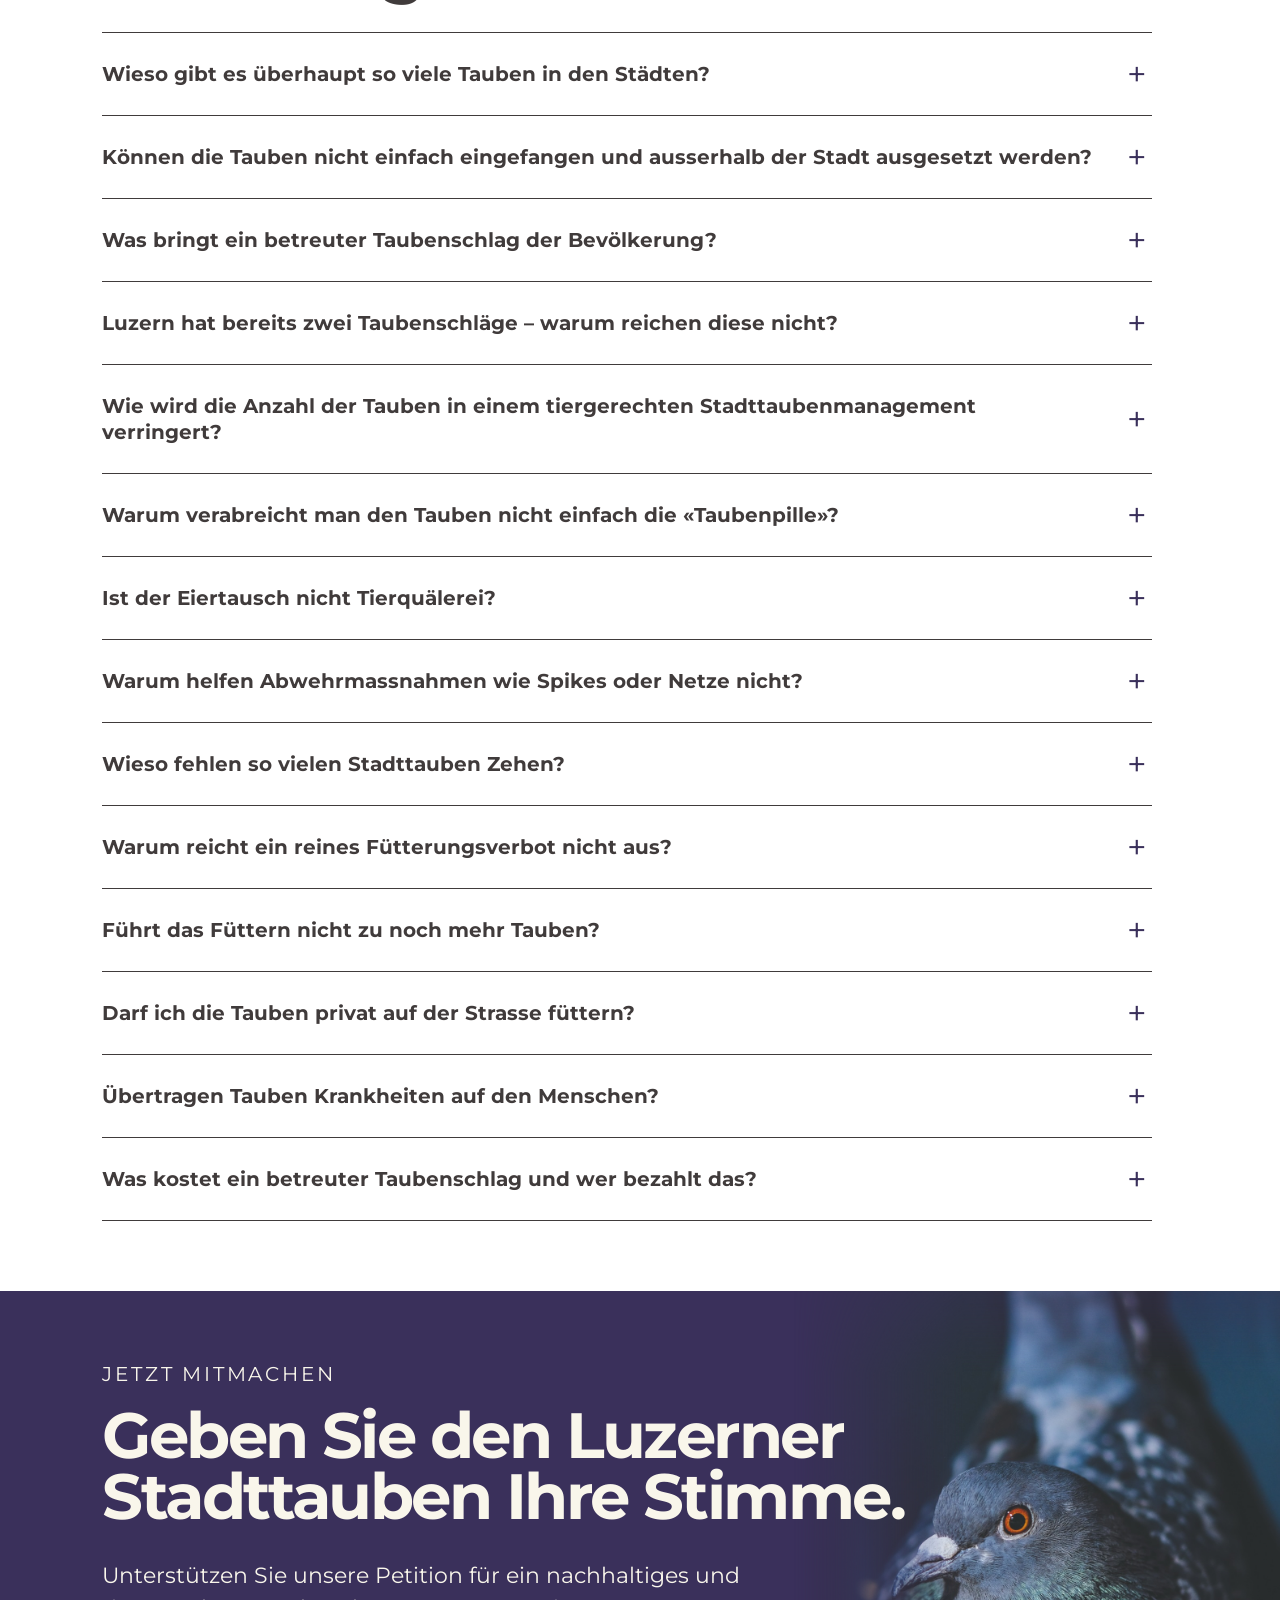
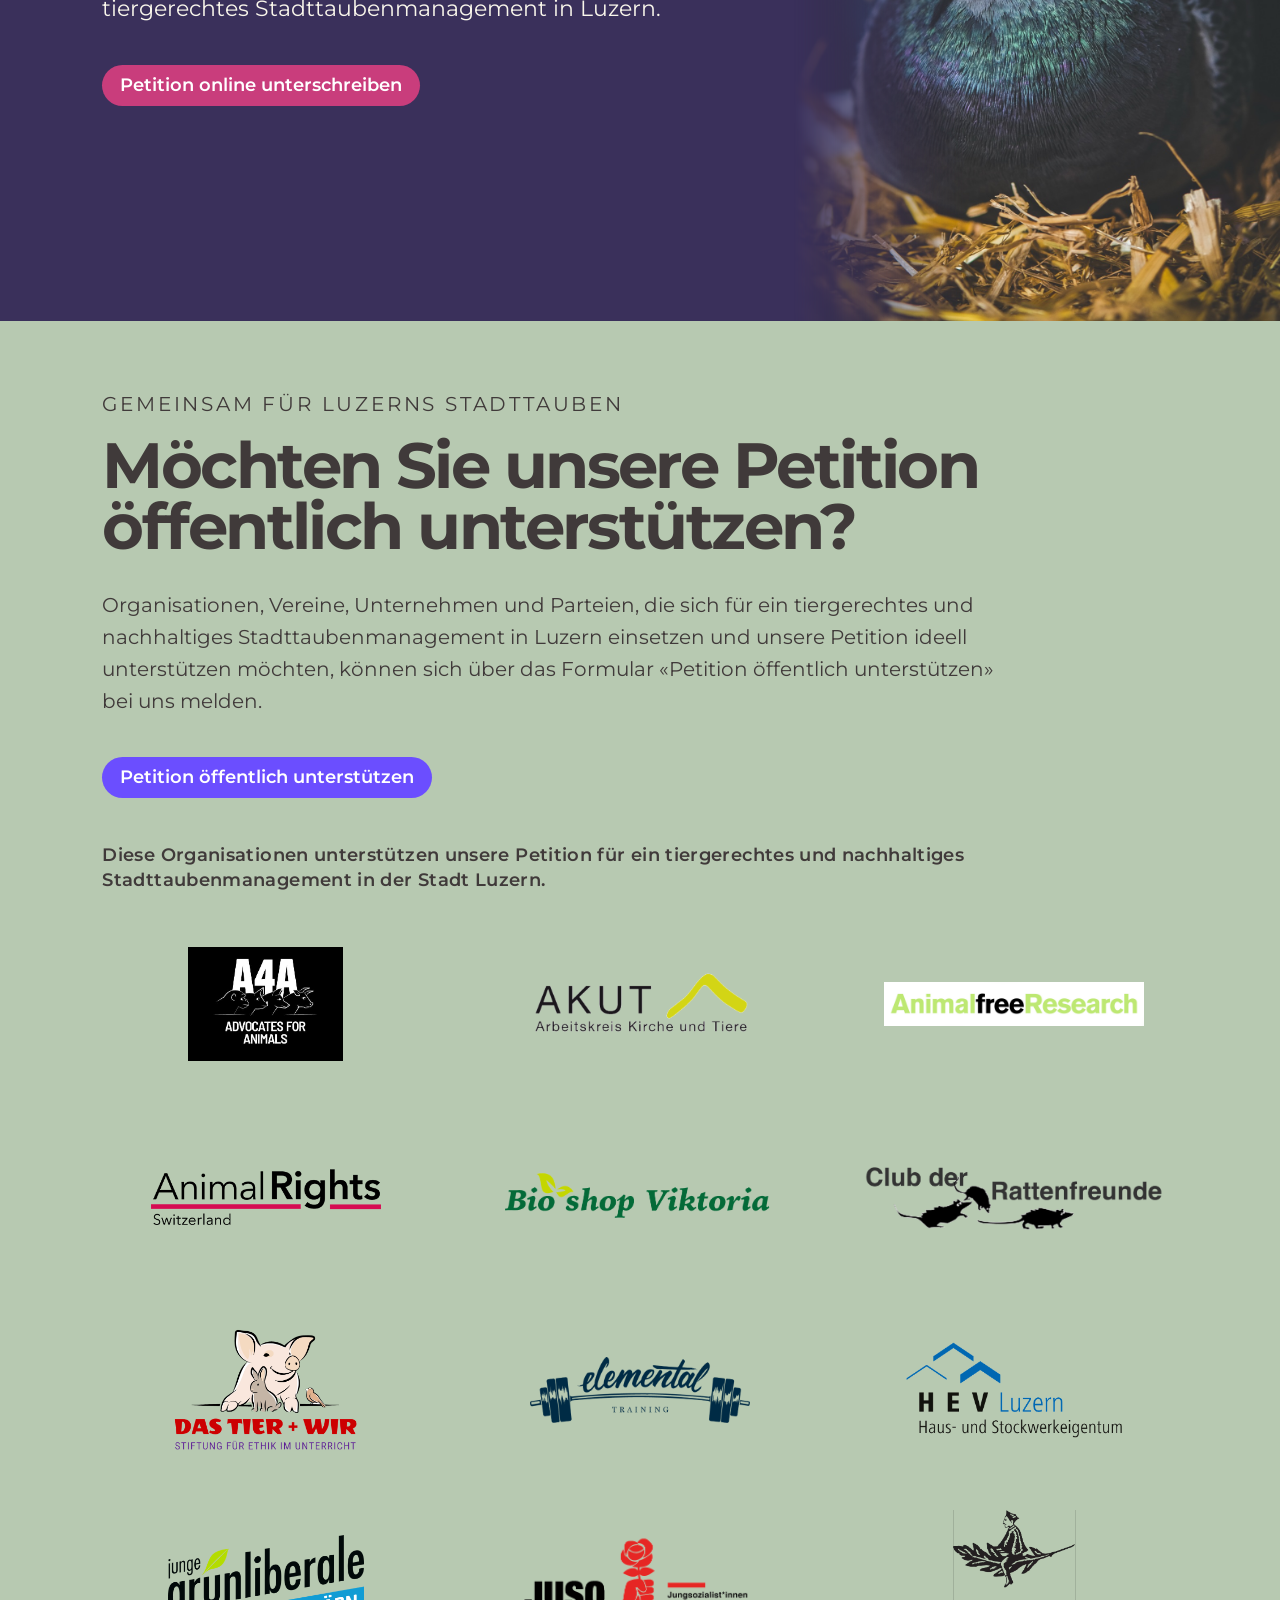
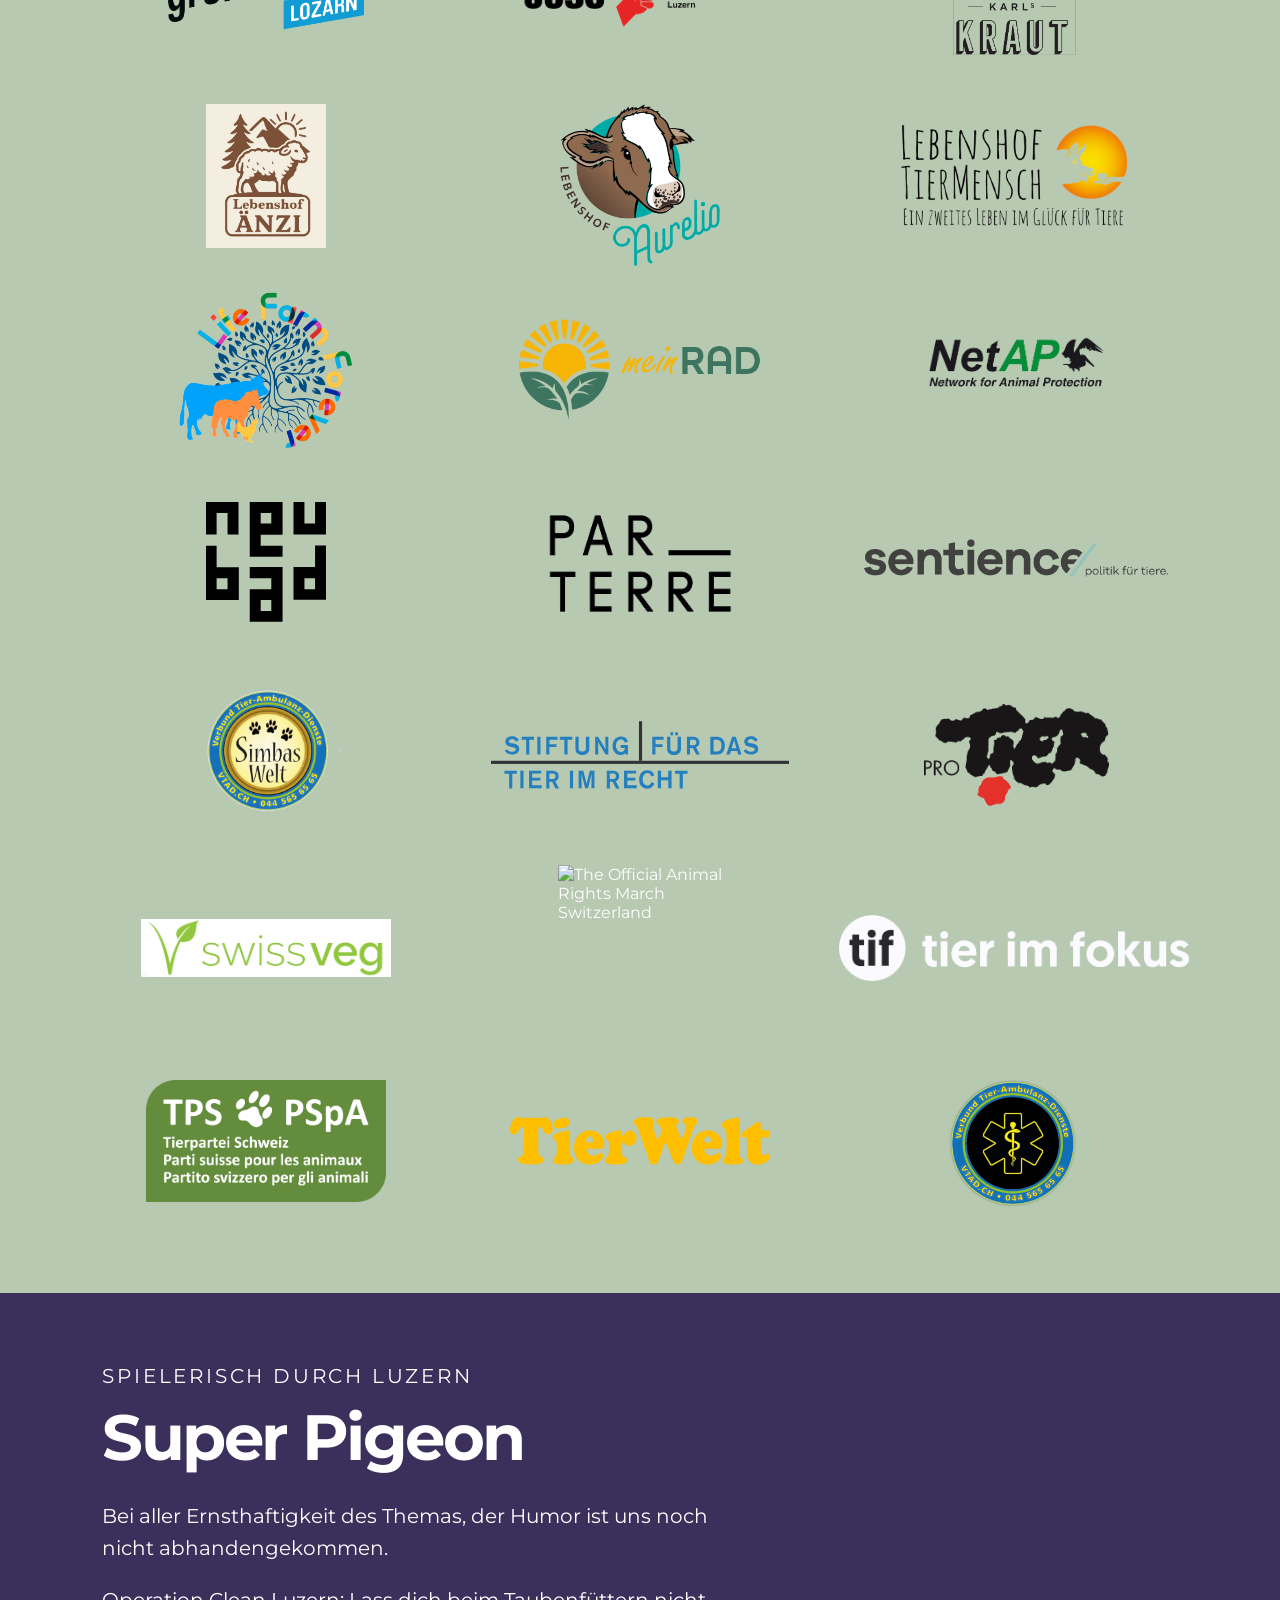
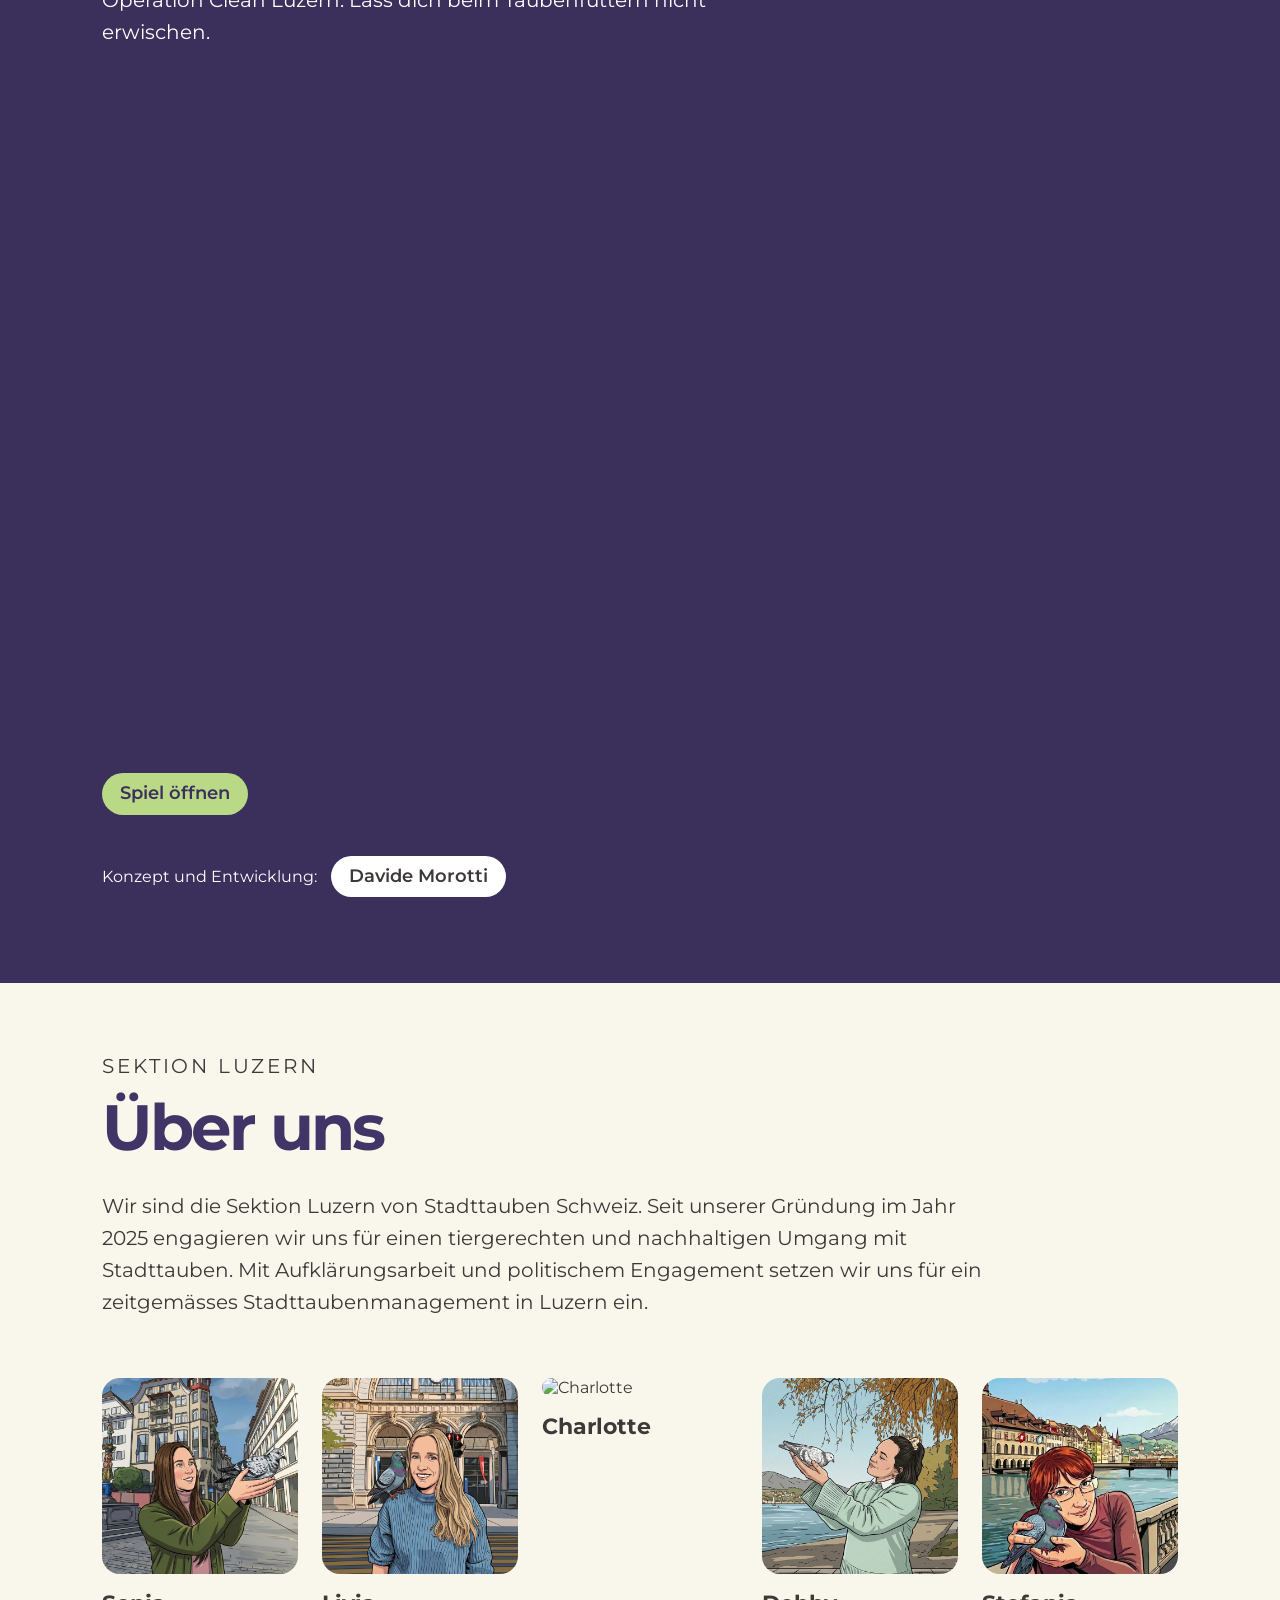
==== commit 79cc0007: "Refine copy icon in share panels" ====
--- a/index.html
+++ b/index.html
@@ -162,14 +162,34 @@
             </svg>
           </a>
 
-          <button type="button" class="share-icon-button" id="share-copy" aria-label="Link zur Petition kopieren"
-            title="Link kopieren">
-            <svg viewBox="0 0 24 24" aria-hidden="true">
-              <rect x="8" y="8" width="11" height="11" rx="2" fill="none" stroke="currentColor" stroke-width="1.8" />
-              <path d="M16 8V6a2 2 0 0 0-2-2H6a2 2 0 0 0-2 2v8a2 2 0 0 0 2 2h2" fill="none" stroke="currentColor"
-                stroke-width="1.8" />
-            </svg>
-          </button>
+<button type="button" class="share-icon-button" id="share-copy"
+  aria-label="Link zur Petition kopieren"
+  title="Link kopieren">
+
+  <svg viewBox="0 0 24 24" aria-hidden="true" focusable="false">
+    <rect
+      x="8.5"
+      y="5"
+      width="9.5"
+      height="9.5"
+      rx="2.2"
+      fill="none"
+      stroke="currentColor"
+      stroke-width="1.4"
+    />
+    <rect
+      x="5"
+      y="8.5"
+      width="9.5"
+      height="9.5"
+      rx="2.2"
+      fill="#F9F6EB"
+      stroke="currentColor"
+      stroke-width="1.4"
+    />
+  </svg>
+
+</button>
 
         </div>
 
--- a/style.css
+++ b/style.css
@@ -383,8 +383,8 @@
 }
 
 #share-copy svg {
-    width: 30px;
-    height: 30px;
+    width: 40px;
+    height: 40px;
 }
 
 .share-icon-letter {
@@ -1355,8 +1355,8 @@
 
 /* Tier im Fokus */
 .supporter-logo--tif img {
-    width: 300px;
-    max-width: 300px;
+    width: 350px;
+    max-width: 350px;
     max-height: 150px;
 }
 
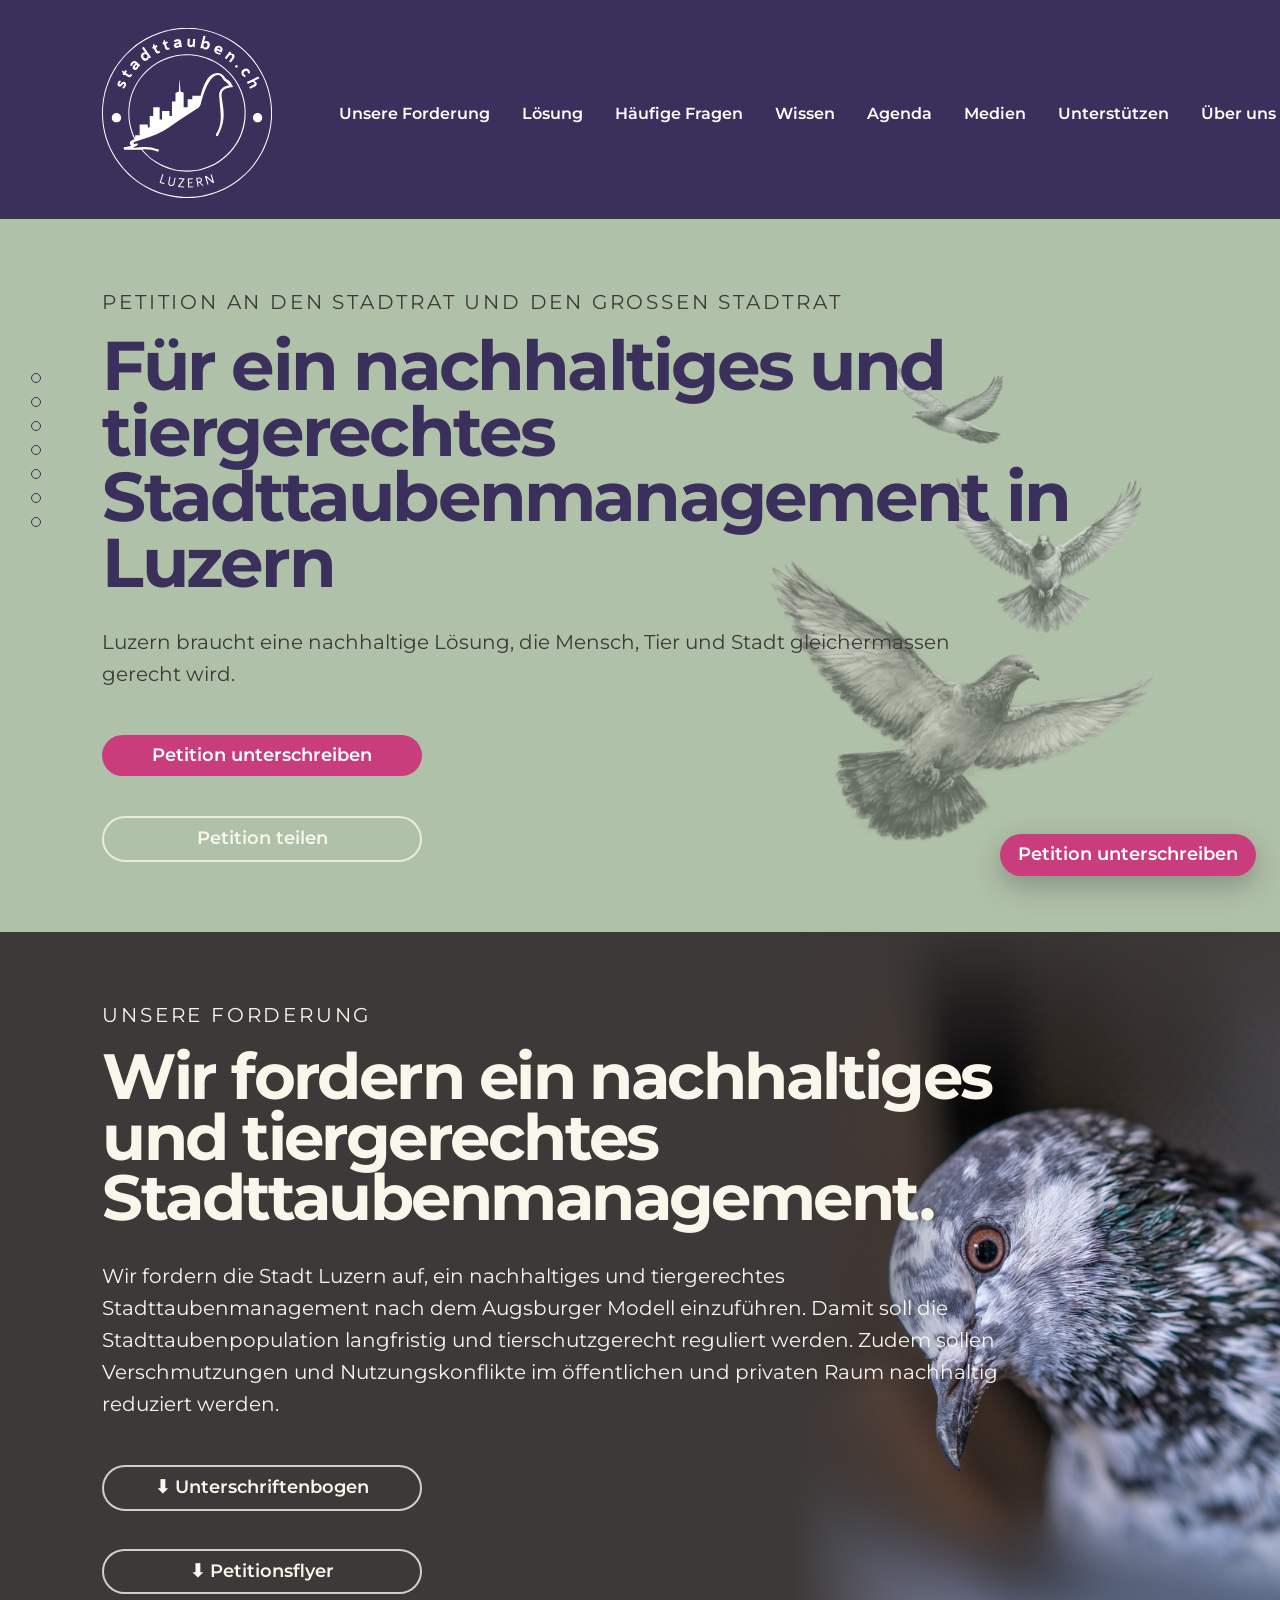
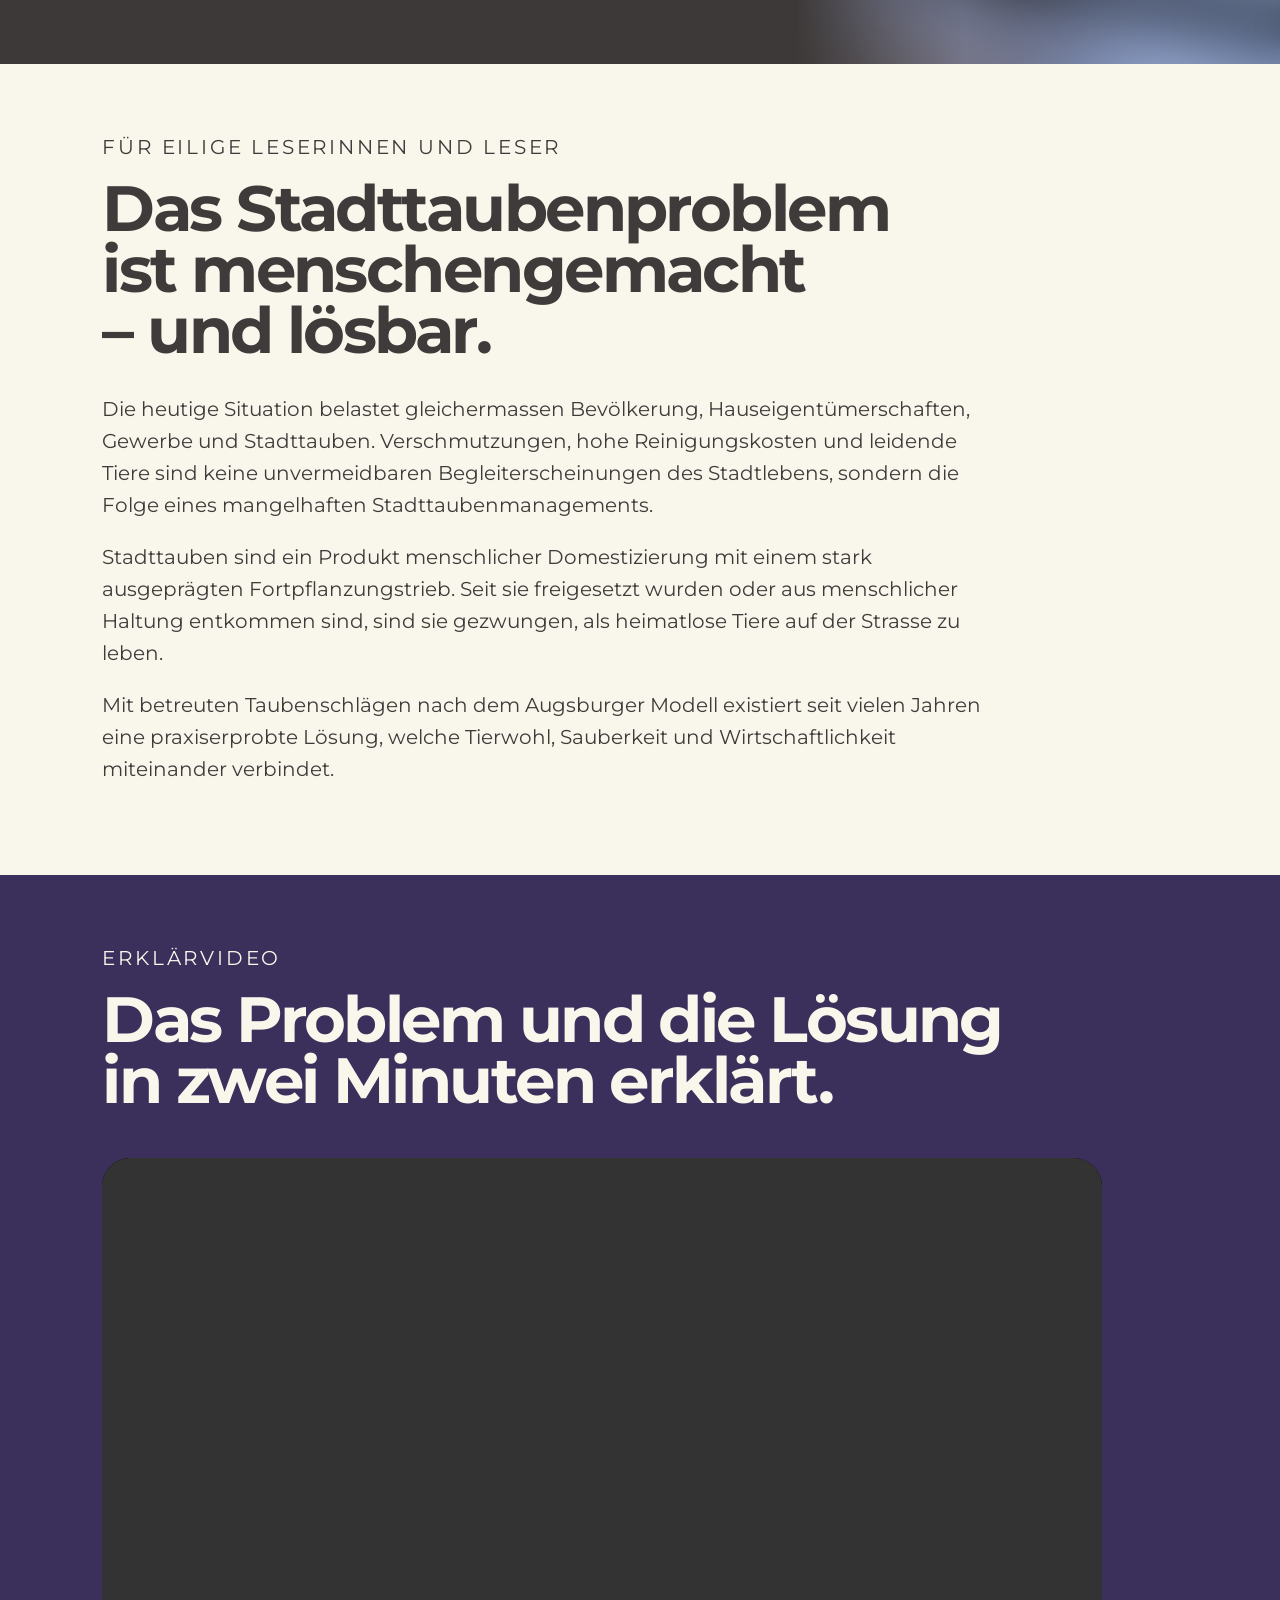
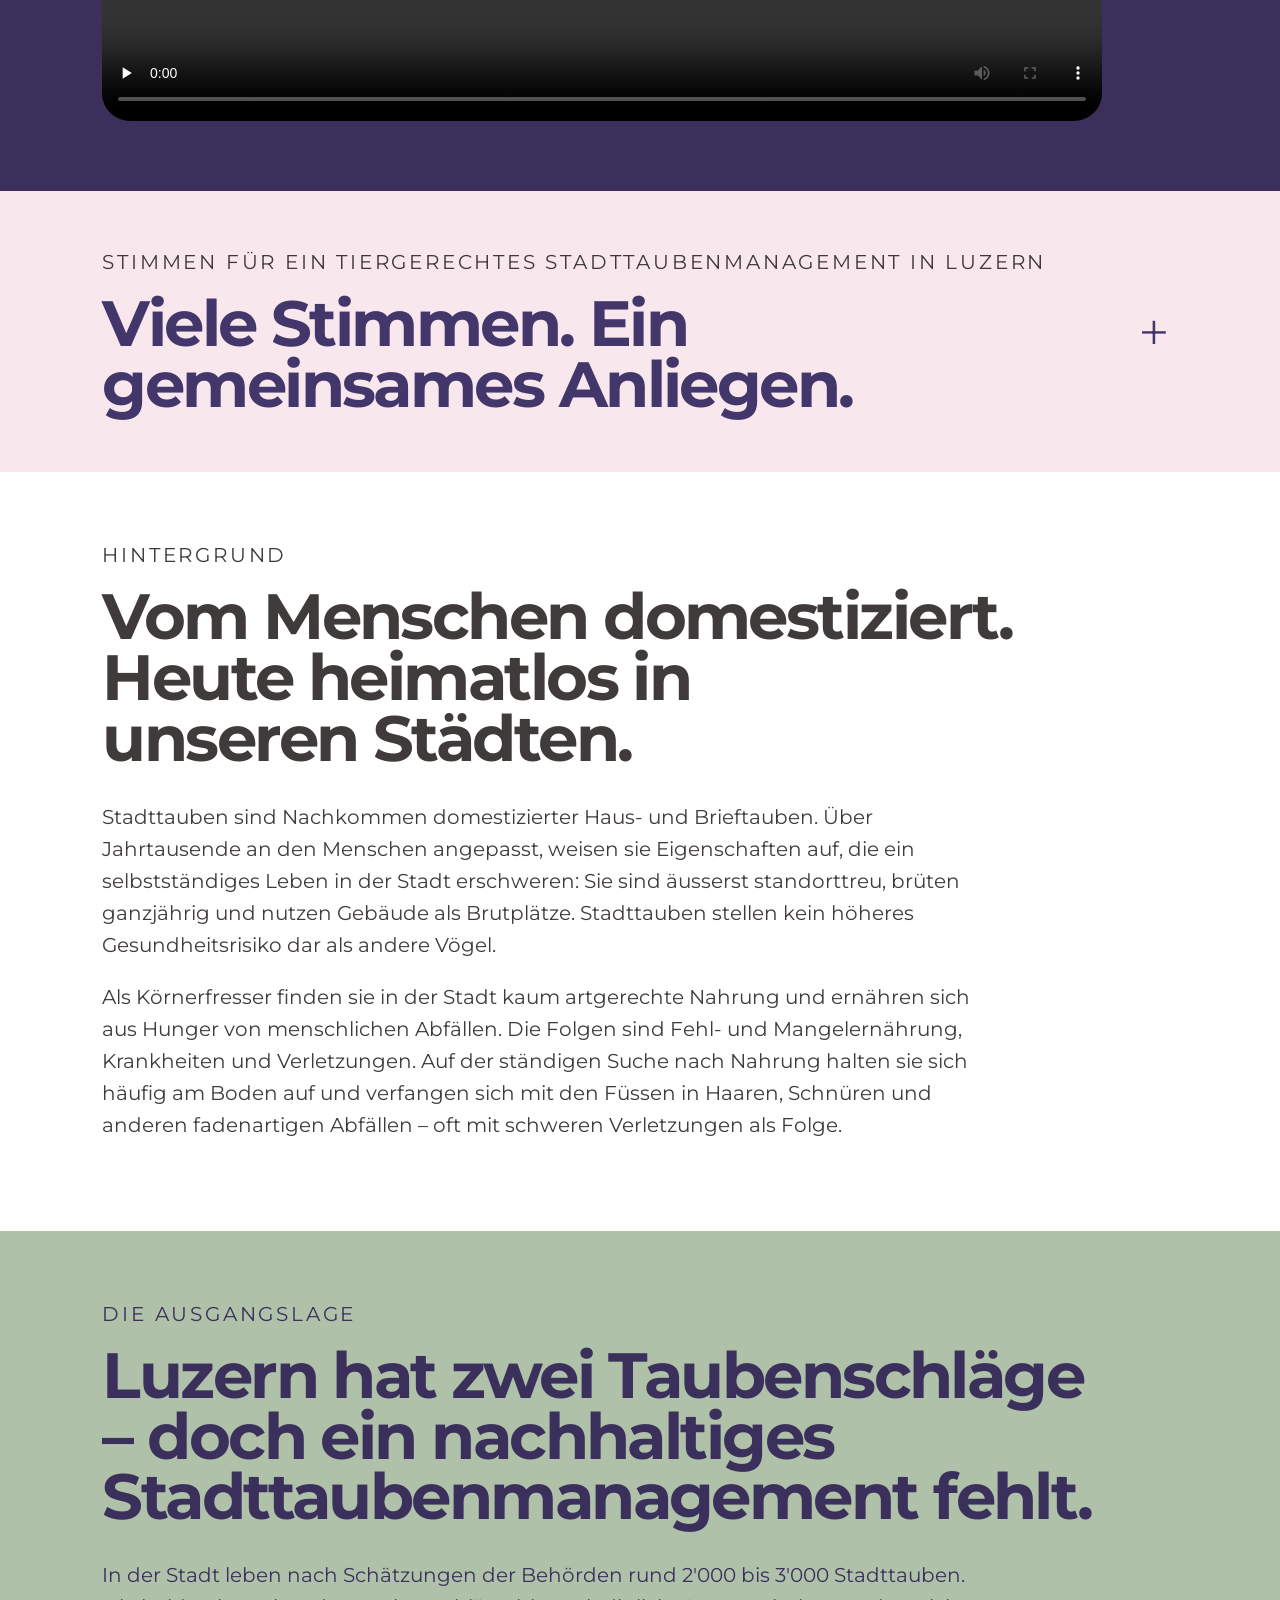
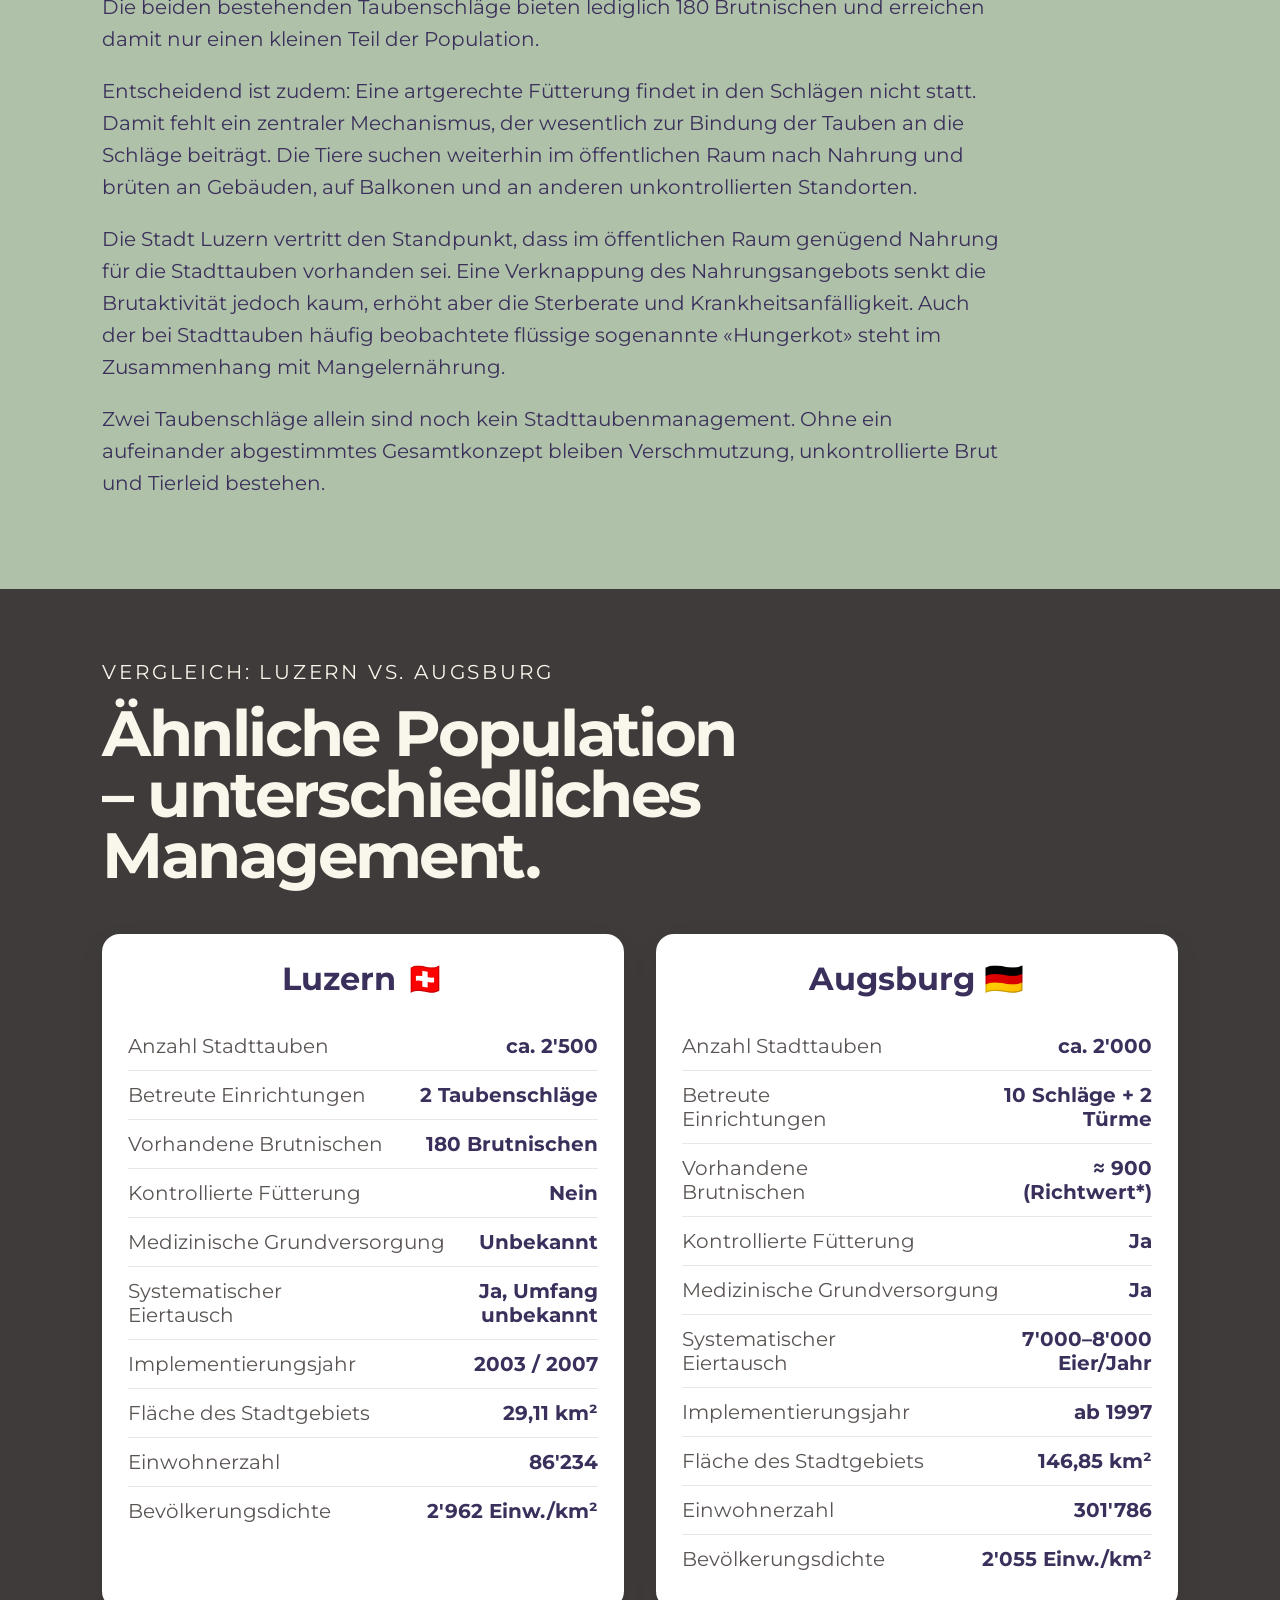
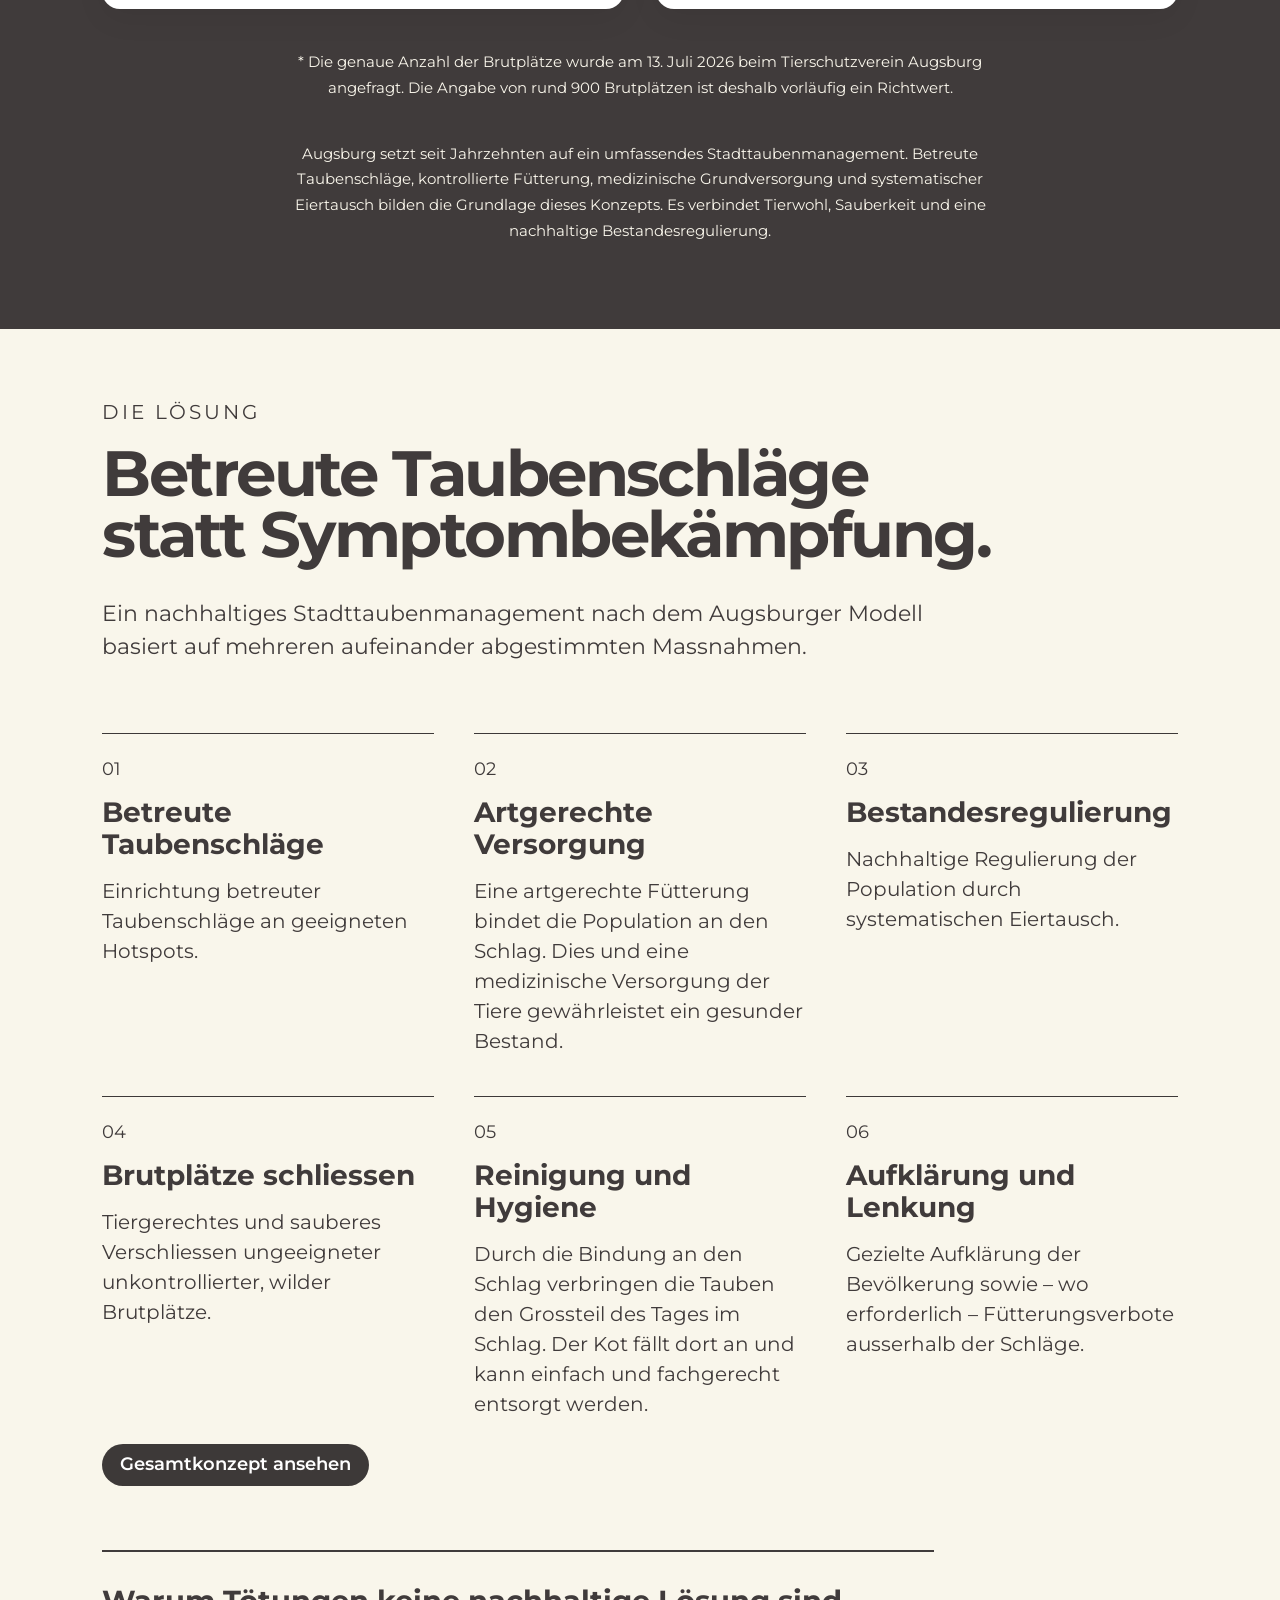
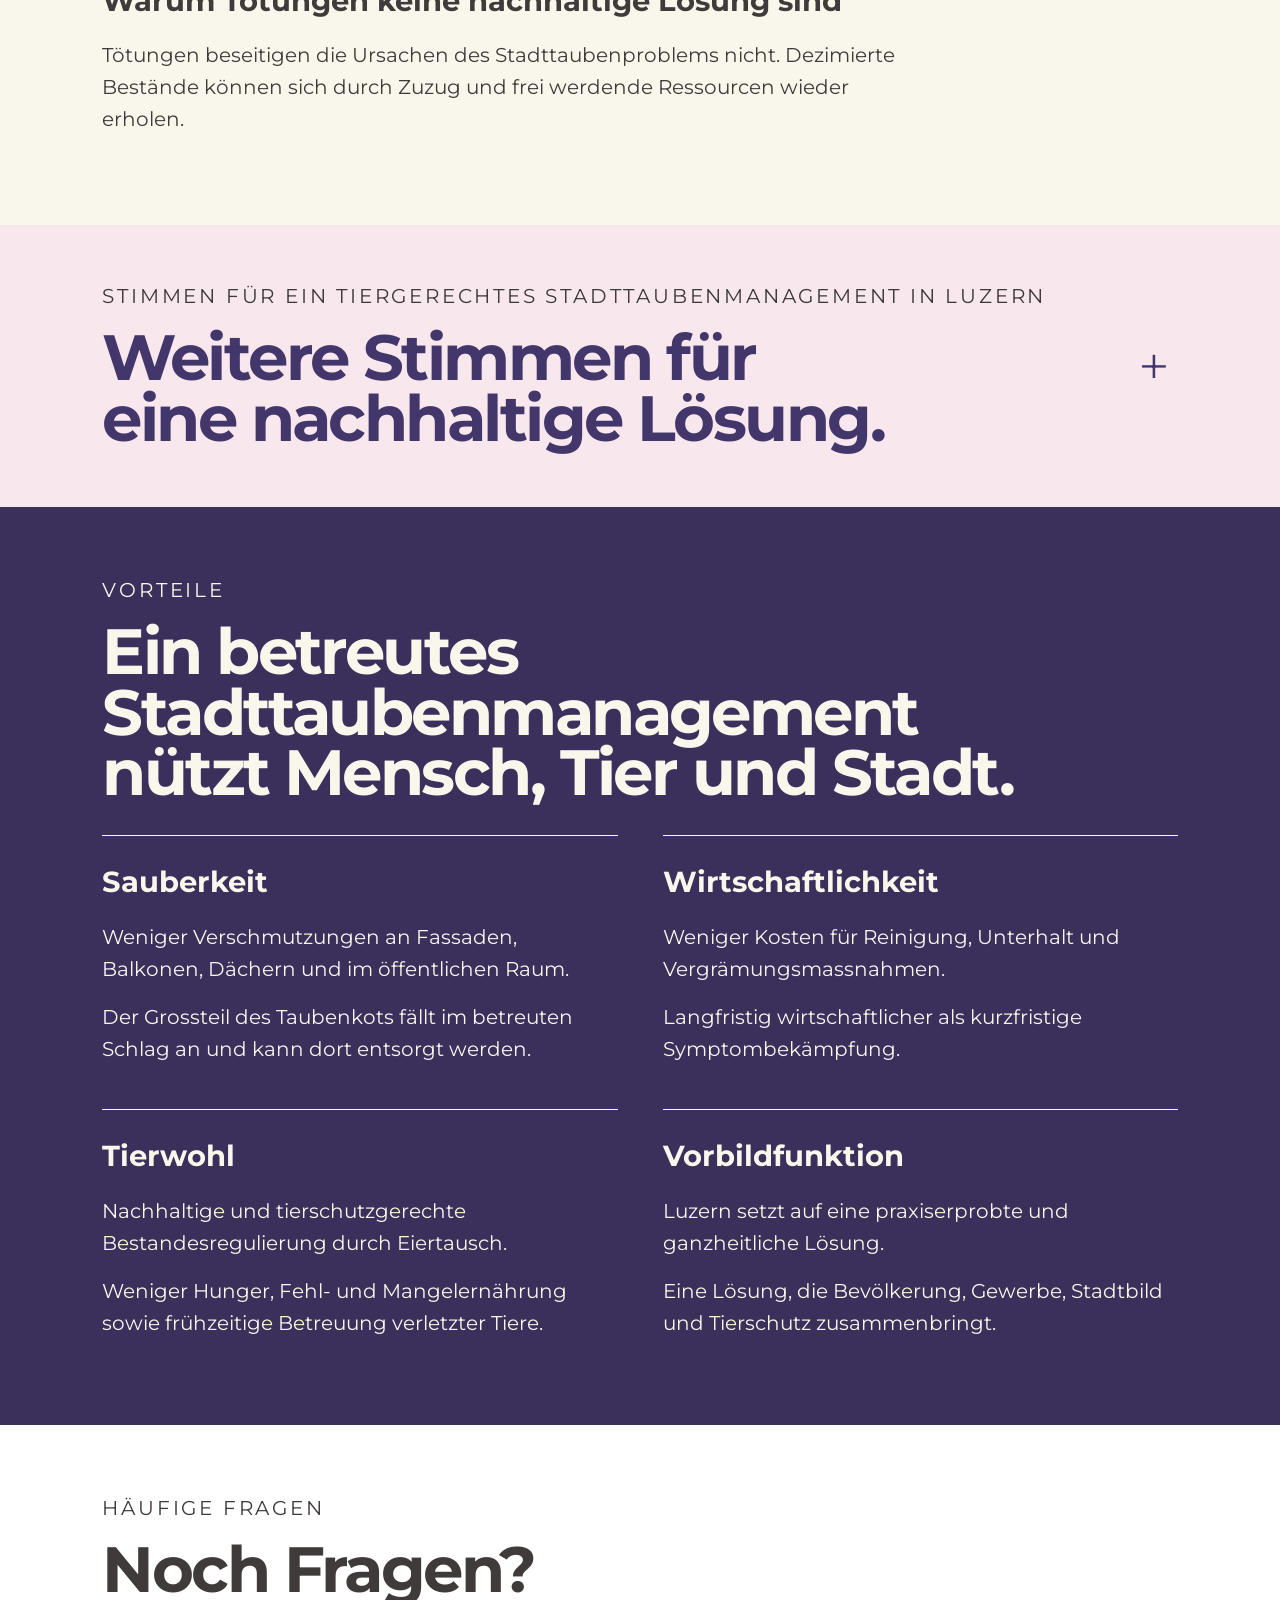
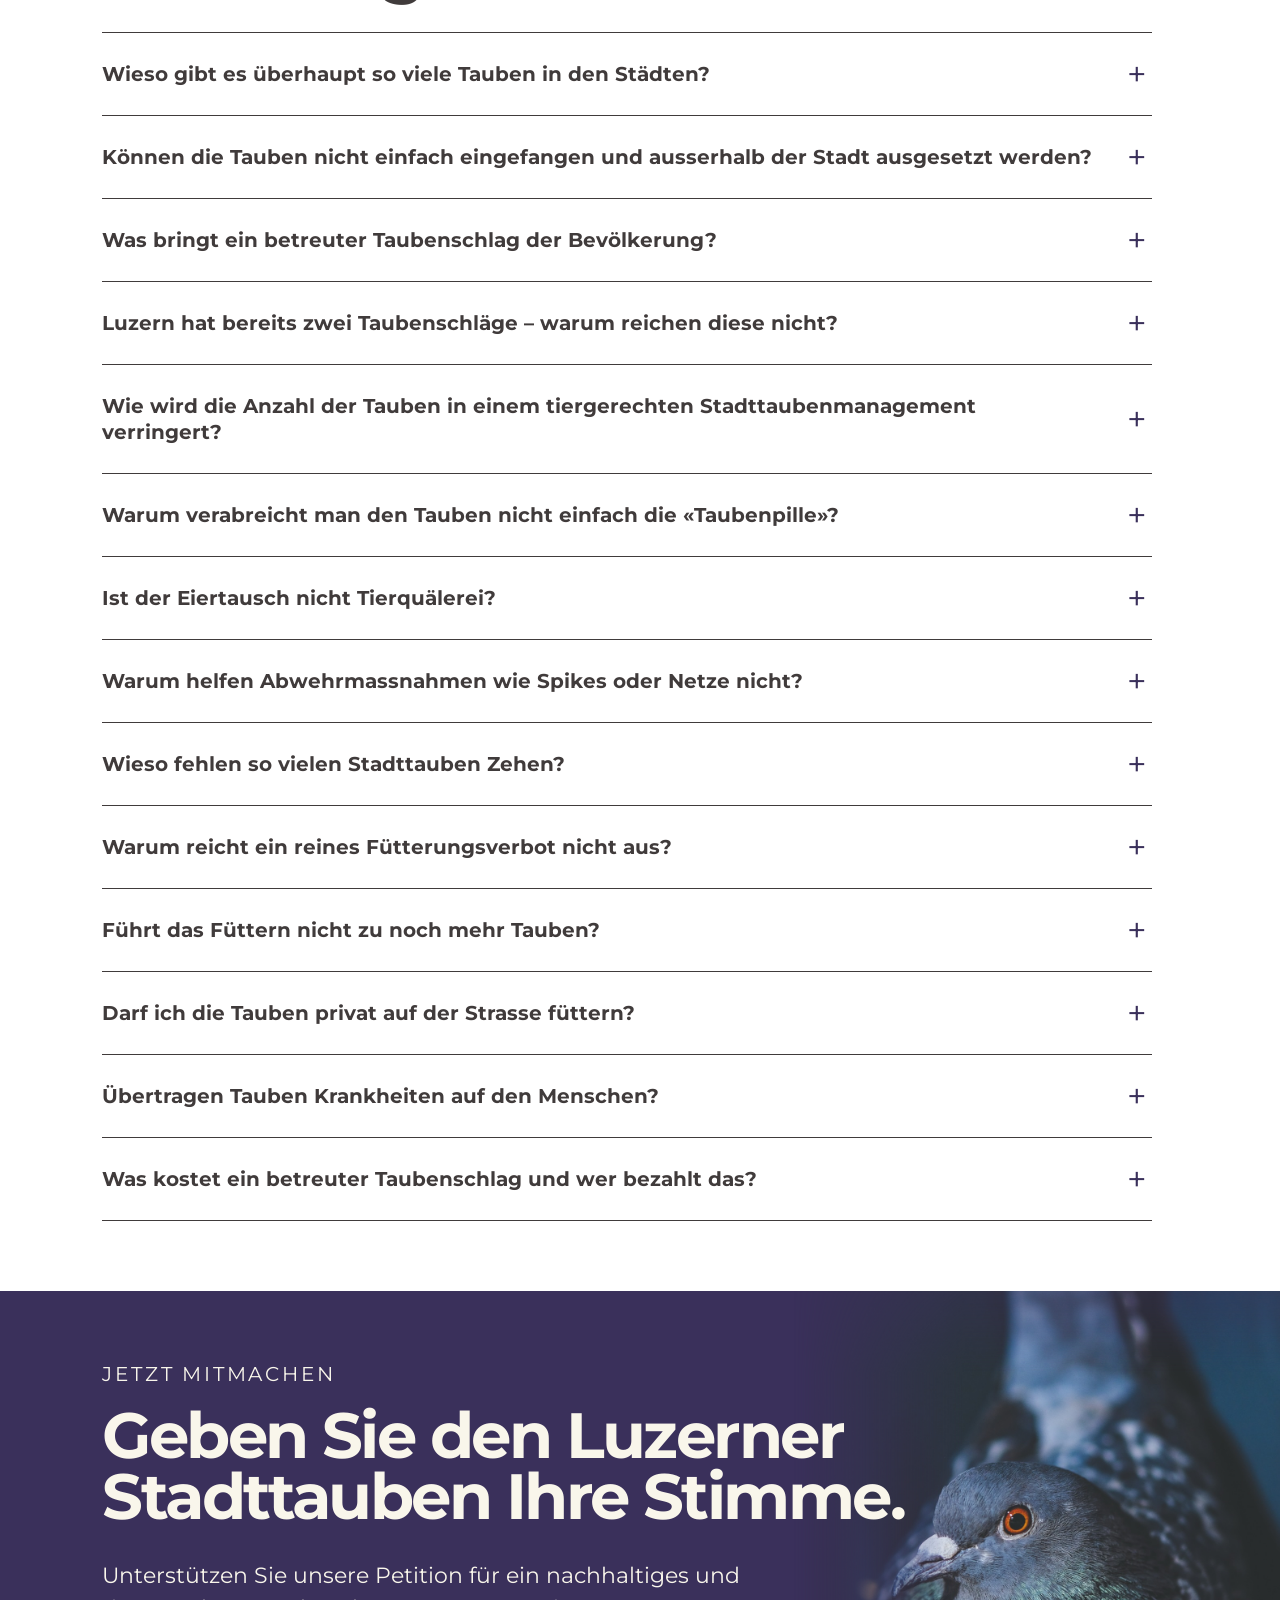
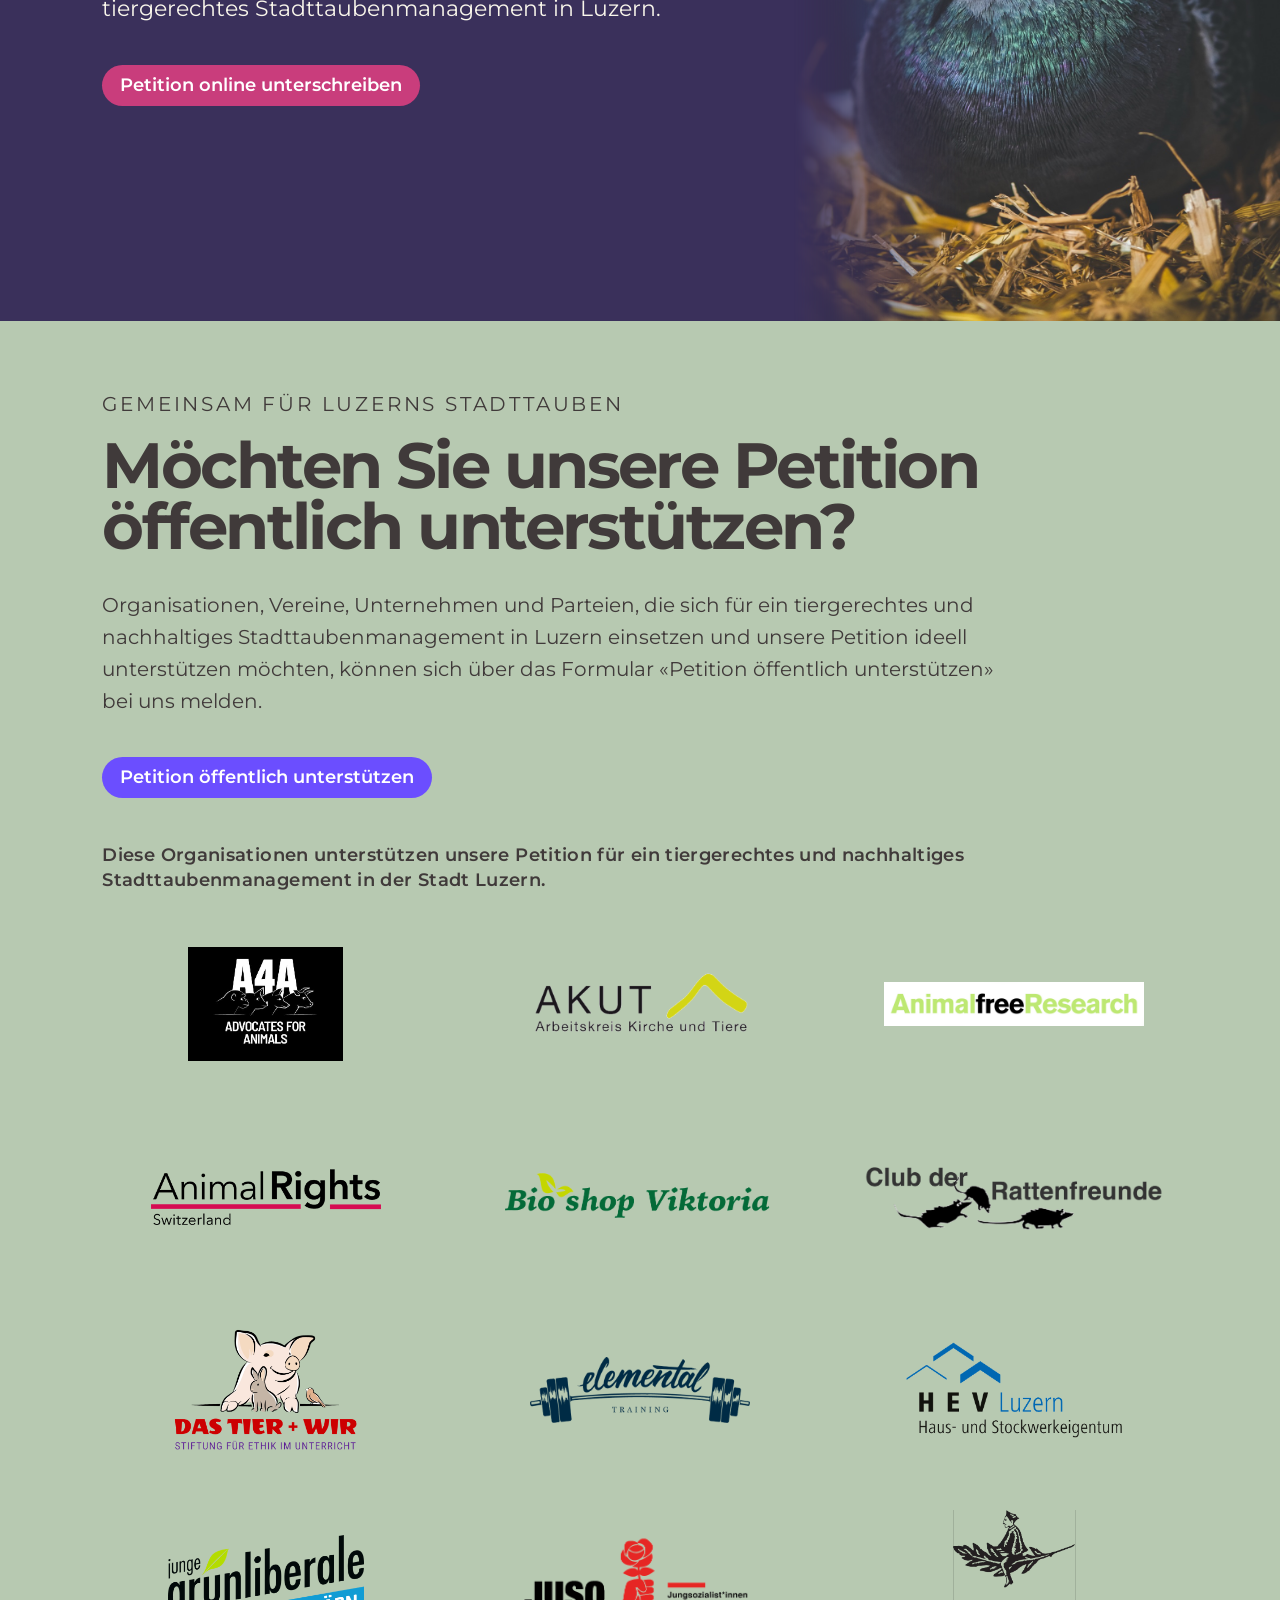
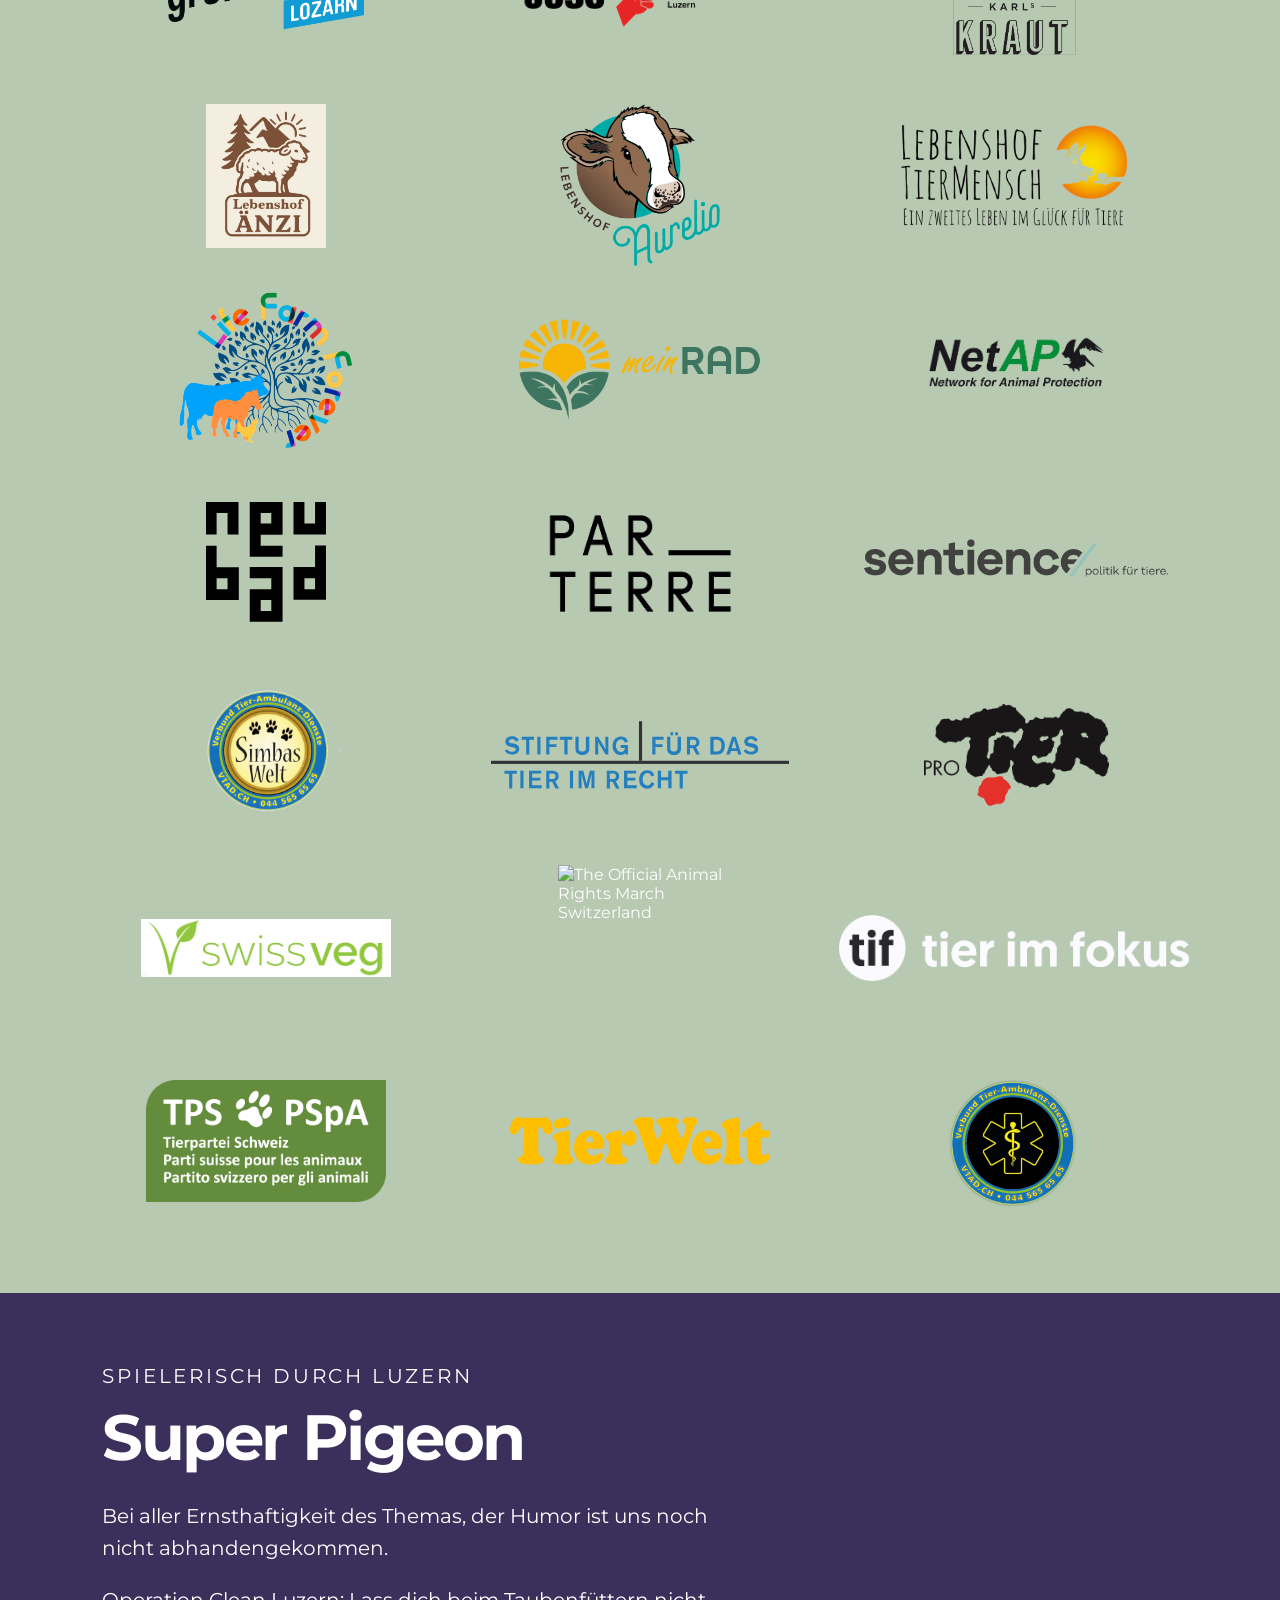
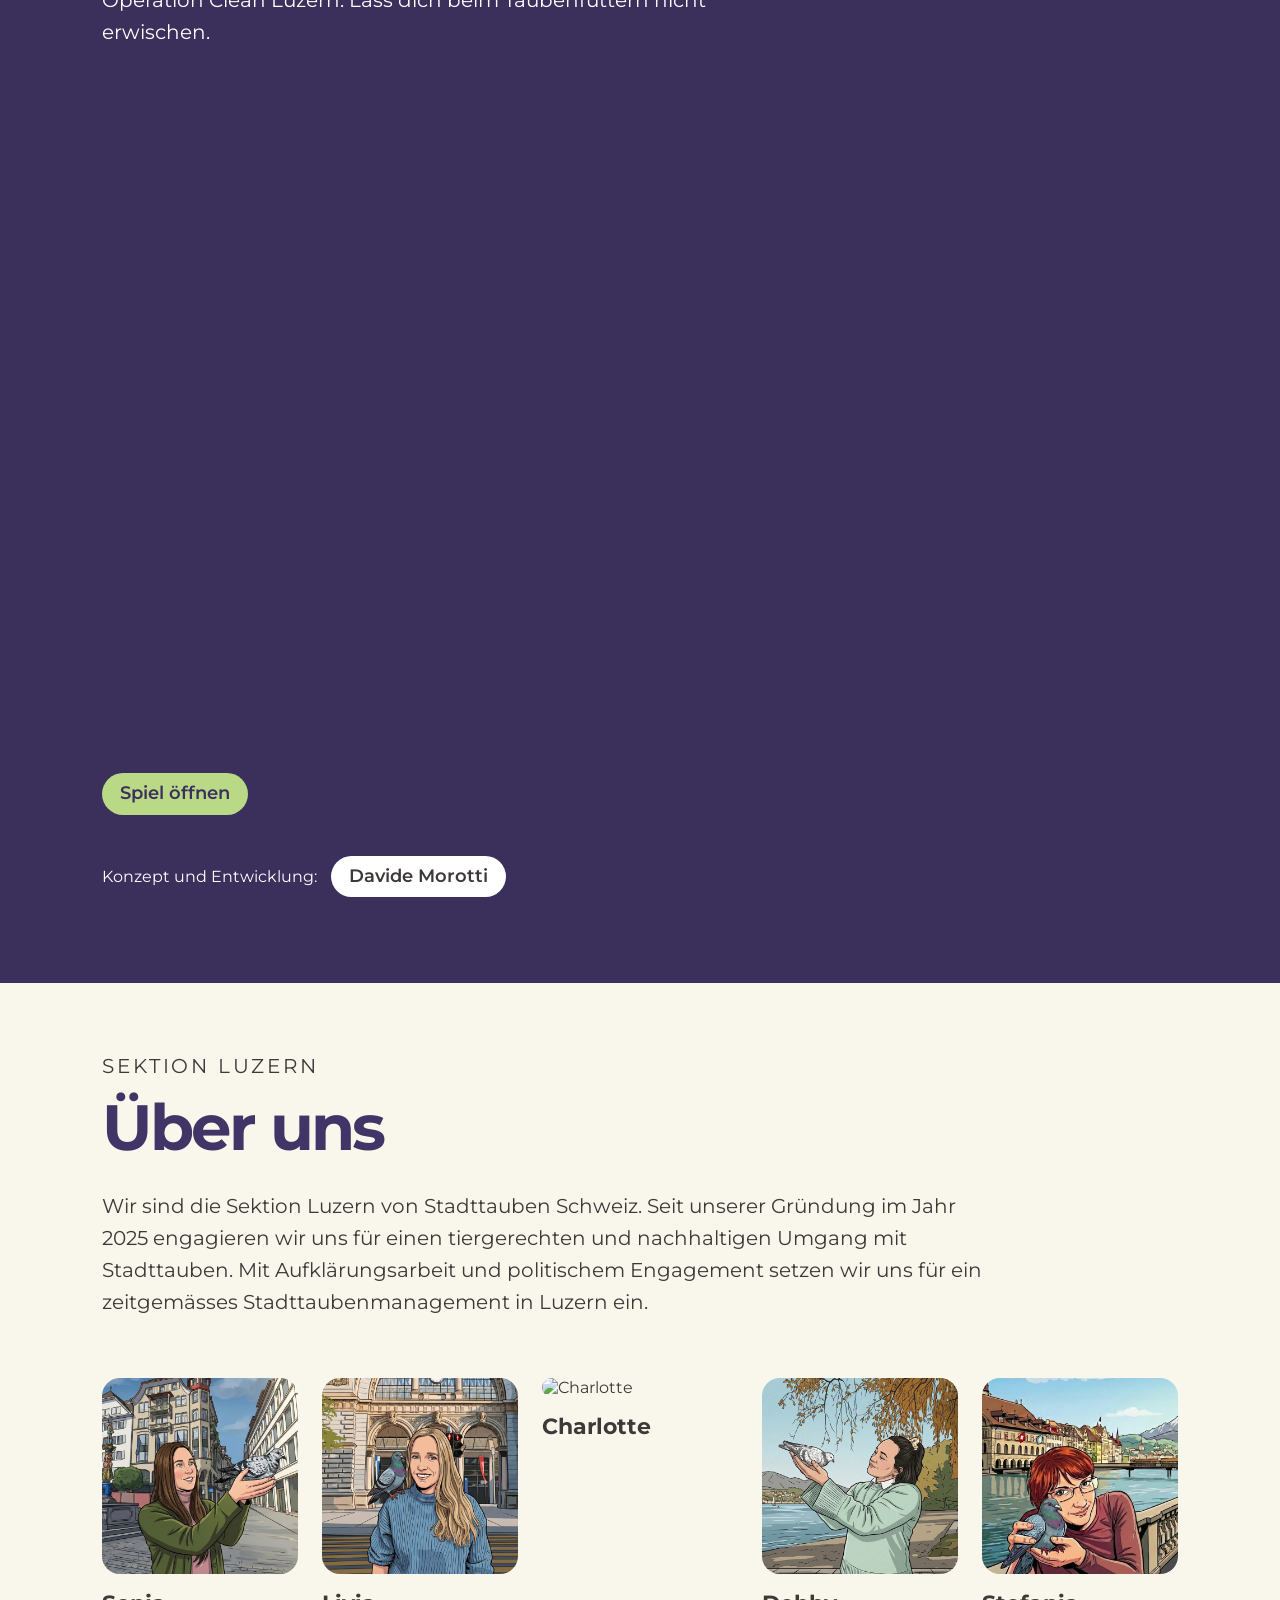
==== commit 4edb346a: "Refine wording and Wissen page spacing" ====
--- a/index.html
+++ b/index.html
@@ -242,7 +242,7 @@
         <h2>Das Stadttaubenproblem ist menschengemacht – und lösbar.</h2>
 
         <p>
-          Die heutige Situation belastet gleichermassen Bevölkerung, Hauseigentümer:innen,
+          Die heutige Situation belastet gleichermassen Bevölkerung, Hauseigentümerschaften,
           Gewerbe und Stadttauben. Verschmutzungen, hohe Reinigungskosten und leidende Tiere
           sind keine unvermeidbaren Begleiterscheinungen des Stadtlebens, sondern die Folge
           eines mangelhaften Stadttaubenmanagements.
@@ -944,7 +944,7 @@
         </div>
 
         <div>
-          <h3>Wirtschaft</h3>
+          <h3>Wirtschaftlichkeit</h3>
           <p>Weniger Kosten für Reinigung, Unterhalt und Vergrämungsmassnahmen.</p>
           <p>Langfristig wirtschaftlicher als kurzfristige Symptombekämpfung.</p>
         </div>
@@ -1758,7 +1758,7 @@
       'Petition für ein nachhaltiges und tiergerechtes Stadttaubenmanagement in Luzern';
 
     const shareText =
-      'Unterstützen Sie die Petition für ein nachhaltiges und tiergerechtes Stadttaubenmanagement in Luzern.';
+      'Unterstützen Sie unsere Petition für ein nachhaltiges und tiergerechtes Stadttaubenmanagement in Luzern.';
 
     const encodedUrl = encodeURIComponent(shareUrl);
     const encodedTitle = encodeURIComponent(shareTitle);
--- a/style.css
+++ b/style.css
@@ -1975,7 +1975,7 @@
 
 .wissen-text {
     max-width: 820px;
-    margin-top: 56px;
+    margin-top: 32px;
 }
 
 .wissen-text p {
@@ -2002,12 +2002,13 @@
 
 .wissen-quelle {
     margin-top: 32px;
-    padding: 40px;
+    padding: 28px 40px;
     border-top: 1px solid #3F3B3B;
     border-bottom: 1px solid #3F3B3B;
 }
 
 .wissen-quelle+.wissen-quelle {
+    margin-top: 0;
     border-top: none;
 }
 
@@ -3001,7 +3002,7 @@
 @media (max-width: 700px) {
     .hero {
         min-height: auto;
-        padding-bottom: 300px;
+        padding-bottom: 330px;
     }
 
     .hero-pigeon {
@@ -3014,7 +3015,7 @@
     .hero-pigeon-background {
         right: 28%;
         top: auto;
-        bottom: 210px;
+        bottom: 190px;
         width: 120px;
         transform: none;
     }
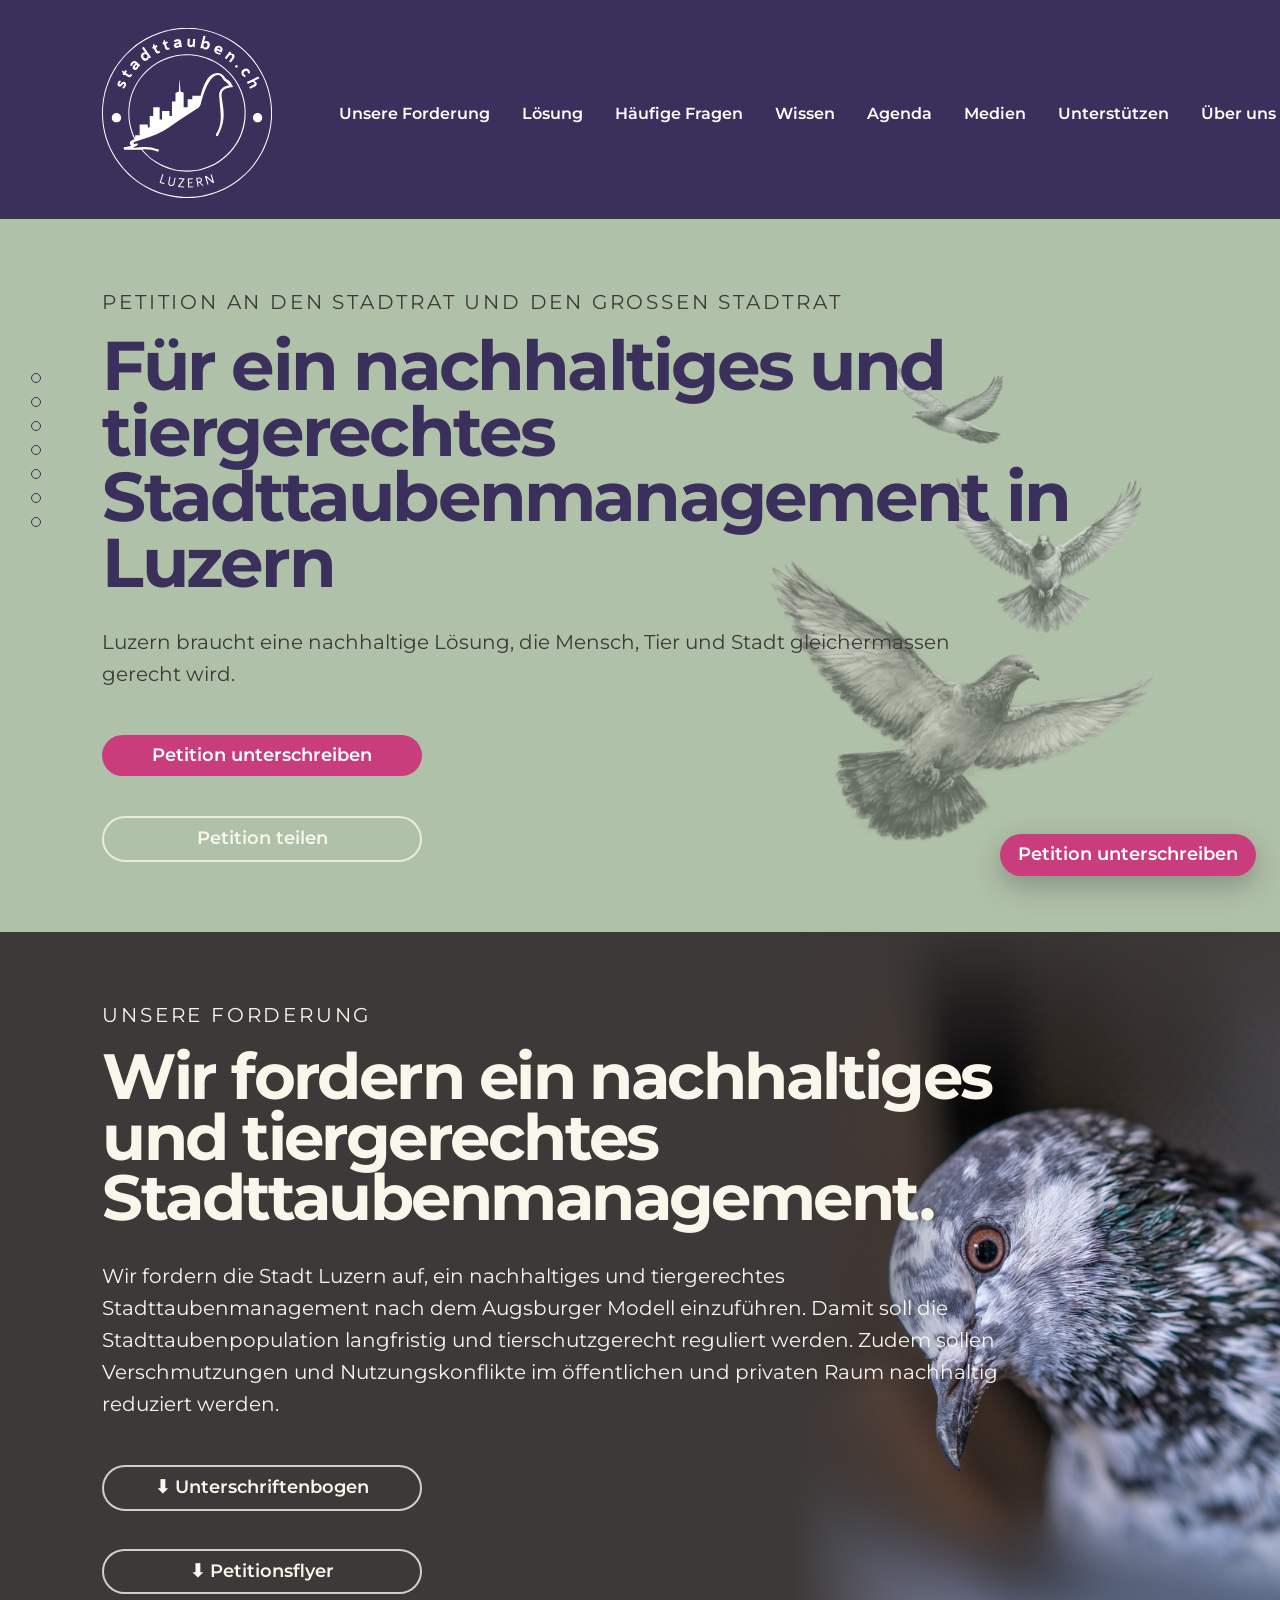
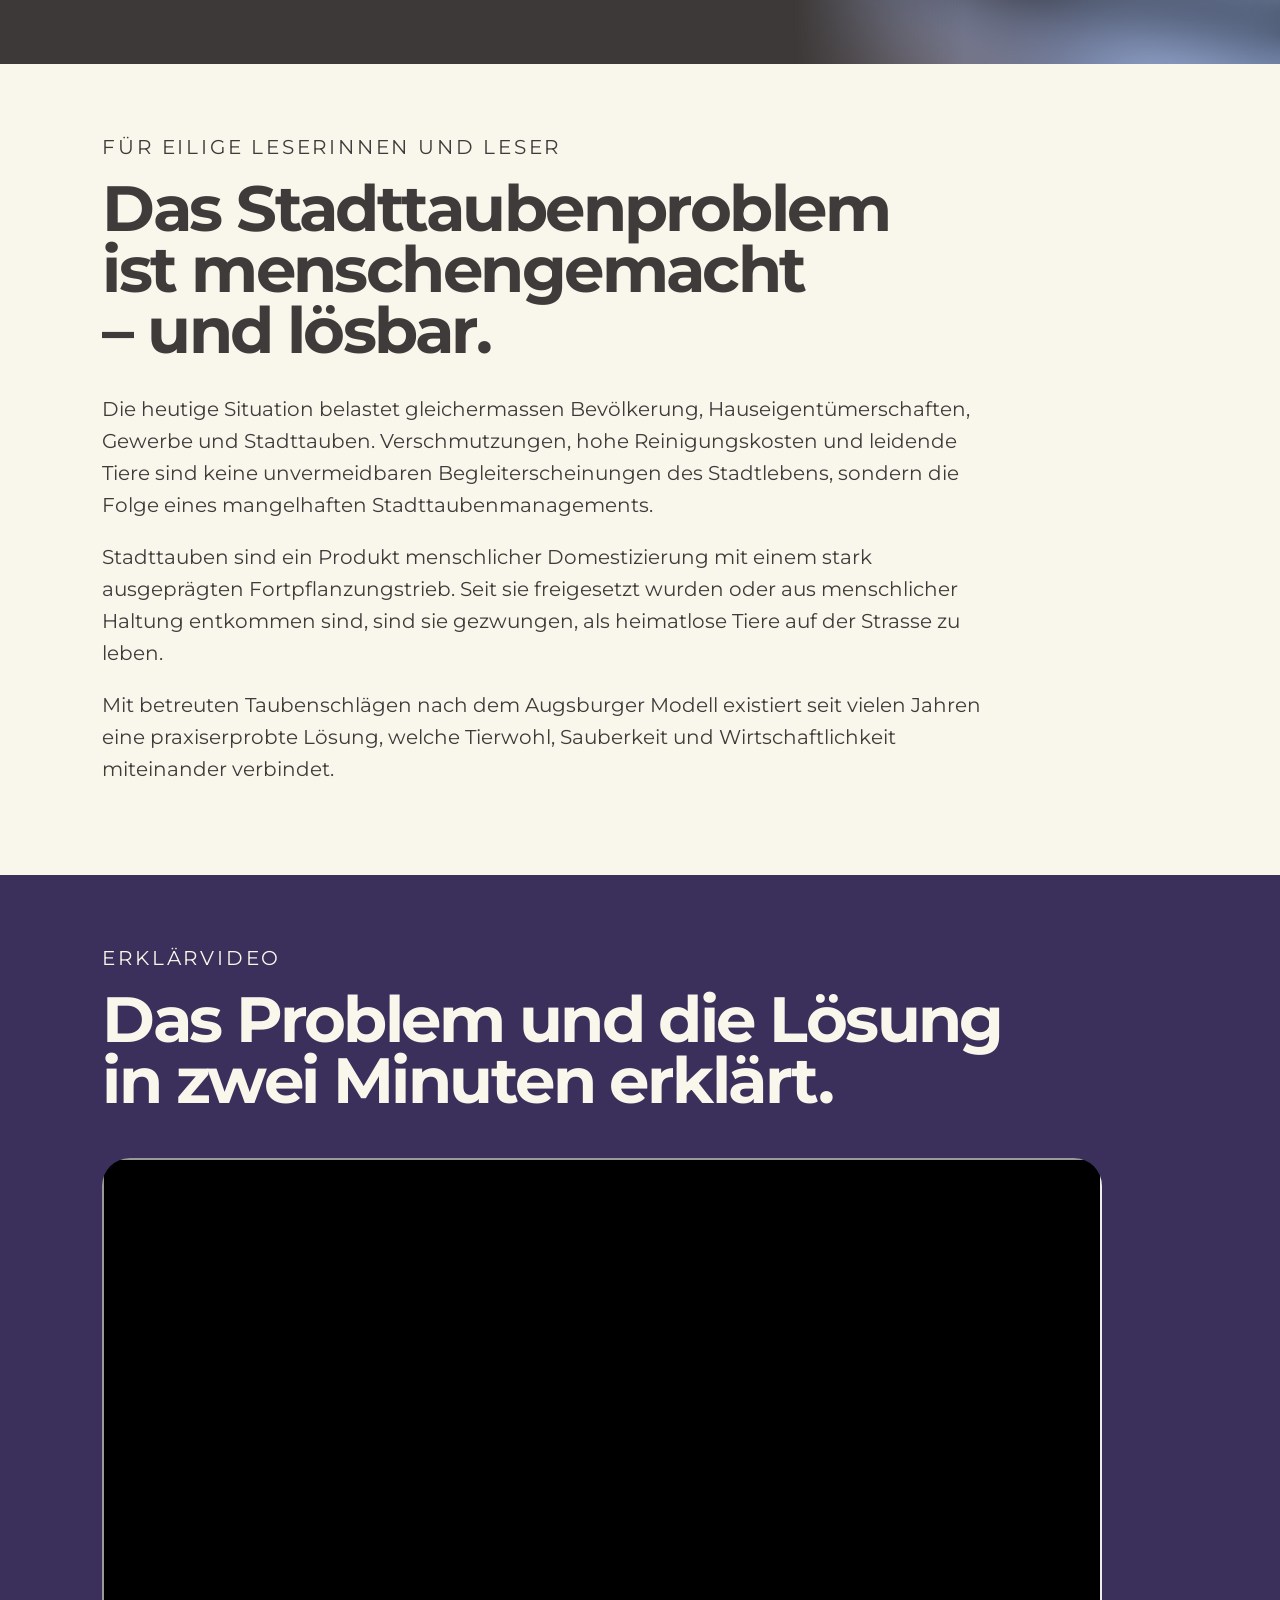
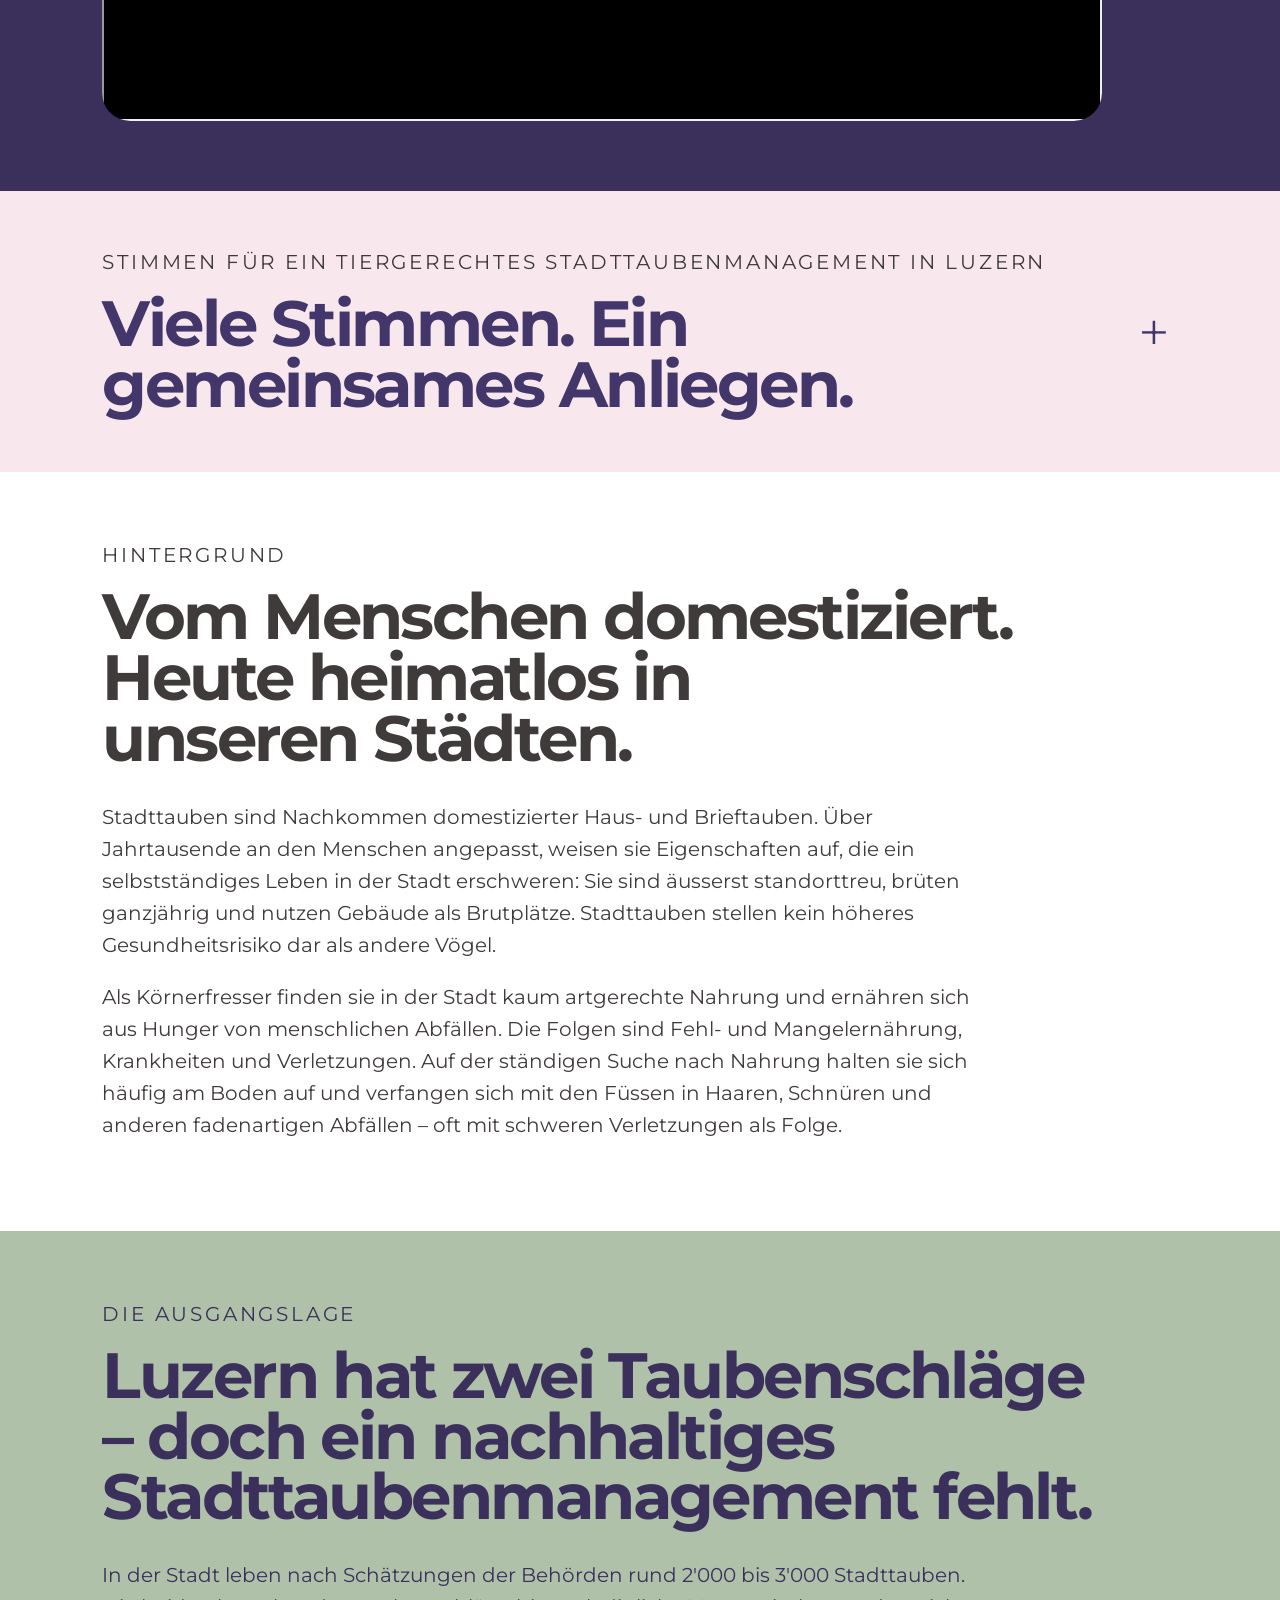
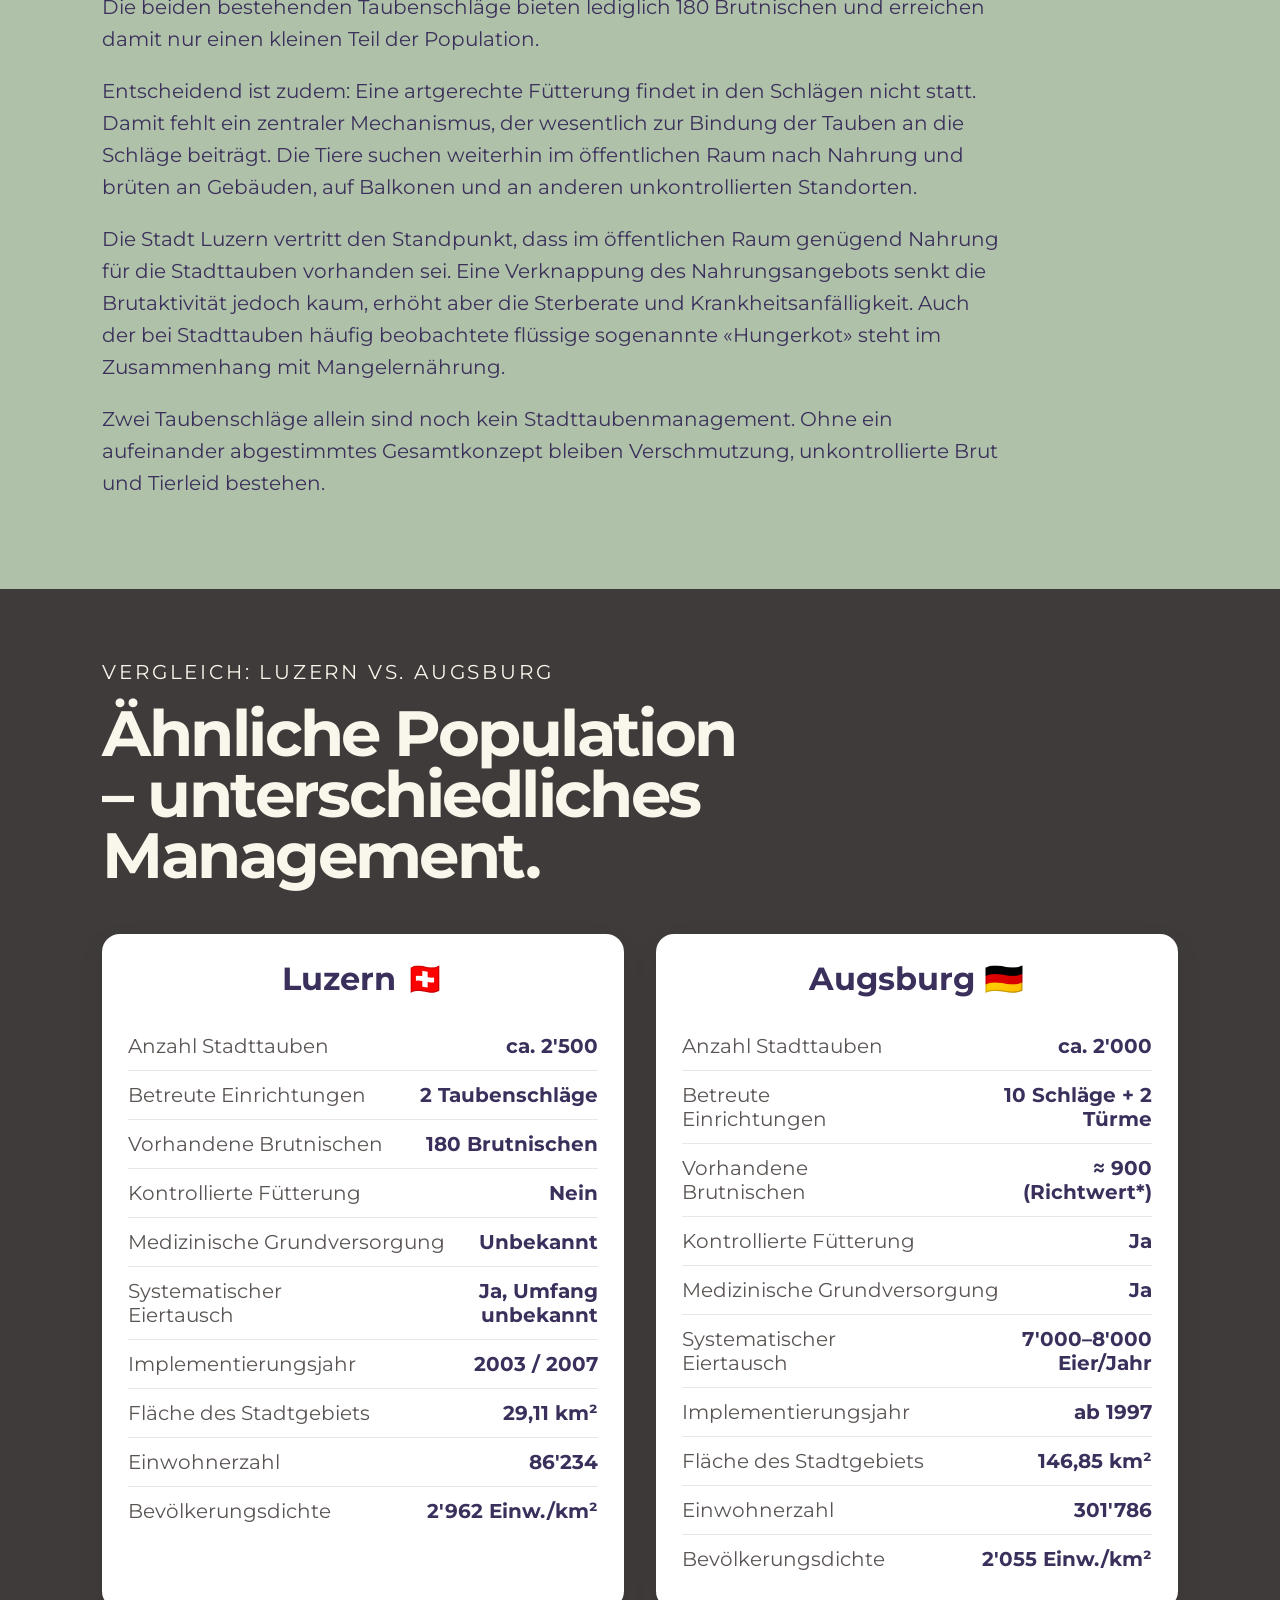
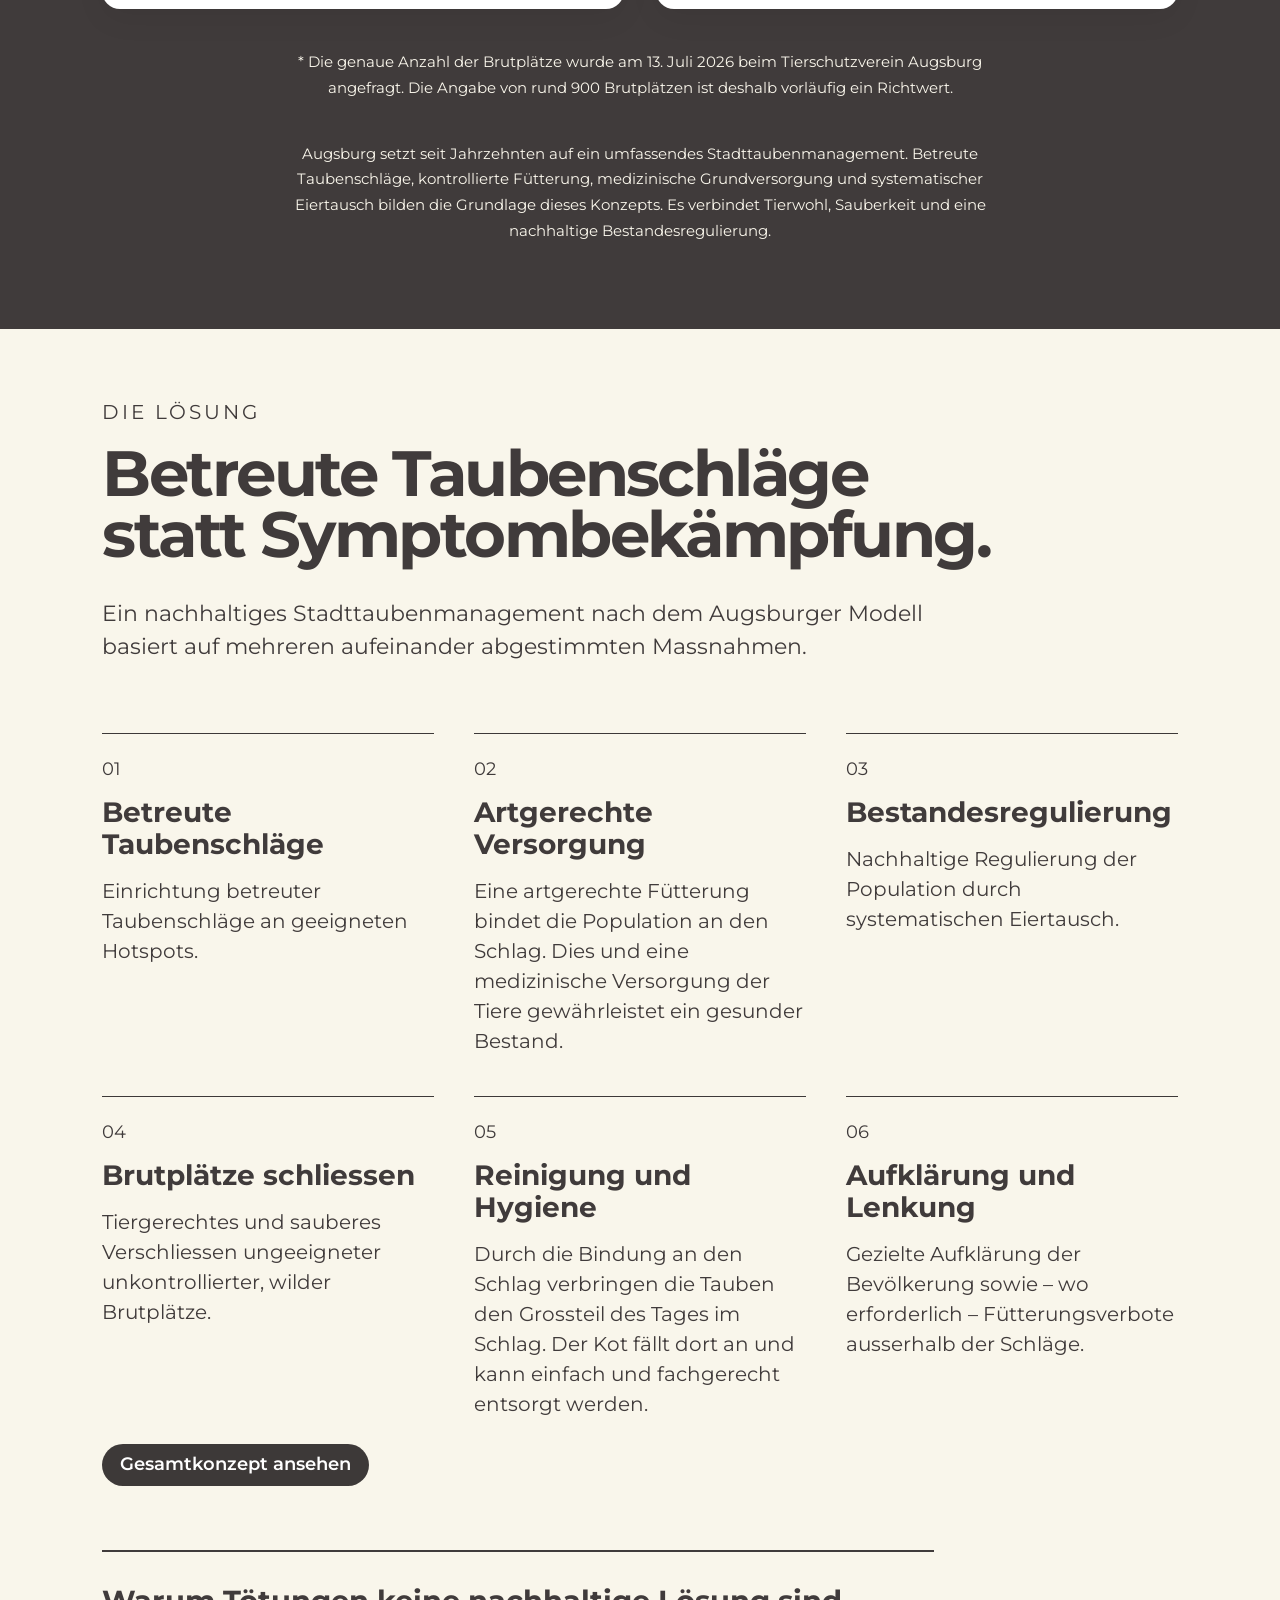
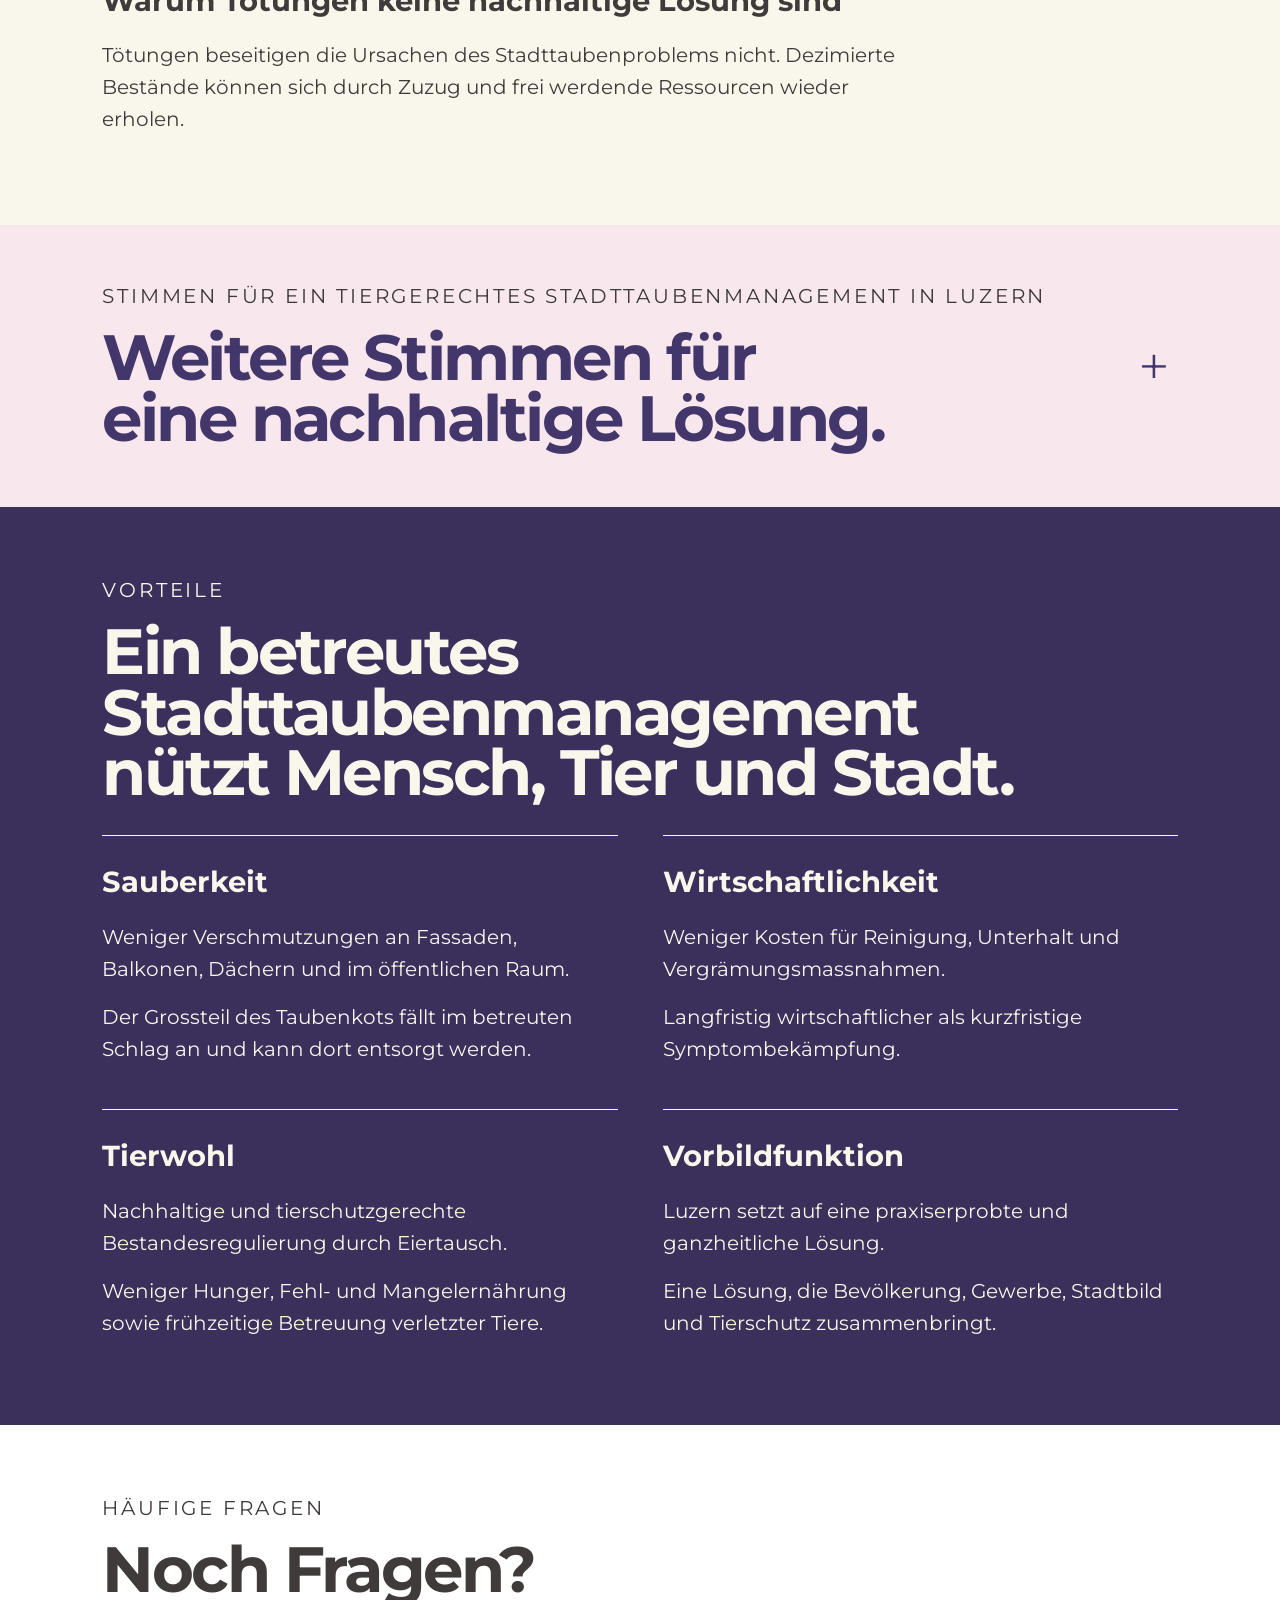
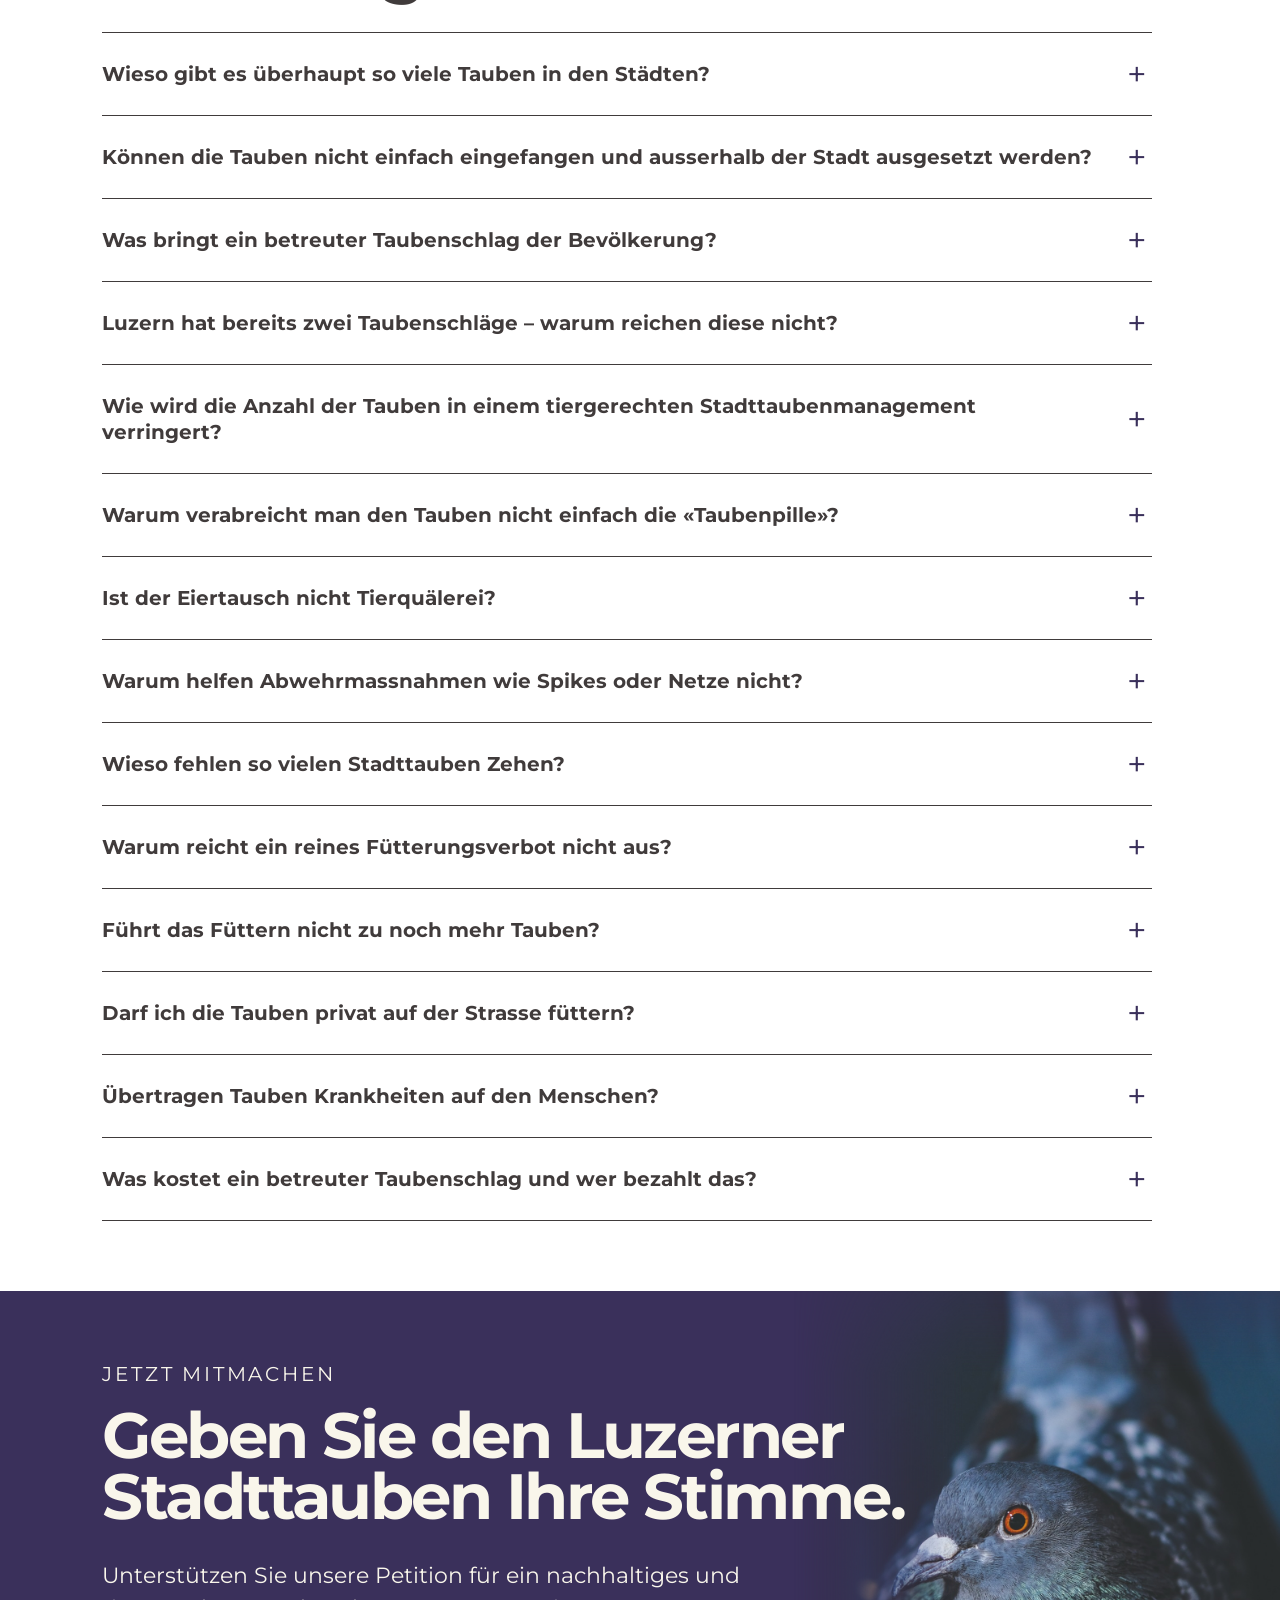
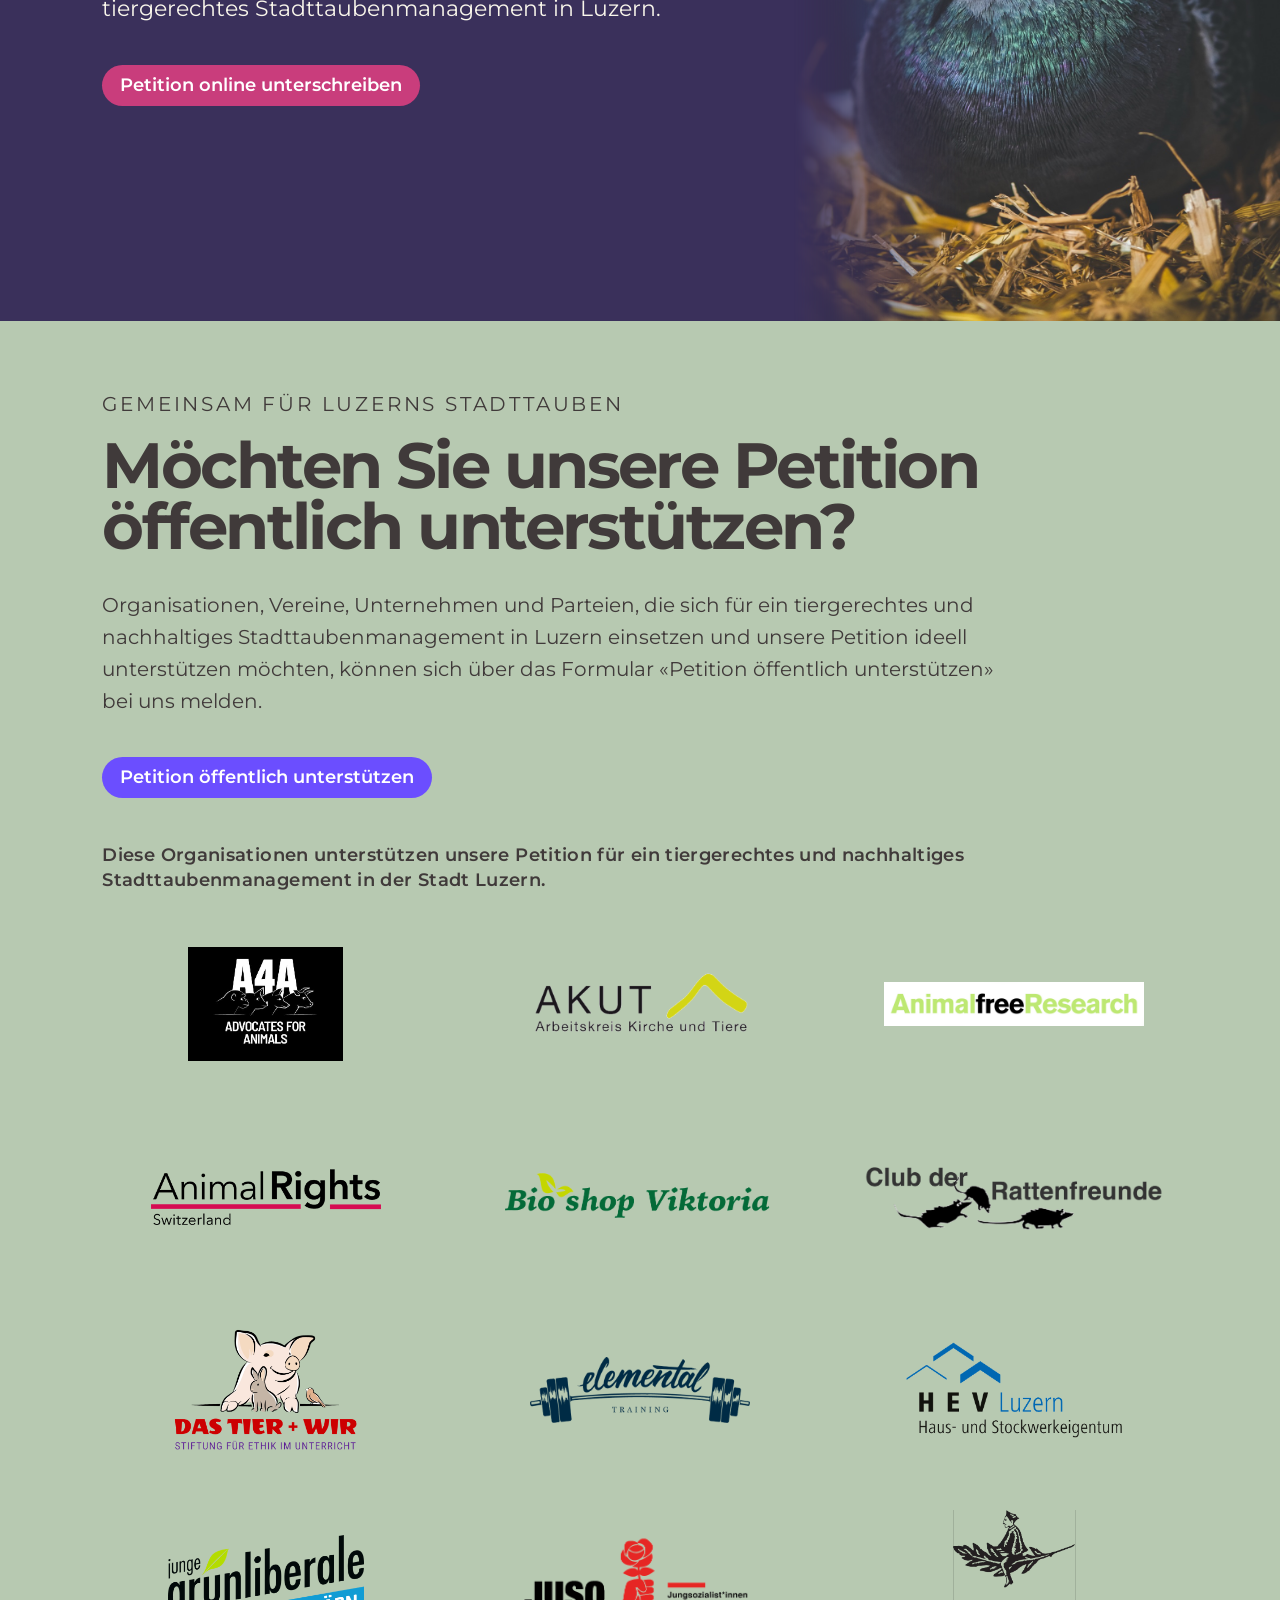
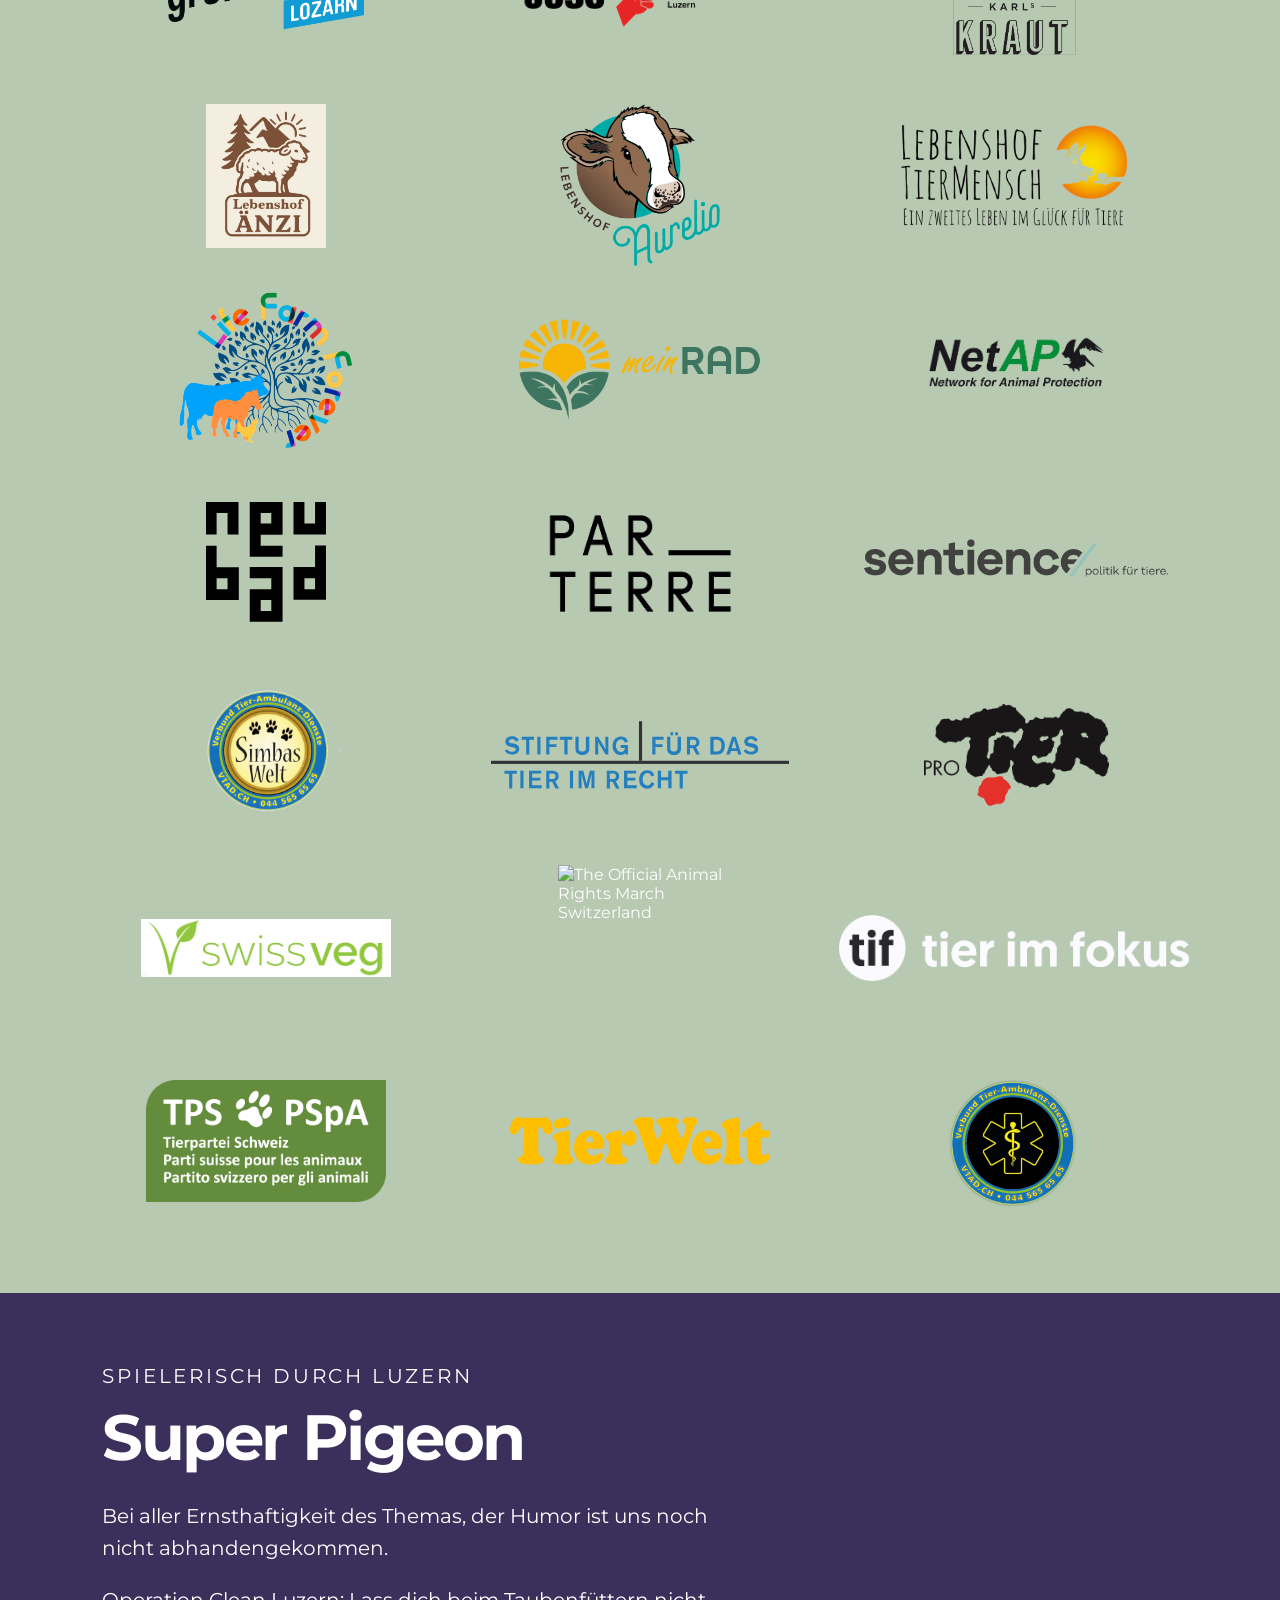
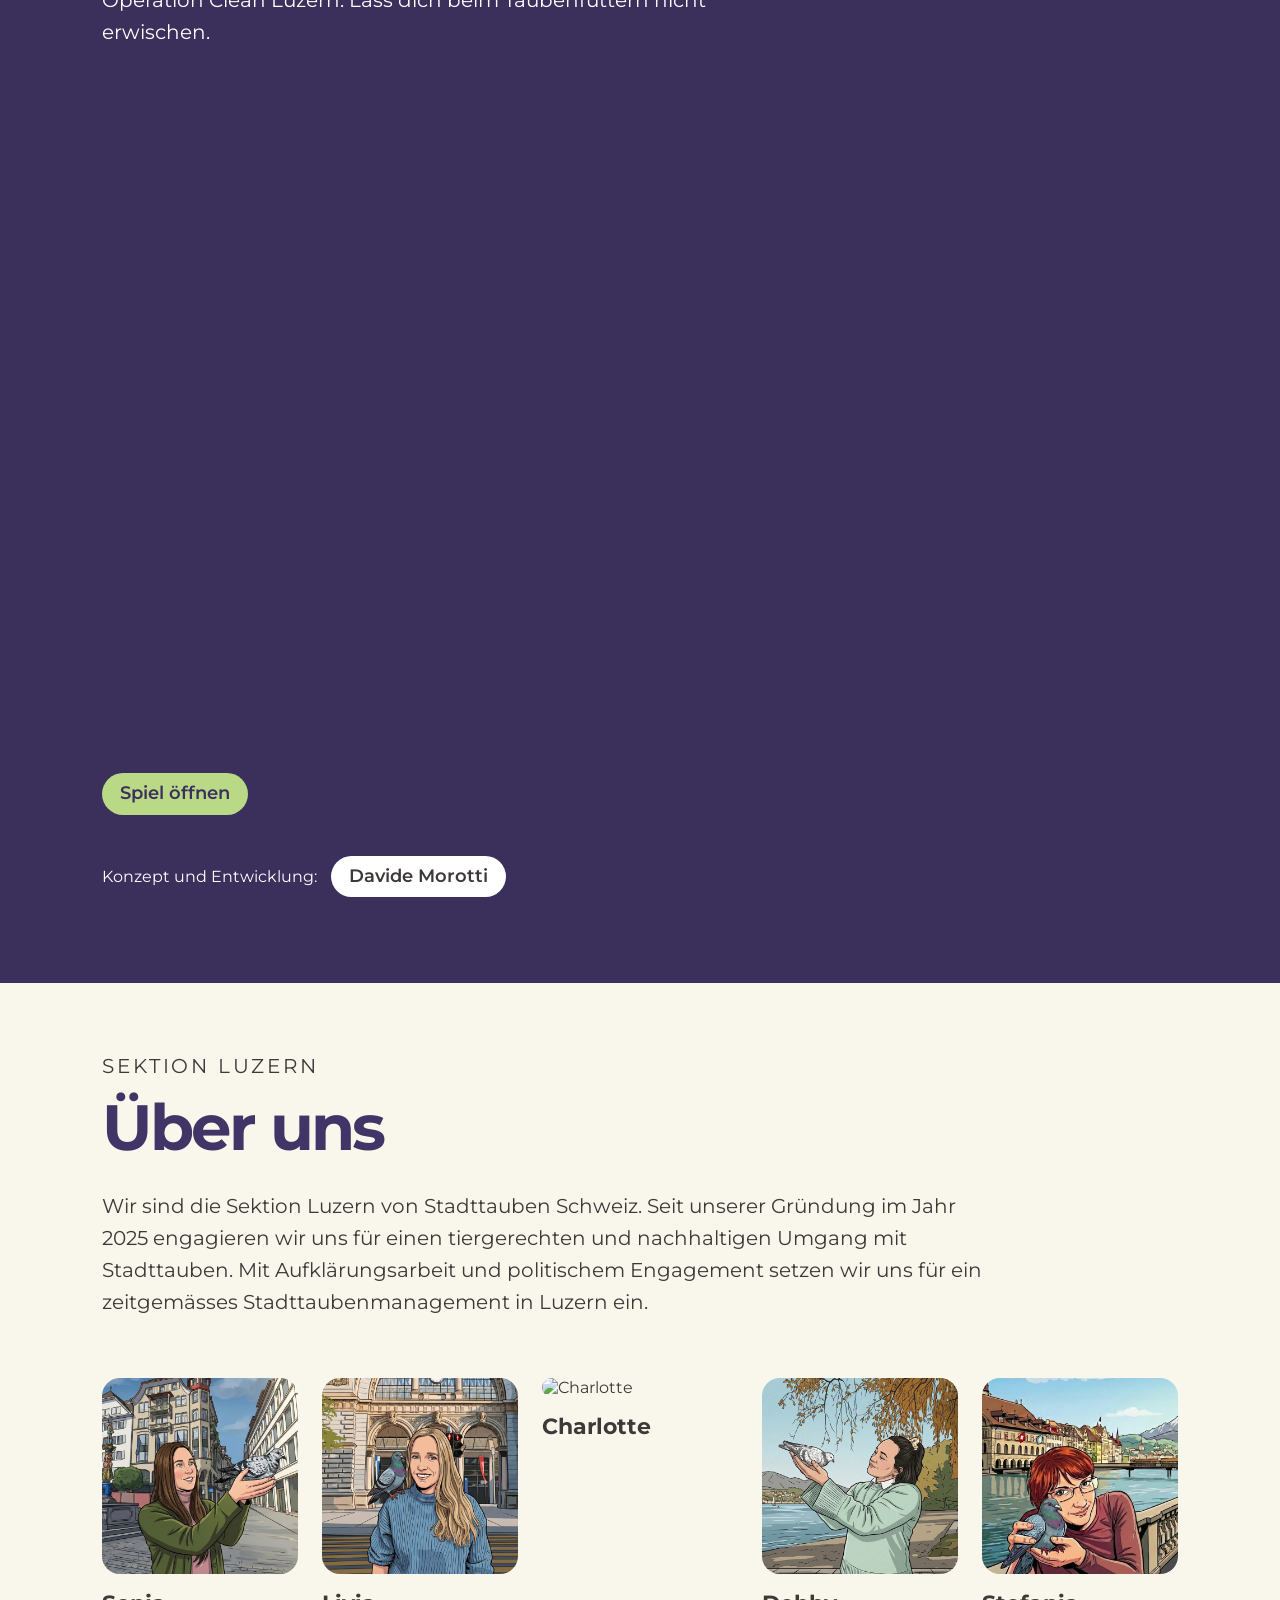
==== commit a5e0573c: "Embed final YouTube explainer video and refine spacing" ====
--- a/index.html
+++ b/index.html
@@ -162,34 +162,17 @@
             </svg>
           </a>
 
-<button type="button" class="share-icon-button" id="share-copy"
-  aria-label="Link zur Petition kopieren"
-  title="Link kopieren">
-
-  <svg viewBox="0 0 24 24" aria-hidden="true" focusable="false">
-    <rect
-      x="8.5"
-      y="5"
-      width="9.5"
-      height="9.5"
-      rx="2.2"
-      fill="none"
-      stroke="currentColor"
-      stroke-width="1.4"
-    />
-    <rect
-      x="5"
-      y="8.5"
-      width="9.5"
-      height="9.5"
-      rx="2.2"
-      fill="#F9F6EB"
-      stroke="currentColor"
-      stroke-width="1.4"
-    />
-  </svg>
-
-</button>
+          <button type="button" class="share-icon-button" id="share-copy" aria-label="Link zur Petition kopieren"
+            title="Link kopieren">
+
+            <svg viewBox="0 0 24 24" aria-hidden="true" focusable="false">
+              <rect x="8.5" y="5" width="9.5" height="9.5" rx="2.2" fill="none" stroke="currentColor"
+                stroke-width="1.4" />
+              <rect x="5" y="8.5" width="9.5" height="9.5" rx="2.2" fill="#F9F6EB" stroke="currentColor"
+                stroke-width="1.4" />
+            </svg>
+
+          </button>
 
         </div>
 
@@ -268,12 +251,11 @@
       <h2>Das Problem und die Lösung in zwei Minuten erklärt.</h2>
 
       <div class="video-wrap">
-        <video class="erklaervideo" controls playsinline preload="none">
-
-          <source src="erklaervideo-entwurf.mp4" type="video/mp4">
-
-          Ihr Browser unterstützt die Wiedergabe dieses Videos nicht.
-        </video>
+        <iframe class="erklaervideo" src="https://www.youtube-nocookie.com/embed/ZPGcF7YTfIA"
+          title="Petition für ein nachhaltiges und tiergerechtes Stadttaubenmanagement in Luzern" loading="lazy"
+          allow="accelerometer; autoplay; clipboard-write; encrypted-media; gyroscope; picture-in-picture; web-share"
+          referrerpolicy="strict-origin-when-cross-origin" allowfullscreen>
+        </iframe>
       </div>
 
     </section>
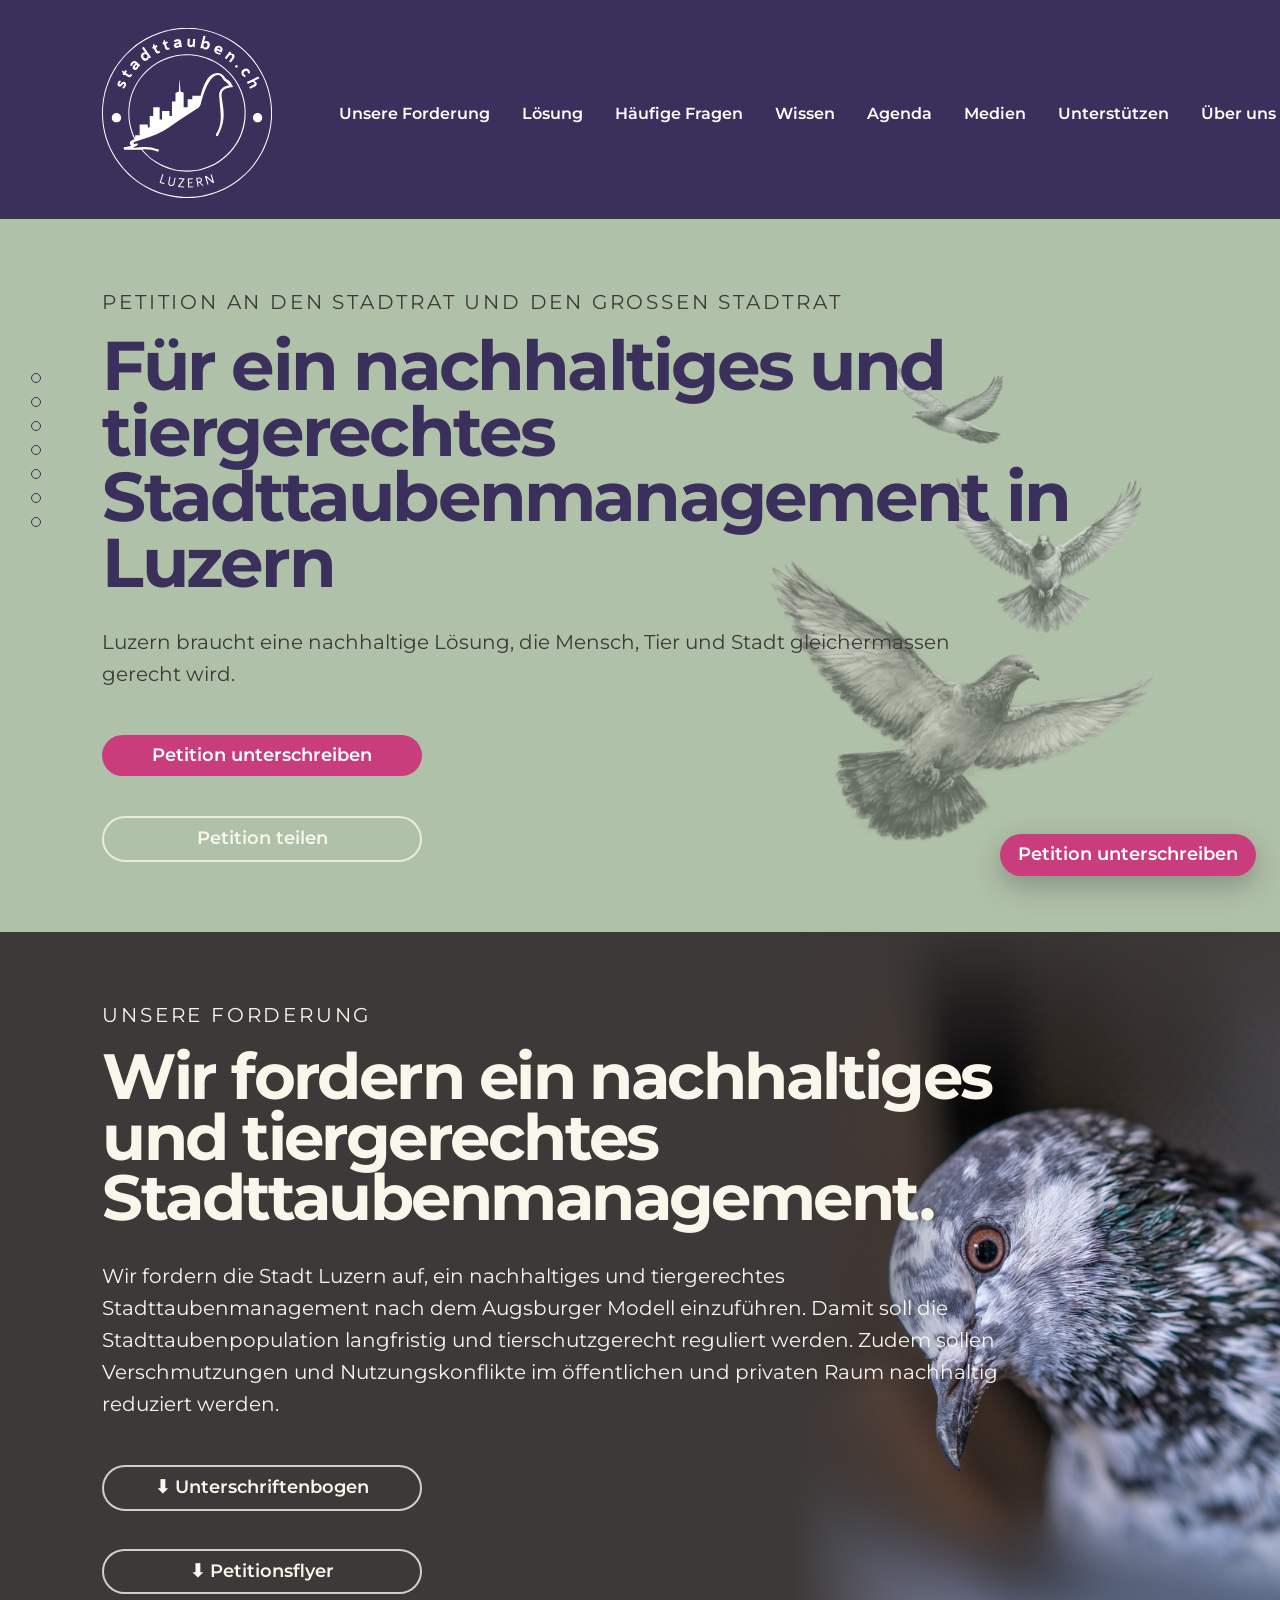
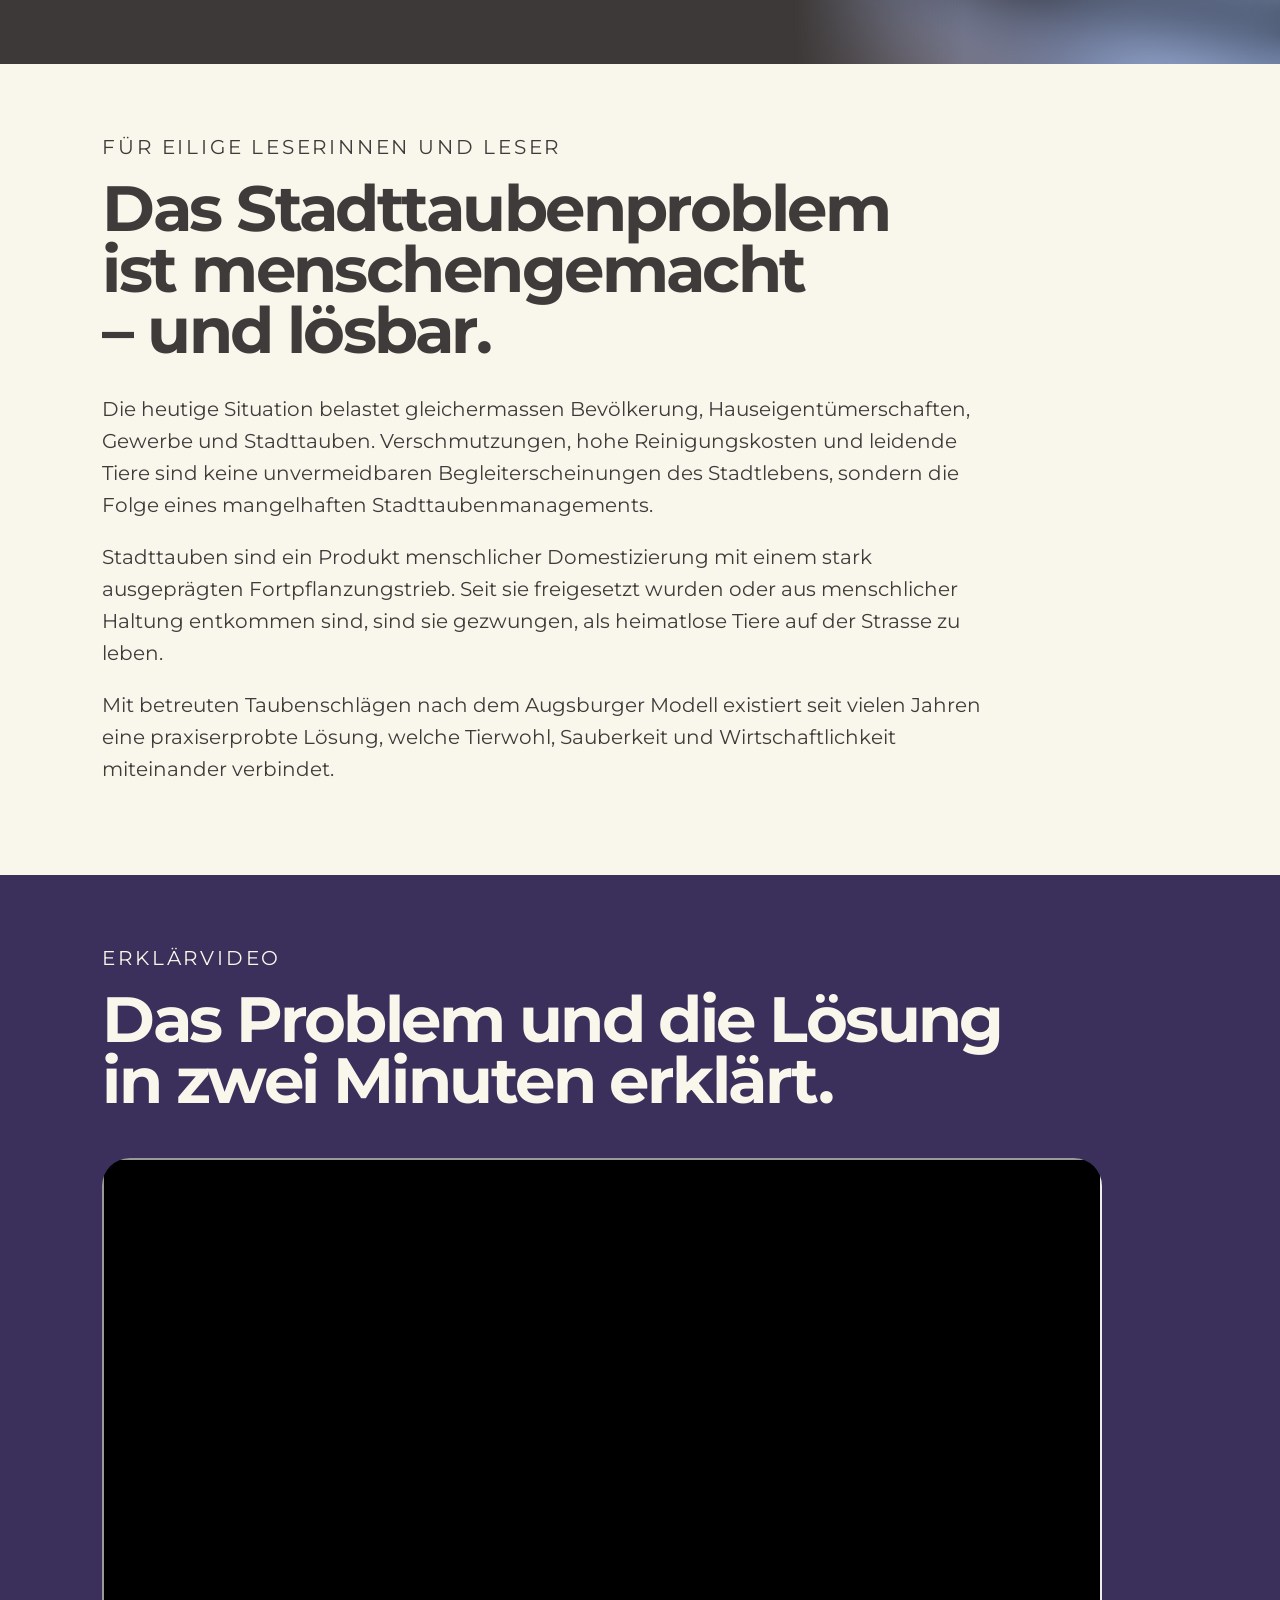
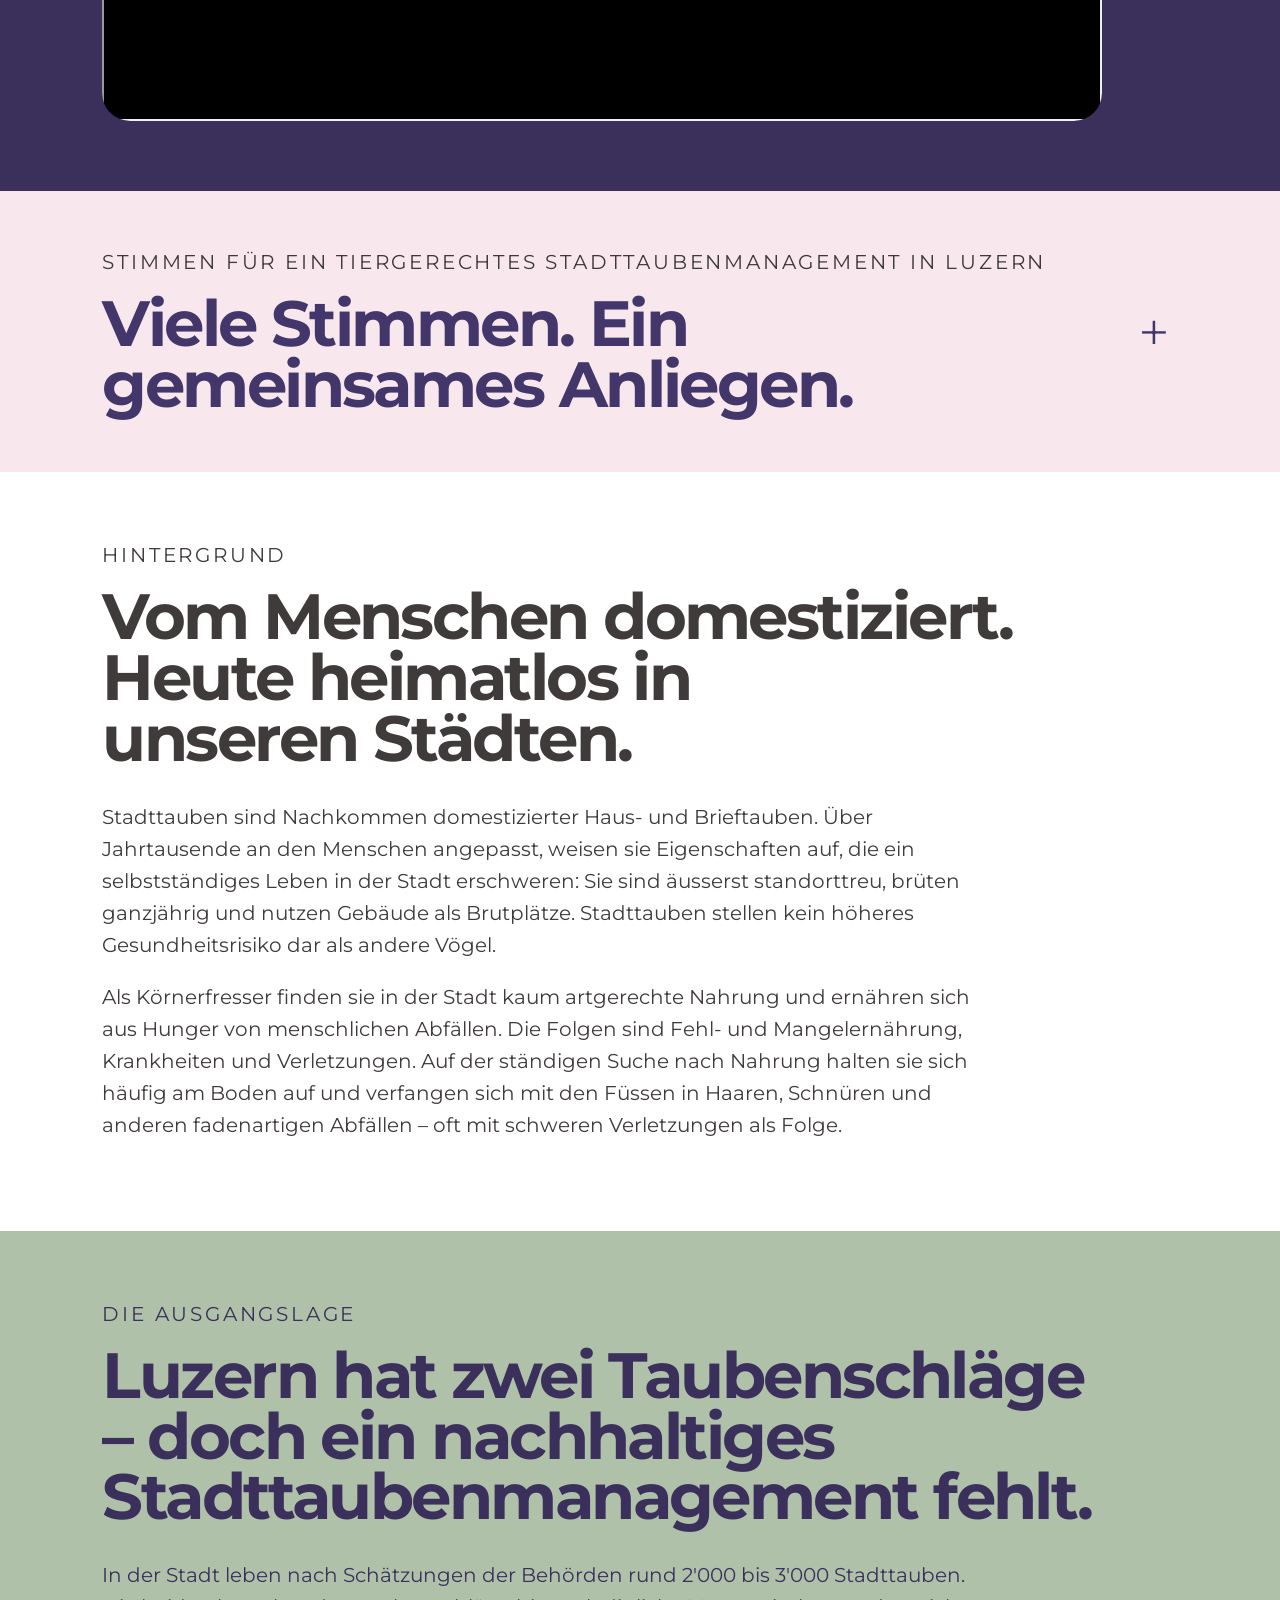
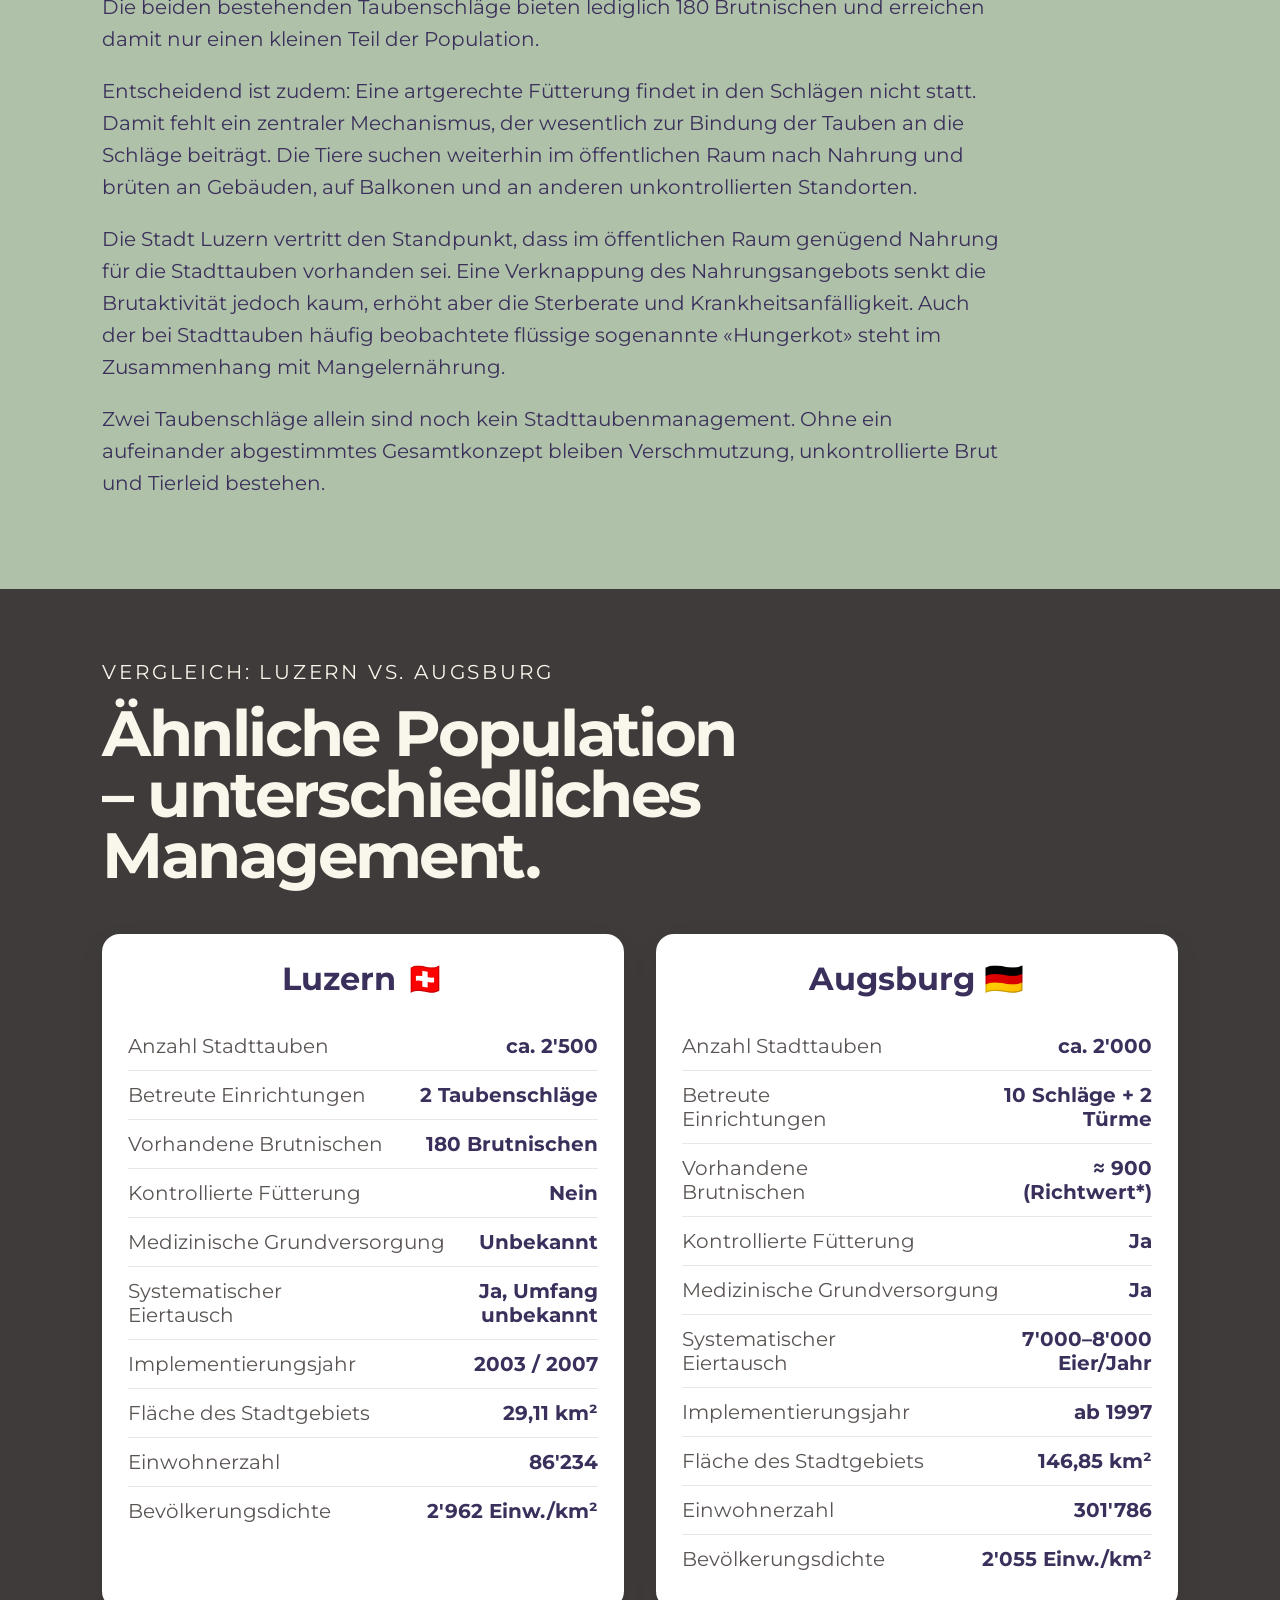
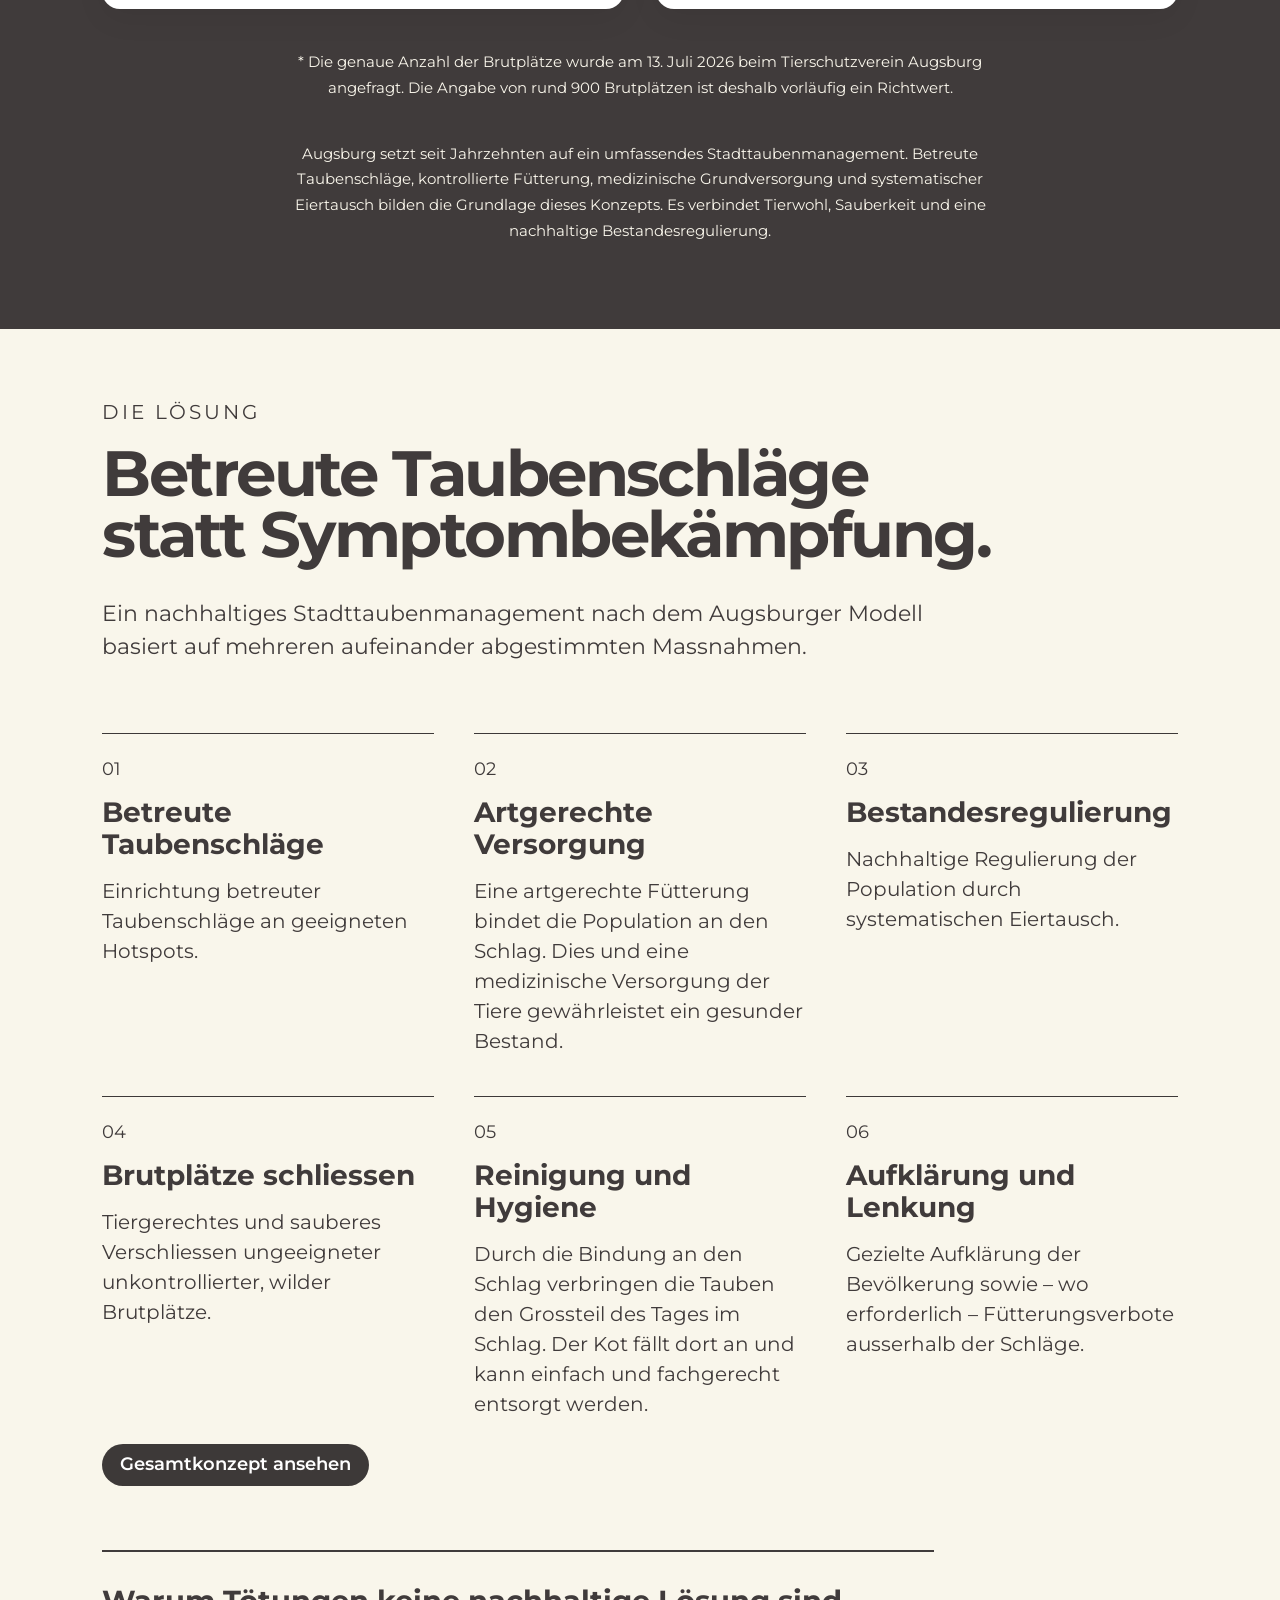
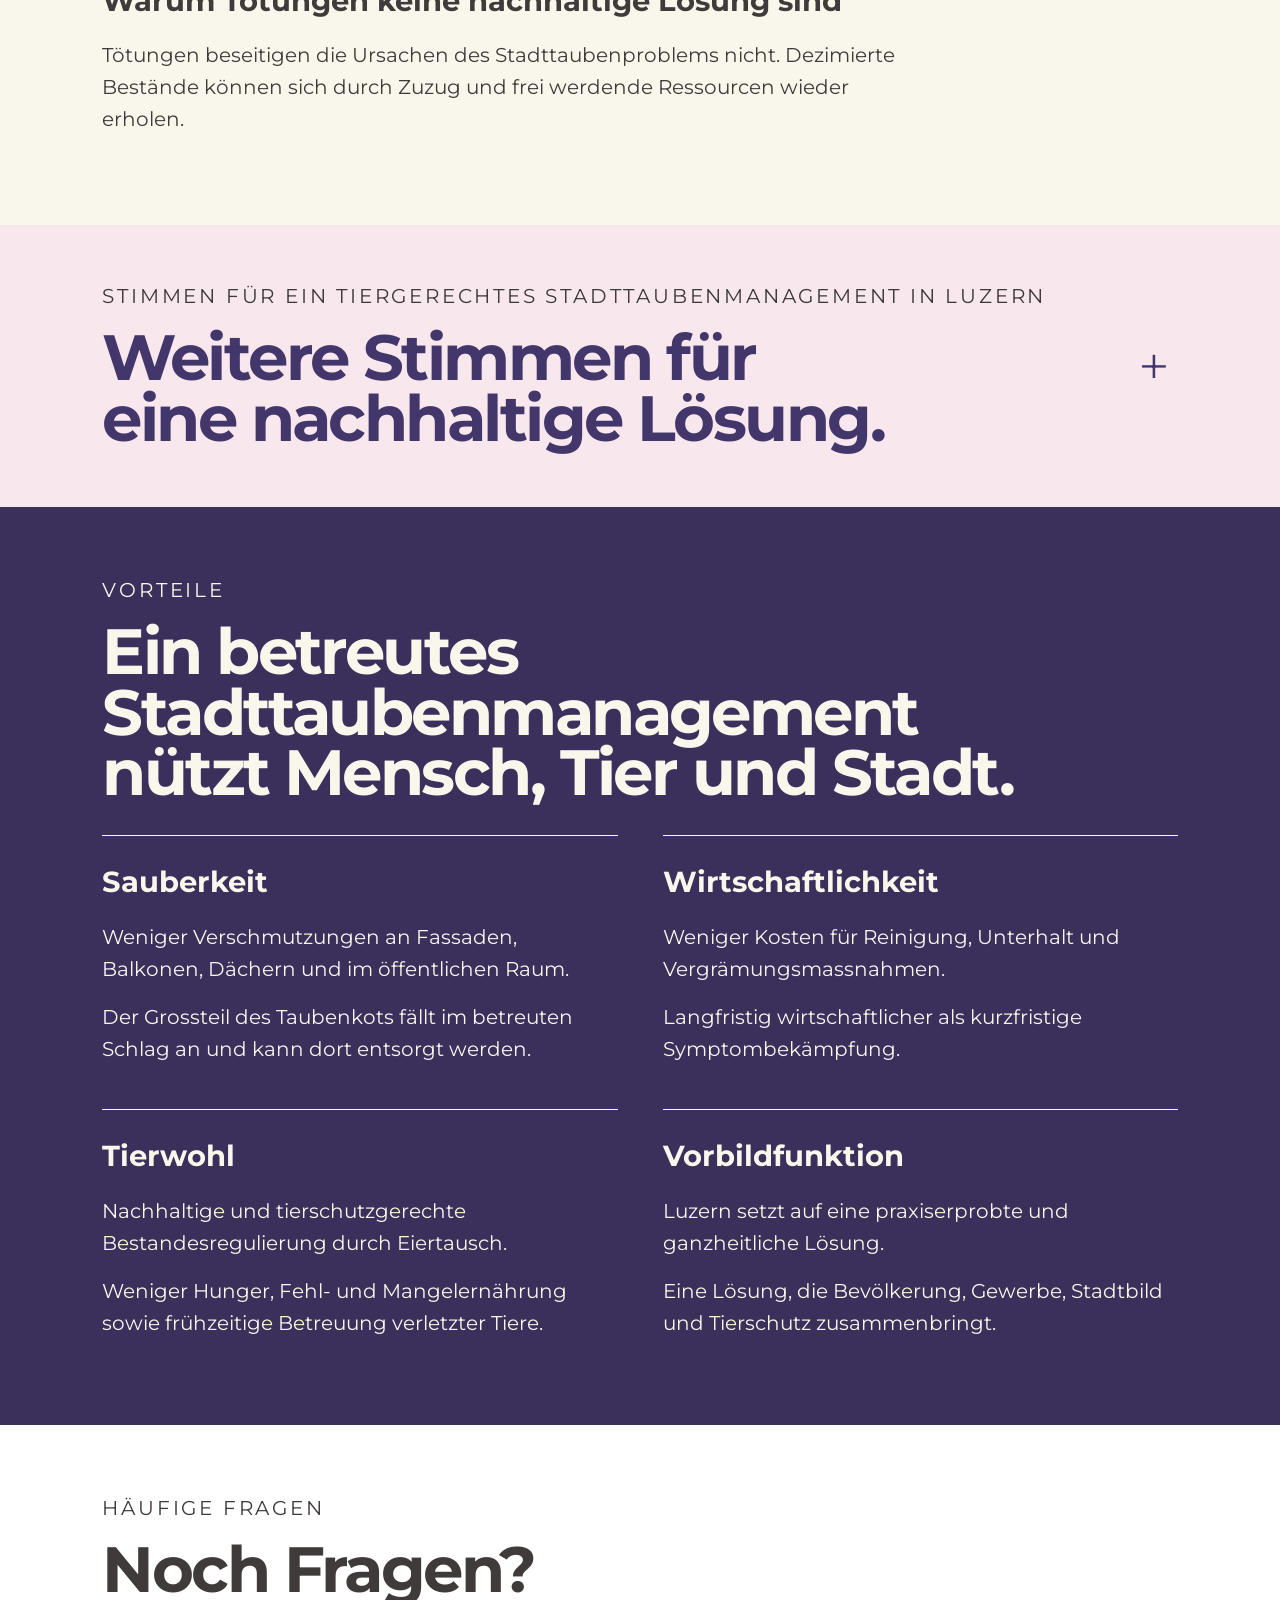
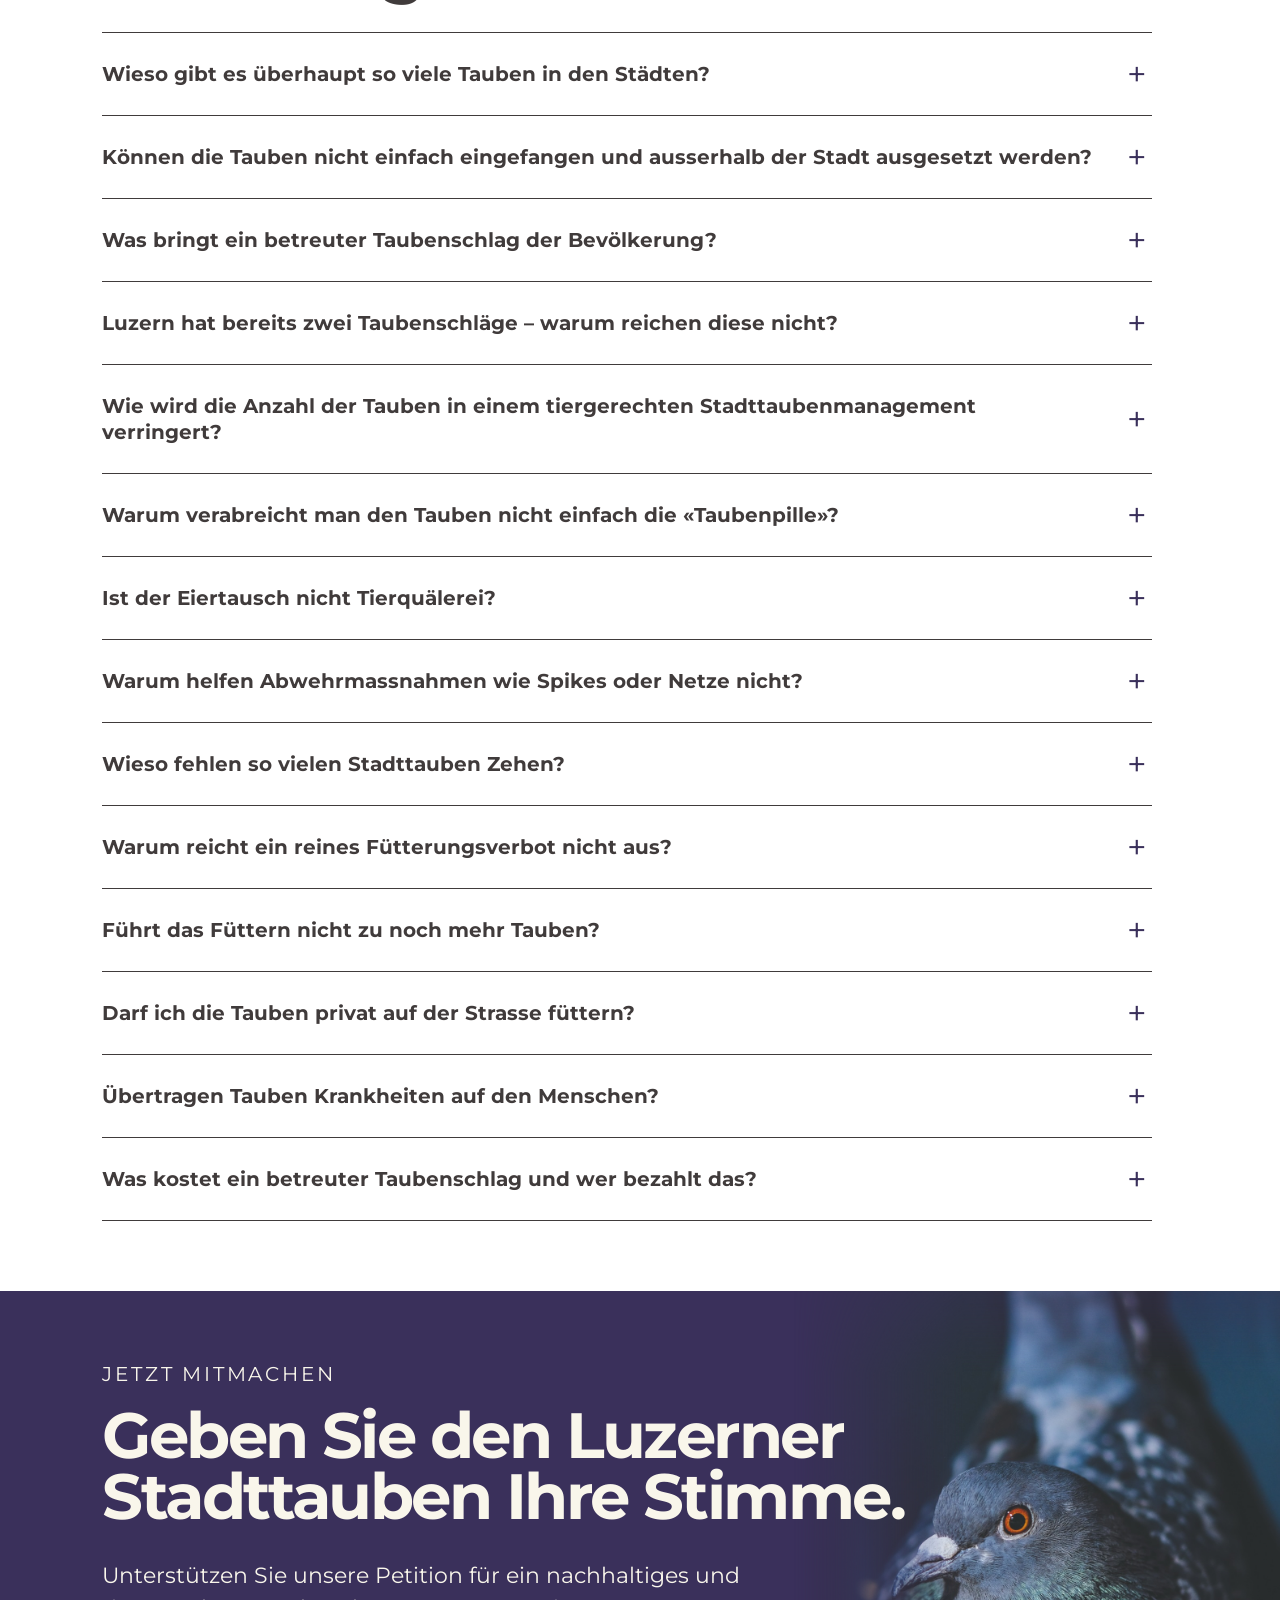
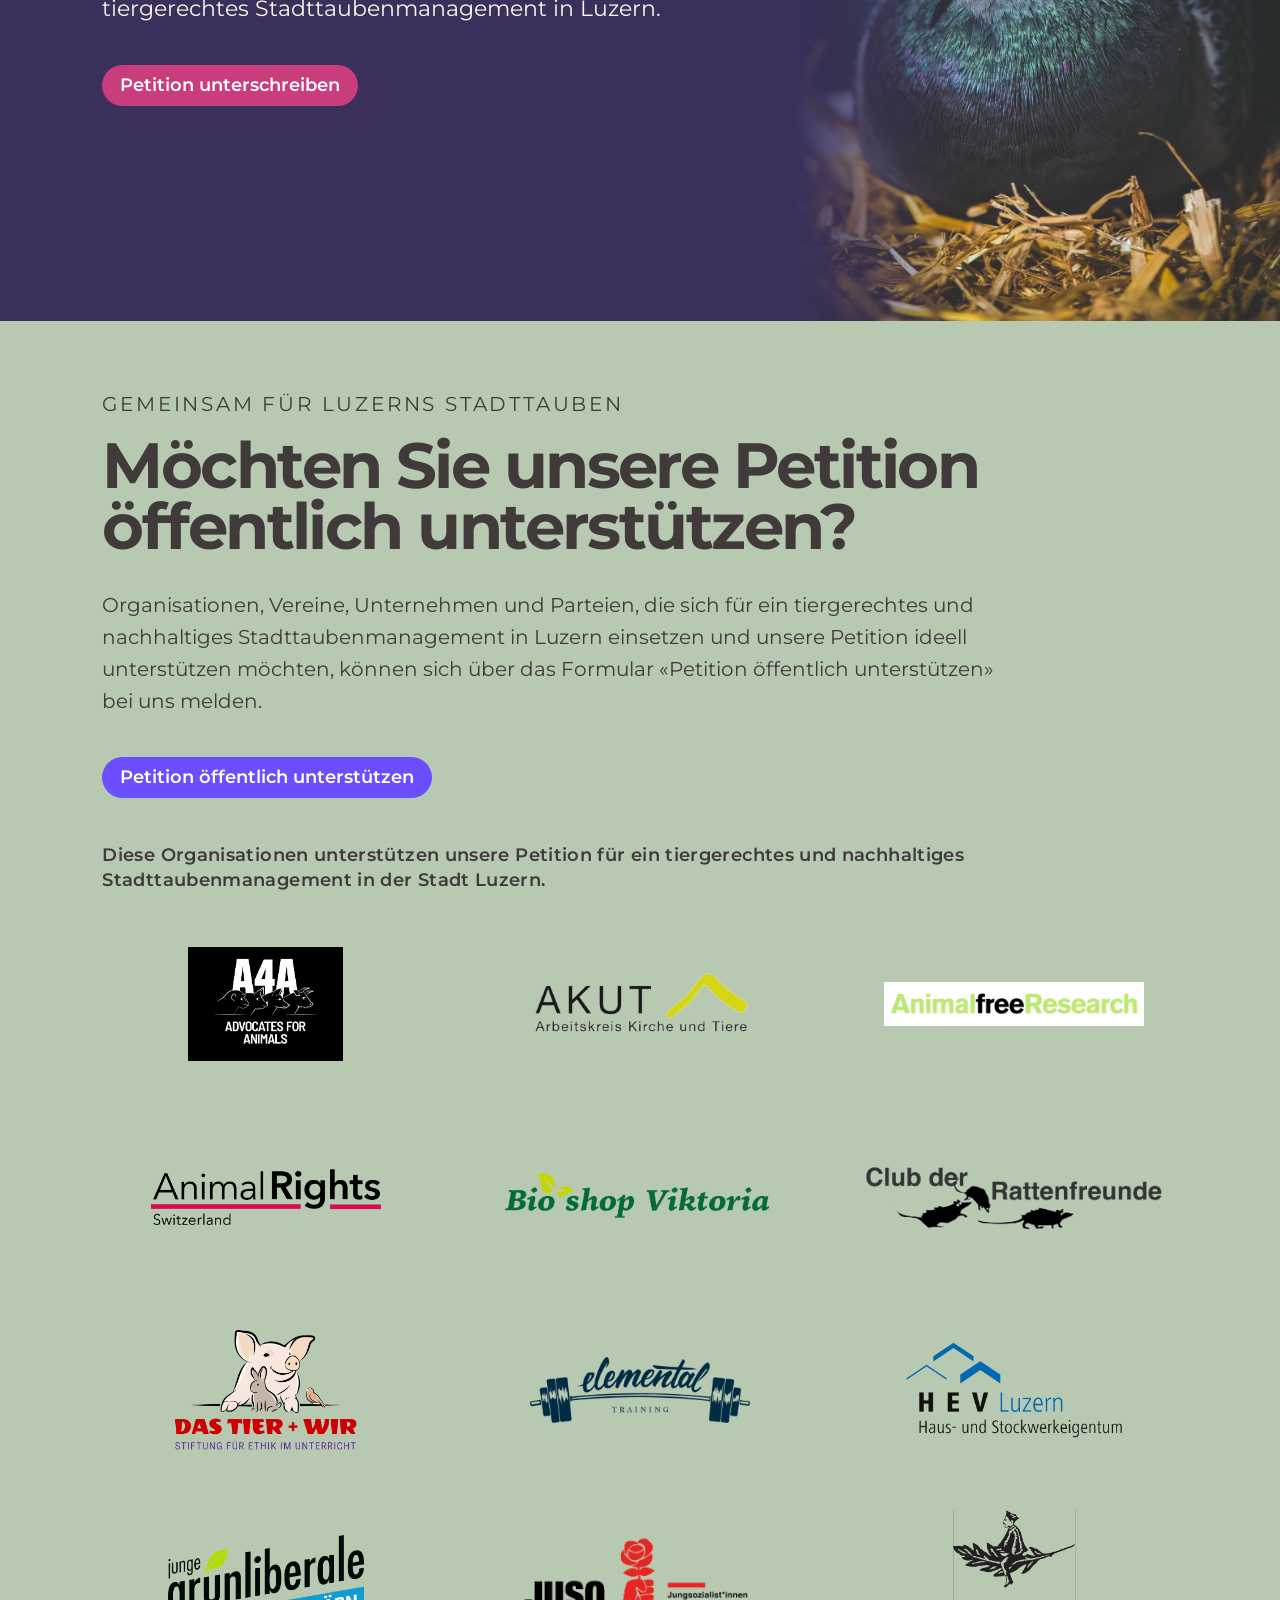
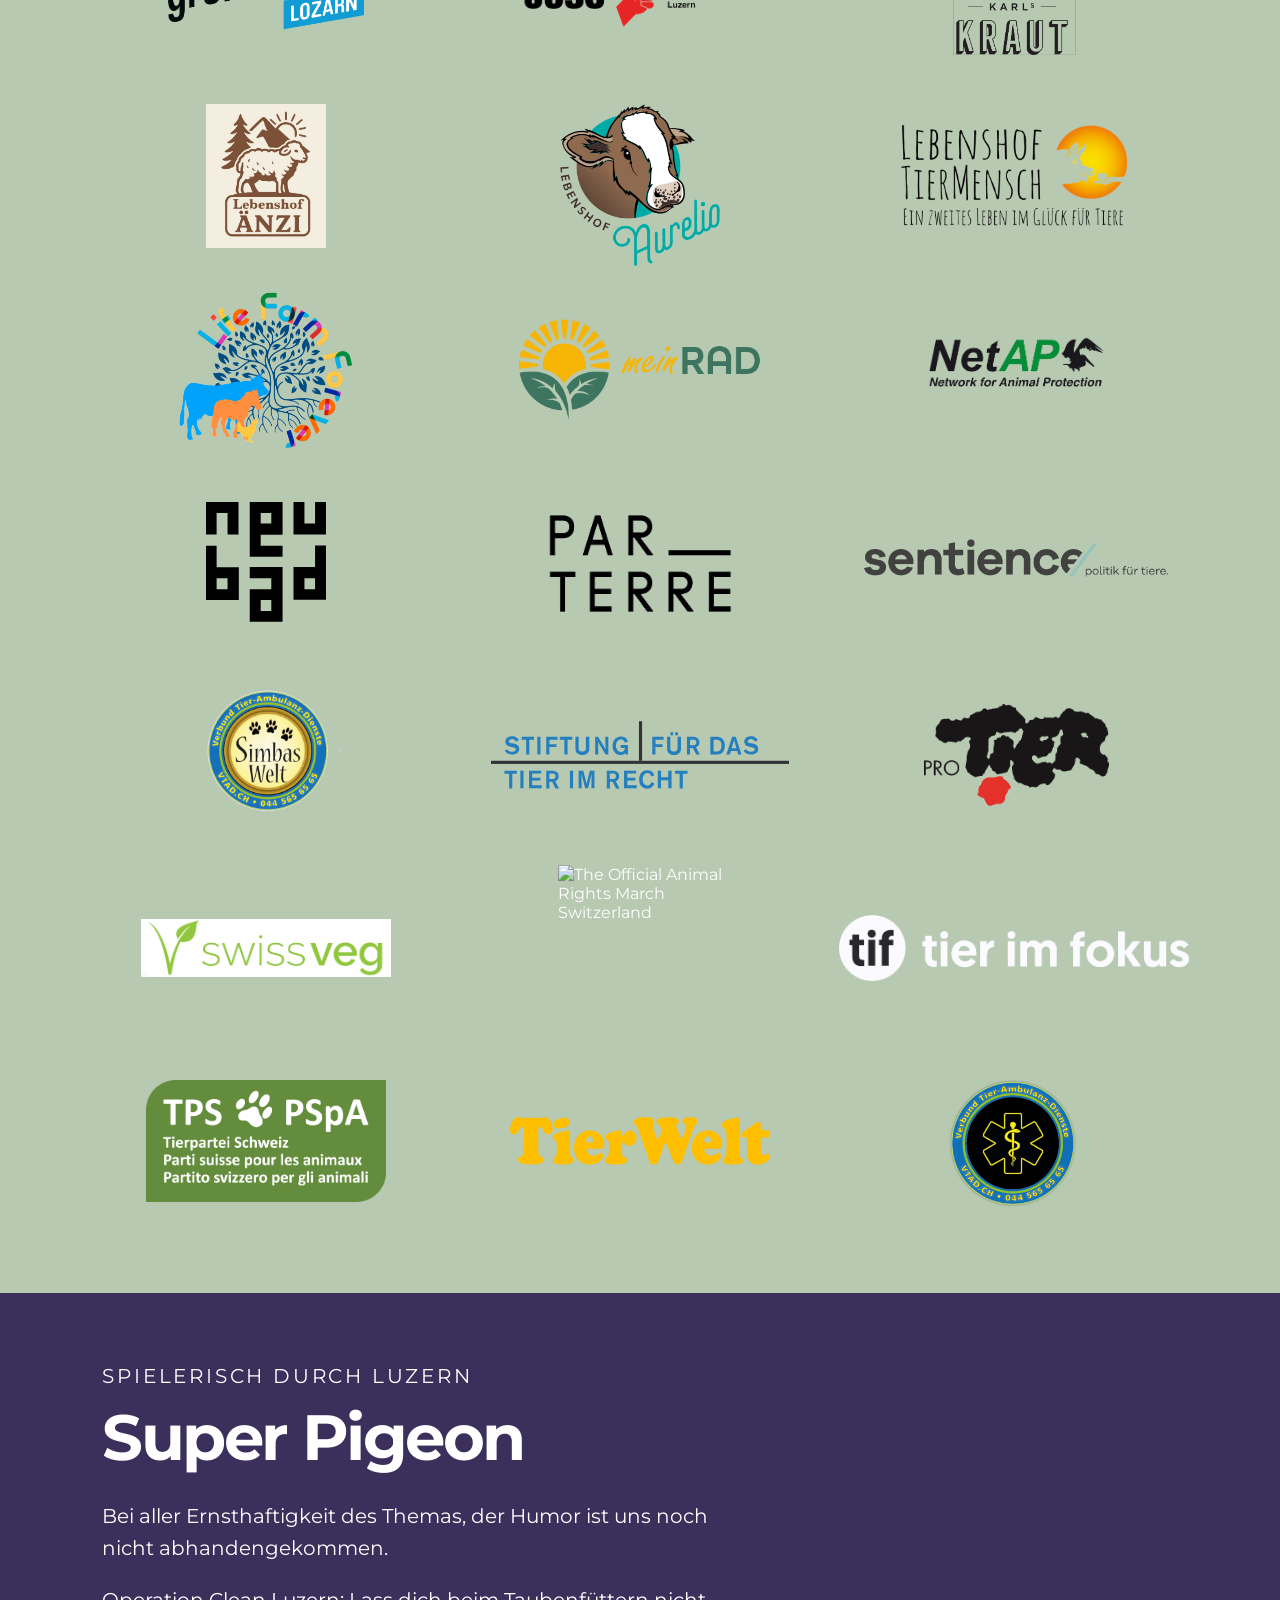
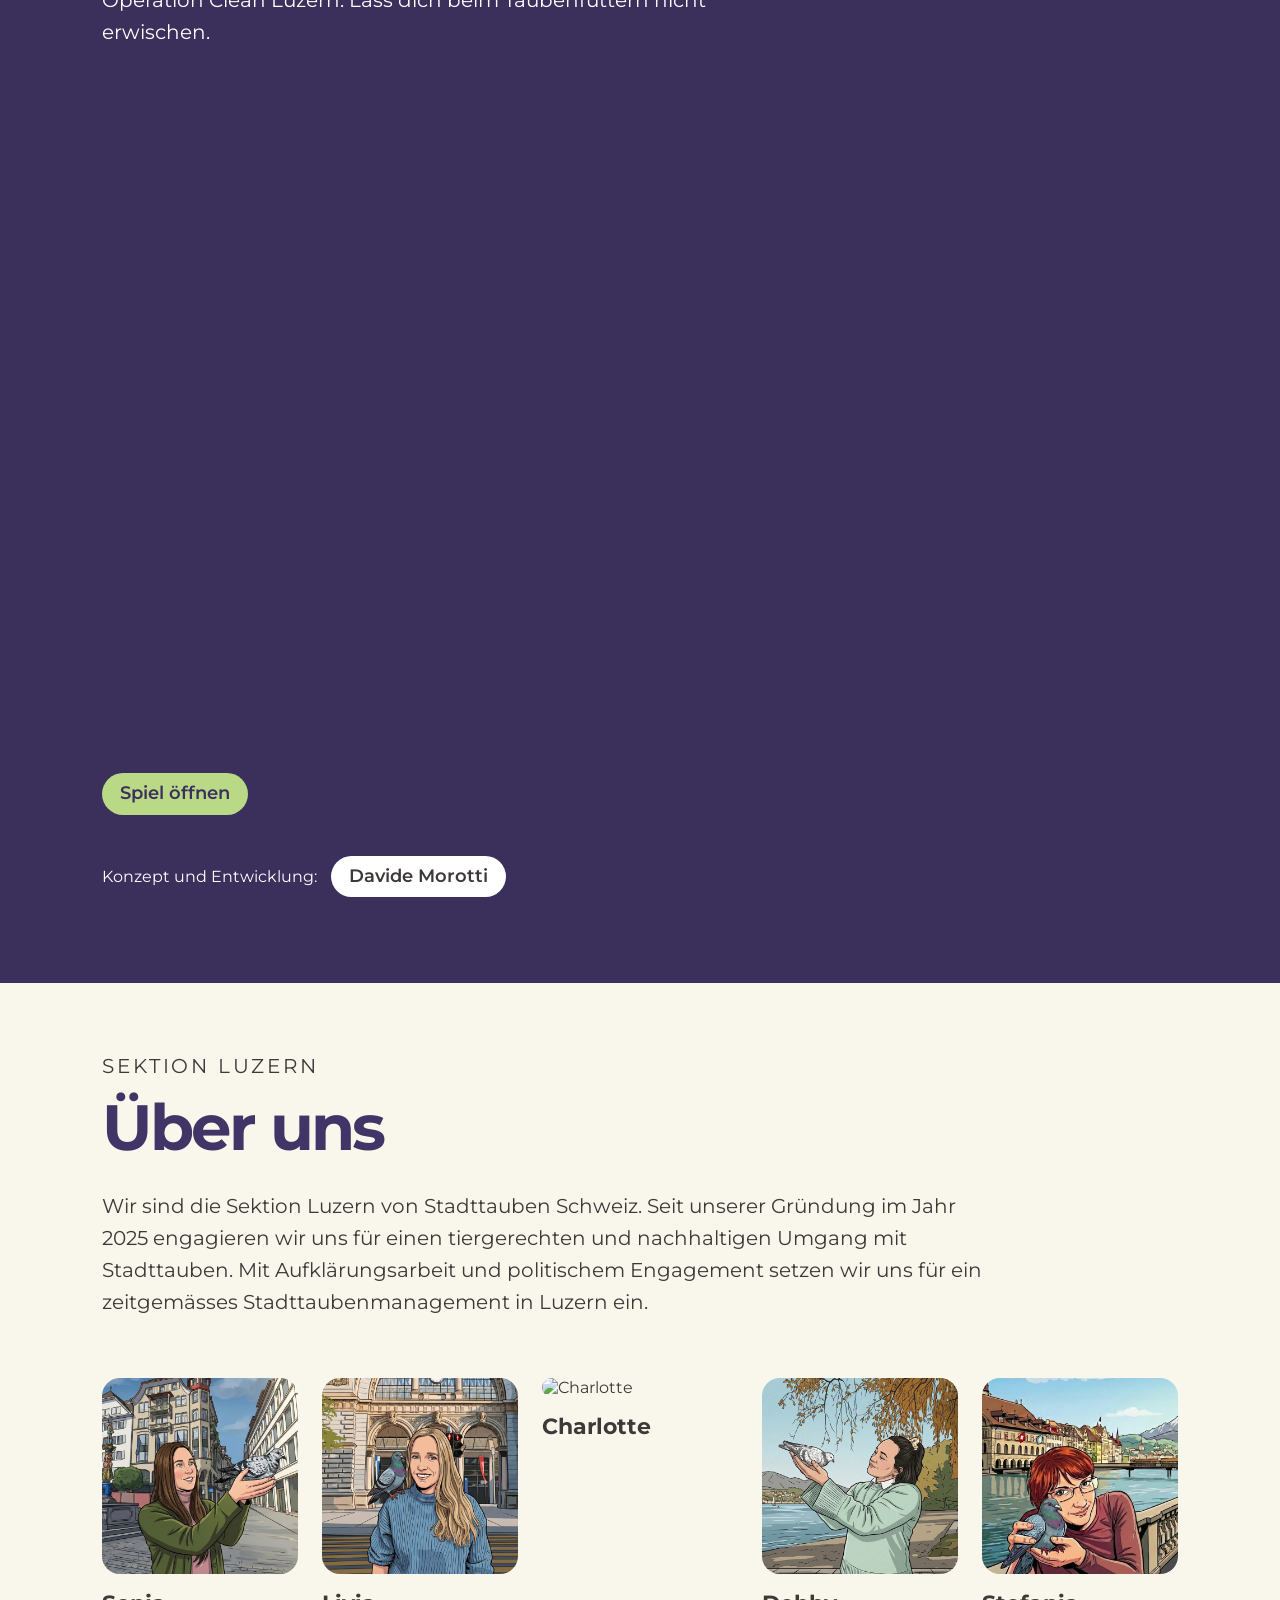
==== commit e66c6019: "Link petition buttons to OpenPetition and fix English button layout" ====
--- a/index.html
+++ b/index.html
@@ -64,7 +64,8 @@
         gleichermassen gerecht wird.
       </p>
 
-      <a href="#petition-formular" class="button petition-button">
+      <a href="https://www.openpetition.eu/ch/petition/online/fuer-ein-nachhaltiges-und-tiergerechtes-stadttaubenmanagement-in-luzern"
+        class="button petition-button" target="_blank" rel="noopener noreferrer">
         Petition unterschreiben
       </a>
 
@@ -1302,8 +1303,9 @@
 
       <div class="petition-buttons">
 
-        <a href="#petition-formular" class="button petition-button">
-          Petition online unterschreiben
+        <a href="https://www.openpetition.eu/ch/petition/online/fuer-ein-nachhaltiges-und-tiergerechtes-stadttaubenmanagement-in-luzern"
+          class="button petition-button" target="_blank" rel="noopener noreferrer">
+          Petition unterschreiben
         </a>
 
 
@@ -1652,7 +1654,8 @@
 
   </footer>
 
-  <a href="#petition-formular" class="mobile-sticky-petition">
+  <a href="https://www.openpetition.eu/ch/petition/online/fuer-ein-nachhaltiges-und-tiergerechtes-stadttaubenmanagement-in-luzern"
+    class="mobile-sticky-petition" target="_blank" rel="noopener noreferrer">
     Petition unterschreiben
   </a>
 
